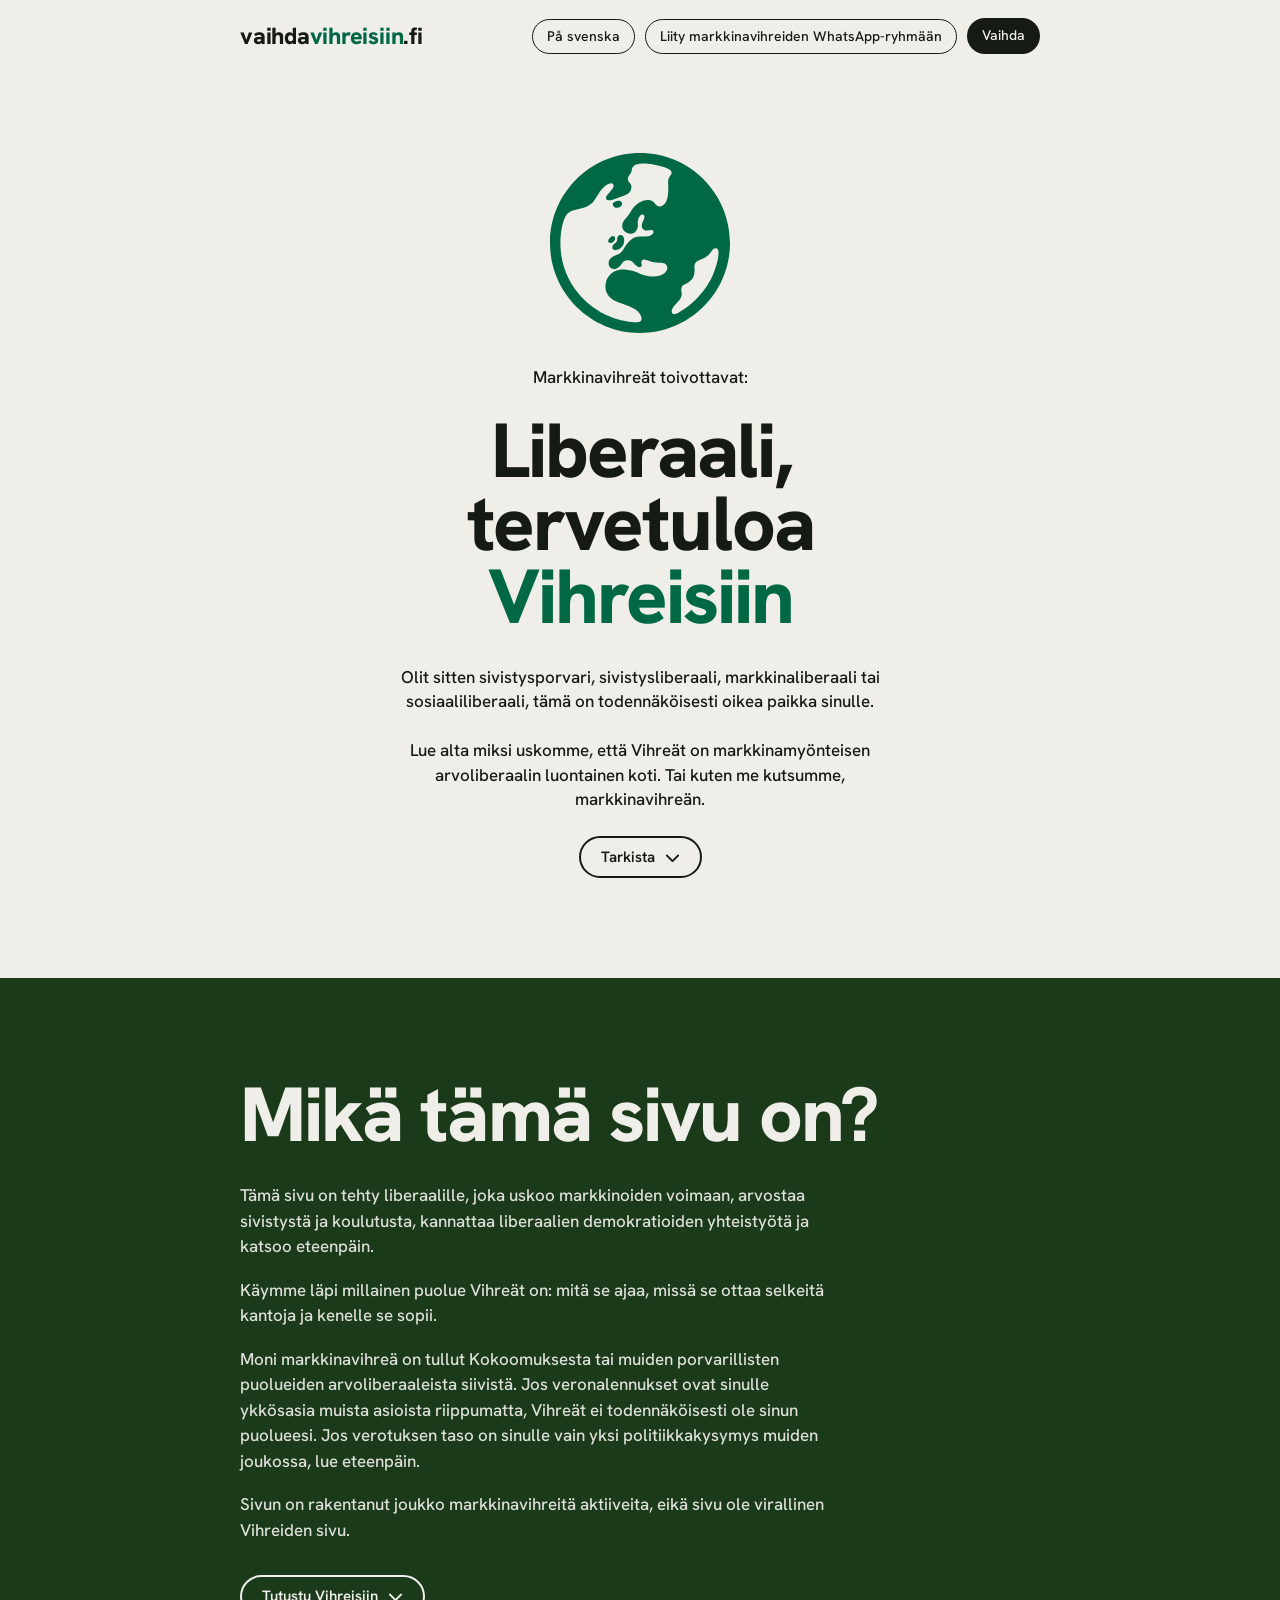
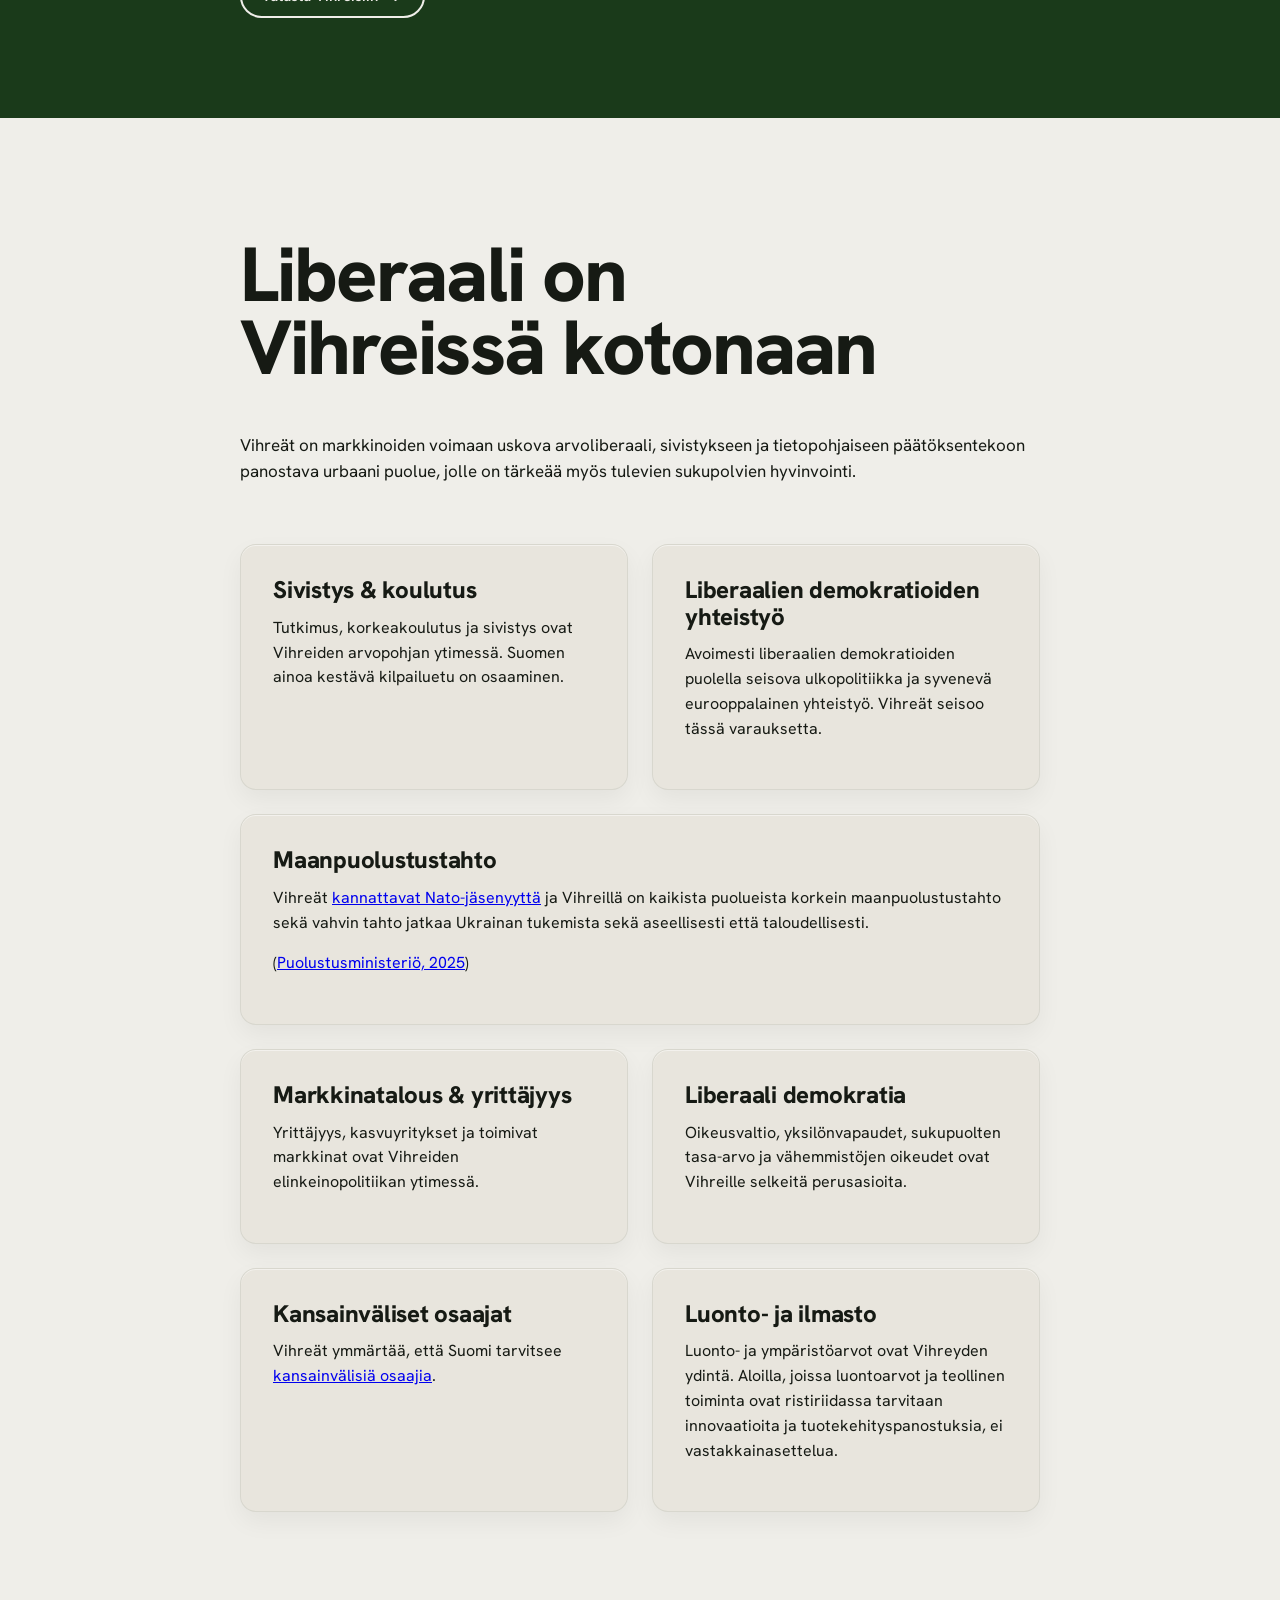
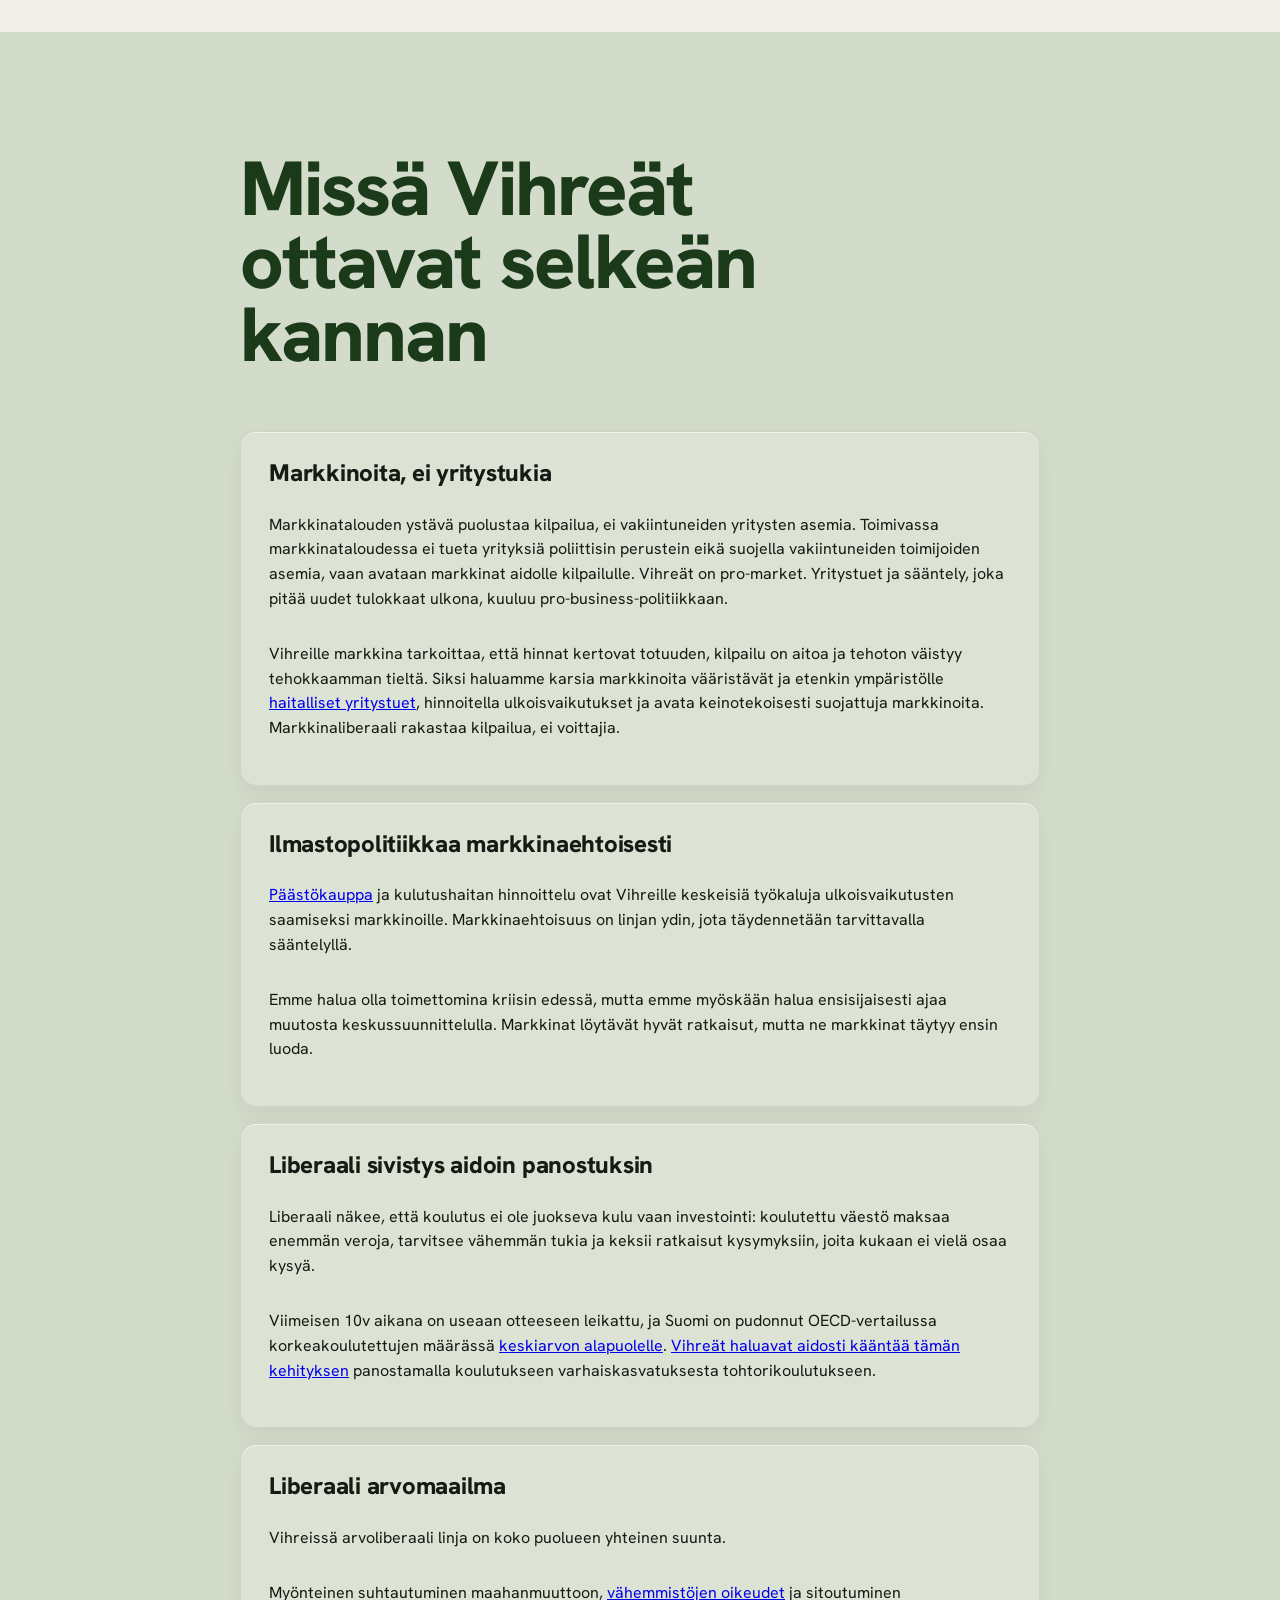
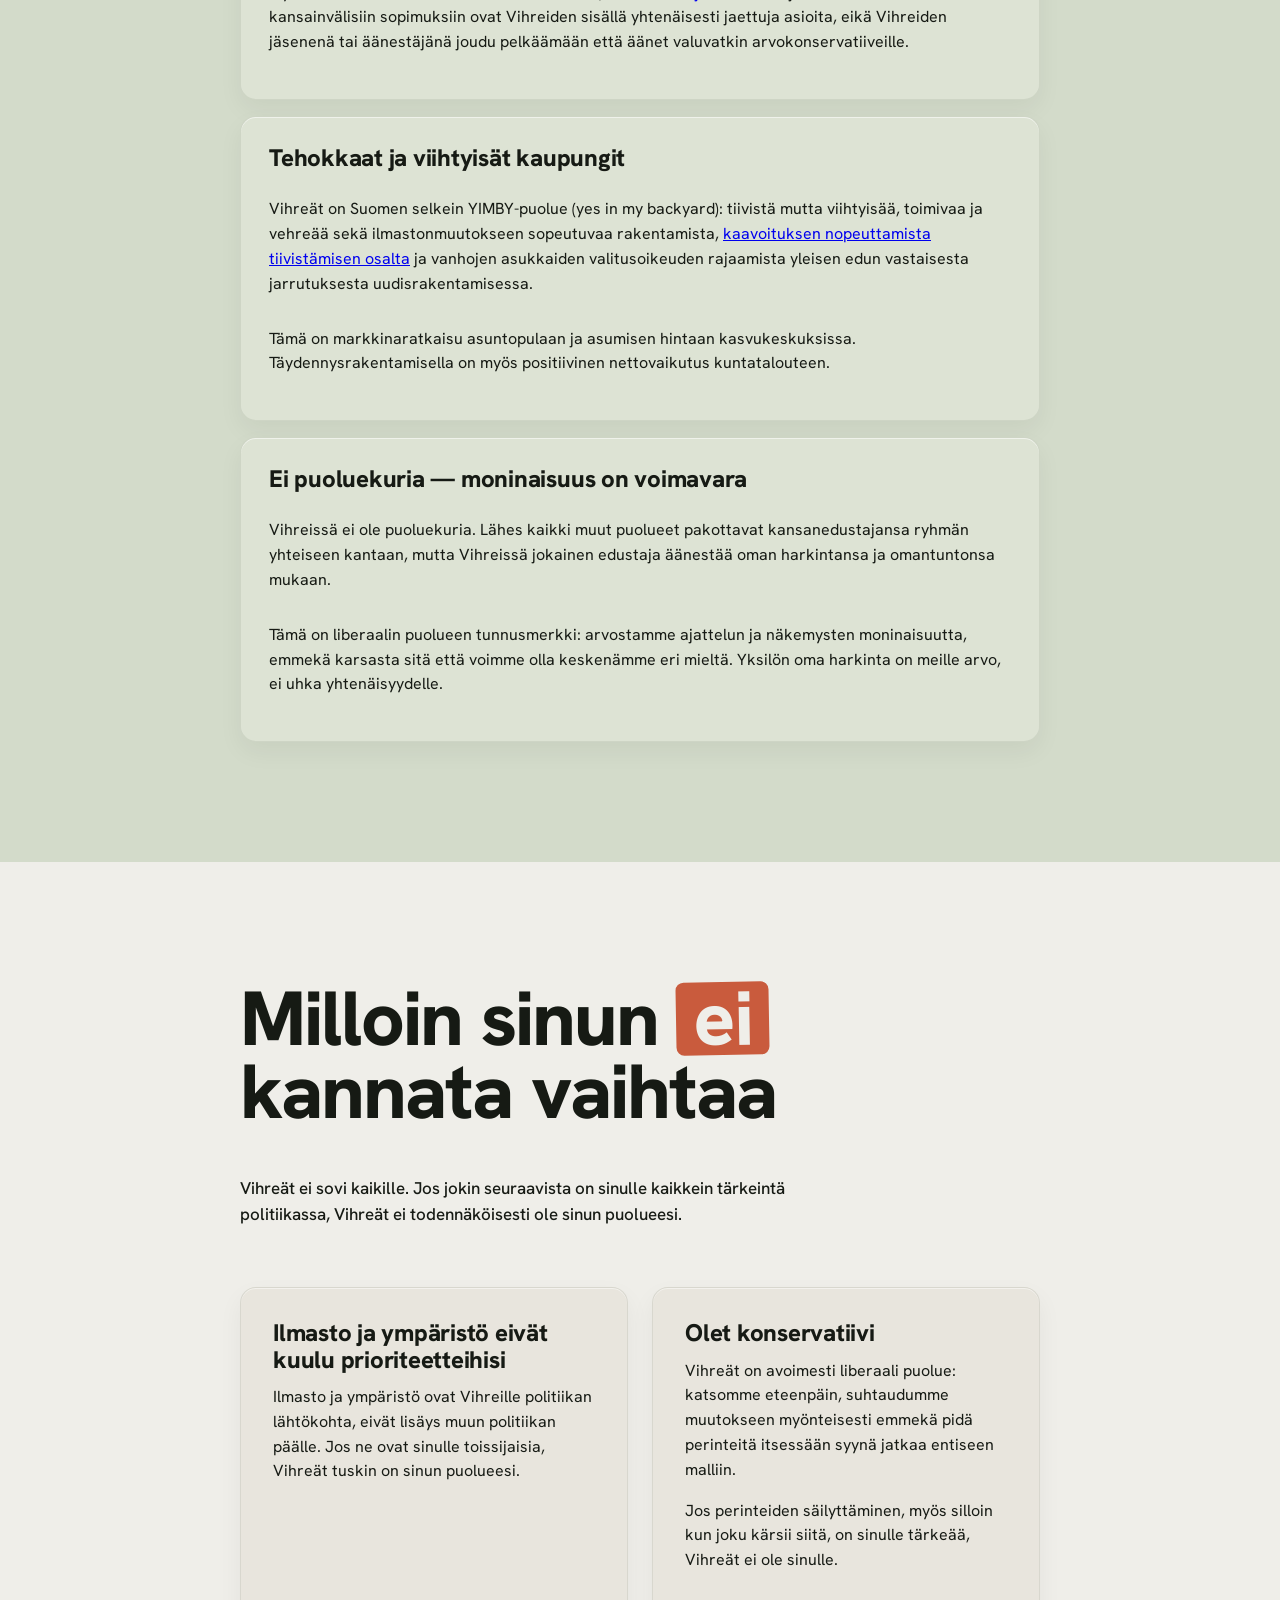
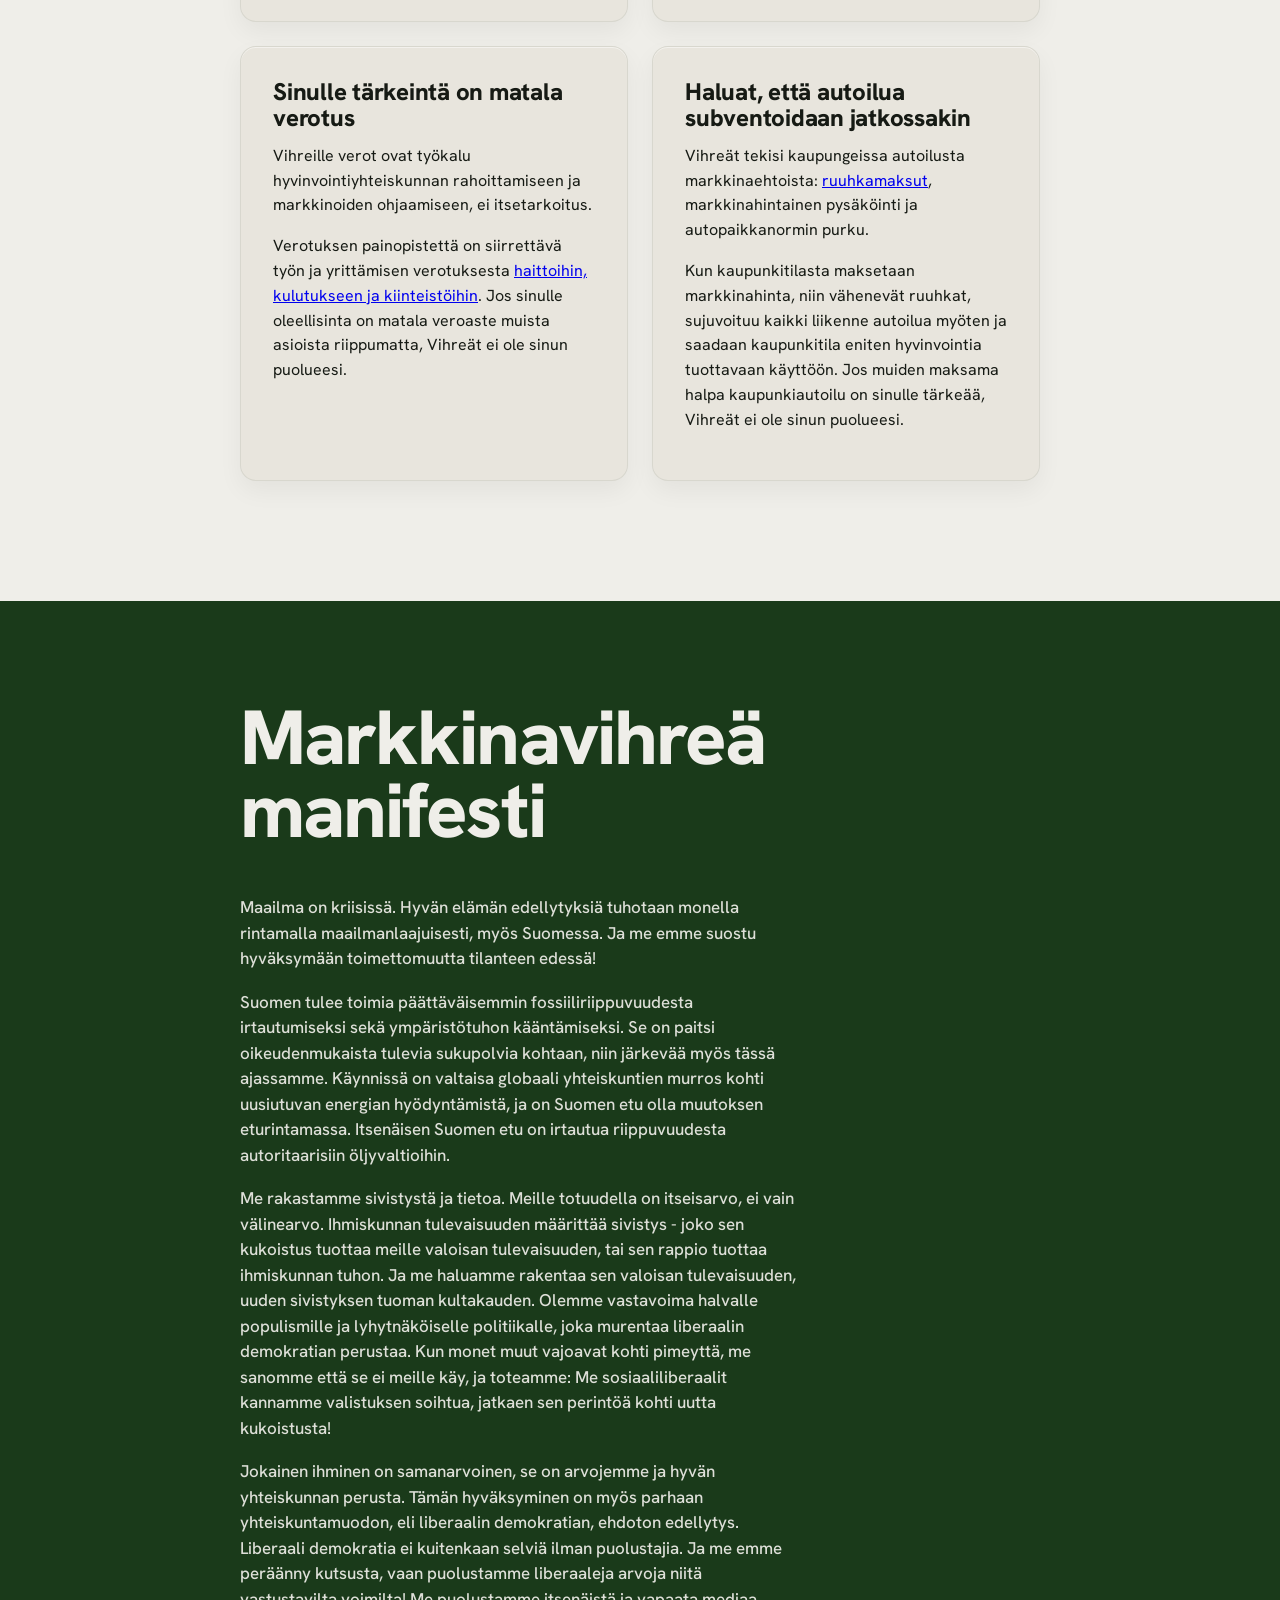
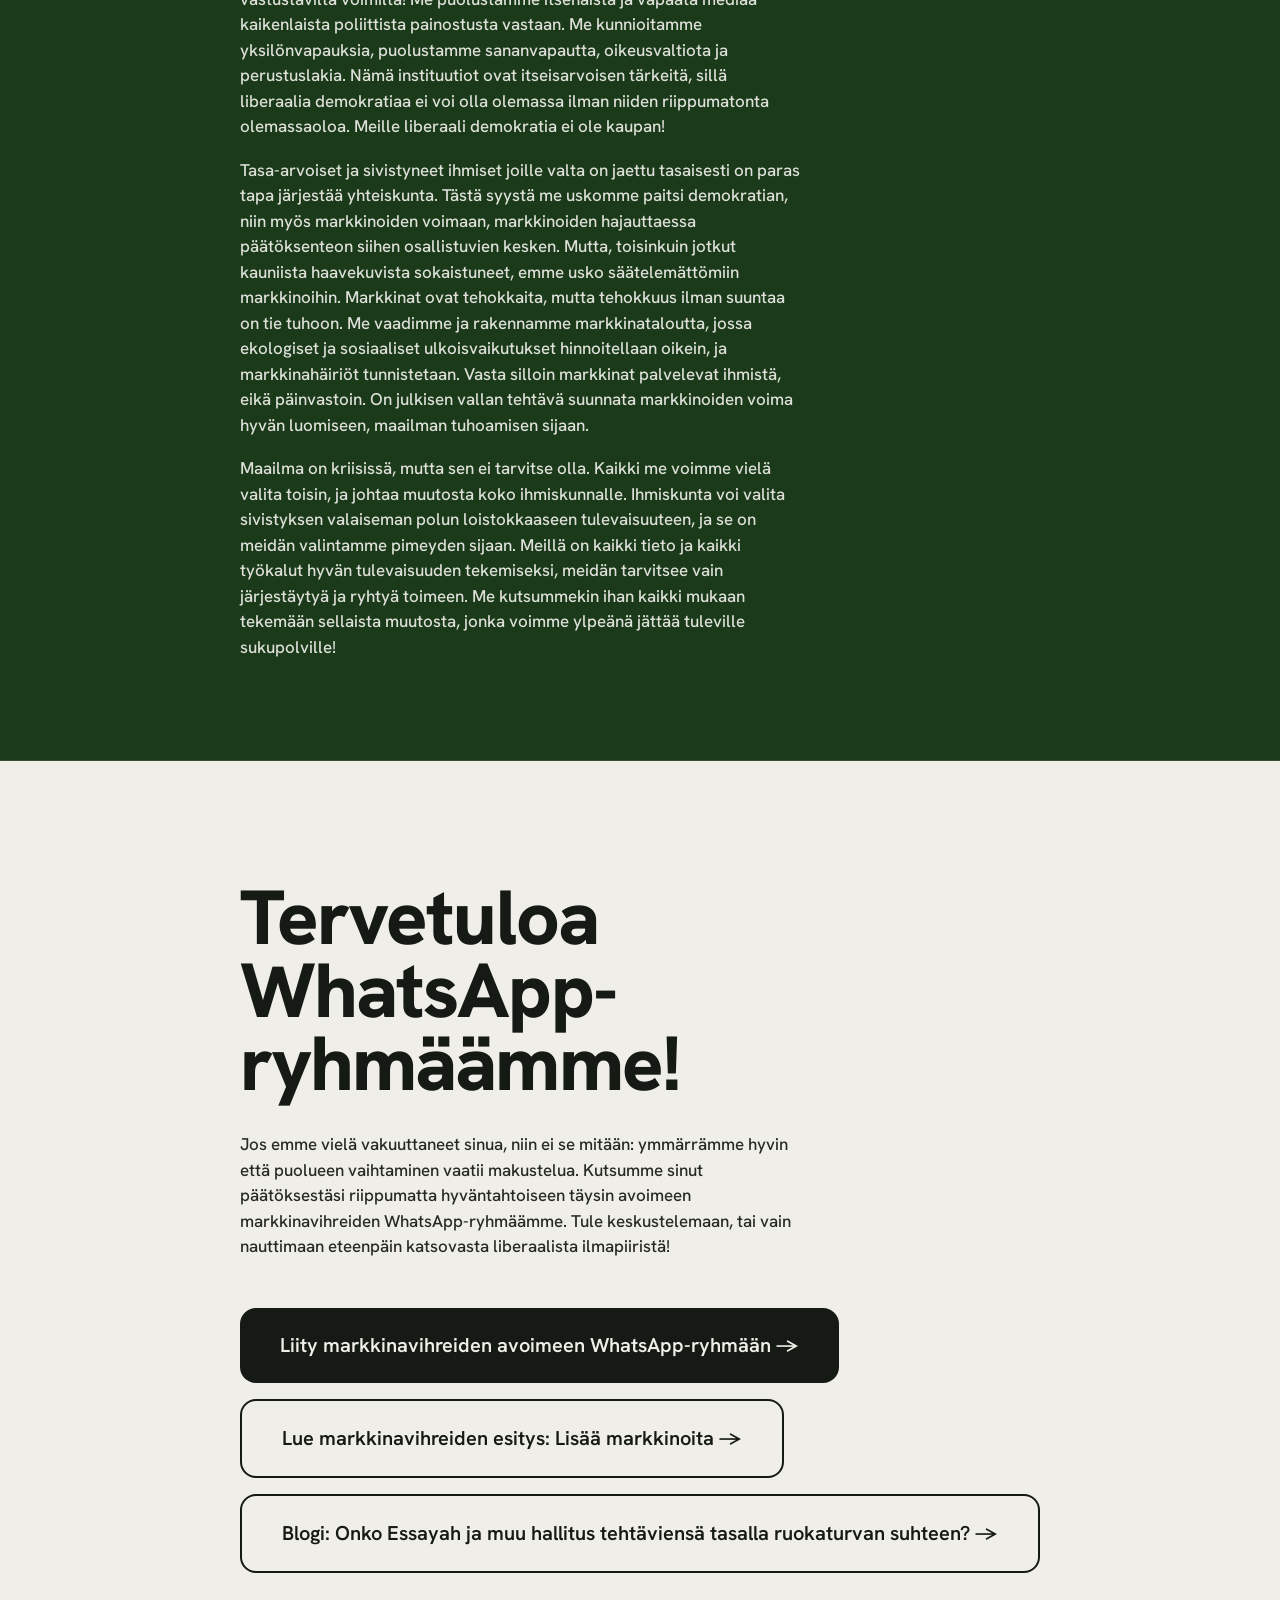
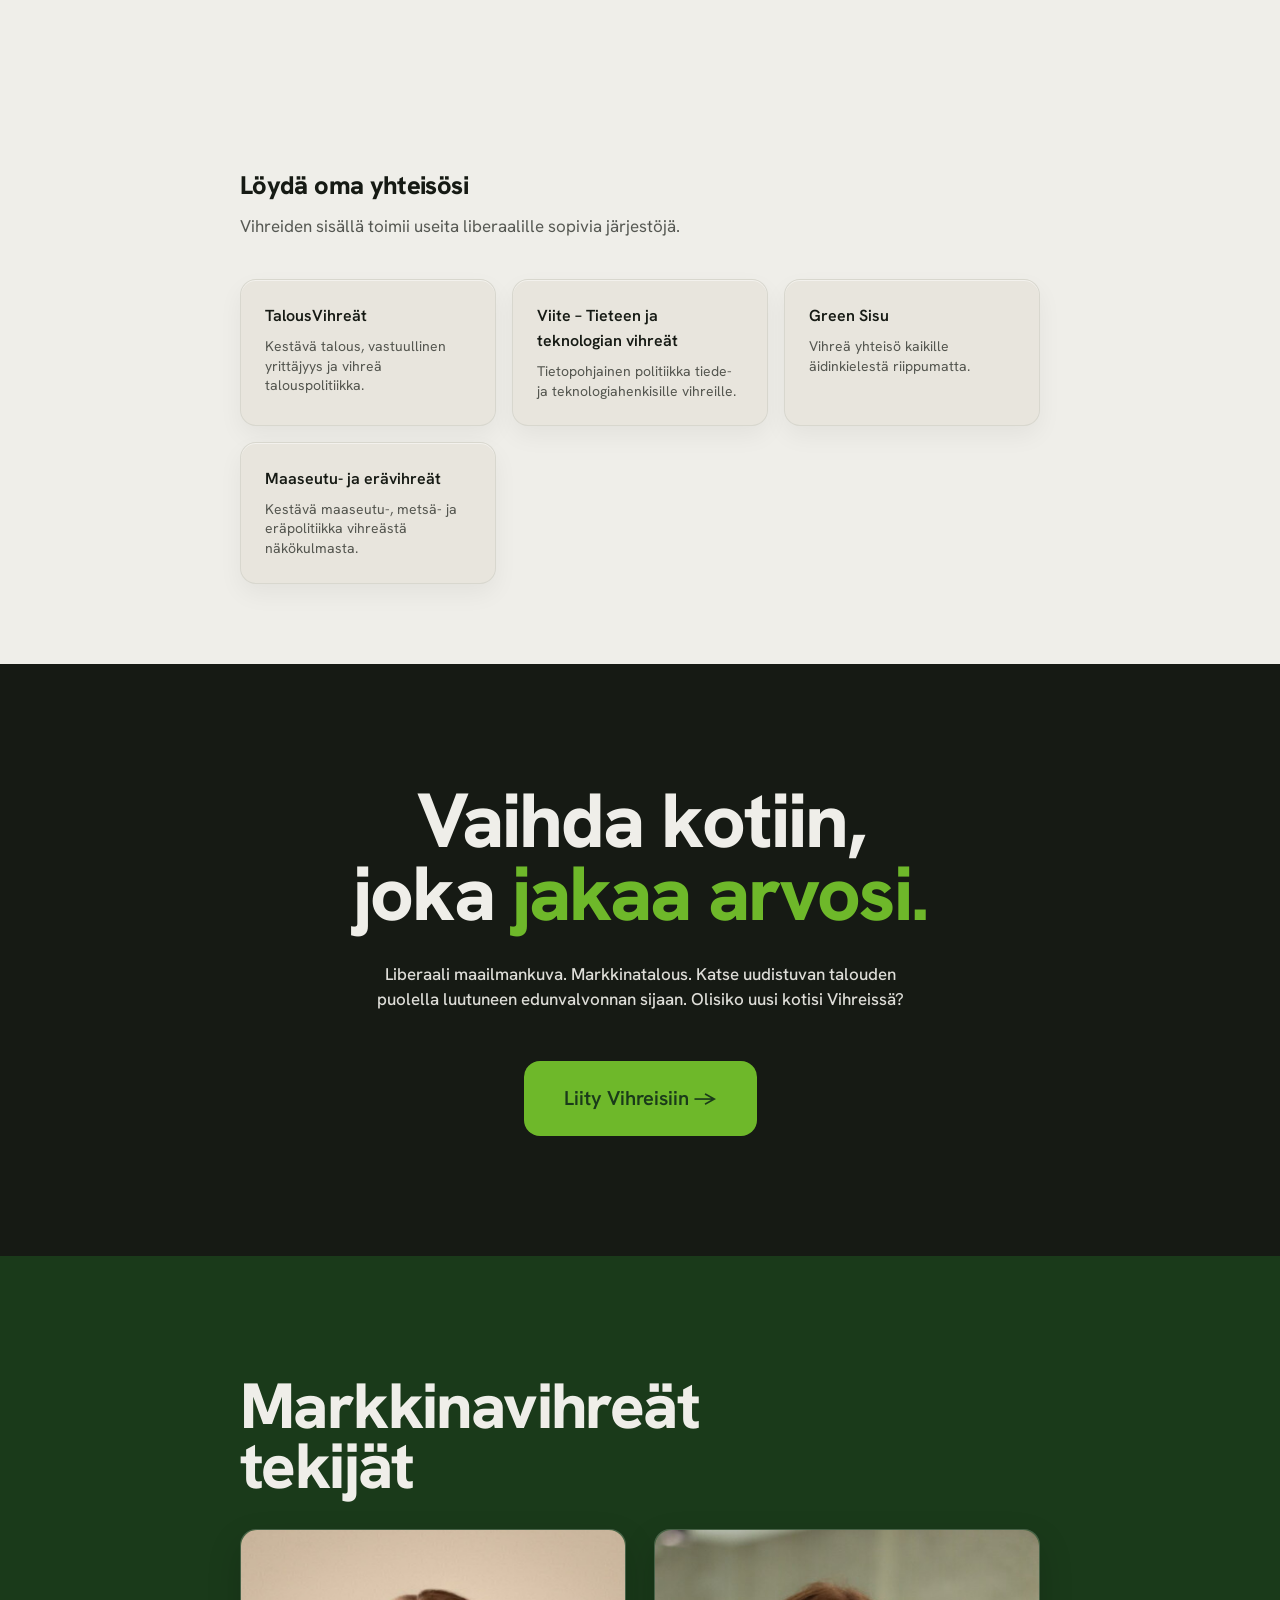
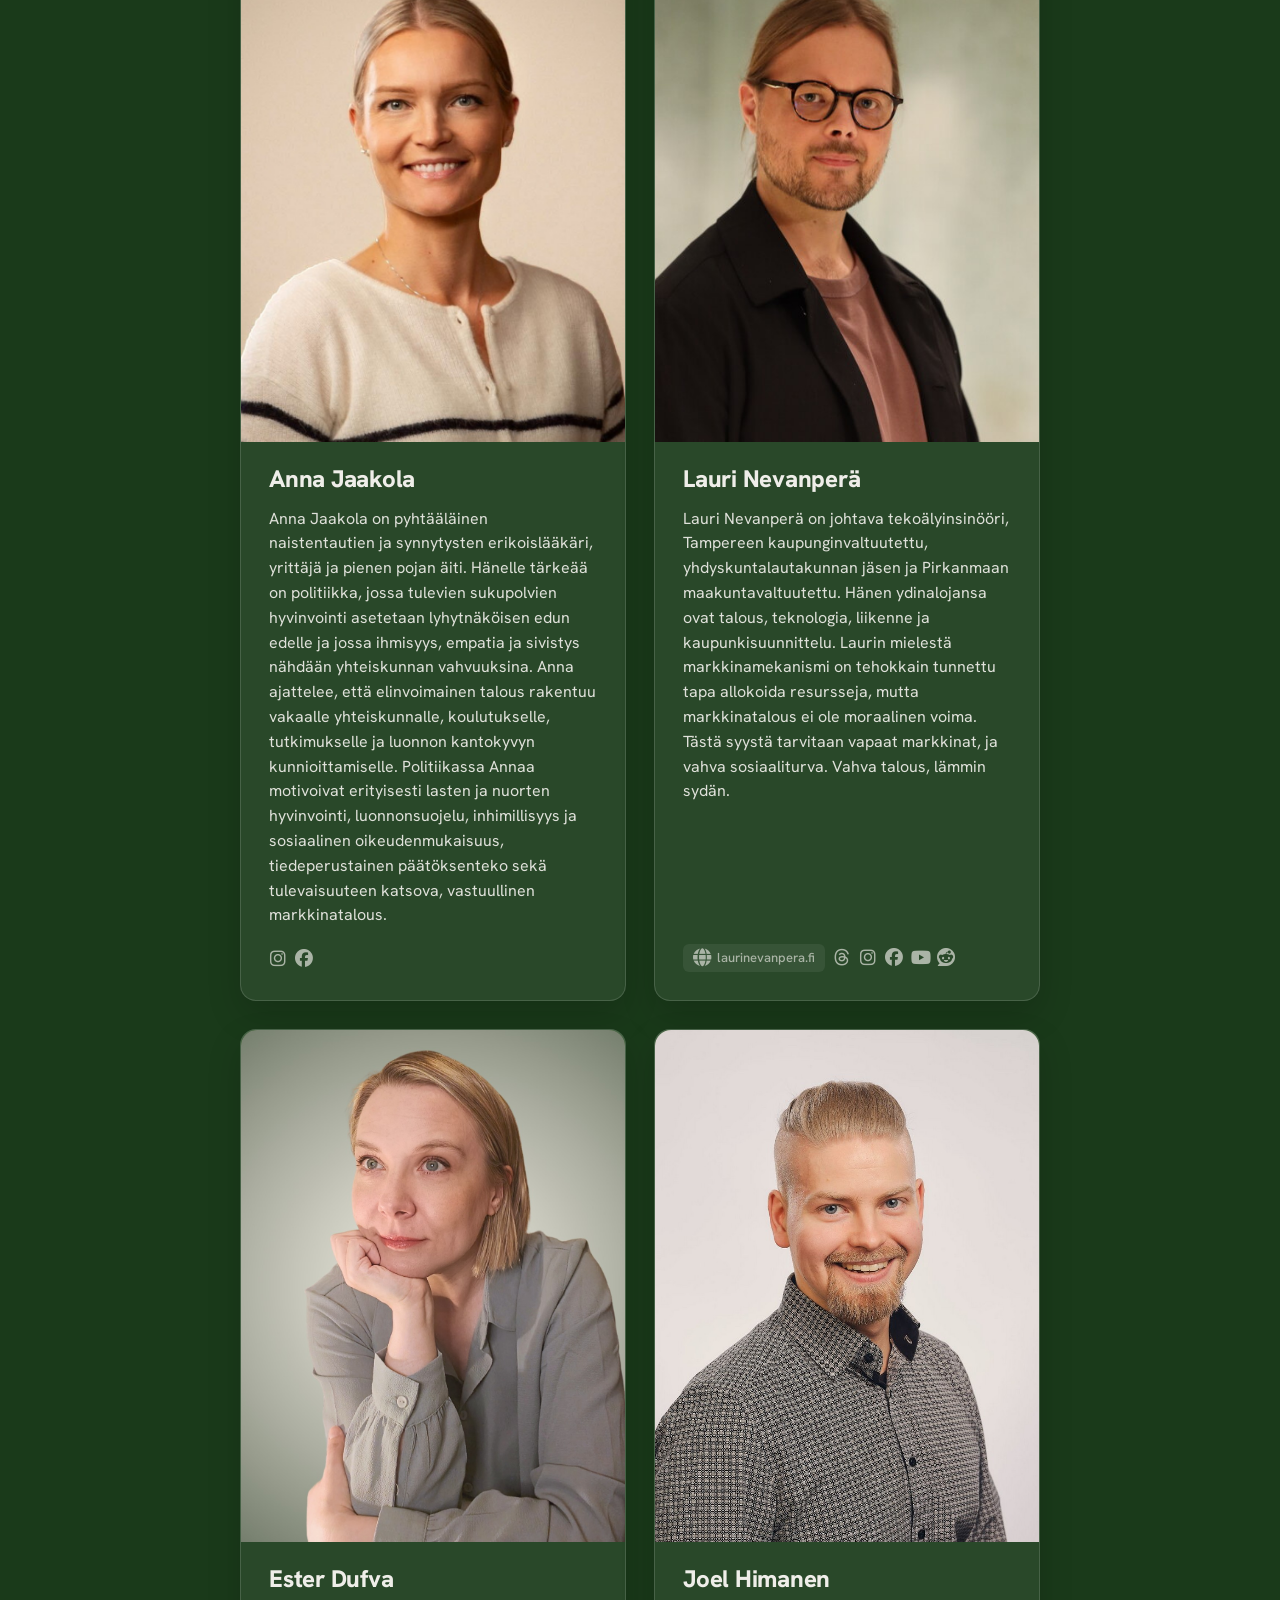
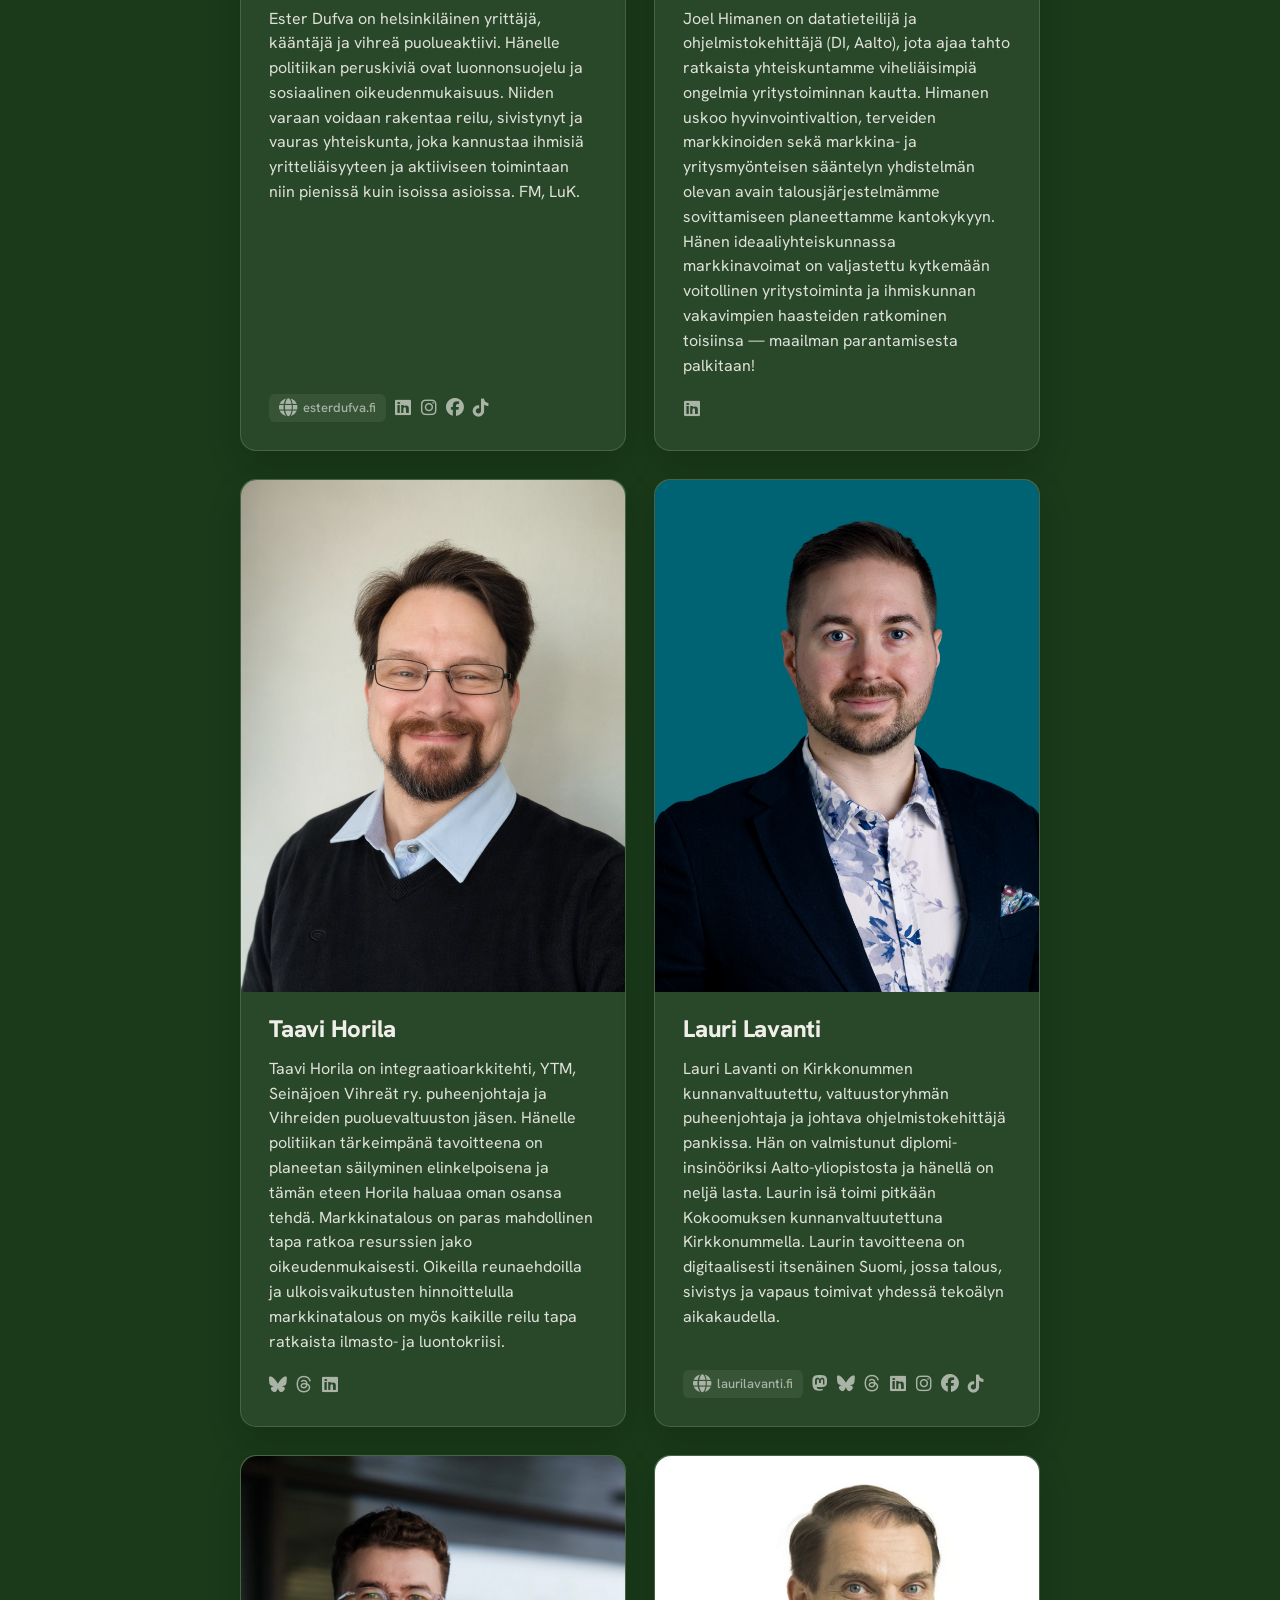
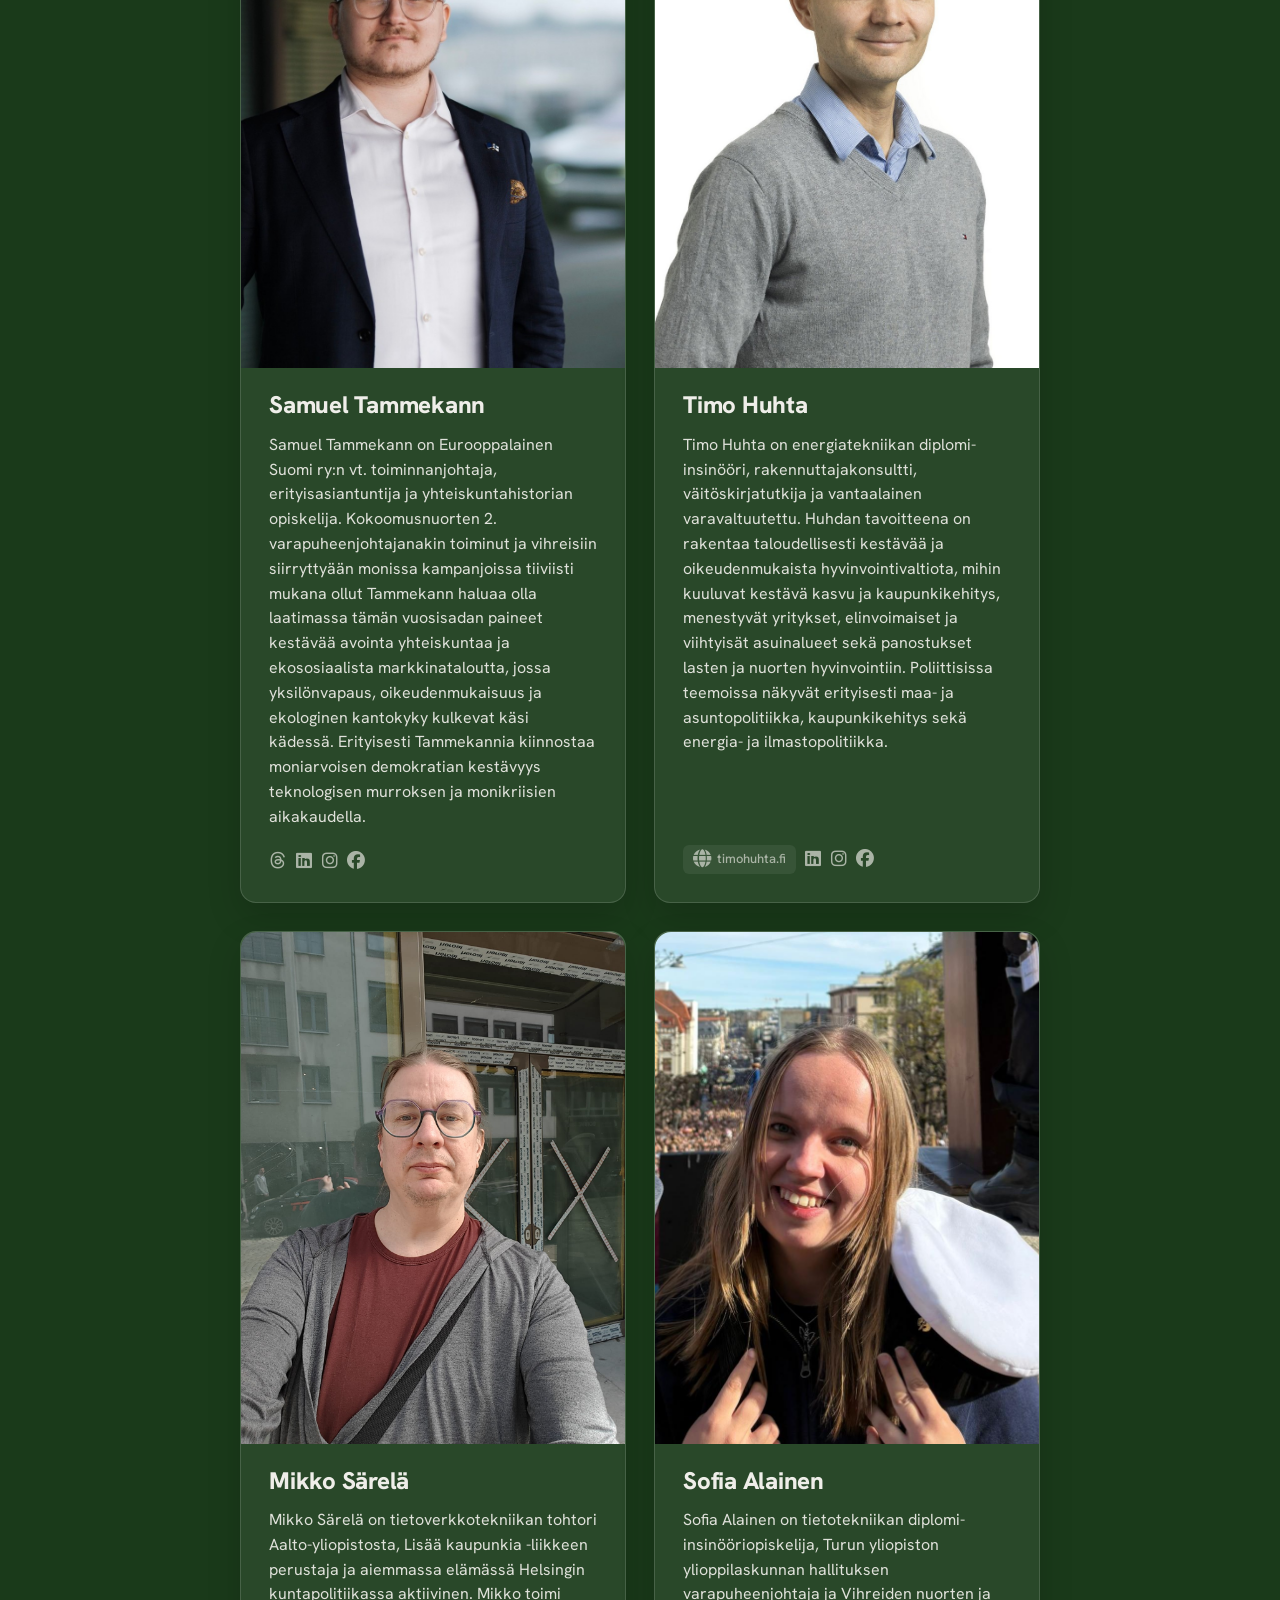
==== index.html @ e89dcf49 "Merge 195b15a23a0db14fea548f34269184ba7a5d9549 into f70cb1202f0b62ddd57832a2385ba5ce3b43cc70" ====
<!DOCTYPE html>
<html lang="fi">
<head>
<meta charset="UTF-8">
<meta name="viewport" content="width=device-width, initial-scale=1.0">
<title>Liberaali, tervetuloa Vihreisiin — vaihdavihreisiin.fi</title>
<meta name="description" content="Vihreissä voit olla liberaali arvoistasi tinkimättä. Täällä kerromme mitä se tarkoittaa.">
<meta name="author" content="vaihdavihreisiin.fi">
<meta name="theme-color" content="#6EB82A">
<meta property="og:type" content="website">
<meta property="og:site_name" content="vaihdavihreisiin.fi">
<meta property="og:title" content="Liberaali, tervetuloa Vihreisiin — vaihdavihreisiin.fi">
<meta property="og:description" content="Vihreissä voit olla liberaali arvoistasi tinkimättä. Täällä kerromme mitä se tarkoittaa.">
<meta property="og:url" content="https://vaihdavihreisiin.fi/">
<meta property="og:locale" content="fi_FI">
<meta property="og:locale:alternate" content="sv_FI">
<meta property="og:image" content="https://vaihdavihreisiin.fi/images/og/liberaali-tervetuloa-vihreisiin-og.png">
<meta property="og:image:width" content="1200">
<meta property="og:image:height" content="600">
<meta property="og:image:alt" content="Liberaali, tervetuloa Vihreisiin — vaihdavihreisiin.fi">
<meta name="twitter:card" content="summary_large_image">
<meta name="twitter:title" content="Liberaali, tervetuloa Vihreisiin — vaihdavihreisiin.fi">
<meta name="twitter:description" content="Vihreissä voit olla liberaali arvoistasi tinkimättä. Täällä kerromme mitä se tarkoittaa.">
<meta name="twitter:image" content="https://vaihdavihreisiin.fi/images/og/liberaali-tervetuloa-vihreisiin-og.png">
<link rel="canonical" href="https://vaihdavihreisiin.fi/">
<link rel="alternate" hreflang="fi" href="https://vaihdavihreisiin.fi/">
<link rel="alternate" hreflang="sv" href="https://vaihdavihreisiin.fi/sv/">
<link rel="alternate" hreflang="x-default" href="https://vaihdavihreisiin.fi/">
<link rel="license" href="https://creativecommons.org/licenses/by-sa/4.0/">
<link rel="sitemap" href="/sitemap.xml">
<link rel="preconnect" href="https://fonts.googleapis.com">
<link rel="preconnect" href="https://fonts.gstatic.com" crossorigin>
<link href="https://fonts.googleapis.com/css2?family=Hanken+Grotesk:wght@300;400;500;600;800&display=swap" rel="stylesheet">
<link rel='stylesheet' href='/style.css' media='all' />
<link rel="stylesheet" href="https://cdnjs.cloudflare.com/ajax/libs/font-awesome/6.7.2/css/all.min.css" crossorigin="anonymous" referrerpolicy="no-referrer" />
<script type="application/ld+json">
{"@context":"https://schema.org","@type":"WebSite","name":"vaihdavihreisiin.fi","url":"https://vaihdavihreisiin.fi/","description":"Liberaali on Vihreissä kotonaan. Tämä on rehellinen opas yhtymäkohdista ja eroista.","inLanguage":"fi","license":"https://creativecommons.org/licenses/by-sa/4.0/","author":{"@type":"Organization","name":"Markkinavihreät","url":"https://vaihdavihreisiin.fi/"},"about":{"@type":"PoliticalParty","name":"Vihreä liitto","url":"https://www.vihreat.fi"}}
</script>
<script type="application/ld+json">
{"@context":"https://schema.org","@type":"FAQPage","mainEntity":[{"@type":"Question","name":"Mikä on vaihdavihreisiin.fi?","acceptedAnswer":{"@type":"Answer","text":"Rehellinen opas liberaalille, joka pohtii Vihreiden äänestämistä. Sivusto käy läpi missä Vihreät jakavat liberaalin arvopohjan, ja missä Vihreät vievät sen pidemmälle — myös silloin, kun vaihto ei kannata."}},{"@type":"Question","name":"Mitkä ovat Vihreiden ja liberaalin yhteiset arvot?","acceptedAnswer":{"@type":"Answer","text":"Vihreät arvostavat sivistystä ja koulutusta, liberaalien demokratioiden yhteistyötä, Nato-jäsenyyttä, maanpuolustusta, markkinataloutta ja yrittäjyyttä, liberaalia demokratiaa, osaamisperustaista maahanmuuttoa sekä kaupunkien roolia talouden moottorina."}},{"@type":"Question","name":"Miksi Vihreät on liberaalin luontainen koti?","acceptedAnswer":{"@type":"Answer","text":"Vihreät ajavat aitoa markkinaliberalismia ilman yritystukia, markkinaehtoista ilmastopolitiikkaa kuten päästökauppaa ja hiiliveroa, todellisia panostuksia koulutukseen, yhtenäistä arvoliberaalia linjaa sekä tiiviitä ja viihtyisiä kaupunkeja."}},{"@type":"Question","name":"Milloin liberaalin ei kannata vaihtaa Vihreisiin?","acceptedAnswer":{"@type":"Answer","text":"Jos ilmastonmuutos ei ole prioriteetti, veronalennukset ovat ykkösasia, arvokonservatismi on tärkeää, tai haluaa jatkaa fossiilienergian ja autoilun tukemista — silloin Vihreät ei todennäköisesti ole oikea puolue sinulle."}}]}
</script>
</head>
<body>

<nav>
  <div class="nav-inner">
    <div class="logo">
      <span>vaihda<span class="logo-vihreisiin">vihreisiin</span>.fi</span>
    </div>
    <div class="nav-actions">
      <a href="/sv/" class="btn btn-outline-sm nav-lang" hreflang="sv" lang="sv"><span class="nav-lang-long">På svenska</span><span class="nav-lang-short">SV</span></a>
      <a href="https://chat.whatsapp.com/DFBhxqTOmLRHqGgUzupy7L" class="btn btn-outline-sm nav-whatsapp">Liity markkinavihreiden WhatsApp-ryhmään</a>
      <a href="https://www.vihreat.fi/liity/" class="btn btn-contained-sm">Vaihda</a>
    </div>
  </div>
</nav>

<!-- HERO -->
<section class="hero">
  <svg class="hero-logo" viewBox="0 0 98.52 98.5" role="img" aria-label="Vihreiden logo">
    <path fill="#006845" d="M33.66,49.23c-.15,.05-.31,.07-.45,.08-.46,.03-.85-.12-1.16-.43-.22-.22-.3-.57-.21-.91,.19-.73,.81-1.41,1.4-1.97,.37-.35,.76-.55,1.14-.57,.3-.02,.57,.08,.79,.27,.29,.26,.45,.67,.48,1.2,.05,.98-1.01,2.04-1.99,2.33m5.15-20.02c.55-.59,.82-1.53,.42-2.23-.03-.05-.06-.09-.09-.14-.36-.5-1.03-.75-1.66-.75-1.04,0-3.28,.71-3.15,2.09,.21,2.14,3.24,2.35,4.47,1.03m-.32,15.65c-.91,.05-1.6,.77-1.68,1.76-.01,.13-.02,.27-.03,.4-.05,.73-.08,1.31-.56,1.8-.19,.19-.4,.36-.62,.55-.69,.57-1.48,1.21-1.49,2.37,0,.39,.12,.72,.38,.97,.44,.43,1.11,.47,1.47,.45h.07c1.33-.08,2.75-.9,3.62-2.09,.52-.72,.84-1.57,.92-2.47,.09-1.04,0-1.9-.28-2.55-.13-.3-.3-.55-.53-.75-.35-.31-.79-.47-1.25-.44m60.03,4.4c0,27.2-22.05,49.25-49.26,49.25S0,76.46,0,49.25,22.05,0,49.26,0s49.26,22.05,49.26,49.25M64.34,8.47c-3.44-1.32-6.7-1.96-7.64-2.12-6.67-1.13-9.43-.33-10.7,.59-1.94,1.4-.5,2.63-2.37,4.96-1.36,1.69-1.33,3.01,.03,4.47,1.06,1.14,1.11,2.59,.59,3.89-.43,1.09-1.34,1.95-2.35,2.5-1.69,.92-3.4,1.25-5.28,1.98-2.21,.85-4.38,1.54-5.51,.86-.88-.53-.5-1.87,.35-2.8,.46-.51,1.55-1.62,2.6-3.04,.95-1.29,.98-2.61,.03-3.08-1.37-.69-5.18,1.46-7.64,5.96-1.02,1.47-1.36,2.34-2.72,4.03-.08,.1-.99,1.02-2.16,1.83-4.09,2.83-9.08,1.73-12.06,4.8-2.33,2.4-3.8,9.53-3.8,15.98,0,4.75,.71,15.37,8.32,25.65,3.6,4.86,7.94,8.61,13.09,11.86,0,0,8.54,5.36,19.15,5.84,.94,.04,2.94,.12,3.61-.99,.61-1.01-.11-2.48-.34-2.92-1.52-3.06-5.12-4.42-9.86-6.15-2.67-.97-4.72-1.49-6.74-3.47-1.05-1.03-1.53-1.9-1.68-2.19-1.57-3.01-.67-6.12-.52-6.62,.12-.39,1.1-3.43,4.18-5.23,2.44-1.43,4.86-1.29,6.88-1.15,.69,.05,1.27,.13,1.8,.24,.98,.2,1.74,.42,2.38,.64,1.71,.59,2.81,1.11,3.6,1.45,.67,.29,5.78,2.24,10.24,.99,2.66-.74,4.73-2.82,4.35-4.74-.33-1.69-1.21-2.42-4.57-2.42-5.32,0-7.58-2.65-9.13-1.41-1.17,.93,.32,2.71-.42,3.47-.42,.43-1.01,.4-1.15,.38-1.23-.14-2.29-1.35-3.38-2.59-.97-1.1-2.44-1.52-4.03-1.1-.94,.25-1.73,.94-2.34,1.98-.77,1.31-2.53,3.11-4.65,2.71-2.39-.45-2.88-3.18-2.06-4.82,.69-1.37,2.19-2.07,3.52-2.67,1.42-.64,2.73-1.1,3.59-2.44,4.11-6.41,6.27-7.94,9.86-7.84,1.43,.04,2.89,.1,4.3-.22,.79-.18,1.67-.51,2.28-1.07,.77-.72,.97-1.77-.06-2.24-.83-.38-1.65,.22-2.49,.27-1.57,.1-3.15-.88-3.23-2.57-.09-1.8,1.49-3.19,1.49-4.96,0-1.57-1.51-1.76-2.4-.65-1.09,1.35-1.43,3.18-1.21,4.87,.29,2.19-1.4,5.34-4.21,5.04-1.8-.19-4.17-1.41-4.33-3.96-.2-3.27,2.43-4.35,4.62-8.06,2.76-4.67,6.02-6.23,9.17-6.43,4.47-.27,4.23,4.45,7.43,3.35,3.27-1.12,4.35-5.1,3.87-12.99-.07-1.23,.37-2.75,1.45-4.03,.65-.77,1.07-2.51-1.76-3.59m27.5,49.77c.49-2.34,.97-5.86-.89-6.17-2.11-.35-2.63,2.68-4.89,4.32-3.18,2.3-5.76,2.06-6.69,4.25-.57,1.34-.14,2.31-.25,4.35-.12,2.26-1.02,4.13-2.88,5.52-2.07,1.55-3.49,1.59-4.06,2.74-.62,1.24-.19,1.9-.08,3.69,.07,1.3-.37,2.37-1.02,3.18-1.97,2.47-3.09,3.07-4.15,5.25-.2,.42-.66,1.78,.12,2.44,.78,.67,2.39,.03,3.01-.31,13.58-7.28,18.84-20.15,18.84-20.15,0,0,1.94-4.39,2.94-9.12"/>
  </svg>
  <p class="hero-sub">Markkinavihreät toivottavat:</p>
  <h1 class="display">
    <span class="hero-line">Liberaali,</span>
    <span class="hero-line">tervetuloa</span>
    <span class="hero-line accent">Vihreisiin</span>
  </h1>
  <p class="hero-sub">
    Olit sitten sivistysporvari, sivistysliberaali, markkinaliberaali tai sosiaaliliberaali, tämä on todennäköisesti oikea paikka sinulle.
  </p>
  <p class="hero-sub">
    Lue alta miksi uskomme, että Vihreät on markkinamyönteisen arvoliberaalin luontainen koti. Tai kuten me kutsumme, markkinavihreän.
  </p>
  <div class="hero-check">
    <a class="btn-outline-medium" href="#honest">
      Tarkista
      <i class="fa-solid fa-chevron-down" aria-hidden="true"></i>
    </a>
  </div>
</section>

<!-- HONEST INTRO -->
<section class="honest" id="honest">
  <div class="honest-inner">
    <h2 class="display">Mikä tämä sivu on?</h2>
    <p>Tämä sivu on tehty liberaalille, joka uskoo markkinoiden voimaan, arvostaa sivistystä ja koulutusta, kannattaa liberaalien demokratioiden yhteistyötä ja katsoo eteenpäin.</p>
    <p>Käymme läpi millainen puolue Vihreät on: mitä se ajaa, missä se ottaa selkeitä kantoja ja kenelle se sopii.</p>
    <p>Moni markkinavihreä on tullut Kokoomuksesta tai muiden porvarillisten puolueiden arvoliberaaleista siivistä. Jos veronalennukset ovat sinulle ykkösasia muista asioista riippumatta, Vihreät ei todennäköisesti ole sinun puolueesi. Jos verotuksen taso on sinulle vain yksi politiikkakysymys muiden joukossa, lue eteenpäin.</p>
    <p>Sivun on rakentanut joukko markkinavihreitä aktiiveita, eikä sivu ole virallinen Vihreiden sivu.</p>
    <a class="btn-outline-medium btn-outline-light section-action" href="#arvot">
      Tutustu Vihreisiin
      <i class="fa-solid fa-chevron-down" aria-hidden="true"></i>
    </a>
  </div>
</section>

<!-- SHARED VALUES -->
<section class="section" id="arvot">
  <h2 class="display">Liberaali on Vihreissä kotonaan</h2>
  <p class="section-intro">
    Vihreät on markkinoiden voimaan uskova arvoliberaali, sivistykseen ja tietopohjaiseen päätöksentekoon panostava urbaani puolue, jolle on tärkeää myös tulevien sukupolvien hyvinvointi. 
  </p>
  <div class="shared-grid">
    <div class="shared-card">
      <h3>Sivistys &amp; koulutus</h3>
      <p>Tutkimus, korkeakoulutus ja sivistys ovat Vihreiden arvopohjan ytimessä. Suomen ainoa kestävä kilpailuetu on osaaminen.</p>
    </div>
    <div class="shared-card">
      <h3>Liberaalien demokratioiden yhteistyö</h3>
      <p>Avoimesti liberaalien demokratioiden puolella seisova ulkopolitiikka ja syvenevä eurooppalainen yhteistyö. Vihreät seisoo tässä varauksetta.</p>
    </div>
    <div class="shared-card shared-card--wide">
      <h3>Maanpuolustustahto</h3>
      <p>Vihreät <a href="https://www.vihreat.fi/ajankohtaista/suomen-viisaasti-yllapitama-nato-optio-on-nyt-lunastettava/" target="_new">kannattavat Nato-jäsenyyttä</a> ja Vihreillä on kaikista puolueista korkein maanpuolustustahto sekä vahvin tahto jatkaa Ukrainan tukemista sekä aseellisesti että taloudellisesti.</p>
      <p>(<a href="https://julkaisut.valtioneuvosto.fi/server/api/core/bitstreams/07e3069c-1d69-44c0-ac7b-32385384b200/content" target="_new">Puolustusministeriö, 2025</a>)</p>
    </div>
    <div class="shared-card">
      <h3>Markkinatalous &amp; yrittäjyys</h3>
      <p>Yrittäjyys, kasvuyritykset ja toimivat markkinat ovat Vihreiden elinkeinopolitiikan ytimessä.</p>
    </div>
    <div class="shared-card">
      <h3>Liberaali demokratia</h3>
      <p>Oikeusvaltio, yksilönvapaudet, sukupuolten tasa-arvo ja vähemmistöjen oikeudet ovat Vihreille selkeitä perusasioita.</p>
    </div>
    <div class="shared-card">
      <h3>Kansainväliset osaajat</h3>
      <p>Vihreät ymmärtää, että Suomi tarvitsee <a href="https://www.vihreat.fi/tavoitteet/talouden-uudistaminen/" target="_new">kansainvälisiä osaajia</a>.</p>
    </div>
    <div class="shared-card">
      <h3>Luonto- ja ilmasto</h3>
      <p>Luonto- ja ympäristöarvot ovat Vihreyden ydintä. Aloilla, joissa luontoarvot ja teollinen toiminta ovat ristiriidassa tarvitaan innovaatioita ja tuotekehityspanostuksia, ei vastakkainasettelua.</p>
    </div>
  </div>
</section>

<!-- WHERE FURTHER -->
<section class="further">
  <div class="further-inner">
    <h2>Missä Vihreät ottavat selkeän kannan</h2>
    <div class="further-list">
    <div class="further-item">
      <h3>Markkinoita, ei yritystukia</h3>
      <p>Markkinatalouden ystävä puolustaa kilpailua, ei vakiintuneiden yritysten asemia. Toimivassa markkinataloudessa ei tueta yrityksiä poliittisin perustein eikä suojella vakiintuneiden toimijoiden asemia, vaan avataan markkinat aidolle kilpailulle. Vihreät on pro-market. Yritystuet ja sääntely, joka pitää uudet tulokkaat ulkona, kuuluu pro-business-politiikkaan.</p>
      <p>Vihreille markkina tarkoittaa, että hinnat kertovat totuuden, kilpailu on aitoa ja tehoton väistyy tehokkaamman tieltä. Siksi haluamme karsia markkinoita vääristävät ja etenkin ympäristölle <a href="https://www.vihreat.fi/tavoitteet/talouden-uudistaminen/" target="_new">haitalliset yritystuet</a>, hinnoitella ulkoisvaikutukset ja avata keinotekoisesti suojattuja markkinoita. Markkinaliberaali rakastaa kilpailua, ei voittajia.</p>
    </div>
    <div class="further-item">
      <h3>Ilmastopolitiikkaa markkinaehtoisesti</h3>
      <p><a href="https://www.vihreat.fi/tavoitteet/ilmasto/" target="_new">Päästökauppa</a> ja kulutushaitan hinnoittelu ovat Vihreille keskeisiä työkaluja ulkoisvaikutusten saamiseksi markkinoille. Markkinaehtoisuus on linjan ydin, jota täydennetään tarvittavalla sääntelyllä.</p>
      <p>Emme halua olla toimettomina kriisin edessä, mutta emme myöskään halua ensisijaisesti ajaa muutosta keskussuunnittelulla. Markkinat löytävät hyvät ratkaisut, mutta ne markkinat täytyy ensin luoda.</p>
    </div>
    <div class="further-item">
      <h3>Liberaali sivistys aidoin panostuksin</h3>
      <p>Liberaali näkee, että koulutus ei ole juokseva kulu vaan investointi: koulutettu väestö maksaa enemmän veroja, tarvitsee vähemmän tukia ja keksii ratkaisut kysymyksiin, joita kukaan ei vielä osaa kysyä.</p>
      <p>Viimeisen 10v aikana on useaan otteeseen leikattu, ja Suomi on pudonnut OECD-vertailussa korkeakoulutettujen määrässä <a href="https://yle.fi/a/74-20181951" target="_new">keskiarvon alapuolelle</a>. <a href="https://www.vihreat.fi/tavoitteet/koulutus/" target="_new">Vihreät haluavat aidosti kääntää tämän kehityksen</a> panostamalla koulutukseen varhaiskasvatuksesta tohtorikoulutukseen.</p>
    </div>
    <div class="further-item">
      <h3>Liberaali arvomaailma</h3>
      <p>Vihreissä arvoliberaali linja on koko puolueen yhteinen suunta.</p>
      <p>Myönteinen suhtautuminen maahanmuuttoon, <a href="https://www.vihreat.fi/tavoitteet/ihmisoikeudet/" target="_new">vähemmistöjen oikeudet</a> ja sitoutuminen kansainvälisiin sopimuksiin ovat Vihreiden sisällä yhtenäisesti jaettuja asioita, eikä Vihreiden jäsenenä tai äänestäjänä joudu pelkäämään että äänet valuvatkin arvokonservatiiveille.</p>
    </div>
    <div class="further-item">
      <h3>Tehokkaat ja viihtyisät kaupungit</h3>
      <p>Vihreät on Suomen selkein YIMBY-puolue (yes in my backyard): tiivistä mutta viihtyisää, toimivaa ja vehreää sekä ilmastonmuutokseen sopeutuvaa rakentamista, <a href="https://www.vihreat.fi/vihreiden-puolueohjelma-2027-2031/" target="_new">kaavoituksen nopeuttamista tiivistämisen osalta</a> ja vanhojen asukkaiden valitusoikeuden rajaamista yleisen edun vastaisesta jarrutuksesta uudisrakentamisessa.</p>
      <p>Tämä on markkinaratkaisu asuntopulaan ja asumisen hintaan kasvukeskuksissa. Täydennysrakentamisella on myös positiivinen nettovaikutus kuntatalouteen.</p>
    </div>
    <div class="further-item">
      <h3>Ei puoluekuria — moninaisuus on voimavara</h3>
      <p>Vihreissä ei ole puoluekuria. Lähes kaikki muut puolueet pakottavat kansanedustajansa ryhmän yhteiseen kantaan, mutta Vihreissä jokainen edustaja äänestää oman harkintansa ja omantuntonsa mukaan.</p>
      <p>Tämä on liberaalin puolueen tunnusmerkki: arvostamme ajattelun ja näkemysten moninaisuutta, emmekä karsasta sitä että voimme olla keskenämme eri mieltä. Yksilön oma harkinta on meille arvo, ei uhka yhtenäisyydelle.</p>
    </div>
    </div>
  </div>
</section>

<!-- DON'T SWITCH -->
<section class="dont" id="milloin-ei">
  <div class="dont-inner">
    <h2>Milloin sinun <span class="accent">ei</span> kannata vaihtaa</h2>
    <p class="dont-intro">
      Vihreät ei sovi kaikille. Jos jokin seuraavista on sinulle kaikkein tärkeintä politiikassa, Vihreät ei todennäköisesti ole sinun puolueesi.
    </p>
    <div class="dont-list">
      <div class="dont-card">
        <h3>Ilmasto ja ympäristö eivät kuulu prioriteetteihisi</h3>
        <p>Ilmasto ja ympäristö ovat Vihreille politiikan lähtökohta, eivät lisäys muun politiikan päälle. Jos ne ovat sinulle toissijaisia, Vihreät tuskin on sinun puolueesi.</p>
      </div>
      <div class="dont-card">
        <h3>Olet konservatiivi</h3>
        <p>Vihreät on avoimesti liberaali puolue: katsomme eteenpäin, suhtaudumme muutokseen myönteisesti emmekä pidä perinteitä itsessään syynä jatkaa entiseen malliin.</p>
        <p>Jos perinteiden säilyttäminen, myös silloin kun joku kärsii siitä, on sinulle tärkeää, Vihreät ei ole sinulle.</p>
      </div>
      <div class="dont-card">
        <h3>Sinulle tärkeintä on matala verotus</h3>
        <p>Vihreille verot ovat työkalu hyvinvointiyhteiskunnan rahoittamiseen ja markkinoiden ohjaamiseen, ei itsetarkoitus.</p>
        <p>Verotuksen painopistettä on siirrettävä työn ja yrittämisen verotuksesta <a href="https://www.vihreat.fi/tavoitteet/talouden-uudistaminen/" target="_new">haittoihin, kulutukseen ja kiinteistöihin</a>. Jos sinulle oleellisinta on matala veroaste muista asioista riippumatta, Vihreät ei ole sinun puolueesi.</p>
      </div>
      <div class="dont-card">
        <h3>Haluat, että autoilua subventoidaan jatkossakin</h3>
        <p>Vihreät tekisi kaupungeissa autoilusta markkinaehtoista: <a href="https://www.vihreat.fi/tavoitteet/ilmasto/" target="_new">ruuhkamaksut</a>, markkinahintainen pysäköinti ja autopaikkanormin purku.</p>
        <p>Kun kaupunkitilasta maksetaan markkinahinta, niin vähenevät ruuhkat, sujuvoituu kaikki liikenne autoilua myöten ja saadaan kaupunkitila eniten hyvinvointia tuottavaan käyttöön. Jos muiden maksama halpa kaupunkiautoilu on sinulle tärkeää, Vihreät ei ole sinun puolueesi.</p>
      </div>
    </div>
  </div>
</section>


<!-- MANIFESTI -->
<section class="honest manifesti" id="manifesti">
  <div class="honest-inner">
    <h2 class="display">Markkinavihreä manifesti</h2>
    <p>Maailma on kriisissä. Hyvän elämän edellytyksiä tuhotaan monella rintamalla maailmanlaajuisesti, myös Suomessa. Ja me emme suostu hyväksymään toimettomuutta tilanteen edessä!</p>
    <p>Suomen tulee toimia päättäväisemmin fossiiliriippuvuudesta irtautumiseksi sekä ympäristötuhon kääntämiseksi. Se on paitsi oikeudenmukaista tulevia sukupolvia kohtaan, niin järkevää myös tässä ajassamme. Käynnissä on valtaisa globaali yhteiskuntien murros kohti uusiutuvan energian hyödyntämistä, ja on Suomen etu olla muutoksen eturintamassa. Itsenäisen Suomen etu on irtautua riippuvuudesta autoritaarisiin öljyvaltioihin.</p>
    <p>Me rakastamme sivistystä ja tietoa. Meille totuudella on itseisarvo, ei vain välinearvo. Ihmiskunnan tulevaisuuden määrittää sivistys - joko sen kukoistus tuottaa meille valoisan tulevaisuuden, tai sen rappio tuottaa ihmiskunnan tuhon. Ja me haluamme rakentaa sen valoisan tulevaisuuden, uuden sivistyksen tuoman kultakauden. Olemme vastavoima halvalle populismille ja lyhytnäköiselle politiikalle, joka murentaa liberaalin demokratian perustaa. Kun monet muut vajoavat kohti pimeyttä, me sanomme että se ei meille käy, ja toteamme: Me sosiaaliliberaalit kannamme valistuksen soihtua, jatkaen sen perintöä kohti uutta kukoistusta!</p>
    <p>Jokainen ihminen on samanarvoinen, se on arvojemme ja hyvän yhteiskunnan perusta. Tämän hyväksyminen on myös parhaan yhteiskuntamuodon, eli liberaalin demokratian, ehdoton edellytys. Liberaali demokratia ei kuitenkaan selviä ilman puolustajia. Ja me emme peräänny kutsusta, vaan puolustamme liberaaleja arvoja niitä vastustavilta voimilta! Me puolustamme itsenäistä ja vapaata mediaa kaikenlaista poliittista painostusta vastaan. Me kunnioitamme yksilönvapauksia, puolustamme sananvapautta, oikeusvaltiota ja perustuslakia. Nämä instituutiot ovat itseisarvoisen tärkeitä, sillä liberaalia demokratiaa ei voi olla olemassa ilman niiden riippumatonta olemassaoloa. Meille liberaali demokratia ei ole kaupan!</p>
    <p>Tasa-arvoiset ja sivistyneet ihmiset joille valta on jaettu tasaisesti on paras tapa järjestää yhteiskunta. Tästä syystä me uskomme paitsi demokratian, niin myös markkinoiden voimaan, markkinoiden hajauttaessa päätöksenteon siihen osallistuvien kesken. Mutta, toisinkuin jotkut kauniista haavekuvista sokaistuneet, emme usko säätelemättömiin markkinoihin. Markkinat ovat tehokkaita, mutta tehokkuus ilman suuntaa on tie tuhoon. Me vaadimme ja rakennamme markkinataloutta, jossa ekologiset ja sosiaaliset ulkoisvaikutukset hinnoitellaan oikein, ja markkinahäiriöt tunnistetaan. Vasta silloin markkinat palvelevat ihmistä, eikä päinvastoin. On julkisen vallan tehtävä suunnata markkinoiden voima hyvän luomiseen, maailman tuhoamisen sijaan.</p>
    <p>Maailma on kriisissä, mutta sen ei tarvitse olla. Kaikki me voimme vielä valita toisin, ja johtaa muutosta koko ihmiskunnalle. Ihmiskunta voi valita sivistyksen valaiseman polun loistokkaaseen tulevaisuuteen, ja se on meidän valintamme pimeyden sijaan. Meillä on kaikki tieto ja kaikki työkalut hyvän tulevaisuuden tekemiseksi, meidän tarvitsee vain järjestäytyä ja ryhtyä toimeen. Me kutsummekin ihan kaikki mukaan tekemään sellaista muutosta, jonka voimme ylpeänä jättää tuleville sukupolville!</p>
  </div>
</section>


<!-- JOIN WHATSAPP -->
<section class="next-step" id="next-step">
  <div class="next-step-inner">
    <h2 class="display">Tervetuloa WhatsApp-ryhmäämme!</h2>
    <p>Jos emme vielä vakuuttaneet sinua, niin ei se mitään: ymmärrämme hyvin että puolueen vaihtaminen vaatii makustelua. Kutsumme sinut päätöksestäsi riippumatta hyväntahtoiseen täysin avoimeen markkinavihreiden WhatsApp-ryhmäämme. Tule keskustelemaan, tai vain nauttimaan eteenpäin katsovasta liberaalista ilmapiiristä!</p>
    <a href="https://chat.whatsapp.com/DFBhxqTOmLRHqGgUzupy7L" class="btn btn-contained-lg">Liity markkinavihreiden avoimeen WhatsApp-ryhmään →</a>
    <a href="/lisaa-markkinoita/" class="btn btn-outline-lg" style="margin-top: 16px;">Lue markkinavihreiden esitys: Lisää markkinoita →</a>
    <a href="/essayah-ruokaturva/" class="btn btn-outline-lg" style="margin-top: 16px;">Blogi: Onko Essayah ja muu hallitus tehtäviensä tasalla ruokaturvan suhteen? →</a>
  </div>
</section>

<!-- JÄRJESTÖT -->
<section class="orgs" id="yhteisöt">
  <div class="orgs-inner">
    <h2 class="display">Löydä oma yhteisösi</h2>
    <p>Vihreiden sisällä toimii useita liberaalille sopivia järjestöjä.</p>
    <div class="orgs-grid">
      <a href="https://talousvihreat.fi/" class="org-card" target="_blank" rel="noopener">
        <span class="org-name">TalousVihreät</span>
        <span class="org-desc">Kestävä talous, vastuullinen yrittäjyys ja vihreä talouspolitiikka.</span>
      </a>
      <a href="https://www.viite.fi/" class="org-card" target="_blank" rel="noopener">
        <span class="org-name">Viite – Tieteen ja teknologian vihreät</span>
        <span class="org-desc">Tietopohjainen politiikka tiede- ja teknologiahenkisille vihreille.</span>
      </a>
      <a href="https://greensisu.fi/" class="org-card" target="_blank" rel="noopener">
        <span class="org-name">Green Sisu</span>
        <span class="org-desc">Vihreä yhteisö kaikille äidinkielestä riippumatta.</span>
      </a>
      <a href="https://www.maaseutujaeravihreat.fi/" class="org-card" target="_blank" rel="noopener">
        <span class="org-name">Maaseutu- ja erävihreät</span>
        <span class="org-desc">Kestävä maaseutu-, metsä- ja eräpolitiikka vihreästä näkökulmasta.</span>
      </a>
    </div>
  </div>
</section>

<!-- FINAL CTA -->
<section class="final" id="liity">
  <div class="final-inner">
    <h2 class="display">Vaihda kotiin,<br>joka <span class="accent">jakaa arvosi.</span></h2>
    <p>Liberaali maailmankuva. Markkinatalous. Katse uudistuvan talouden puolella luutuneen edunvalvonnan sijaan. Olisiko uusi kotisi Vihreissä?</p>
    <a href="https://www.vihreat.fi/liity/" class="btn btn-primary">Liity Vihreisiin →</a>
  </div>
</section>


<!-- ABOUT / MAKERS -->
<!-- Link order per person: 1.website 2.mastodon 3.bluesky 4.threads 5.linkedin 6.instagram 7.facebook 8.tiktok 9.X -->
<section class="about" id="about">
  <div class="about-inner">
    <h2 class="display">Markkinavihreät tekijät</h2>
<div class="about-grid">

      <!-- Aarnio, Ville -->
      <div class="person-card">
        <img class="person-photo" src="/images/Ville-Aarnio.jpg" alt="Ville Aarnio">
        <h3>Ville Aarnio</h3>
        <p>Ville Aarnio on filosofi, sijoittaja ja metsänomistaja, joka toimii Talousvihreiden puheenjohtajana ja lisäksi Maaseutu- ja erävihreissä sekä vihreänä puoluevaltuutettuna. Akateemisesti hän on erikoistunut talous- ja yhteiskuntateorioiden perusteisiin kuten peli- ja päätösteoriaan. Politiikassa Aarnio pyrkii erilaisten intressien kuten taloudellisen lisäarvon ja luonnonsuojelun yhteensovittamiseen. Erityisenä osaamisalueena ovat pääomaverotus sekä metsätalous.</p>
        <div class="person-links">
          <a href="https://aarnionville.fi/" target="_blank" class="link-website"><i class="fa-solid fa-globe"></i> aarnionville.fi</a>
        </div>
      </div>

      <!-- Alainen, Sofia -->
      <div class="person-card">
        <img class="person-photo" src="/images/Sofia-Alainen.jpg" alt="Sofia Alainen">
        <h3>Sofia Alainen</h3>
        <p>Sofia Alainen on tietotekniikan diplomi-insinööriopiskelija, Turun yliopiston ylioppilaskunnan hallituksen varapuheenjohtaja ja Vihreiden nuorten ja opiskelijoiden liittohallituksen jäsen. Hän on kotoisin ylisukupolviselta maatilalta Etelä-Pohjanmaalta ja maanviljelijäperheensä ensimmäisen sukupolven korkeakouluopiskelija.</p>
        <p>Hänen politiikkansa ytimessä on ajatus Suomesta, jossa lähtökohdat eivät määritä tulevaisuutta. Vain ihmisen oma kyvykkyys, kunnianhimo ja unelmat. Markkinatalouden tukeminen on tapa siihen.</p>
        <div class="person-links">
          <a href="https://www.instagram.com/sofia.alainen" target="_blank" aria-label="Instagram"><i class="fa-brands fa-instagram"></i></a>
        </div>
      </div>

      <!-- Dufva, Ester -->
      <div class="person-card">
        <img class="person-photo" src="/images/Ester-Dufva.jpg" alt="Ester Dufva">
        <h3>Ester Dufva</h3>
        <p>Ester Dufva on helsinkiläinen yrittäjä, kääntäjä ja vihreä puolueaktiivi. Hänelle politiikan peruskiviä ovat luonnonsuojelu ja sosiaalinen oikeudenmukaisuus. Niiden varaan voidaan rakentaa reilu, sivistynyt ja vauras yhteiskunta, joka kannustaa ihmisiä yritteliäisyyteen ja aktiiviseen toimintaan niin pienissä kuin isoissa asioissa. FM, LuK.</p>
        <div class="person-links">
          <a href="https://esterdufva.fi" target="_blank" class="link-website"><i class="fa-solid fa-globe"></i> esterdufva.fi</a>
          <a href="https://www.linkedin.com/in/ester-dufva/" target="_blank" aria-label="LinkedIn"><i class="fa-brands fa-linkedin"></i></a>
          <a href="https://www.instagram.com/esterdufva/" target="_blank" aria-label="Instagram"><i class="fa-brands fa-instagram"></i></a>
          <a href="https://www.facebook.com/esterdufvavihrea" target="_blank" aria-label="Facebook"><i class="fa-brands fa-facebook"></i></a>
          <a href="https://www.tiktok.com/@esterdufva" target="_blank" aria-label="TikTok"><i class="fa-brands fa-tiktok"></i></a>
        </div>
      </div>

      <!-- Euro, Kalle -->
      <div class="person-card">
        <img class="person-photo" src="/images/Kalle-Euro.jpeg" alt="Kalle Euro">
        <h3>Kalle Euro</h3>
        <p>Kalle Euro on arkkitehtuurin, kestävän kaupunkikehityksen ja markkinatalouden puolustaja, joka liittyi Vihreisiin, koska koki puolueen yhdistävän tulevaisuususkon, sivistyksen, kansainvälisyyden ja ihmisoikeuksien puolustamisen. Pitkän Kokoomus -taustan jälkeen ratkaisevaa oli tunne siitä, että Vihreissä markkinalähtöinen talousajattelu, moderni kaupunkipolitiikka ja avoin yhteiskunta voivat kulkea yhdessä.</p>
        <div class="person-links">
          <a href="https://atl.fi/" target="_blank" class="link-website"><i class="fa-solid fa-globe"></i> atl.fi</a>
          <a href="https://www.tahdotaan-parempaa-maailmaa.com/" target="_blank" class="link-website"><i class="fa-solid fa-globe"></i> tahdotaan-parempaa-maailmaa.com</a>
          <a href="https://www.linkedin.com/in/kalle-euro-140103" target="_blank" aria-label="LinkedIn"><i class="fa-brands fa-linkedin"></i></a>
          <a href="https://www.facebook.com/share/1BEtFAVz34/" target="_blank" aria-label="Facebook"><i class="fa-brands fa-facebook"></i></a>
        </div>
      </div>

      <!-- Harjanne, Atte -->
      <div class="person-card">
        <img class="person-photo" src="/images/Atte-Harjanne.jpg" alt="Atte Harjanne">
        <h3>Atte Harjanne</h3>
        <p>Atte Harjanne on kansanedustaja, kaupunginvaltuutettu, diplomi-insinööri, ilmastonmuutostutkija ja reservin kapteeni Helsingistä. Harjanne on keskittynyt politiikassa energiaan, turvallisuuteen, teknologiaan ja talouteen sekä reilun kilpailun ja terveiden markkinoiden edistämiseen.</p>
        <div class="person-links">
          <a href="https://www.atteharjanne.fi" target="_blank" class="link-website"><i class="fa-solid fa-globe"></i> atteharjanne.fi</a>
          <a href="https://bsky.app/profile/atteharjanne.vihreat.fi" target="_blank" aria-label="Bluesky"><i class="fa-brands fa-bluesky"></i></a>
          <a href="https://www.threads.com/@attehoo" target="_blank" aria-label="Threads"><i class="fa-brands fa-threads"></i></a>
          <a href="https://www.linkedin.com/in/atteharjanne/" target="_blank" aria-label="LinkedIn"><i class="fa-brands fa-linkedin"></i></a>
          <a href="https://www.instagram.com/attehoo" target="_blank" aria-label="Instagram"><i class="fa-brands fa-instagram"></i></a>
        </div>
      </div>

      <!-- Himanen, Joel -->
      <div class="person-card">
        <img class="person-photo" src="/images/Joel-Himanen.jpg" alt="Joel Himanen">
        <h3>Joel Himanen</h3>
        <p>Joel Himanen on datatieteilijä ja ohjelmistokehittäjä (DI, Aalto), jota ajaa tahto ratkaista yhteiskuntamme viheliäisimpiä ongelmia yritystoiminnan kautta. Himanen uskoo hyvinvointivaltion, terveiden markkinoiden sekä markkina- ja yritysmyönteisen sääntelyn yhdistelmän olevan avain talousjärjestelmämme sovittamiseen planeettamme kantokykyyn. Hänen ideaaliyhteiskunnassa markkinavoimat on valjastettu kytkemään voitollinen yritystoiminta ja ihmiskunnan vakavimpien haasteiden ratkominen toisiinsa — maailman parantamisesta palkitaan!</p>
        <div class="person-links">
          <a href="https://www.linkedin.com/in/joel-himanen-784a24137/" target="_blank" aria-label="LinkedIn"><i class="fa-brands fa-linkedin"></i></a>
        </div>
      </div>

      <!-- Horila, Taavi -->
      <div class="person-card">
        <img class="person-photo" src="/images/Taavi-Horila.jpg" alt="Taavi Horila">
        <h3>Taavi Horila</h3>
        <p>Taavi Horila on integraatioarkkitehti, YTM, Seinäjoen Vihreät ry. puheenjohtaja ja Vihreiden puoluevaltuuston jäsen. Hänelle politiikan tärkeimpänä tavoitteena on planeetan säilyminen elinkelpoisena ja tämän eteen Horila haluaa oman osansa tehdä. Markkinatalous on paras mahdollinen tapa ratkoa resurssien jako oikeudenmukaisesti. Oikeilla reunaehdoilla ja ulkoisvaikutusten hinnoittelulla markkinatalous on myös kaikille reilu tapa ratkaista ilmasto- ja luontokriisi.</p>
        <div class="person-links">
          <a href="https://bsky.app/profile/taavihorila.bsky.social" target="_blank" aria-label="Bluesky"><i class="fa-brands fa-bluesky"></i></a>
          <a href="https://www.threads.com/@taavihorila" target="_blank" aria-label="Threads"><i class="fa-brands fa-threads"></i></a>
          <a href="https://www.linkedin.com/in/taavihorila/" target="_blank" aria-label="LinkedIn"><i class="fa-brands fa-linkedin"></i></a>
        </div>
      </div>

      <!-- Huhta, Timo -->
      <div class="person-card">
        <img class="person-photo" src="/images/Timo-Huhta.jpg" alt="Timo Huhta">
        <h3>Timo Huhta</h3>
        <p>Timo Huhta on energiatekniikan diplomi-insinööri, rakennuttajakonsultti, väitöskirjatutkija ja vantaalainen varavaltuutettu. Huhdan tavoitteena on rakentaa taloudellisesti kestävää ja oikeudenmukaista hyvinvointivaltiota, mihin kuuluvat kestävä kasvu ja kaupunkikehitys, menestyvät yritykset, elinvoimaiset ja viihtyisät asuinalueet sekä panostukset lasten ja nuorten hyvinvointiin. Poliittisissa teemoissa näkyvät erityisesti maa- ja asuntopolitiikka, kaupunkikehitys sekä energia- ja ilmastopolitiikka.</p>
        <div class="person-links">
          <a href="https://www.timohuhta.fi" target="_blank" class="link-website"><i class="fa-solid fa-globe"></i> timohuhta.fi</a>
          <a href="https://www.linkedin.com/in/timohuhta" target="_blank" aria-label="LinkedIn"><i class="fa-brands fa-linkedin"></i></a>
          <a href="https://www.instagram.com/timo.huhta/" target="_blank" aria-label="Instagram"><i class="fa-brands fa-instagram"></i></a>
          <a href="https://www.facebook.com/huhtatimo" target="_blank" aria-label="Facebook"><i class="fa-brands fa-facebook"></i></a>
        </div>
      </div>

      <!-- Jaakola, Anna -->
      <div class="person-card">
        <img class="person-photo" src="/images/Anna-Jaakola.jpg" alt="Anna Jaakola">
        <h3>Anna Jaakola</h3>
        <p>Anna Jaakola on pyhtääläinen naistentautien ja synnytysten erikoislääkäri, yrittäjä ja pienen pojan äiti. Hänelle tärkeää on politiikka, jossa tulevien sukupolvien hyvinvointi asetetaan lyhytnäköisen edun edelle ja jossa ihmisyys, empatia ja sivistys nähdään yhteiskunnan vahvuuksina. Anna ajattelee, että elinvoimainen talous rakentuu vakaalle yhteiskunnalle, koulutukselle, tutkimukselle ja luonnon kantokyvyn kunnioittamiselle. Politiikassa Annaa motivoivat erityisesti lasten ja nuorten hyvinvointi, luonnonsuojelu, inhimillisyys ja sosiaalinen oikeudenmukaisuus, tiedeperustainen päätöksenteko sekä tulevaisuuteen katsova, vastuullinen markkinatalous.</p>
        <div class="person-links">
          <a href="https://www.instagram.com/karhuryhma_" target="_blank" aria-label="Instagram"><i class="fa-brands fa-instagram"></i></a>
          <a href="https://www.facebook.com/anna.jaakola.1" target="_blank" aria-label="Facebook"><i class="fa-brands fa-facebook"></i></a>
        </div>
      </div>

      <!-- Karttunen, Ville-Veikko -->
      <div class="person-card">
        <img class="person-photo" src="/images/Ville-Veikko-Karttunen.jpg" alt="Ville-Veikko Karttunen">
        <h3>Ville-Veikko Karttunen</h3>
        <p>Ville-Veikko Karttunen on talousjohtaja, sijoittaja, ja Vihreiden puolueaktiivi. Kahden lapsen isänä, Ville-Veikko pitää ehdottoman tärkeänä, että politiikkaa tehdään pitkäjänteisesti tulevien, eikä lähtevien sukupolvien ehdoilla. Ilmastokriisi on se korko, jota luonto meiltä veloittaa pitkään jatkuneen pikavippikierteen jälkeen. Nyt on aika lyhentää pääomia, eikä jatkaa velaksi elämistä. Muuten ulosotossa meiltä kaikilta lähtee koti.</p>
        <div class="person-links">
          <a href="https://villekarttunen.fi" target="_blank" class="link-website"><i class="fa-solid fa-globe"></i> villekarttunen.fi</a>
          <a href="https://www.linkedin.com/in/veksi/" target="_blank" aria-label="LinkedIn"><i class="fa-brands fa-linkedin"></i></a>
        </div>
      </div>

      <!-- Koivulahti, Samuli -->
      <div class="person-card">
        <img class="person-photo" src="/images/Samuli-Koivulahti.jpg" alt="Samuli Koivulahti">
        <h3>Samuli "Sako" Koivulahti</h3>
        <span class="candidate-badge">Ehdolla eduskuntavaaliehdokkaaksi Varsinais-Suomessa</span>
        <p>Samuli "Sako" Koivulahti on turkulainen yksinyrittäjä, luovan alan ammattilainen ja kolmen lapsen isä. Hän tuo vihreään politiikkaan suoraa puhetta ja yksinyrittäjän arkirealismia myös kulttuurialojen puolelta. Sakolle on selvää, että hyvinvointivaltio pelastetaan vain työllä ja yrittämisellä, mutta ei luonnon tai tulevien sukupolvien kustannuksella.</p>
        <p>Politiikassa Sako taistelee reilun markkinatalouden ja erityisesti yksin- ja pienyrittäjien aseman puolesta. Hän haluaa purkaa yrittämistä jarruttavat byrokratiahimmelit, kuten epäoikeudenmukaisen YEL-järjestelmän, leikata kilpailua vääristäviä yritystukia. Vihreät on Sakolle luonteva koti, koska puolue kykenee yhdistämään talousrealismin ylisukupolviseen vastuuseen, ilman perinteisten oikeistopuolueiden luutunutta eturyhmäpolitikointia.</p>
        <div class="person-links">
          <a href="https://samulikoivulahti.fi/" target="_blank" class="link-website"><i class="fa-solid fa-globe"></i> samulikoivulahti.fi</a>
          <a href="https://www.threads.com/@samulikoivulahti" target="_blank" aria-label="Threads"><i class="fa-brands fa-threads"></i></a>
          <a href="https://www.instagram.com/samulikoivulahti/" target="_blank" aria-label="Instagram"><i class="fa-brands fa-instagram"></i></a>
        </div>
      </div>

      <!-- Koskinen, Tero -->
      <div class="person-card">
        <img class="person-photo" src="/images/Tero-Koskinen.jpg" alt="Tero Koskinen">
        <h3>Tero Koskinen</h3>
        <span class="candidate-badge">Eduskuntavaaliehdokas Uudellamaalla</span>
        <p>Tero Koskinen työskentelee valmiuspäällikkönä pelastuslaitoksella ja hyvinvointialueella. Koskisen erityisosaamista ovat yritysten, sosiaali- ja terveystoimen sekä pelastuslaitosten valmius ja varautuminen. Keskeisiä teemoja Koskisella ovat turvallisuus, luonto ja ympäristö sekä liikkuva elämäntapa.</p>
        <div class="person-links">
          <a href="https://bsky.app/profile/terokoskinen.bsky.social" target="_blank" aria-label="Bluesky"><i class="fa-brands fa-bluesky"></i></a>
          <a href="https://www.threads.com/@aijavihrea" target="_blank" aria-label="Threads"><i class="fa-brands fa-threads"></i></a>
          <a href="https://www.linkedin.com/in/tero-koskinen-3188b184" target="_blank" aria-label="LinkedIn"><i class="fa-brands fa-linkedin"></i></a>
          <a href="https://www.instagram.com/aijavihrea/" target="_blank" aria-label="Instagram"><i class="fa-brands fa-instagram"></i></a>
        </div>
      </div>

      <!-- Kyrö, Jaakko -->
      <div class="person-card">
        <img class="person-photo" src="/images/Jaakko-Kyrö.jpg" alt="Jaakko Kyrö">
        <h3>Jaakko Kyrö</h3>
        <p>Jaakko Kyrö on mäntsäläläinen perheenisä, ohjelmistokehittäjä ja pelimanni. Arki kuluu palkkatyön lisäksi kunnallispolitiikassa Mäntsälän kunnanvaltuuston varajäsenenä sekä teknisen lautakunnan jäsenenä sekä kulttuurin saralla suomalaisen kansanmusiikin edistämisen parissa. Vihreät on valikoitunut Jaakon puolueeksi ensisijaisesti markkinamyönteisyyden, eturyhmäpolitikoinnin puutteen sekä tietoon perustuvan politiikan takia.</p>
        <div class="person-links">
          <a href="https://www.jaakkokyro.fi" target="_blank" class="link-website"><i class="fa-solid fa-globe"></i> jaakkokyro.fi</a>
          <a href="https://instagram.com/jaakkokyrovihreat" target="_blank" aria-label="Instagram"><i class="fa-brands fa-instagram"></i></a>
        </div>
      </div>

      <!-- Kousa, Tuuli -->
      <div class="person-card">
        <img class="person-photo" src="/images/Tuuli-Kousa.jpg" alt="Tuuli Kousa">
        <h3>Tuuli Kousa</h3>
        <p>Tuuli Kousa on helsinkiläinen kaupunginvaltuutettu, kaupunginhallituksen jäsen, juristi ja yrittäjä. Tuulilla on pitkä kokemus yrityselämän johtotehtävistä viestinnän, vastuullisuuden ja yhteiskuntasuhteiden parissa. Politiikassa hän on toiminut aiemmin Helsingin kaupunginvaltuuston puheenjohtajana, kehitys- ja omistajaohjausministeri Pekka Haaviston erityisavustajana ja Vihreiden talouspoliittisen työryhmän puheenjohtajana.</p>
        <p>Tuulin politiikan peruskiviä ovat vastuullinen markkinatalous, yhdenvertaisuus, koulutus, kulttuuri ja luonnon monimuotoisuus. Niiden varaan voidaan rakentaa sivistynyt, vauras ja sosiaalisesti oikeudenmukainen yhteiskunta, jossa jokaisella on näköaloja ja joka kannustaa tekemään, uskaltamaan ja yrittämään.</p>
        <div class="person-links">
          <a href="https://www.tuulikousa.com" target="_blank" class="link-website"><i class="fa-solid fa-globe"></i> tuulikousa.com</a>
          <a href="https://www.linkedin.com/in/tuuli-kousa/" target="_blank" aria-label="LinkedIn"><i class="fa-brands fa-linkedin"></i></a>
          <a href="https://www.instagram.com/tuulikousa/" target="_blank" aria-label="Instagram"><i class="fa-brands fa-instagram"></i></a>
        </div>
      </div>

      <!-- Laitinen, Arttu -->
      <div class="person-card">
        <img class="person-photo" src="/images/Arttu-Laitinen.jpg" alt="Arttu Laitinen">
        <h3>Arttu Laitinen</h3>
        <span class="candidate-badge">Ehdolla eduskuntavaaliehdokkaaksi Varsinais-Suomessa</span>
        <p>Arttu Laitinen on kahden lapsen isä, teknologian ja myynnin ammattilainen (DI, UTU) sekä aktiivinen reservin upseeri. Arttu ajaa markkinaehtoista, energiaomavaraista ja koulutukseen panostavaa Suomea, jossa panokset laitetaan eläkeläisten sijaan lapsiin, nuoriin ja tulevaisuuteen. Arttu toimii Turun kaupunginvaltuuston varavaltuutettuna, Turun Vihreiden valtuustoryhmän varapuheenjohtajana ja Turun lasten ja nuorten palveluiden lautakunnan jäsenenä.</p>
        <div class="person-links">
          <a href="https://arttulaitinen.fi" target="_blank" class="link-website"><i class="fa-solid fa-globe"></i> arttulaitinen.fi</a>
          <a href="https://www.threads.com/@4rttu.laitinen" target="_blank" aria-label="Threads"><i class="fa-brands fa-threads"></i></a>
          <a href="https://www.linkedin.com/in/arttu-laitinen-75945a63/" target="_blank" aria-label="LinkedIn"><i class="fa-brands fa-linkedin"></i></a>
          <a href="https://www.instagram.com/4rttu.laitinen/" target="_blank" aria-label="Instagram"><i class="fa-brands fa-instagram"></i></a>
          <a href="https://x.com/4rttuLaitinen" target="_blank" aria-label="X"><i class="fa-brands fa-x-twitter"></i></a>
        </div>
      </div>

      <!-- Lavanti, Lauri -->
      <div class="person-card">
        <img class="person-photo" src="/images/Lauri-Lavanti.jpg" alt="Lauri Lavanti">
        <h3>Lauri Lavanti</h3>
        <p>Lauri Lavanti on Kirkkonummen kunnanvaltuutettu, valtuustoryhmän puheenjohtaja ja johtava ohjelmistokehittäjä pankissa. Hän on valmistunut diplomi-insinööriksi Aalto-yliopistosta ja hänellä on neljä lasta. Laurin isä toimi pitkään Kokoomuksen kunnanvaltuutettuna Kirkkonummella. Laurin tavoitteena on digitaalisesti itsenäinen Suomi, jossa talous, sivistys ja vapaus toimivat yhdessä tekoälyn aikakaudella.</p>
        <div class="person-links">
          <a href="https://laurilavanti.fi/fi/" target="_blank" class="link-website"><i class="fa-solid fa-globe"></i> laurilavanti.fi</a>
          <a href="https://mastodon.social/@laurilavanti" target="_blank" aria-label="Mastodon"><i class="fa-brands fa-mastodon"></i></a>
          <a href="https://bsky.app/profile/laurilavanti.fi" target="_blank" aria-label="Bluesky"><i class="fa-brands fa-bluesky"></i></a>
          <a href="https://www.threads.com/@laurilavanti" target="_blank" aria-label="Threads"><i class="fa-brands fa-threads"></i></a>
          <a href="https://www.linkedin.com/in/laurilavanti/" target="_blank" aria-label="LinkedIn"><i class="fa-brands fa-linkedin"></i></a>
          <a href="https://www.instagram.com/laurilavanti/" target="_blank" aria-label="Instagram"><i class="fa-brands fa-instagram"></i></a>
          <a href="https://www.facebook.com/laurilavanti" target="_blank" aria-label="Facebook"><i class="fa-brands fa-facebook"></i></a>
          <a href="https://www.tiktok.com/@laurilavanti" target="_blank" aria-label="TikTok"><i class="fa-brands fa-tiktok"></i></a>
        </div>
      </div>

      <!-- Matilainen, Onni-Jonatan -->
      <div class="person-card">
        <img class="person-photo" src="/images/Onni-Jonatan-Matilainen.jpg" alt="Onni-Jonatan Matilainen">
        <h3>Onni-Jonatan Matilainen</h3>
        <p>Onni-Jonatan Matilainen on entinen varakaupunginvaltuutettu Oulusta, puoluevaltuuston varajäsen ja taloustieteen maisteriopiskelija. Matilainen työskentelee tällä hetkellä OECD:lla kansainvälisen veropolitiikan parissa. Politiikassa hänen keskeisiin teemoihin kuuluu muiden muassa kestävä kehitys, ilmastopolitiikka, elinkeinopolitiikka ja uudistava sosiaalipolitiikka.</p>
        <div class="person-links">
          <a href="https://linkedin.com/in/ojmatilainen" target="_blank" aria-label="LinkedIn"><i class="fa-brands fa-linkedin"></i></a>
          <a href="https://instagram.com/ojmatilainen" target="_blank" aria-label="Instagram"><i class="fa-brands fa-instagram"></i></a>
        </div>
      </div>

      <!-- Matsinen, Kalle -->
      <div class="person-card">
        <img class="person-photo" src="/images/Kalle-Matsinen.jpg" alt="Kalle Matsinen">
        <h3>Kalle Matsinen</h3>
        <p>Kalle Matsinen on tamperelainen ravintoloitsija ja humanisti. Matsiselle tärkeitä teemoja ovat reilu ja toimiva markkinatalous, kestävä liikenne- ja kaupunkisuunnittelu, vähemmistöjen osallisuus politiikassa ja oikeuksien toteutuminen.</p>
        <div class="person-links">
          <a href="https://www.threads.com/@kalakalmari" target="_blank" aria-label="Threads"><i class="fa-brands fa-threads"></i></a>
          <a href="https://www.instagram.com/kalakalmari" target="_blank" aria-label="Instagram"><i class="fa-brands fa-instagram"></i></a>
        </div>
      </div>

      <!-- Muurinen, Johanna -->
      <div class="person-card">
        <img class="person-photo" src="/images/Johanna-Muurinen.jpg" alt="Johanna Muurinen">
        <h3>Johanna Muurinen</h3>
        <p>Johanna Muurinen on sipoolainen tutkija, dosentti, agronomi ja aloitteleva kuntapoliitikko, jonka politiikkaan lähtemisen motiivina oli varmistaa tutkimustietoon pohjautuvia päätöksiä. Sipoon kunnanvaltuustossa hän on 1. varavaltuutettu, rakennus- ja ympäristövaliokunnan jäsen, kunnanhallituksen varajäsen ja Sipoon Vesi -liikelaitoksen johtokunnassa kunnanhallituksen edustajana. Johanna on kotoisin Porvoosta ja asunut myös Yhdysvalloissa, missä hän näki läheltä mihin arvokonservatiivinen ja tiedettä väheksyvä politiikka johtaa. Työkseen Johanna tutkii ihmiskunnan kohtalonkysymyksiä ja hänen poliittisena tavoitteenaan on ohjata päätöksiä siihen suuntaan, että maailma olisi tuleville sukupolville parempi paikka.</p>
        <div class="person-links">
          <a href="https://bsky.app/profile/jmuurine.bsky.social" target="_blank" aria-label="Bluesky"><i class="fa-brands fa-bluesky"></i></a>
          <a href="https://www.facebook.com/johanna.muurinen" target="_blank" aria-label="Facebook"><i class="fa-brands fa-facebook"></i></a>
        </div>
      </div>

      <!-- Nevanperä, Lauri -->
      <div class="person-card">
        <img class="person-photo" src="/images/Lauri-Nevanperä.jpg" alt="Lauri Nevanperä">
        <h3>Lauri Nevanperä</h3>
        <p>Lauri Nevanperä on johtava tekoälyinsinööri, Tampereen kaupunginvaltuutettu, yhdyskuntalautakunnan jäsen ja Pirkanmaan maakuntavaltuutettu. Hänen ydinalojansa ovat talous, teknologia, liikenne ja kaupunkisuunnittelu. Laurin mielestä markkinamekanismi on tehokkain tunnettu tapa allokoida resursseja, mutta markkinatalous ei ole moraalinen voima. Tästä syystä tarvitaan vapaat markkinat, ja vahva sosiaaliturva. Vahva talous, lämmin sydän.</p>
        <div class="person-links">
          <a href="https://www.laurinevanpera.fi" target="_blank" class="link-website"><i class="fa-solid fa-globe"></i> laurinevanpera.fi</a>
          <a href="https://www.threads.com/@laurinevanpera" target="_blank" aria-label="Threads"><i class="fa-brands fa-threads"></i></a>
          <a href="https://www.instagram.com/laurinevanpera/" target="_blank" aria-label="Instagram"><i class="fa-brands fa-instagram"></i></a>
          <a href="https://www.facebook.com/profile.php?id=61568159661357" target="_blank" aria-label="Facebook"><i class="fa-brands fa-facebook"></i></a>
          <a href="https://www.youtube.com/@LauriNevanpera/videos" target="_blank" aria-label="YouTube"><i class="fa-brands fa-youtube"></i></a>
          <a href="https://www.reddit.com/user/wombbu" target="_blank" aria-label="Reddit"><i class="fa-brands fa-reddit"></i></a>
        </div>
      </div>

      <!-- Paasivirta, Olli-Pekka -->
      <div class="person-card">
        <img class="person-photo" src="/images/Olli-Pekka-Paasivirta.jpg" alt="Olli-Pekka Paasivirta">
        <h3>Olli-Pekka Paasivirta</h3>
        <p>Olli-Pekka Paasivirta on kauppatieteiden maisteri ja varakaupunginvaltuutettu Espoosta. Hän on työskennellyt ekonomistina niin elinkeinoelämässä kuin julkisella sektorilla. Hän ajattelee, että markkinatalous on paras työkalu aikamme suurten ongelmien ratkaisemiseksi, ja Vihreät ymmärtää tämän Suomen puoluekentästä kaikista parhaiten.</p>
        <div class="person-links">
          <a href="https://www.linkedin.com/in/olli-pekka-paasivirta-6ab450b1/" target="_blank" aria-label="LinkedIn"><i class="fa-brands fa-linkedin"></i></a>
          <a href="https://www.instagram.com/oppaasivirta/" target="_blank" aria-label="Instagram"><i class="fa-brands fa-instagram"></i></a>
        </div>
      </div>

      <!-- Parviainen, Vilju A.K. -->
      <div class="person-card">
        <img class="person-photo" src="/images/Vilju-A.K.-Parviainen.jpg" alt="Vilju A.K. Parviainen">
        <h3>Vilju A.K. Parviainen</h3>
        <p>Vilju on abivuodelle tallusteleva lukiolainen sekä avoimen yliopiston oikeustieteiden opiskelija. Hän toimii Vihreiden Nuorten ja Opiskelijoiden liittohallituksessa talouspolitiikan vastaavana sekä Vihreiden ulko- ja turvallisuuspoliittisessa asiantuntijatyöryhmässä. Viljun talousfilosofian ytimenä toimii kestävä talous, kunnossa oleva kokonaisturvallisuus ja panostettu koulutus sen pohjana. Perustulo, tasa-arvo, hyöty- ja haittaverotus ovat avaimet vapautuneeseen elämään.</p>
        <div class="person-links">
          <a href="https://www.linkedin.com/in/vilju-allen-kira-parviainen-96096b314" target="_blank" aria-label="LinkedIn"><i class="fa-brands fa-linkedin"></i></a>
          <a href="https://www.instagram.com/viljuakp" target="_blank" aria-label="Instagram"><i class="fa-brands fa-instagram"></i></a>
          <a href="https://www.tiktok.com/@viljuakp" target="_blank" aria-label="TikTok"><i class="fa-brands fa-tiktok"></i></a>
        </div>
      </div>

      <!-- Putkonen, Ilari -->
      <div class="person-card">
        <img class="person-photo" src="/images/Ilari-Putkonen.jpg" alt="Ilari Putkonen">
        <h3>Ilari Putkonen</h3>
        <p>Ilari Putkonen on ekonomi, johtava IT-asiantuntija ja kuntapoliitikko Tampereelta. Politiikassa Putkonen on kiinnostunut erityisesti reilun markkinatalouden edistämisestä, talouskasvun edellytysten luomisesta ja sukupolvien välisen oikeudenmukaisuuden vaalimisesta. Suvaitsevaisuus, jakamaton ihmisarvo ja luonnon kantokyvystä huolehtiminen muodostavat arvopohjan Putkosen poliittiselle toiminnalle.</p>
        <div class="person-links">
          <a href="https://ilariputkonen.fi/" target="_blank" class="link-website"><i class="fa-solid fa-globe"></i> ilariputkonen.fi</a>
          <a href="https://www.threads.com/@ilariputkonen" target="_blank" aria-label="Threads"><i class="fa-brands fa-threads"></i></a>
        </div>
      </div>

      <!-- Salmi, Juho -->
      <div class="person-card">
        <img class="person-photo" src="/images/Juho-Salmi.jpg" alt="Juho Salmi">
        <h3>Juho Salmi</h3>
        <p>
          Juho on johtamisen tutkija, neuvonantaja ja puhuja, joka tekee satiiria ja standupia työelämän toinen toistaan absurdimmista ilmiöistä. Hänen mielestään suomalaista johtamista ja politiikkaa vaivaavat samat ilmiöt: visioton uudistumiskyvyttömyys, lyhytnäköinen kotiinpäin vetäminen sekä puheiden ja tekojen ristiriita. Markkinavihreys purkaa uudistumista jarruttavat yritystuet, lopettaa ympäristöä tuhoavan vapaamatkustamisen ja laittaa ulkoisvaikutuksille hinnan, joka sitoo teot puheisiin. Näin syntyvät kestävät markkinat vihreälle kasvulle ja uusille aluille.
        </p>
        <div class="person-links">
          <a href="https://www.linkedin.com/in/juhosalmi/" target="_blank" aria-label="LinkedIn"><i class="fa-brands fa-linkedin"></i></a>
          <a href="https://www.threads.com/@juhosalmi" target="_blank" aria-label="Threads"><i class="fa-brands fa-threads"></i></a>
          <a href="https://www.instagram.com/juhosalmi/" target="_blank" aria-label="Instagram"><i class="fa-brands fa-instagram"></i></a>
          <a href="https://www.facebook.com/jtsalmi" target="_blank" aria-label="Facebook"><i class="fa-brands fa-facebook"></i></a>
          <a href="https://www.tiktok.com/@salmijuho" target="_blank" aria-label="TikTok"><i class="fa-brands fa-tiktok"></i></a>
        </div>
      </div>

      <!-- Sankala, Susanna -->
      <div class="person-card">
        <img class="person-photo" src="/images/Susanna-Sankala.jpg" alt="Susanna Sankala">
        <h3>Susanna Sankala</h3>
        <span class="candidate-badge">Ehdolla eduskuntavaaliehdokkaaksi Varsinais-Suomessa</span>
        <p>Susanna Sankala on jatkuvan oppimisen asiantuntija LUTin teknillisen yliopiston tohtorikoulusta (VTM), koulutusalan yrittäjä ja puhuja Turusta. Susannan pääteemoja vaaleissa ovat koulutus, turvallisuus ja tulevaisuus. Hän on mukana erityisesti tekoälyn, teknologian ja yrittäjyyden verkostoissa. Hän on Vihreiden koulutuspoliittisen asiantuntijatyöryhmän puheenjohtaja sekä Turun Seudun Vihreiden naisten puheenjohtaja.</p>
        <div class="person-links">
          <a href="https://www.threads.com/@susannasankala" target="_blank" aria-label="Threads"><i class="fa-brands fa-threads"></i></a>
          <a href="https://www.linkedin.com/in/susannasankala/" target="_blank" aria-label="LinkedIn"><i class="fa-brands fa-linkedin"></i></a>
          <a href="https://www.instagram.com/susannasankala/" target="_blank" aria-label="Instagram"><i class="fa-brands fa-instagram"></i></a>
        </div>
      </div>

      <!-- Sielo, Susanna -->
      <div class="person-card">
        <img class="person-photo" style="object-position: center 60%" src="/images/Susanna-Sielo.jpg" alt="Susanna Sielo">
        <h3>Susanna Sielo</h3>
        <span class="candidate-badge">Eduskuntavaaliehdokas Uudellamaalla</span>
        <p>Susanna Sielo on Espoon kaupunginvaltuutettu, markkinavihreä talousmimmi, strategiaan erikoistunut ekonomi sekä rationaalinen ääni politiikassa. Työkseen hän konsultoi yrityksiä teknologian ja tekoälyn kysymyksissä. Espoossa Susanna toimii mm. Yritysten ja yrittäjyyden ohjausryhmässä ja edistää kasvuyritysten edellytyksiä ja yrittäjyyskasvatusta kaikille nuorille. Koulutustason nostaminen, tasa-arvon edistäminen ja nuorten syrjäytymisen estäminen ovat Susannalle tärkeitä teemoja, ja näitä tavoitteita hän on myös saanut läpi valtuustossa. Entisenä Kokoomuksen äänestäjänä Susanna vaihtoi Vihreisiin, kun Kokoomus ei enää vastannut hänen käsitystään tietoon pohjautuvasta, uudistavasta ja resurssiviisaasta politiikasta. Susanna haluaa mieluummin rakentaa politiikkaa, joka yhdistää uudistuvan talouden, luonnon elpymisen ja vapaan sivistysyhteiskunnan. Susannan sydän ei ole oikealla vaan se on lämmin, empaattinen ja vihreä.</p>
        <div class="person-links">
          <a href="https://susannasielo.fi/" target="_blank" class="link-website"><i class="fa-solid fa-globe"></i> susannasielo.fi</a>
          <a href="https://www.threads.com/@susannasielo" target="_blank" aria-label="Threads"><i class="fa-brands fa-threads"></i></a>
          <a href="https://www.linkedin.com/in/susanna-sielo/" target="_blank" aria-label="LinkedIn"><i class="fa-brands fa-linkedin"></i></a>
          <a href="https://www.instagram.com/susannasielo" target="_blank" aria-label="Instagram"><i class="fa-brands fa-instagram"></i></a>
          <a href="https://www.facebook.com/profile.php?id=61567333831277" target="_blank" aria-label="Facebook"><i class="fa-brands fa-facebook"></i></a>
          <a href="https://www.tiktok.com/@susannasielo" target="_blank" aria-label="TikTok"><i class="fa-brands fa-tiktok"></i></a>
        </div>
      </div>

      <!-- Soininvaara, Osmo -->
      <div class="person-card">
        <img class="person-photo" src="/images/Osmo-Soininvaara.jpg" alt="Osmo Soininvaara">
        <h3>Osmo Soininvaara</h3>
        <p>Osmo Soininvaara on tietokirjailija ja politiikan eläkeläinen.</p>
        <div class="person-links">
          <a href="https://www.soininvaara.fi" target="_blank" class="link-website"><i class="fa-solid fa-globe"></i> soininvaara.fi</a>
        </div>
      </div>

      <!-- Särelä, Mikko -->
      <div class="person-card">
        <img class="person-photo" src="/images/Mikko-Särelä.jpg" alt="Mikko Särelä">
        <h3>Mikko Särelä</h3>
        <p>Mikko Särelä on tietoverkkotekniikan tohtori Aalto-yliopistosta, Lisää kaupunkia -liikkeen perustaja ja aiemmassa elämässä Helsingin kuntapolitiikassa aktiivinen. Mikko toimi myös Vihreiden kaupunkipoliittisen työryhmän puheenjohtajana kaudella 2022-2023. Mikko on työskennellyt uransa varrella startupissa, yliopistossa, kansainvälisessä suuryrityksessä ja järjestökentällä. Markkinat ovat erinomainen väline tuottaa hyvinvointia, jakaa niukkoja resursseja ja vähentää luontohaittoja. Ilmastopäästöjen päästökauppa on paras keksitty menetelmä vähentää päästöjä.</p>
      </div>

      <!-- Tammekann, Samuel -->
      <div class="person-card">
        <img class="person-photo" src="/images/Samuel-Tammekann.jpg" alt="Samuel Tammekann">
        <h3>Samuel Tammekann</h3>
        <p>Samuel Tammekann on Eurooppalainen Suomi ry:n vt. toiminnanjohtaja, erityisasiantuntija ja yhteiskuntahistorian opiskelija. Kokoomusnuorten 2. varapuheenjohtajanakin toiminut ja vihreisiin siirryttyään monissa kampanjoissa tiiviisti mukana ollut Tammekann haluaa olla laatimassa tämän vuosisadan paineet kestävää avointa yhteiskuntaa ja ekososiaalista markkinataloutta, jossa yksilönvapaus, oikeudenmukaisuus ja ekologinen kantokyky kulkevat käsi kädessä. Erityisesti Tammekannia kiinnostaa moniarvoisen demokratian kestävyys teknologisen murroksen ja monikriisien aikakaudella.</p>
        <div class="person-links">
          <a href="https://www.threads.com/@stammekann" target="_blank" aria-label="Threads"><i class="fa-brands fa-threads"></i></a>
          <a href="https://www.linkedin.com/in/samueltammekann" target="_blank" aria-label="LinkedIn"><i class="fa-brands fa-linkedin"></i></a>
          <a href="https://www.instagram.com/stammekann" target="_blank" aria-label="Instagram"><i class="fa-brands fa-instagram"></i></a>
          <a href="https://www.facebook.com/stammekann" target="_blank" aria-label="Facebook"><i class="fa-brands fa-facebook"></i></a>
        </div>
      </div>

      <!-- Ylikoski, Eeva -->
      <div class="person-card">
        <img class="person-photo" src="/images/Eeva-Ylikoski.jpg" alt="Eeva Ylikoski">
        <h3>Eeva Ylikoski</h3>
        <p>Eeva Ylikoski on luokanopettaja opiskelija Itä-Suomen Yliopistosta. Hän toimii ylioppilaskunnan hallituksessa sosiaalipolitiikan sektorilla ja Savo-Karjalan vihreiden nuorten ja opiskelijoiden hallituksen vara-puheenjohtajana. Tämän lisäksi Eeva toimii Joensuun vammaisneuvostossa. Eevalle on tärkeää politiikka, jossa erityisesti vähempi osasia autetaan ja tuetaan. Luontojärjestöt ovat myös Eevalle tärkeitä ja onkin siellä aloittanut oman poliittisen uransa. Eeva on mukana vihreissä, koska hänelle luonto ja eläimet ovat erityisen lähellä sydäntä. Hänestä myös vahva valtio auttaa heikompia pärjäämään ja pysymään mukana yhteiskunnassa.</p>
      </div>

    </div>
<script>
  (function () {
    var grid = document.querySelector('.about-grid');
    var cards = Array.from(grid.children);
    for (var i = cards.length - 1; i > 0; i--) {
      var j = Math.floor(Math.random() * (i + 1));
      grid.appendChild(cards[j]);
      cards.splice(j, 1);
    }
    grid.appendChild(cards[0]);
  })();
</script>
  </div>
</section>


<!-- MEDIA CONTACT -->
<section class="media" id="media">
  <div class="media-inner">
    <h2 class="display">Yhteystiedot medialle</h2>
    <p class="media-contact-name">Lauri Lavanti</p>
    <p class="media-contact-details">
      <a href="mailto:lauri@laurilavanti.fi">lauri@laurilavanti.fi</a><br>
      <a href="tel:+358407617605">040 761 7605</a>
    </p>
  </div>
</section>


<footer>
  vaihdavihreisiin.fi on riippumaton kampanjasivusto, ei Vihreä liitto rp:n virallinen sivusto · <a href="https://creativecommons.org/licenses/by-sa/4.0/" target="_blank" rel="license" style="color:inherit;opacity:0.7;">CC BY-SA 4.0</a>
</footer>

<!-- 100% privacy-first analytics -->
<script async src="https://scripts.simpleanalyticscdn.com/latest.js"></script>
<script src="https://cdn.jsdelivr.net/npm/gsap@3.15.0/dist/gsap.min.js"></script>
<script>
const reduceMotion = window.matchMedia("(prefers-reduced-motion: reduce)").matches;

if (!reduceMotion && window.gsap) {
  const tl = gsap.timeline({ delay: 0.3 });
  tl.from([".hero-logo", ".hero-label", ".hero-line"], {
    duration: 0.75,
    y: 20,
    opacity: 0,
    filter: "blur(6px)",
    stagger: 0.15,
    ease: "power3.out"
  }).from([".hero-sub", ".hero-check"], {
    duration: 0.75,
    y: 15,
    opacity: 0,
    filter: "blur(4px)",
    stagger: 0.12,
    ease: "power3.out"
  }, "-=0.4");
}
</script>

</body>
</html>
---- style.css ----
:root {
    --vihrea: #6EB82A;
    --vihrea-tumma: #2E5E1A;
    --metsa: #1A3A1A;
    --kerma: #EFEEE9;
    --kerma-syva: #E2E1DB;
    --surface-elevation-1-greige: #E8E5DD;
    --surface-elevation-1-green: #DDE3D4;
    --surface-elevation-1-dark-green: #294829;
    --terra: #C95B3D;
    --aurinko: #E8B931;
    --taivas: #8AB6D6;
    --musta: #161A14;
    --harmaa: #6B6F66;
    --kokoomus: #003a54;
    --text-accent: var(--musta);
    --vihreat-brand: #006845;
    --font-primary: 'Hanken Grotesk', system-ui, sans-serif;
    --font-base: 17px;
    --content-max: 800px;
    --header-height: 79px;
    --radius-card: 16px;
  }
  * { margin: 0; padding: 0; box-sizing: border-box; }
  html {
    scroll-behavior: smooth;
  }
  section[id] {
    scroll-margin-top: var(--header-height);
  }
  body {
    font-family: var(--font-primary);
    background: var(--kerma);
    color: var(--musta);
    line-height: 1.55;
    font-size: var(--font-base);
    -webkit-font-smoothing: antialiased;
  }
  .display {
    font-family: var(--font-primary);
    font-weight: 800;
    line-height: 0.95;
    letter-spacing: -0.025em;
  }
  .display-sm {
    font-family: var(--font-primary);
    font-weight: 800;
    line-height: 1.0;
    letter-spacing: -0.02em;
  }

  /* COMMON */
  .kokoomus { color: var(--kokoomus); }

  /* NAV */
  nav {
    position: sticky; top: 0; z-index: 50;
    background: var(--kerma);
    border-bottom: 1px solid rgba(0,0,0,0.08);
    padding: 18px 32px;
  }
  @supports (animation-timeline: scroll()) {
    nav {
      border-bottom-color: transparent;
      animation: reveal-header-border linear both;
      animation-timeline: scroll(root block);
      animation-range: 0 16px;
    }

    @keyframes reveal-header-border {
      to { border-bottom-color: rgba(0,0,0,0.08); }
    }
  }
  .nav-inner {
    width: 100%;
    max-width: var(--content-max);
    margin: 0 auto;
    display: flex; align-items: center; justify-content: space-between;
  }
  .logo {
    display: flex; align-items: center; gap: 12px;
    font-family: var(--font-primary);
    font-weight: 800; font-size: 23.4px;
    letter-spacing: -0.01em;
  }
  .logo a, .logo a:visited { color: inherit; text-decoration: none; }
  .logo a:hover, .logo a:active { text-decoration: underline; }
  .logo-vihreisiin { color: var(--vihreat-brand); }
  .nav-actions {
    display: flex;
    align-items: center;
    gap: 10px;
  }
  /* HERO */
  .hero {
    padding: 80px 32px 100px;
    max-width: var(--content-max); margin: 0 auto;
    position: relative;
    text-align: center;
    min-height: calc(100svh - var(--header-height));
    display: flex;
    flex-direction: column;
    justify-content: center;
  }
  .hero-logo {
    display: block;
    width: clamp(120px, 16vw, 180px);
    height: auto;
    margin: 0 auto 32px;
    will-change: transform, opacity, filter;
  }
  .hero h1 {
    font-family: var(--font-primary);
    font-weight: 800;
    font-size: clamp(42px, 6vw, 80px);
    margin-bottom: 32px;
    max-width: 16ch;
    margin-left: auto;
    margin-right: auto;
  }
  .hero-line {
    display: block;
    will-change: transform, opacity, filter;
  }
  .hero h1 .hero-welcome { font-weight: 400; }
  .hero h1 .accent { color: var(--vihreat-brand); }
  .hero h1 .strike {
    position: relative; display: inline-block;
    color: var(--harmaa);
  }
  .hero h1 .strike::after {
    content: ''; position: absolute;
    top: 55%; left: -2%; right: -2%;
    height: 8px; background: var(--terra);
    transform: rotate(-2deg);
  }
  .hero-sub {
    font-size: var(--font-base); max-width: 48ch;
    font-weight: 500;
    color: var(--musta);
    margin: 0 auto 24px;
    line-height: 1.45;
  }
  .hero-cta-row {
    display: flex; flex-wrap: wrap; gap: 16px; align-items: center;
  }
  .btn {
    display: inline-flex; align-items: center; gap: 10px;
    padding: 16px 28px; border-radius: 10px;
    text-decoration: none; font-weight: 600; font-size: 16px;
    transition: transform .2s, box-shadow .2s;
    border: none; cursor: pointer;
  }
  .btn-sm { padding: 4px 12px !important; font-size: 14px !important; border-radius: 5px !important; }
  .btn-outline-medium {
    display: inline-flex;
    align-items: center;
    gap: 10px;
    padding: 8px 20px;
    border: 2px solid var(--musta);
    border-radius: 999px;
    background: transparent;
    color: var(--musta);
    text-decoration: none;
    font-size: 15px;
    font-weight: 600;
    line-height: 1.5;
  }
  .btn-outline-medium:hover {
    background: rgba(0, 0, 0, 0.08);
    color: var(--musta);
  }
  .btn-outline-sm {
    background: transparent;
    color: var(--musta);
    border: 1px solid var(--musta);
    border-radius: 999px;
    font-size: 14px;
    font-weight: 500;
    line-height: 1.5;
    padding: 6px 14px;
    transition: none;
  }
  .btn-outline-sm:hover {
    background: rgba(0, 0, 0, 0.08);
    transform: none;
    box-shadow: none;
  }
  .btn-outline-light {
    border-color: var(--kerma);
    color: var(--kerma);
  }
  .btn-outline-light:hover {
    background: rgba(255, 255, 255, 0.12);
    color: var(--kerma);
  }
  .section-action {
    margin-top: 32px;
  }
  .btn-primary {
    background: var(--vihrea);
    color: var(--metsa);
    border-radius: var(--radius-card);
  }
  .btn-primary:hover { transform: translateY(-2px); box-shadow: 0 8px 24px rgba(110, 184, 42, 0.3); }
  .btn-outline-lg {
    background: transparent;
    color: var(--musta);
    border: 2px solid var(--musta);
    font-size: 20px; padding: 22px 40px;
    border-radius: var(--radius-card);
    transition: none;
    text-decoration: none;
    display: inline-block;
  }
  .btn-outline-lg:hover {
    background: rgba(0, 0, 0, 0.08);
  }
  .btn-contained-lg {
    background: var(--musta); color: var(--kerma);
    font-size: 20px; padding: 22px 40px;
    border-radius: var(--radius-card);
    transition: none;
  }
  .btn-contained-sm {
    background: var(--musta);
    color: var(--kerma);
    font-size: 14px;
    font-weight: 500;
    padding: 7px 15px;
    border-radius: 999px;
    transition: none;
  }
  .btn-contained-sm:hover {
    background: linear-gradient(rgba(255, 255, 255, 0.12), rgba(255, 255, 255, 0.12)), var(--musta);
    transform: none;
    box-shadow: none;
  }
  .btn-contained-lg:hover {
    background: linear-gradient(rgba(255, 255, 255, 0.12), rgba(255, 255, 255, 0.12)), var(--musta);
    transform: none;
    box-shadow: none;
  }
  .btn-ghost {
    background: transparent; color: var(--musta);
    border: 1.5px solid var(--musta);
  }
  .btn-ghost:hover { background: var(--musta); color: var(--kerma); }

  /* TOP PRINCIPLE QUOTE */
  .principle-quote {
    background: var(--vihreat-brand);
    color: var(--kerma);
    padding: 96px 32px;
  }
  .principle-quote-inner {
    max-width: var(--content-max); margin: 0 auto;
    text-align: center;
  }
  .principle-quote-label {
    font-size: 13px; font-weight: 600;
    letter-spacing: 0.18em; text-transform: uppercase;
    color: var(--vihrea); margin-bottom: 32px;
    opacity: 0.95;
  }
  .principle-quote-text {
    margin: 0 0 28px;
    padding: 0;
    border: none;
  }
  .principle-quote-text p {
    font-family: var(--font-primary);
    font-size: clamp(28px, 4vw, 48px);
    font-weight: 500;
    line-height: 1.25;
    margin: 0;
    max-width: 28ch;
    margin-left: auto; margin-right: auto;
  }
  .principle-quote-source {
    display: inline-block;
    font-size: 14px;
    font-weight: 600;
    letter-spacing: 0.04em;
    color: var(--kerma);
    text-decoration: none;
    border-bottom: 1px solid rgba(239, 238, 233, 0.4);
    padding-bottom: 2px;
    transition: border-color 0.2s ease;
  }
  .principle-quote-source:hover {
    border-bottom-color: var(--kerma);
  }
  @media (max-width: 640px) {
    .principle-quote { padding: 72px 24px; }
  }

  /* HONEST INTRO */
  .honest {
    background: var(--metsa);
    color: var(--kerma);
    padding: 100px 32px;
  }
  .honest-inner {
    max-width: var(--content-max); margin: 0 auto;
  }
  .honest-label {
    font-size: 13px; font-weight: 600;
    letter-spacing: 0.15em; text-transform: uppercase;
    color: var(--vihrea); margin-bottom: 24px;
  }
  .honest h2 {
    font-size: clamp(36px, 5vw, 64px);
    margin-bottom: 32px;
    max-width: 16ch;
  }
  #honest h2 {
    font-family: var(--font-primary);
    font-size: clamp(42px, 6vw, 80px);
    font-weight: 800;
  }
  .honest p {
    font-size: 20px; line-height: 1.5;
    max-width: 60ch;
    opacity: 0.92;
  }
  #honest p {
    font-size: var(--font-base);
    font-weight: 500;
  }
  .honest p + p { margin-top: 18px; }

  /* SHARED VALUES */
  .section {
    padding: 120px 32px;
    max-width: calc(var(--content-max) + 64px); margin: 0 auto;
  }
  .section-label {
    font-size: 13px; font-weight: 600;
    letter-spacing: 0.15em; text-transform: uppercase;
    color: var(--vihrea-tumma); margin-bottom: 20px;
    display: flex; align-items: center; gap: 12px;
  }
  .section-label::before {
    content: ''; width: 32px; height: 2px; background: var(--vihrea);
  }
  .section h2 {
    font-size: clamp(40px, 6vw, 80px);
    margin-bottom: 48px;
    max-width: 16ch;
  }
  #yhteistä h2 {
    font-family: var(--font-primary);
    font-size: clamp(42px, 6vw, 80px);
    font-weight: 800;
  }
  #yhteistä .section-intro {
    max-width: 56ch;
    font-size: var(--font-base);
    font-weight: 500;
    line-height: 1.5;
  }
  .shared-grid {
    display: grid;
    grid-template-columns: repeat(auto-fit, minmax(280px, 1fr));
    gap: 24px;
    margin-top: 60px;
  }
  .shared-card {
    background: var(--surface-elevation-1-greige);
    padding: 32px;
    border-radius: var(--radius-card);
    position: relative;
    overflow: hidden;
    border: 1px solid rgba(26, 58, 26, 0.08);
    box-shadow:
      0 1px 0 rgba(255, 255, 255, 0.45) inset,
      0 10px 24px rgba(22, 26, 20, 0.05);
  }
  .shared-card h3,
  .further-item h3,
  .dont-card h3 {
    font-family: var(--font-primary);
    font-weight: 800;
    font-size: 24px;
    line-height: 1.1;
    letter-spacing: -0.01em;
    color: var(--text-accent);
    margin-bottom: 12px;
  }
  .shared-card p,
  .further-item p,
  .dont-card p {
    font-size: 16px;
    line-height: 1.55;
    color: var(--text-accent);
    margin-bottom: 1rem;
  }
  @media (min-width: 769px) {
    .shared-card--wide {
      grid-column: span 2;
    }
  }

  /* WHERE FURTHER */
  .further {
    background: #D3DBCA;
    color: var(--metsa);
    padding: 120px 32px;
  }
  .further-inner {
    max-width: var(--content-max); margin: 0 auto;
  }
  .further .section-label { color: var(--metsa); }
  .further .section-label::before { background: var(--metsa); }
  .further h2 {
    font-family: var(--font-primary);
    font-weight: 800;
    font-size: clamp(42px, 6vw, 80px);
    line-height: 0.95;
    letter-spacing: -0.025em;
    color: var(--metsa);
    max-width: 16ch;
    margin-bottom: 48px;
  }
  .further-list {
    display: grid;
    grid-template-columns: 1fr;
    gap: 16px;
    margin-top: 60px;
  }
  .further-item {
    display: flex;
    flex-direction: column;
    gap: 14px;
    padding: 28px;
    border-radius: var(--radius-card);
    background: var(--surface-elevation-1-green);
    border: 1px solid rgba(26, 58, 26, 0.08);
    box-shadow:
      0 1px 0 rgba(255, 255, 255, 0.55) inset,
      0 10px 24px rgba(22, 26, 20, 0.05);
  }
  /* DON'T SWITCH */
  .dont {
    background: var(--kerma);
    padding: 120px 32px;
    position: relative;
  }
  .dont-inner {
    max-width: var(--content-max); margin: 0 auto;
  }
  .dont .section-label { color: var(--terra); }
  .dont .section-label::before { background: var(--terra); }
  .dont h2 .accent {
    background: var(--terra); color: var(--kerma);
    padding: 0 18px; border-radius: 8px;
    display: inline-block; transform: rotate(-1deg);
  }
  .dont-intro {
    font-size: 22px; max-width: 56ch;
    margin-bottom: 56px; line-height: 1.45;
  }
  .dont-list {
    display: grid;
    grid-template-columns: repeat(auto-fit, minmax(280px, 1fr));
    gap: 24px;
  }
  #milloin-ei h2 {
    font-family: var(--font-primary);
    font-size: clamp(42px, 6vw, 80px);
    font-weight: 800;
    line-height: 0.95;
    letter-spacing: -0.025em;
    max-width: 16ch;
    margin-bottom: 48px;
  }
  #milloin-ei .dont-intro {
    font-size: var(--font-base);
    font-weight: 500;
    line-height: 1.5;
    max-width: 56ch;
    margin-bottom: 60px;
  }
  .dont-card {
    background: var(--surface-elevation-1-greige);
    padding: 32px;
    border-radius: var(--radius-card);
    position: relative;
    border: 1px solid rgba(26, 58, 26, 0.08);
    box-shadow:
      0 1px 0 rgba(255, 255, 255, 0.45) inset,
      0 10px 24px rgba(22, 26, 20, 0.05);
  }
  /* MANIFESTI */
  .honest .section-label { color: var(--vihrea); }
  .honest .section-label::before { background: var(--vihrea); }
  #manifesti h2 {
    font-family: var(--font-primary);
    font-size: clamp(42px, 6vw, 80px);
    font-weight: 800;
    line-height: 0.95;
    letter-spacing: -0.025em;
    max-width: 16ch;
    margin-bottom: 48px;
  }
  #manifesti p {
    font-size: var(--font-base);
    font-weight: 500;
    line-height: 1.5;
    max-width: 56ch;
  }
  .manifesti {
    border-bottom: 1px solid rgba(255,255,255,0.12);
  }


  /* WHO */
  .who {
    background: var(--taivas);
    padding: 100px 32px;
    color: var(--metsa);
  }
  .who-inner {
    max-width: var(--content-max); margin: 0 auto;
    display: grid; grid-template-columns: 1fr 1fr; gap: 60px;
    align-items: center;
  }
  .who .section-label { color: var(--metsa); }
  .who .section-label::before { background: var(--metsa); }
  .who h2 {
    font-size: clamp(36px, 5vw, 56px);
    max-width: 16ch;
    margin-bottom: 16px;
  }
  .who ul {
    list-style: none; margin-top: 16px;
  }
  .who li {
    padding: 14px 0;
    border-bottom: 1.5px solid rgba(26, 58, 26, 0.2);
    font-size: 17px; font-weight: 500;
    display: flex; align-items: center; gap: 14px;
  }
  .who li::before {
    content: '→';
    font-family: var(--font-primary);
    font-weight: 800; color: var(--vihrea);
    font-size: 22px;
  }

  /* NEXT STEP (WHATSAPP) */
  .next-step {
    background: var(--kerma);
    color: var(--musta);
    padding: 120px 32px;
    text-align: left;
  }
  .next-step-inner {
    max-width: var(--content-max); margin: 0 auto;
  }
  .next-step h2 {
    font-family: var(--font-primary);
    font-size: clamp(42px, 6vw, 80px);
    font-weight: 800;
    max-width: 16ch;
    margin-bottom: 32px;
    line-height: 0.95;
  }
  .next-step h2 .accent { color: var(--vihrea); }
  .next-step p {
    font-size: var(--font-base);
    font-weight: 500;
    line-height: 1.5;
    max-width: 56ch;
    opacity: 0.92;
    margin-bottom: 48px;
  }
  .next-step .btn-primary {
    font-size: 20px; padding: 22px 40px;
  }
  .next-step-secondary {
    margin-top: 32px;
    display: flex; gap: 24px; justify-content: center; flex-wrap: wrap;
    font-size: 15px;
  }
  .next-step-secondary a {
    color: var(--kerma); opacity: 0.7;
    text-decoration: underline; text-underline-offset: 4px;
  }
  .next-step-secondary a:hover { opacity: 1; }

  /* JÄRJESTÖT */
  .orgs { background: var(--kerma); padding: 80px 24px; }
  .orgs-inner { max-width: var(--content-max); margin: 0 auto; }
  .orgs h2 { margin-bottom: 16px; }
  .orgs-inner > p { margin-bottom: 40px; opacity: 0.7; }
  .orgs-grid {
    display: grid;
    grid-template-columns: repeat(auto-fill, minmax(240px, 1fr));
    gap: 16px;
  }
  .org-card {
    display: flex;
    flex-direction: column;
    gap: 8px;
    padding: 24px;
    border: 1px solid rgba(26, 58, 26, 0.08);
    border-radius: var(--radius-card);
    text-decoration: none;
    color: var(--musta);
    background: var(--surface-elevation-1-greige);
    box-shadow:
      0 1px 0 rgba(255, 255, 255, 0.45) inset,
      0 10px 24px rgba(22, 26, 20, 0.05);
    transition: border-color .2s, transform .2s;
  }
  .org-card:hover {
    border-color: var(--vihreat-brand);
    transform: translateY(-2px);
  }
  .org-name { font-weight: 600; font-size: 16px; }
  .org-desc { font-size: 14px; opacity: 0.7; line-height: 1.4; }

  /* FINAL CTA */
  .final {
    background: var(--musta);
    color: var(--kerma);
    padding: 120px 32px;
    text-align: center;
  }
  .final-inner {
    max-width: var(--content-max);
    margin: 0 auto;
    display: flex;
    flex-direction: column;
    align-items: center;
  }
  .final h2 {
    font-family: var(--font-primary);
    font-size: clamp(42px, 6vw, 80px);
    font-weight: 800;
    max-width: 16ch;
    margin-bottom: 32px;
    line-height: 0.95;
  }
  .final h2 .accent { color: var(--vihrea); }
  .final p {
    font-size: var(--font-base);
    font-weight: 500;
    line-height: 1.5;
    opacity: 0.92;
    margin-bottom: 48px;
    max-width: 56ch; margin-left: auto; margin-right: auto;
  }
  .final .btn-primary {
    font-size: 20px; padding: 22px 40px;
  }
  .final-secondary {
    margin-top: 32px;
    display: flex; gap: 24px; justify-content: center; flex-wrap: wrap;
    font-size: 15px;
  }
  .final-secondary a {
    color: var(--kerma); opacity: 0.7;
    text-decoration: underline; text-underline-offset: 4px;
  }
  .final-secondary a:hover { opacity: 1; }

  /* ABOUT MAKERS */
  .about {
    background: var(--metsa);
    color: var(--kerma);
    padding: 120px 32px;
    text-align: left;
  }
  .about-inner {
    max-width: var(--content-max); margin: 0 auto;
  }
  .about-inner .shared-card h3 {
    color: var(--metsa);
  }
  .about h2 {
    font-family: var(--font-primary);
    font-weight: 800;
    font-size: clamp(36px, 5vw, 64px);
    max-width: 16ch;
    margin-bottom: 32px;
    line-height: 0.95;
  }
  .about h2 .accent { color: var(--vihrea); }
  .about .btn-primary {
    font-size: 20px; padding: 22px 40px;
  }
  .about-secondary {
    margin-top: 32px;
    display: flex; gap: 24px; justify-content: center; flex-wrap: wrap;
    font-size: 15px;
  }
  .about-secondary a {
    color: var(--kerma); opacity: 0.7;
    text-decoration: underline; text-underline-offset: 4px;
  }
  .about-secondary a:hover { opacity: 1; }

  /* PERSON CARDS (about section) */
  .about-intro {
    font-size: 18px; line-height: 1.55;
    max-width: 60ch;
    opacity: 0.85;
    margin-bottom: 56px;
  }
  .about-grid {
    display: grid;
    grid-template-columns: repeat(auto-fill, minmax(300px, 1fr));
    gap: 28px;
  }
  .person-card {
    background: var(--surface-elevation-1-dark-green);
    border: 1px solid rgba(255,255,255,0.14);
    border-radius: var(--radius-card);
    padding: 28px;
    display: flex;
    flex-direction: column;
    gap: 14px;
    box-shadow:
      0 1px 0 rgba(255, 255, 255, 0.18) inset,
      0 14px 34px rgba(0, 0, 0, 0.16);
  }
  .person-photo {
    width: calc(100% + 56px);
    margin: -28px -28px 0;
    aspect-ratio: 3 / 4;
    border-radius: var(--radius-card) var(--radius-card) 0 0;
    object-fit: cover;
    object-position: center top;
    background: var(--vihrea-tumma);
    flex-shrink: 0;
    display: block;
  }
  .person-card h3 {
    font-family: var(--font-primary);
    font-weight: 800;
    font-size: 24px;
    line-height: 1.1;
    letter-spacing: -0.01em;
    color: var(--kerma);
    margin: 10px 0 0;
  }
  .person-card p {
    font-size: 16px;
    line-height: 1.55;
    color: var(--kerma);
    opacity: 0.92;
    margin: 0;
    flex: 1;
  }
  .candidate-badge {
    display: inline-block;
    align-self: flex-start;
    background: var(--kerma);
    color: var(--text-accent);
    font-size: 12px;
    font-weight: 600;
    line-height: 1;
    padding: 5px 10px;
    border-radius: 20px;
    letter-spacing: 0.01em;
  }
  .person-links {
    display: flex;
    flex-wrap: wrap;
    gap: 8px;
    margin-top: 4px;
  }
  .person-links a {
    display: inline-flex;
    align-items: center;
    gap: 6px;
    color: var(--kerma);
    opacity: 0.65;
    text-decoration: none;
    font-size: 13px;
    font-weight: 500;
    transition: opacity .15s;
    padding: 4px 0;
  }
  .person-links a:hover { opacity: 1; }
  .person-links i {
    font-size: 18px;
    width: 18px;
    text-align: center;
    flex-shrink: 0;
  }
  .person-links .link-website {
    background: rgba(255,255,255,0.1);
    border-radius: 6px;
    padding: 4px 10px;
  }

  /* MEDIA CONTACT */
  .media {
    background: var(--musta);
    color: var(--kerma);
    padding: 80px 32px 60px;
    text-align: left;
    border-top: 1px solid rgba(255,255,255,0.12);
  }
  .media-inner {
    max-width: var(--content-max);
    margin: 0 auto;
  }
  .media h2 {
    font-family: var(--font-primary);
    font-size: clamp(28px, 4vw, 40px);
    font-weight: 800;
    margin-bottom: 24px;
    line-height: 1;
  }
  .media-contact-name {
    font-size: var(--font-base);
    font-weight: 600;
    margin-bottom: 8px;
  }
  .media-contact-details {
    font-size: var(--font-base);
    font-weight: 500;
    line-height: 1.6;
  }
  .media-contact-details a {
    color: var(--kerma);
    text-decoration: underline;
    text-underline-offset: 4px;
    opacity: 0.92;
  }
  .media-contact-details a:hover {
    opacity: 1;
  }

  /* FOOTER */
  footer {
    background: var(--metsa);
    color: var(--kerma);
    padding: 40px 32px;
    text-align: center;
    font-size: 13px; opacity: 0.7;
  }

  /* MOBILE */
  @media (max-width: 768px) {
    :root { --header-height: 72px; }
    .hero { padding: 48px 24px 60px; }
    .hero h1, #honest h2, #yhteistä h2 { font-size: clamp(40px, 11vw, 58px); }
    .section { padding: 80px 24px; }
    .honest, .further, .dont, .who, .final, .about, .media { padding: 80px 24px; }
    .who-inner { grid-template-columns: 1fr; gap: 32px; }
    .further-item {
      grid-template-columns: 1fr;
      gap: 12px;
    }
    nav { padding: 14px 20px; }
  }
  .nav-lang-short { display: none; }
  @media (max-width: 599px) {
    .nav-whatsapp { display: none; }
    .nav-lang-long { display: none; }
    .nav-lang-short { display: inline; }
  }
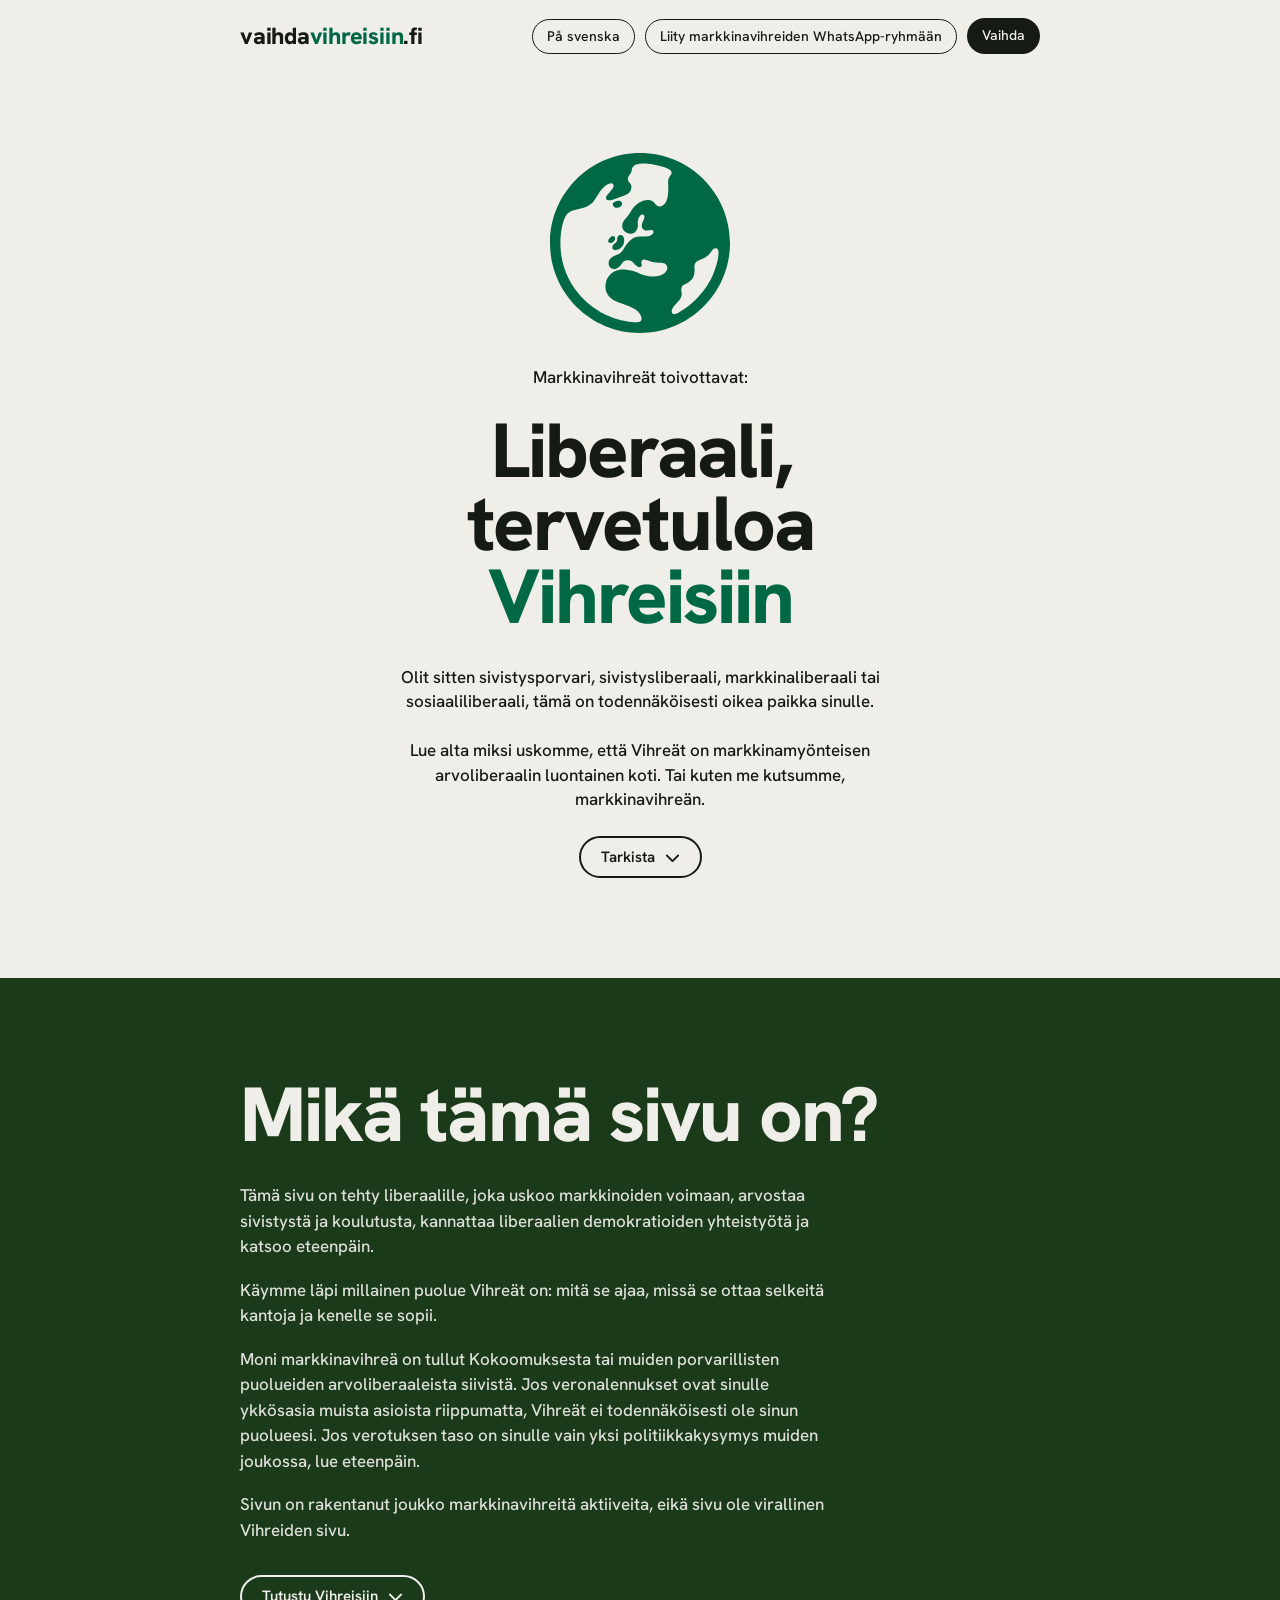
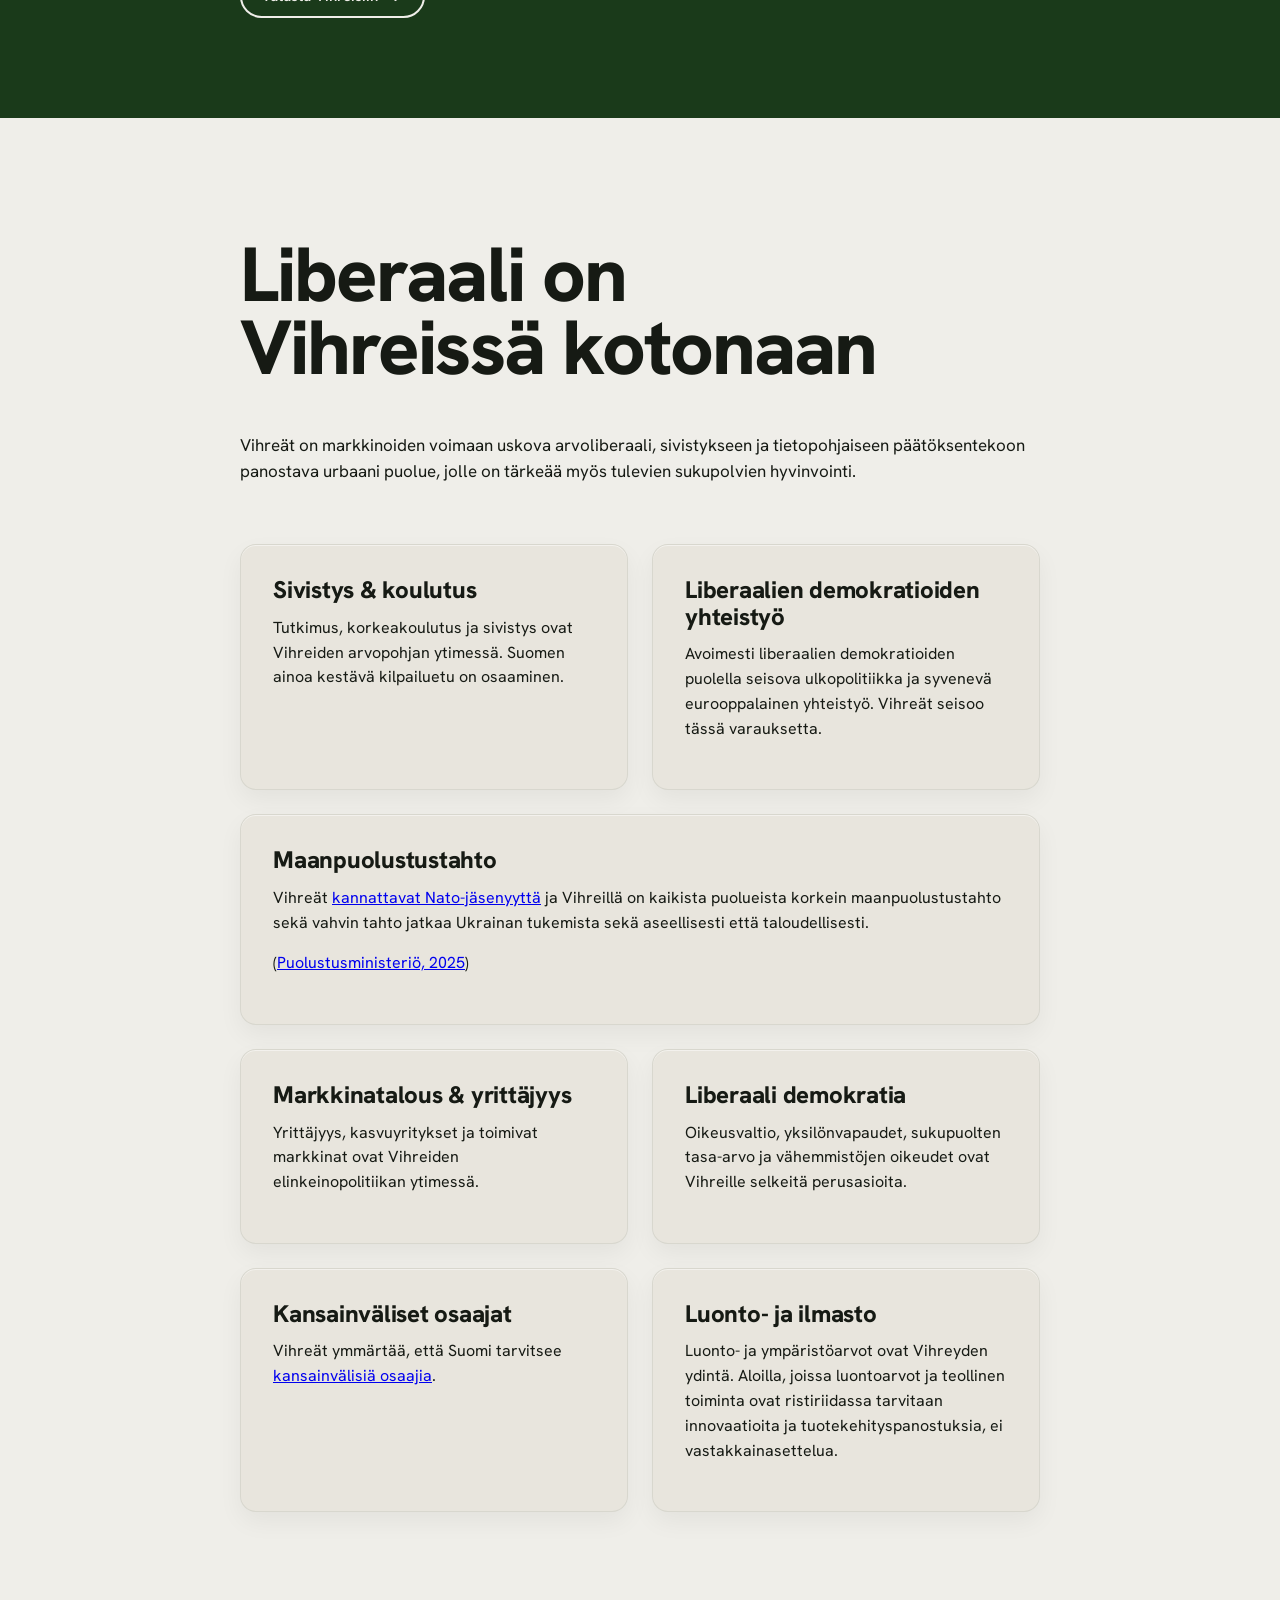
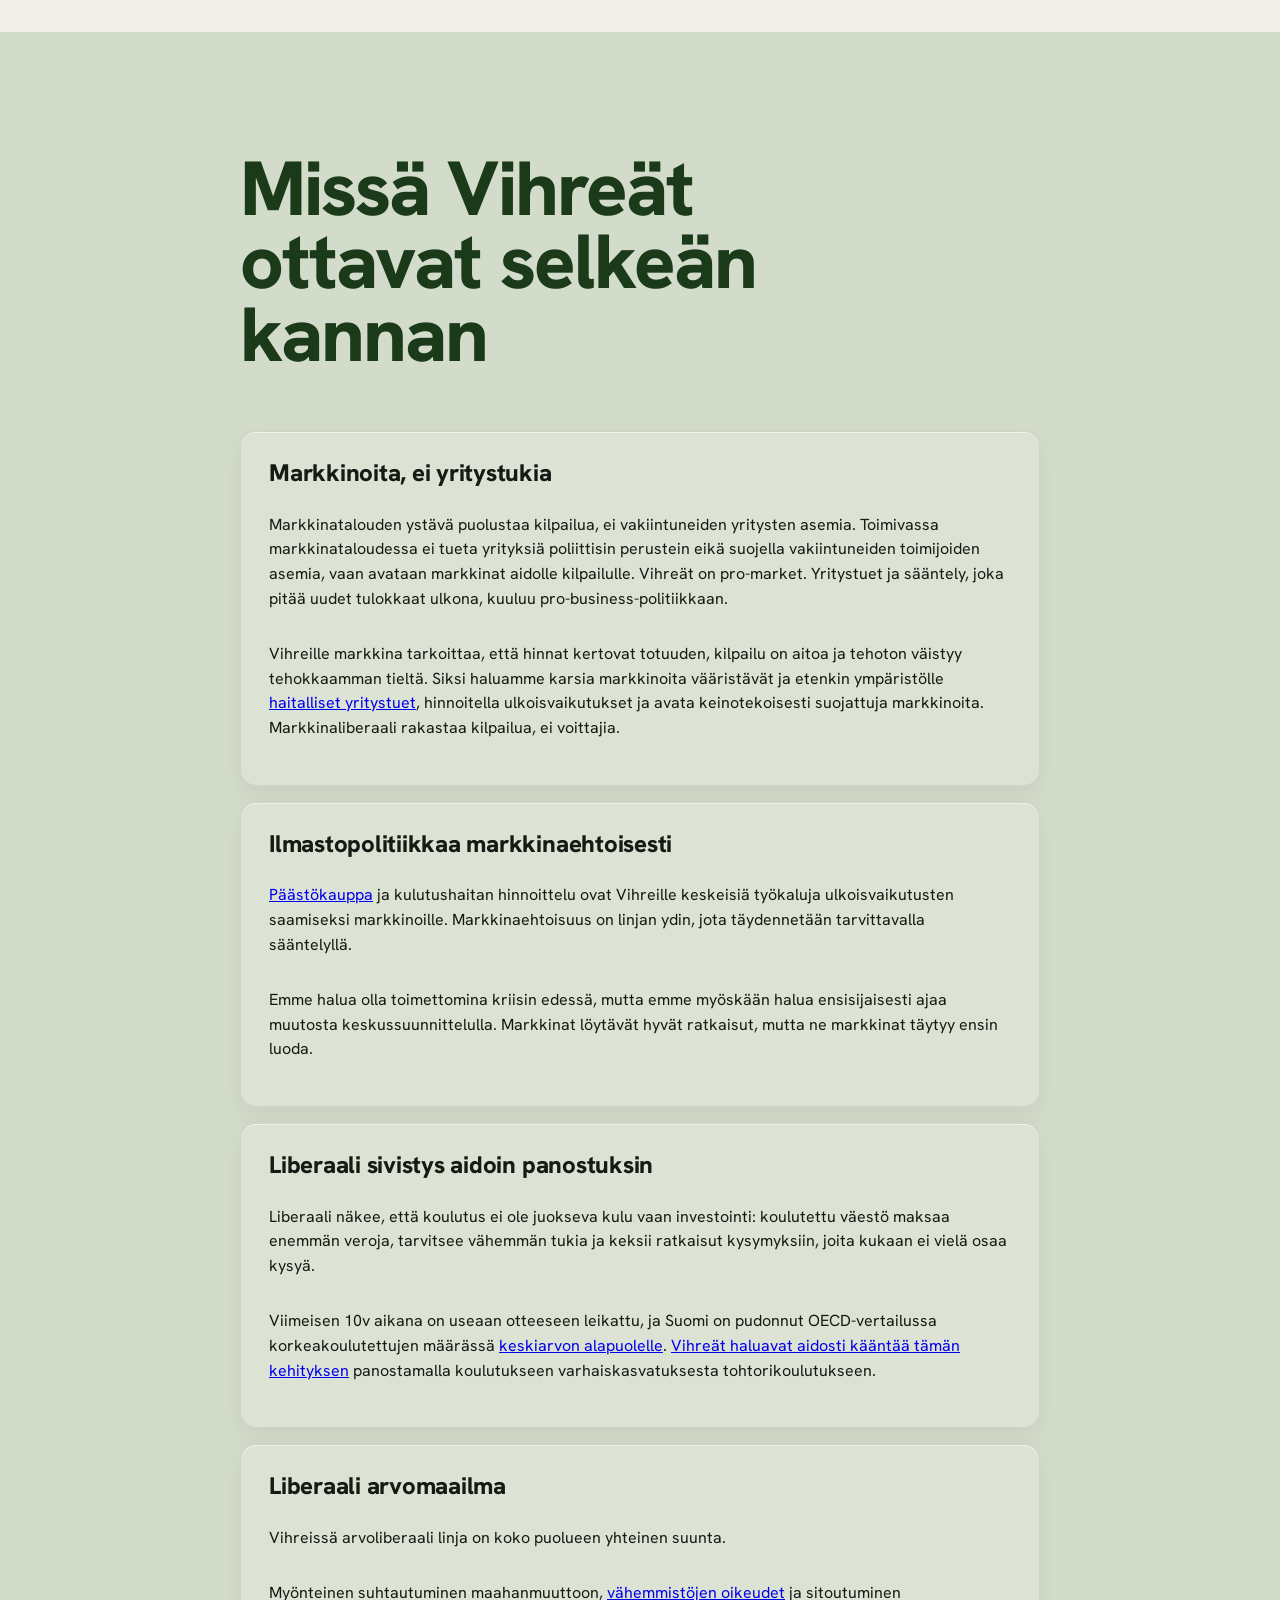
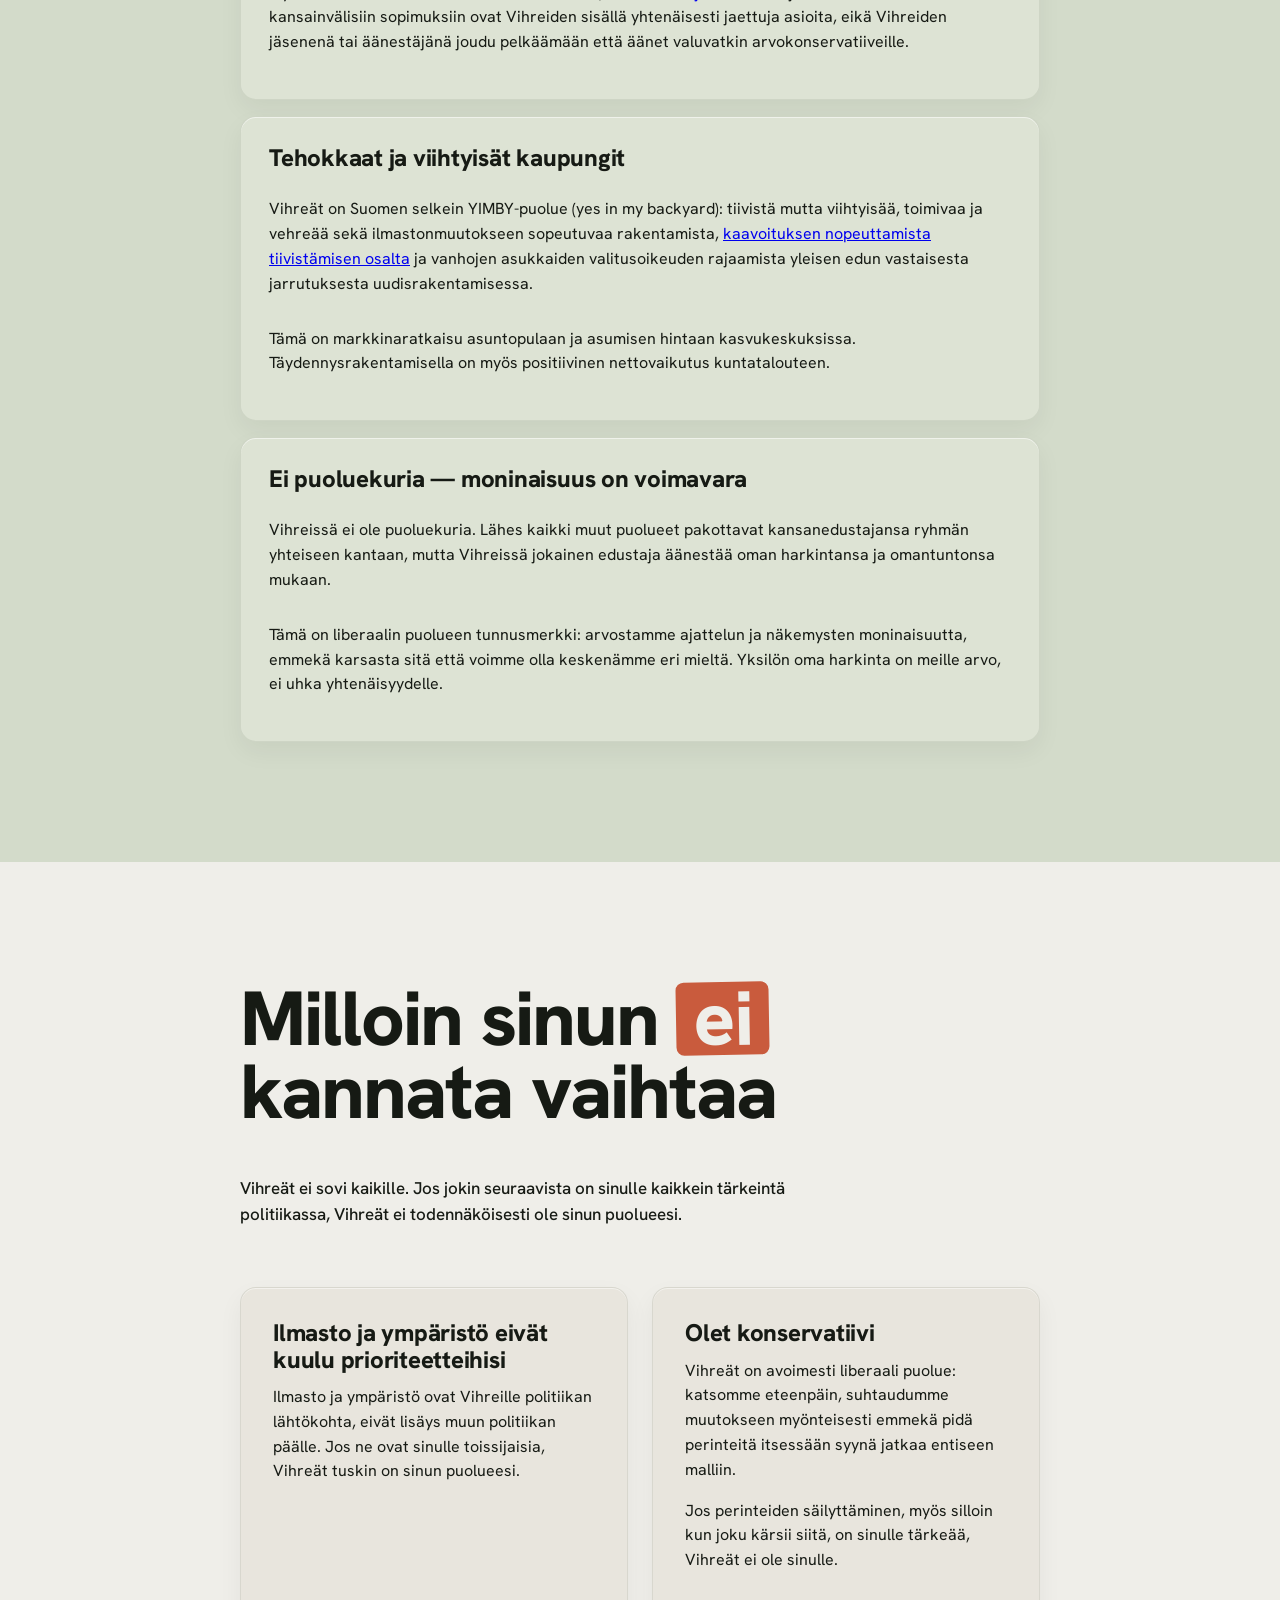
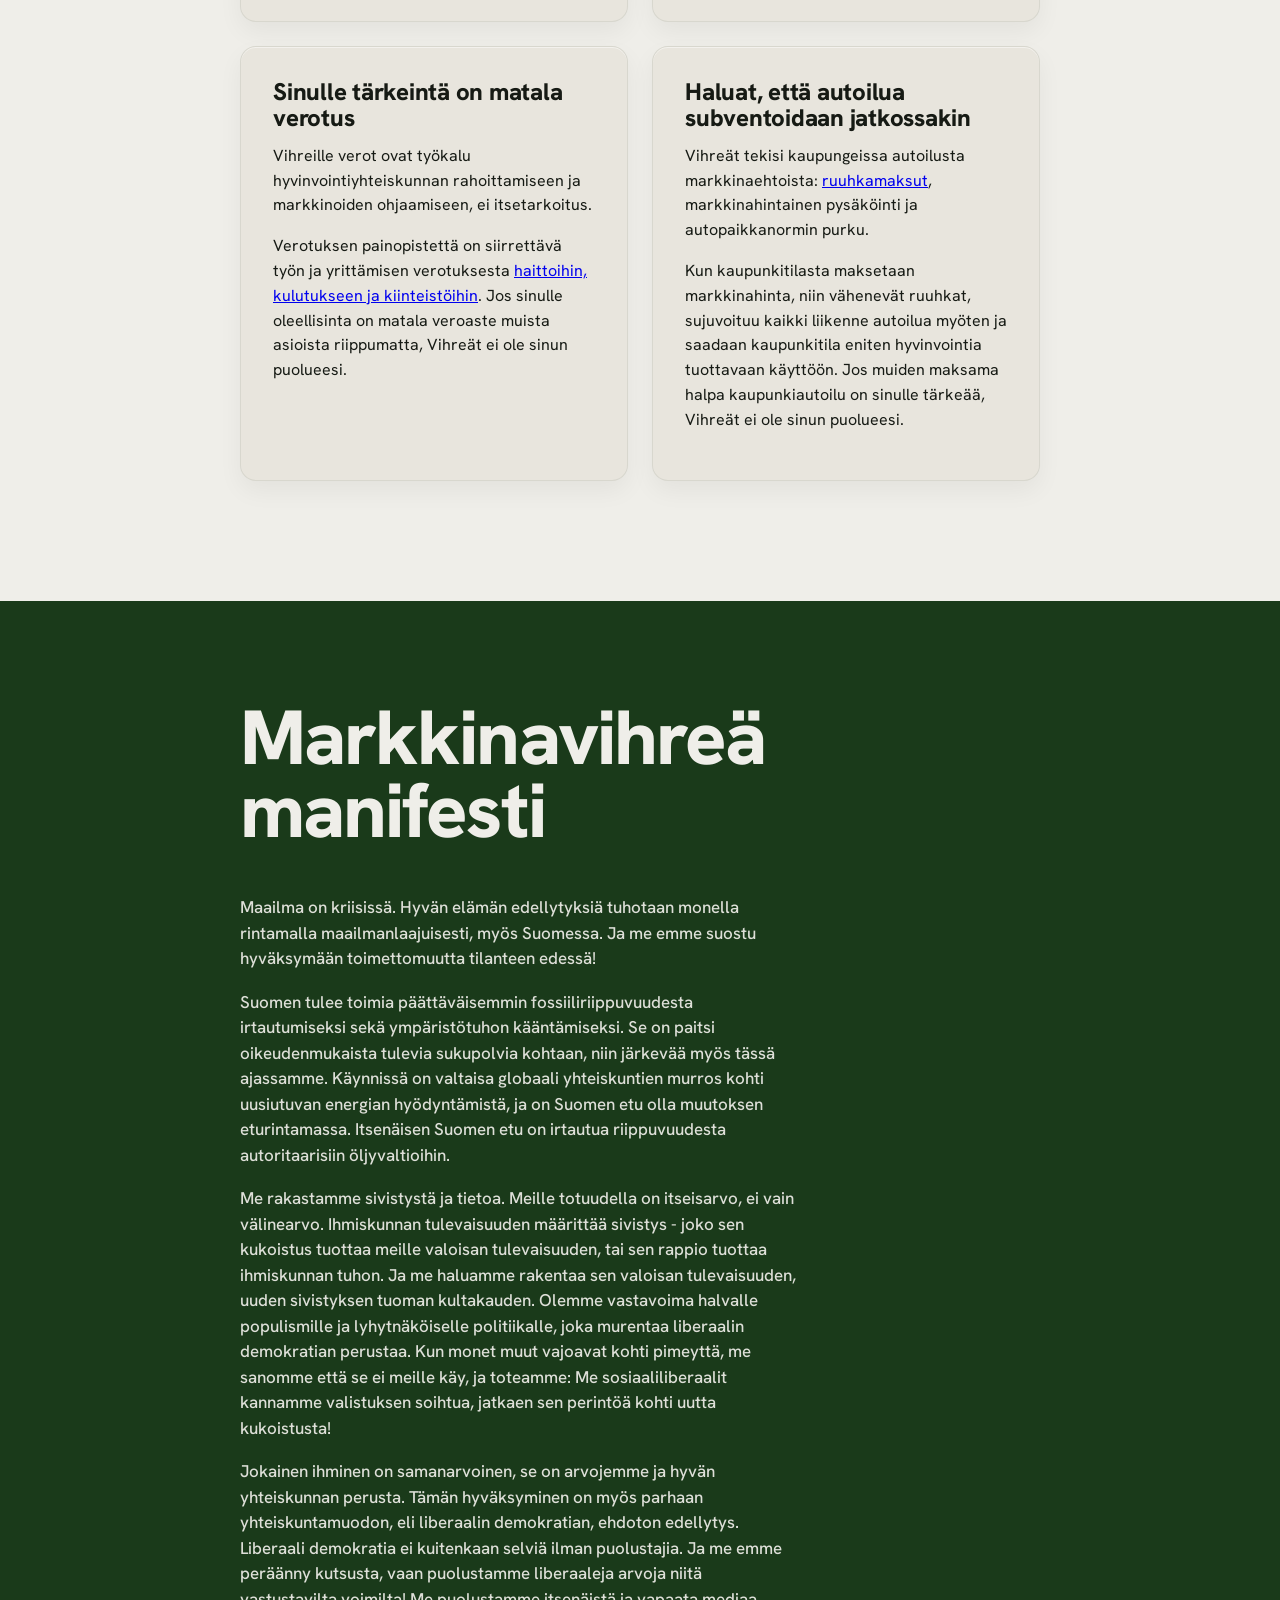
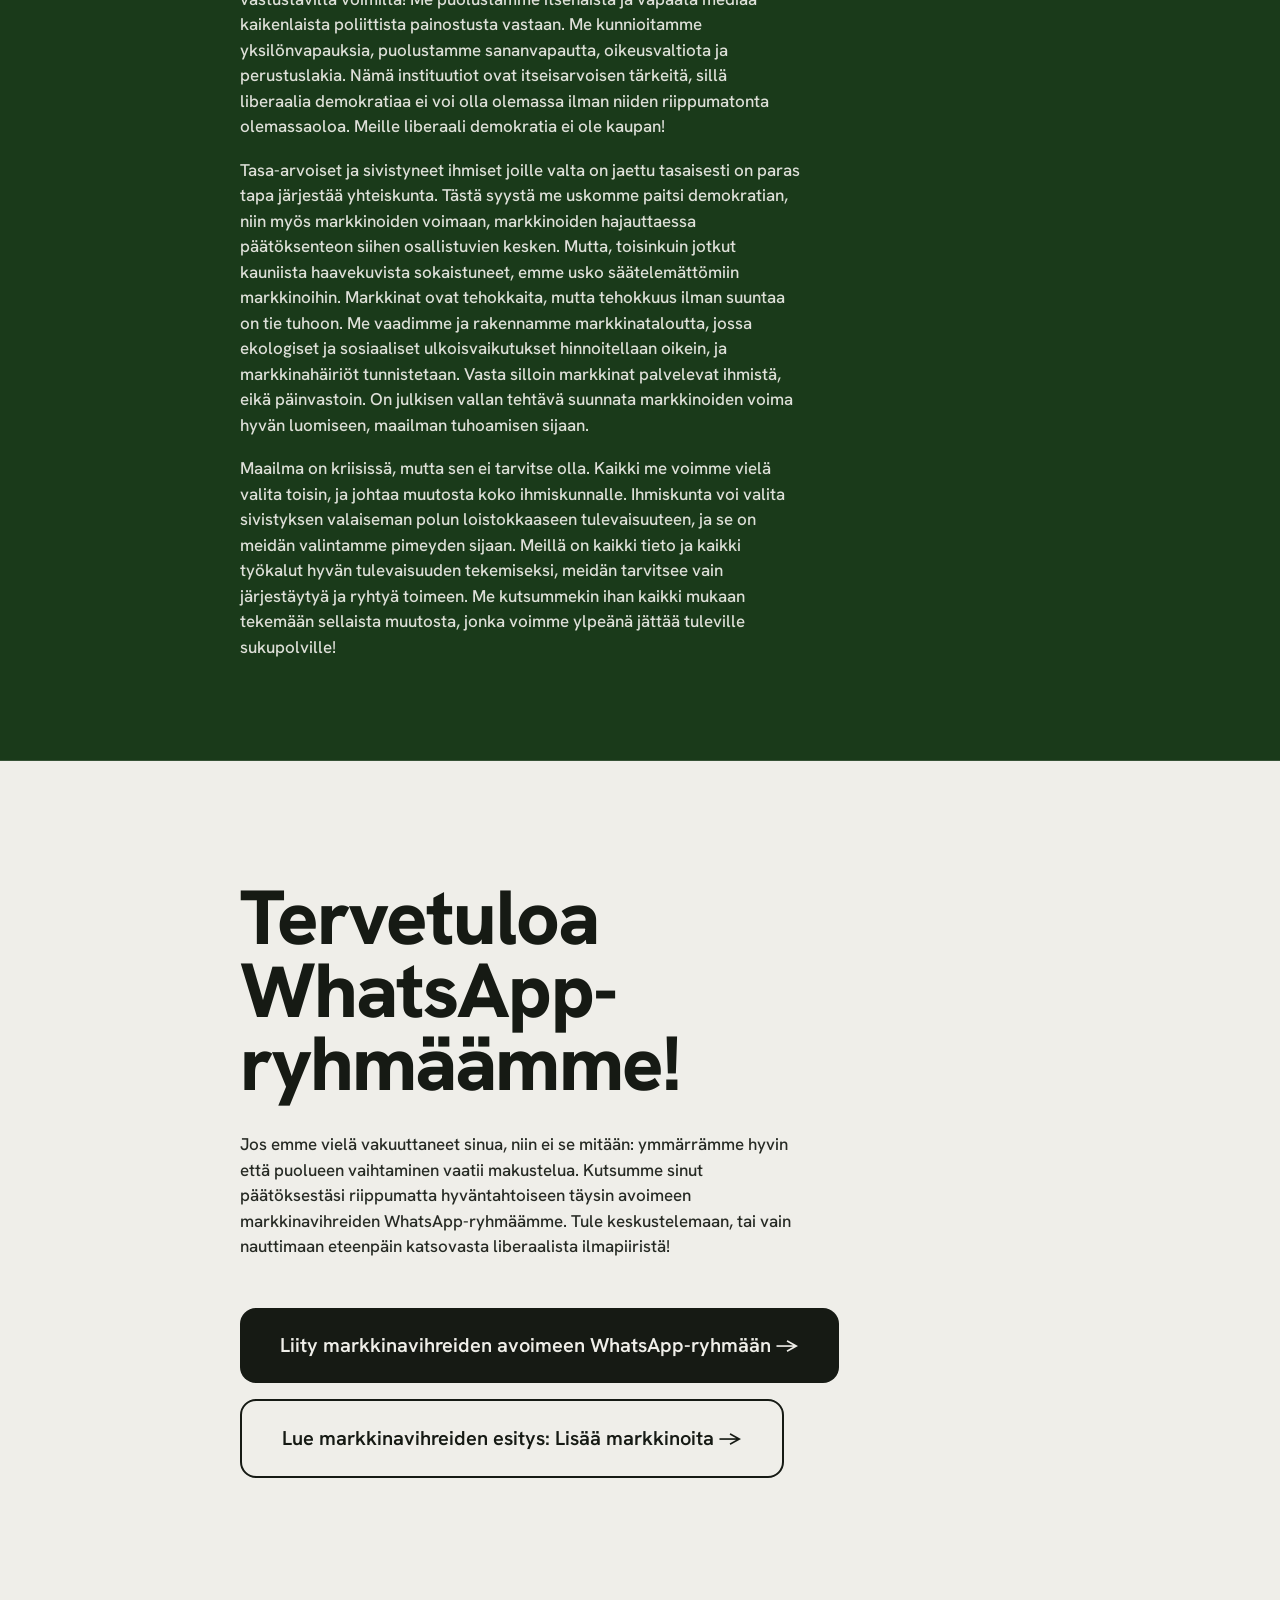
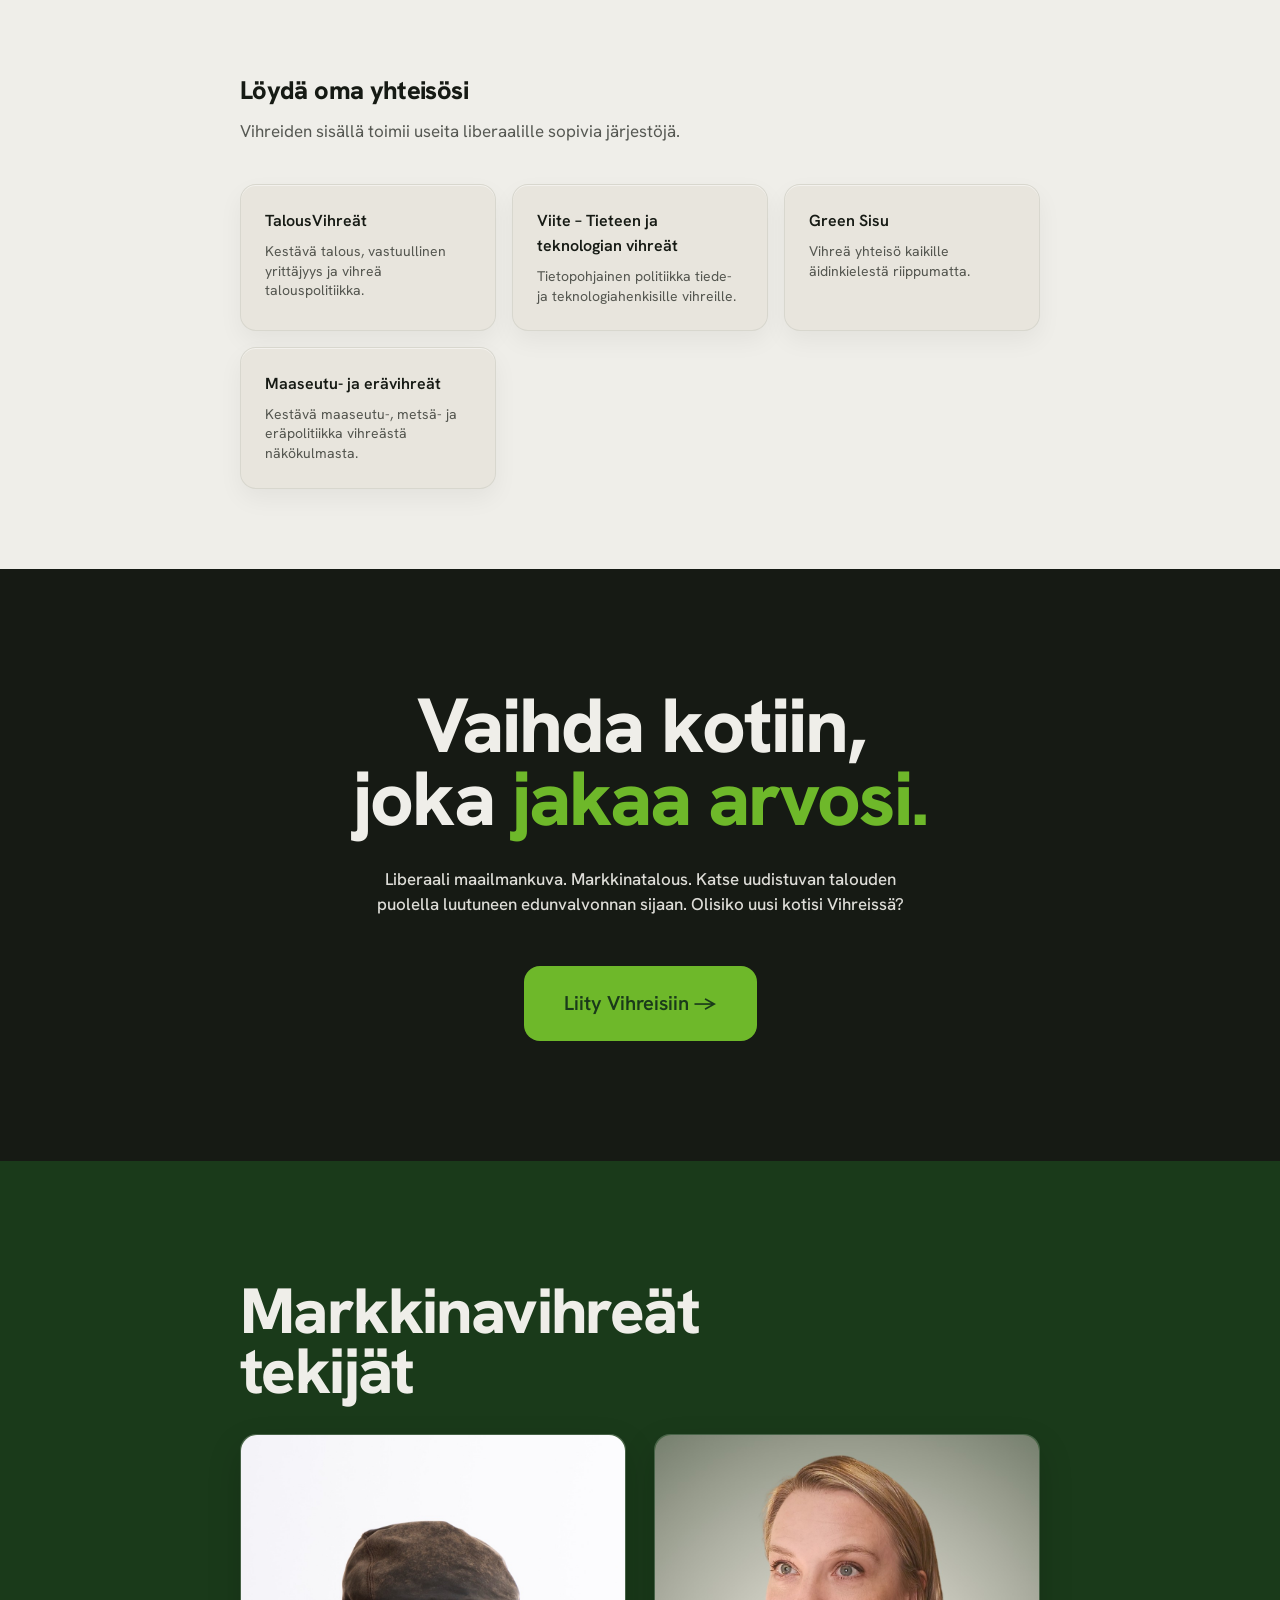
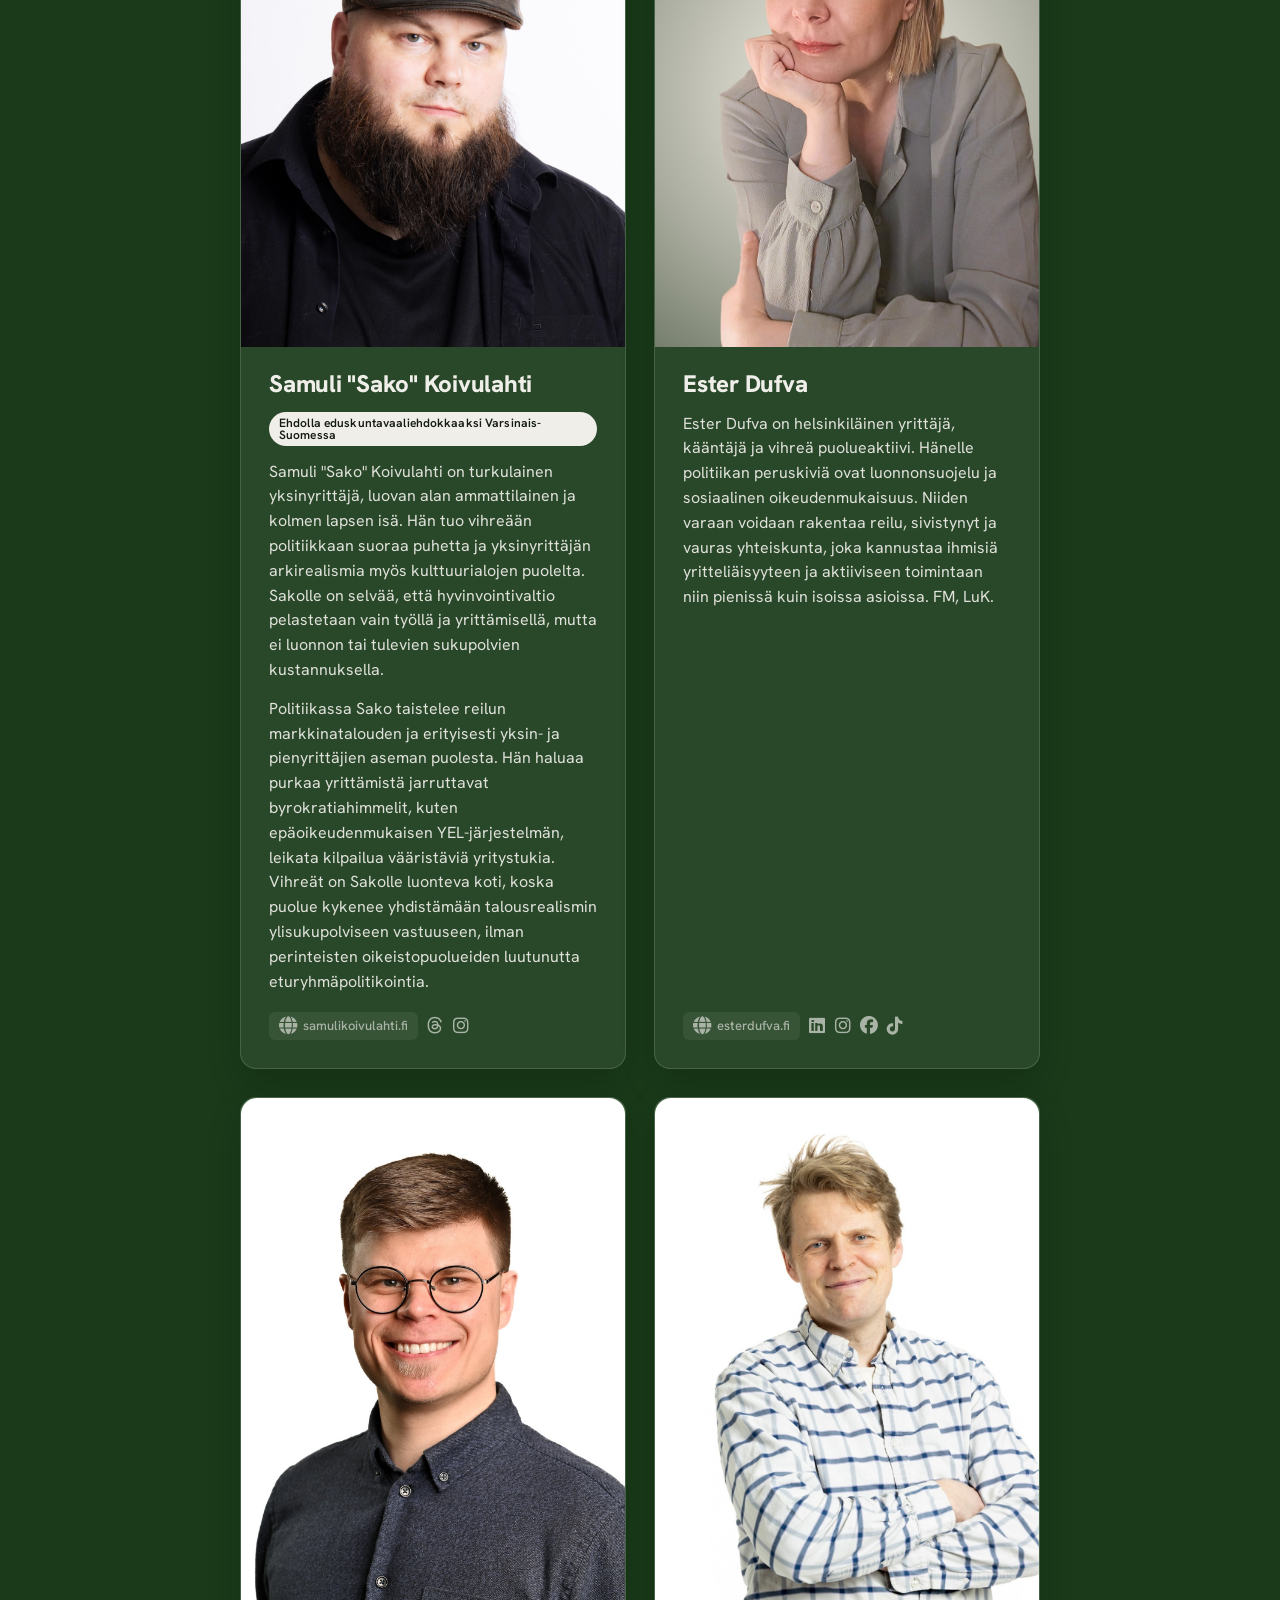
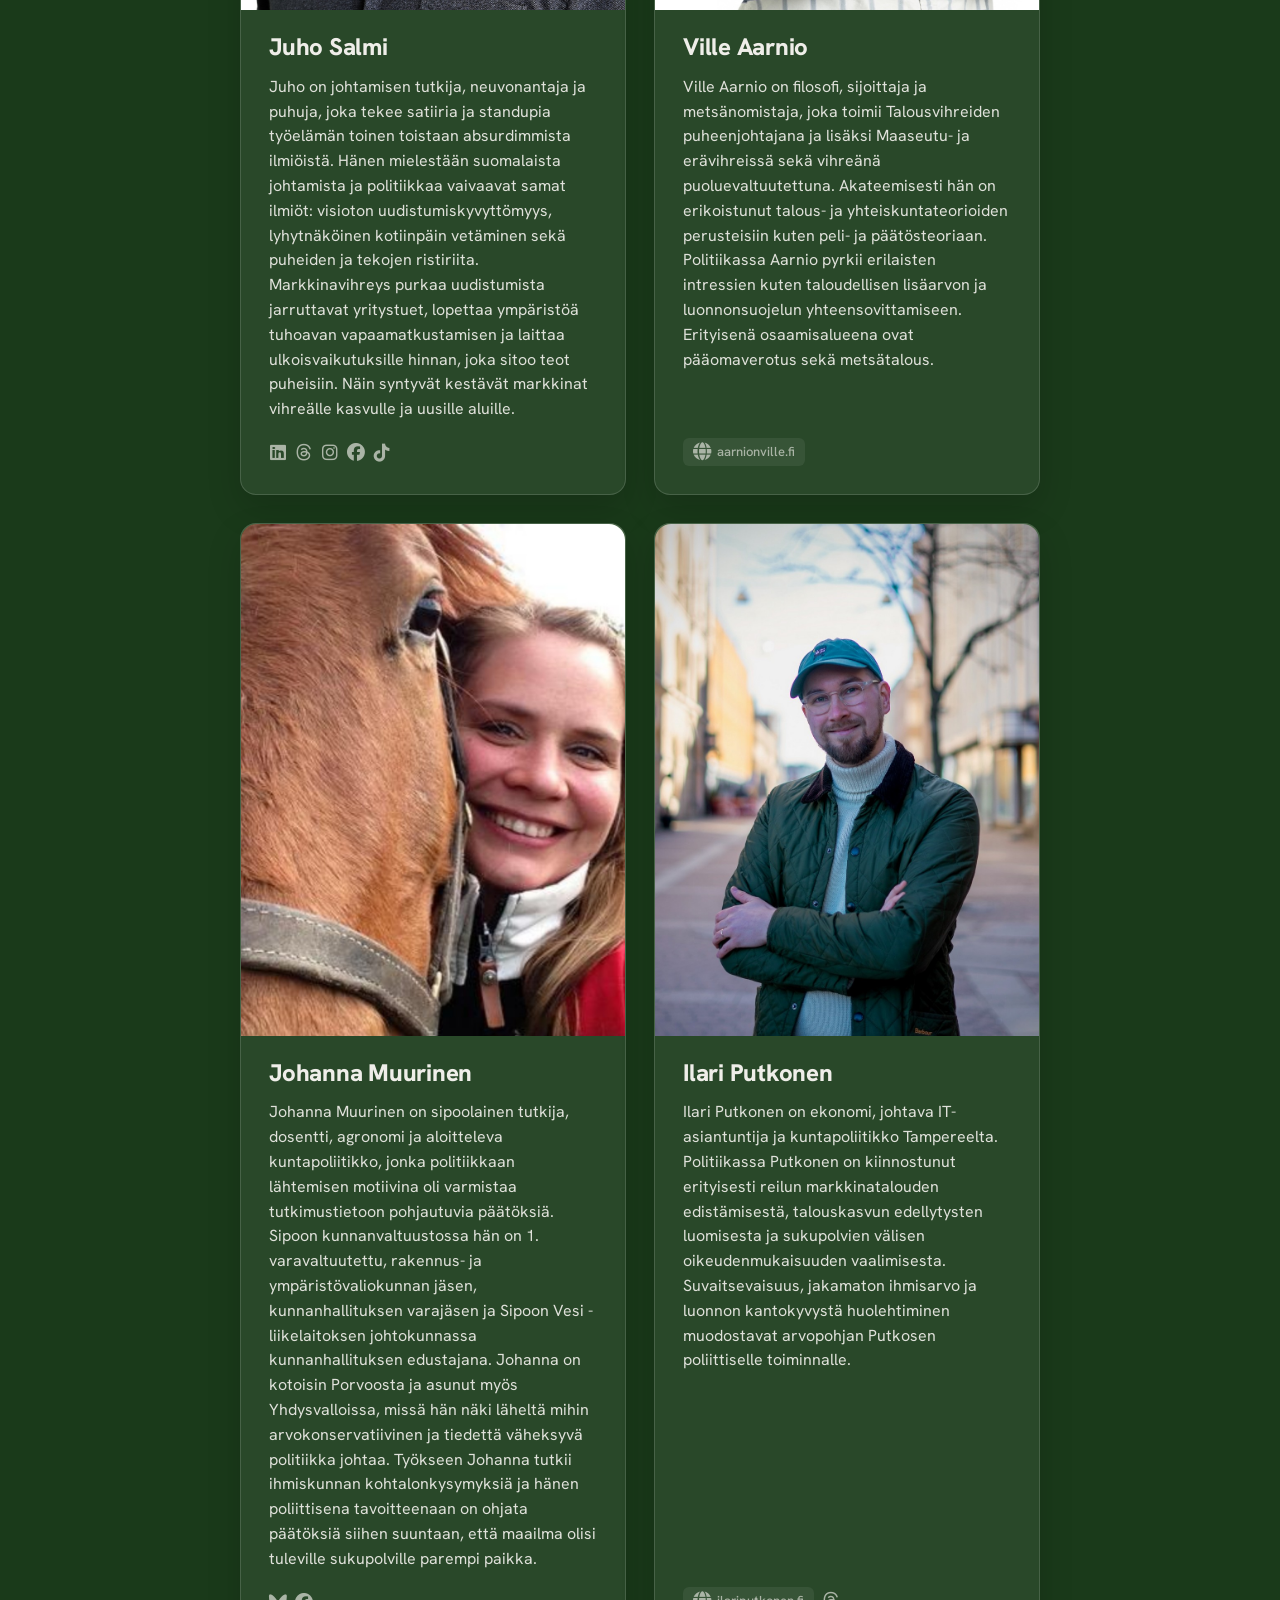
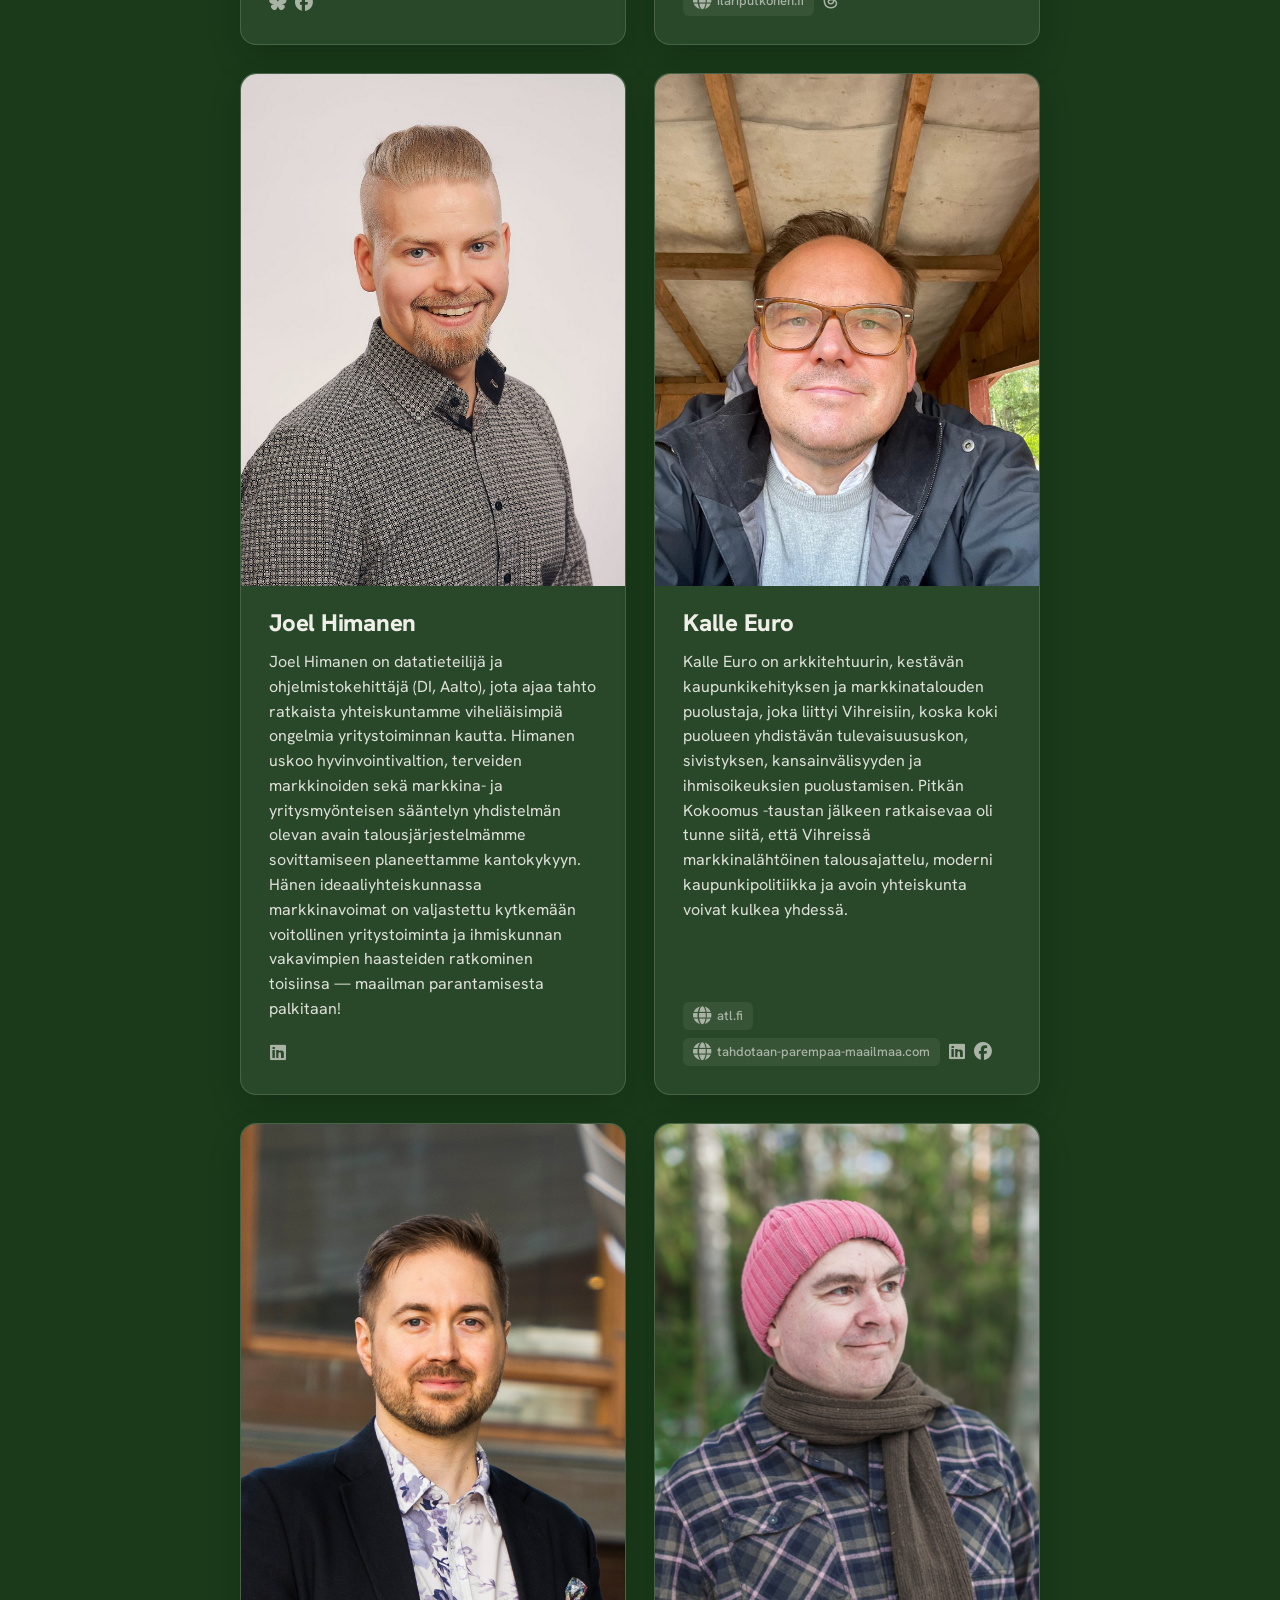
==== commit de3aa45c: "chore: update Lauri's info" ====
--- a/index.html
+++ b/index.html
@@ -226,7 +226,6 @@
     <p>Jos emme vielä vakuuttaneet sinua, niin ei se mitään: ymmärrämme hyvin että puolueen vaihtaminen vaatii makustelua. Kutsumme sinut päätöksestäsi riippumatta hyväntahtoiseen täysin avoimeen markkinavihreiden WhatsApp-ryhmäämme. Tule keskustelemaan, tai vain nauttimaan eteenpäin katsovasta liberaalista ilmapiiristä!</p>
     <a href="https://chat.whatsapp.com/DFBhxqTOmLRHqGgUzupy7L" class="btn btn-contained-lg">Liity markkinavihreiden avoimeen WhatsApp-ryhmään →</a>
     <a href="/lisaa-markkinoita/" class="btn btn-outline-lg" style="margin-top: 16px;">Lue markkinavihreiden esitys: Lisää markkinoita →</a>
-    <a href="/essayah-ruokaturva/" class="btn btn-outline-lg" style="margin-top: 16px;">Blogi: Onko Essayah ja muu hallitus tehtäviensä tasalla ruokaturvan suhteen? →</a>
   </div>
 </section>
 
@@ -463,11 +462,12 @@
       <div class="person-card">
         <img class="person-photo" src="/images/Lauri-Lavanti.jpg" alt="Lauri Lavanti">
         <h3>Lauri Lavanti</h3>
+        <span class="candidate-badge">Eduskuntavaaliehdokas Uudellamaalla</span>
         <p>Lauri Lavanti on Kirkkonummen kunnanvaltuutettu, valtuustoryhmän puheenjohtaja ja johtava ohjelmistokehittäjä pankissa. Hän on valmistunut diplomi-insinööriksi Aalto-yliopistosta ja hänellä on neljä lasta. Laurin isä toimi pitkään Kokoomuksen kunnanvaltuutettuna Kirkkonummella. Laurin tavoitteena on digitaalisesti itsenäinen Suomi, jossa talous, sivistys ja vapaus toimivat yhdessä tekoälyn aikakaudella.</p>
         <div class="person-links">
-          <a href="https://laurilavanti.fi/fi/" target="_blank" class="link-website"><i class="fa-solid fa-globe"></i> laurilavanti.fi</a>
+          <a href="https://lavanti.fi/fi/" target="_blank" class="link-website"><i class="fa-solid fa-globe"></i> lavanti.fi</a>
           <a href="https://mastodon.social/@laurilavanti" target="_blank" aria-label="Mastodon"><i class="fa-brands fa-mastodon"></i></a>
-          <a href="https://bsky.app/profile/laurilavanti.fi" target="_blank" aria-label="Bluesky"><i class="fa-brands fa-bluesky"></i></a>
+          <a href="https://bsky.app/profile/lauri.lavanti.fi" target="_blank" aria-label="Bluesky"><i class="fa-brands fa-bluesky"></i></a>
           <a href="https://www.threads.com/@laurilavanti" target="_blank" aria-label="Threads"><i class="fa-brands fa-threads"></i></a>
           <a href="https://www.linkedin.com/in/laurilavanti/" target="_blank" aria-label="LinkedIn"><i class="fa-brands fa-linkedin"></i></a>
           <a href="https://www.instagram.com/laurilavanti/" target="_blank" aria-label="Instagram"><i class="fa-brands fa-instagram"></i></a>
@@ -663,7 +663,7 @@
     <h2 class="display">Yhteystiedot medialle</h2>
     <p class="media-contact-name">Lauri Lavanti</p>
     <p class="media-contact-details">
-      <a href="mailto:lauri@laurilavanti.fi">lauri@laurilavanti.fi</a><br>
+      <a href="mailto:lauri@lavanti.fi">lauri@lavanti.fi</a><br>
       <a href="tel:+358407617605">040 761 7605</a>
     </p>
   </div>
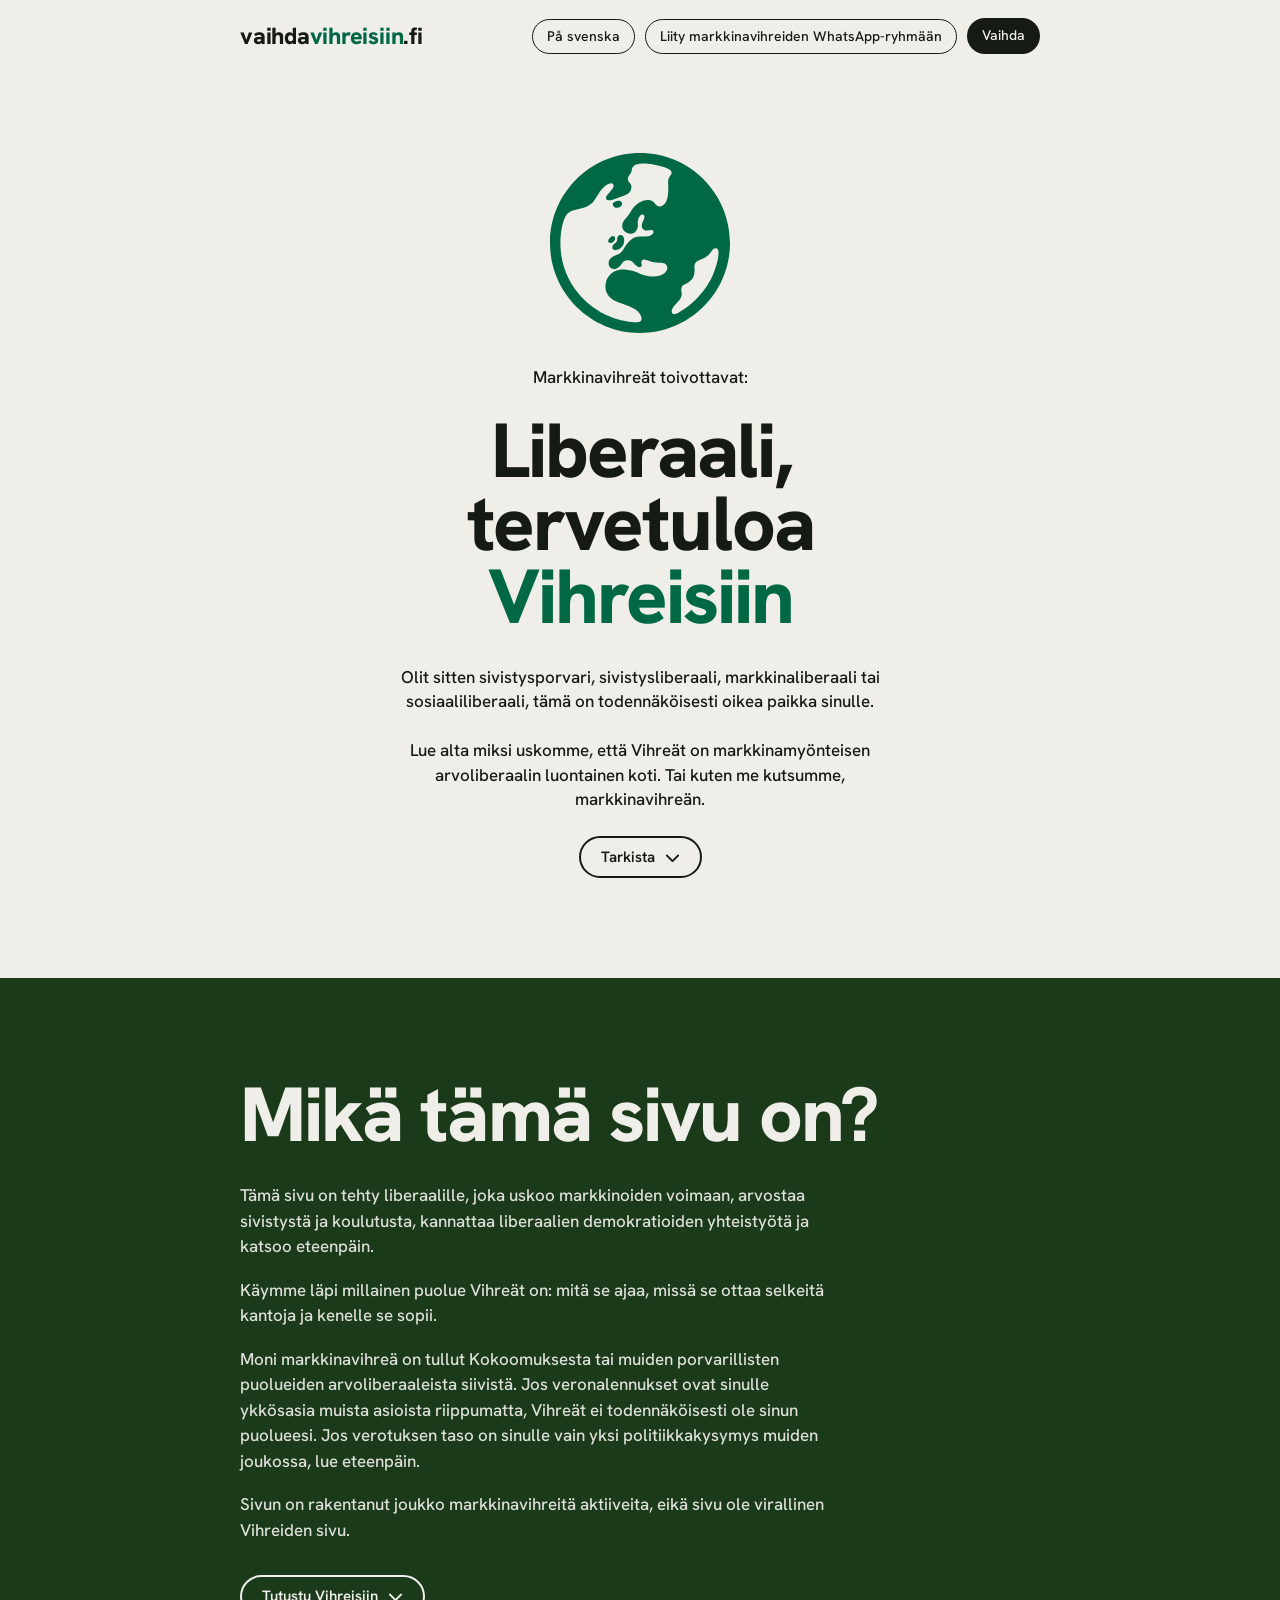
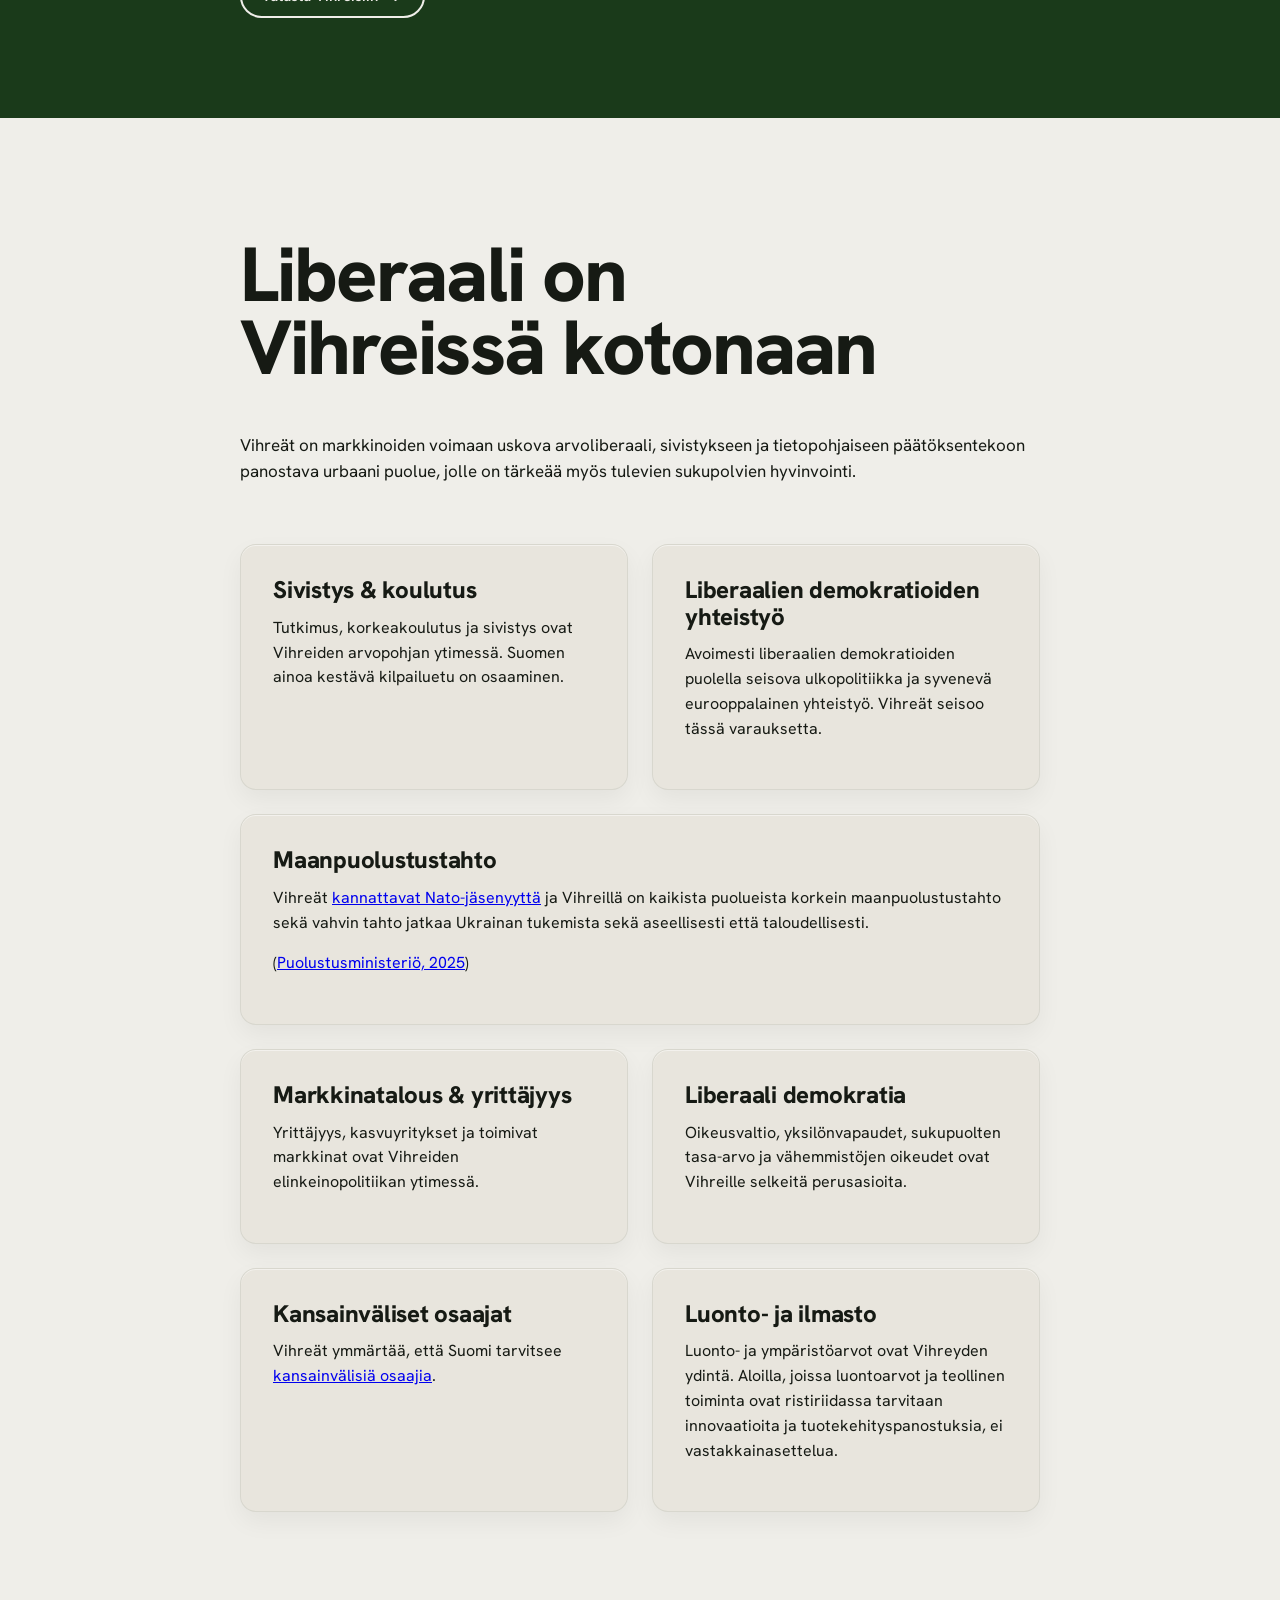
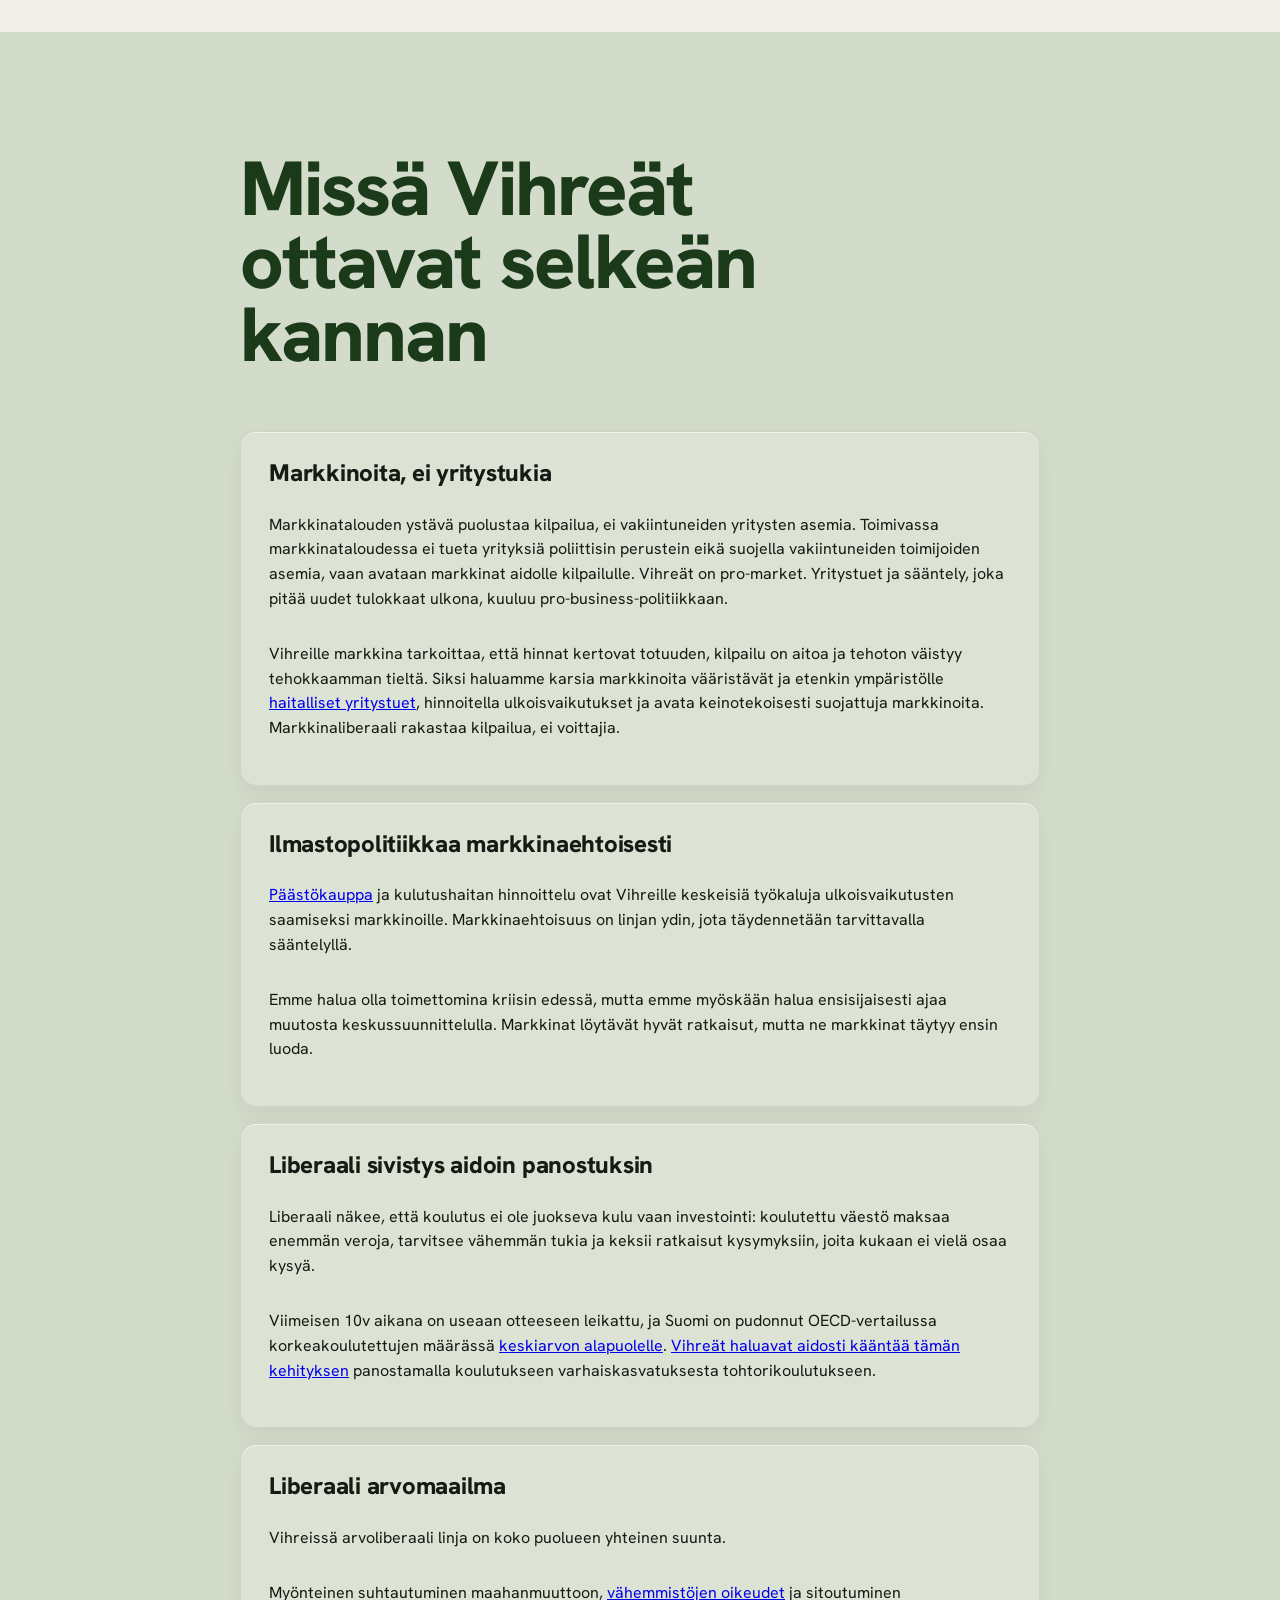
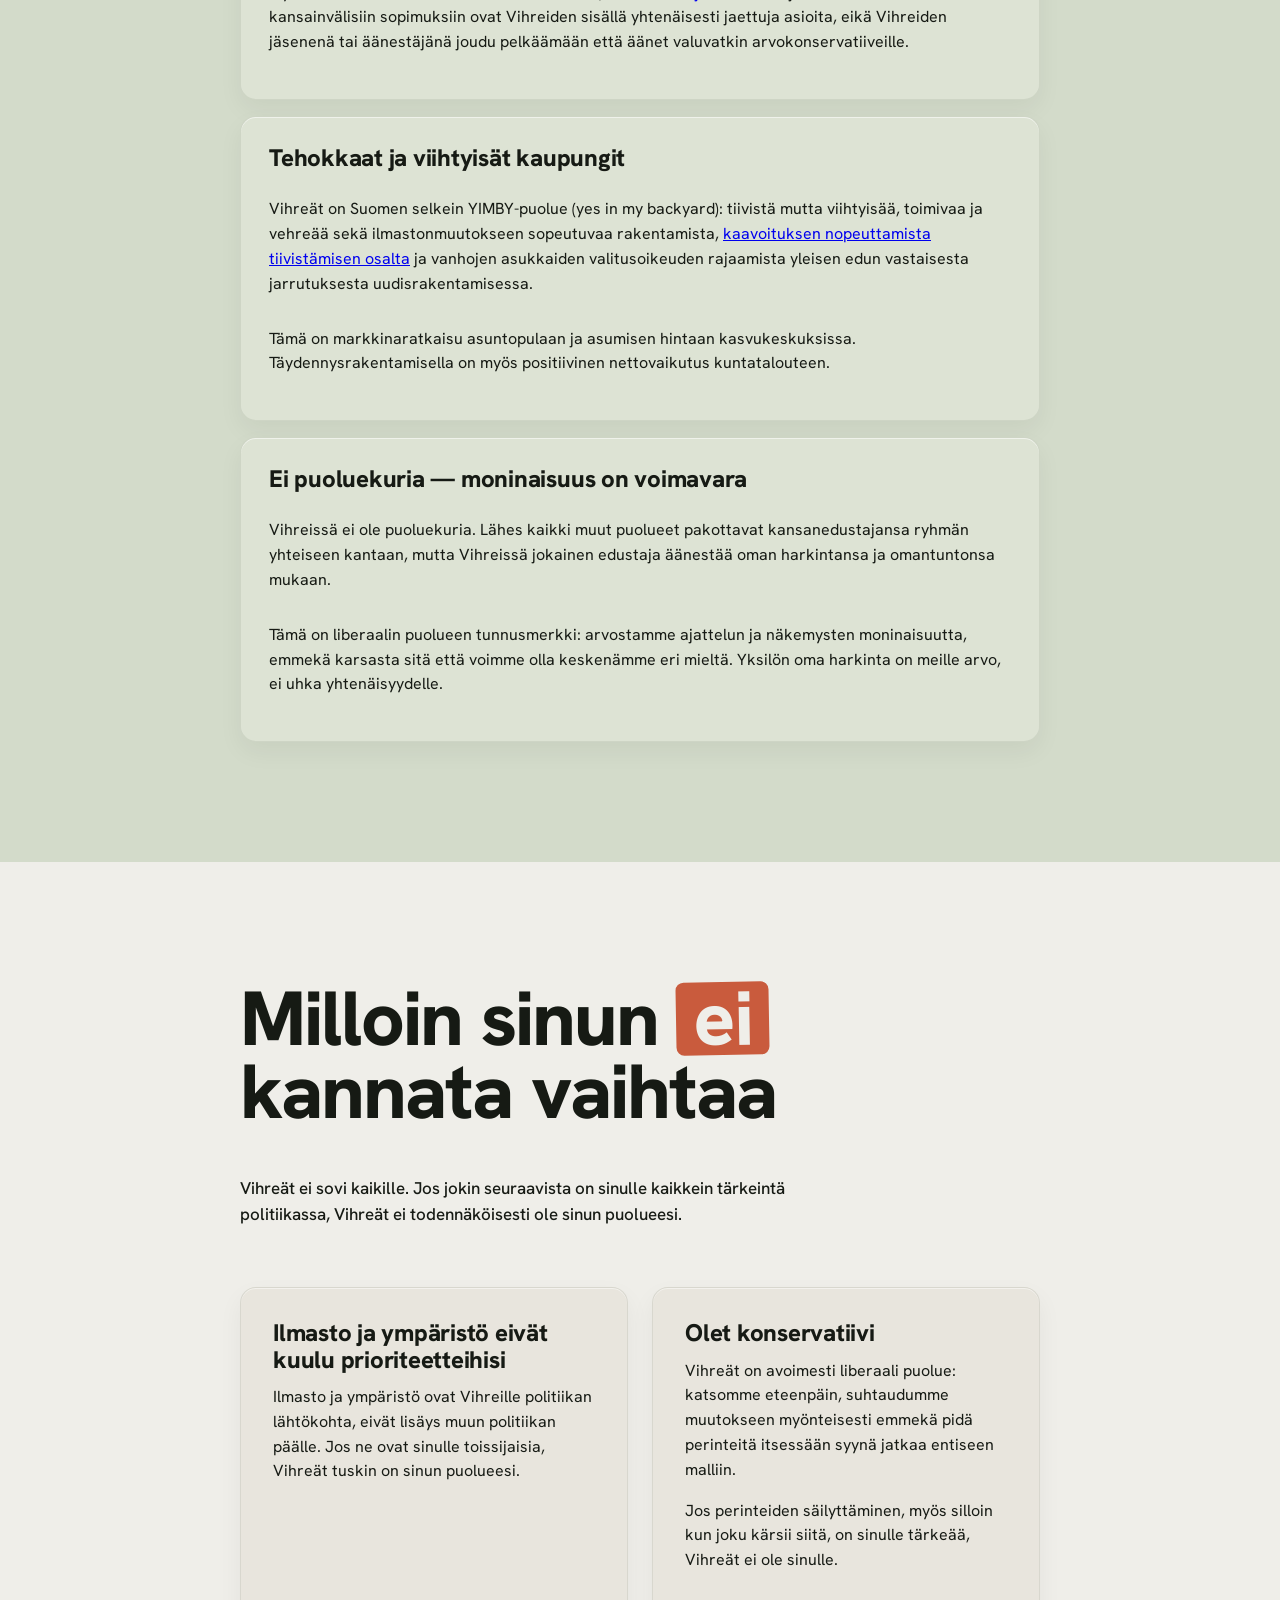
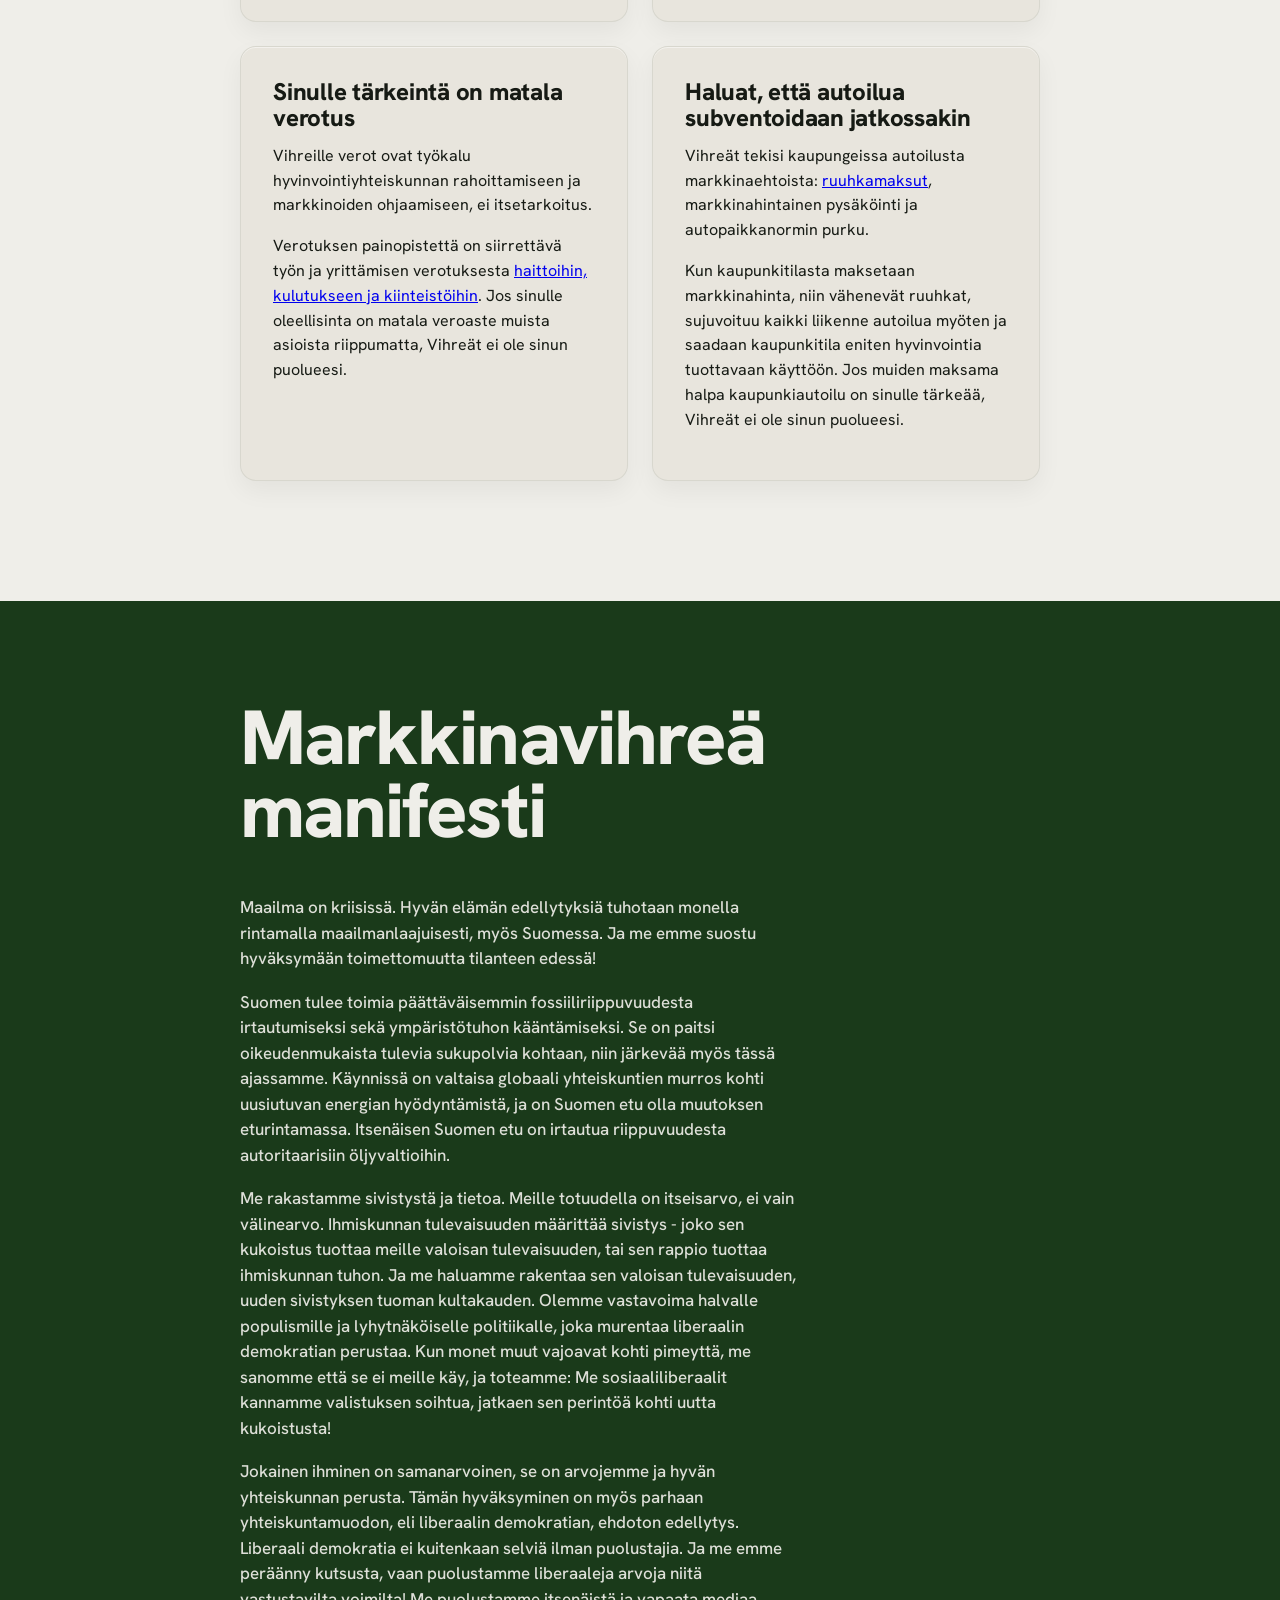
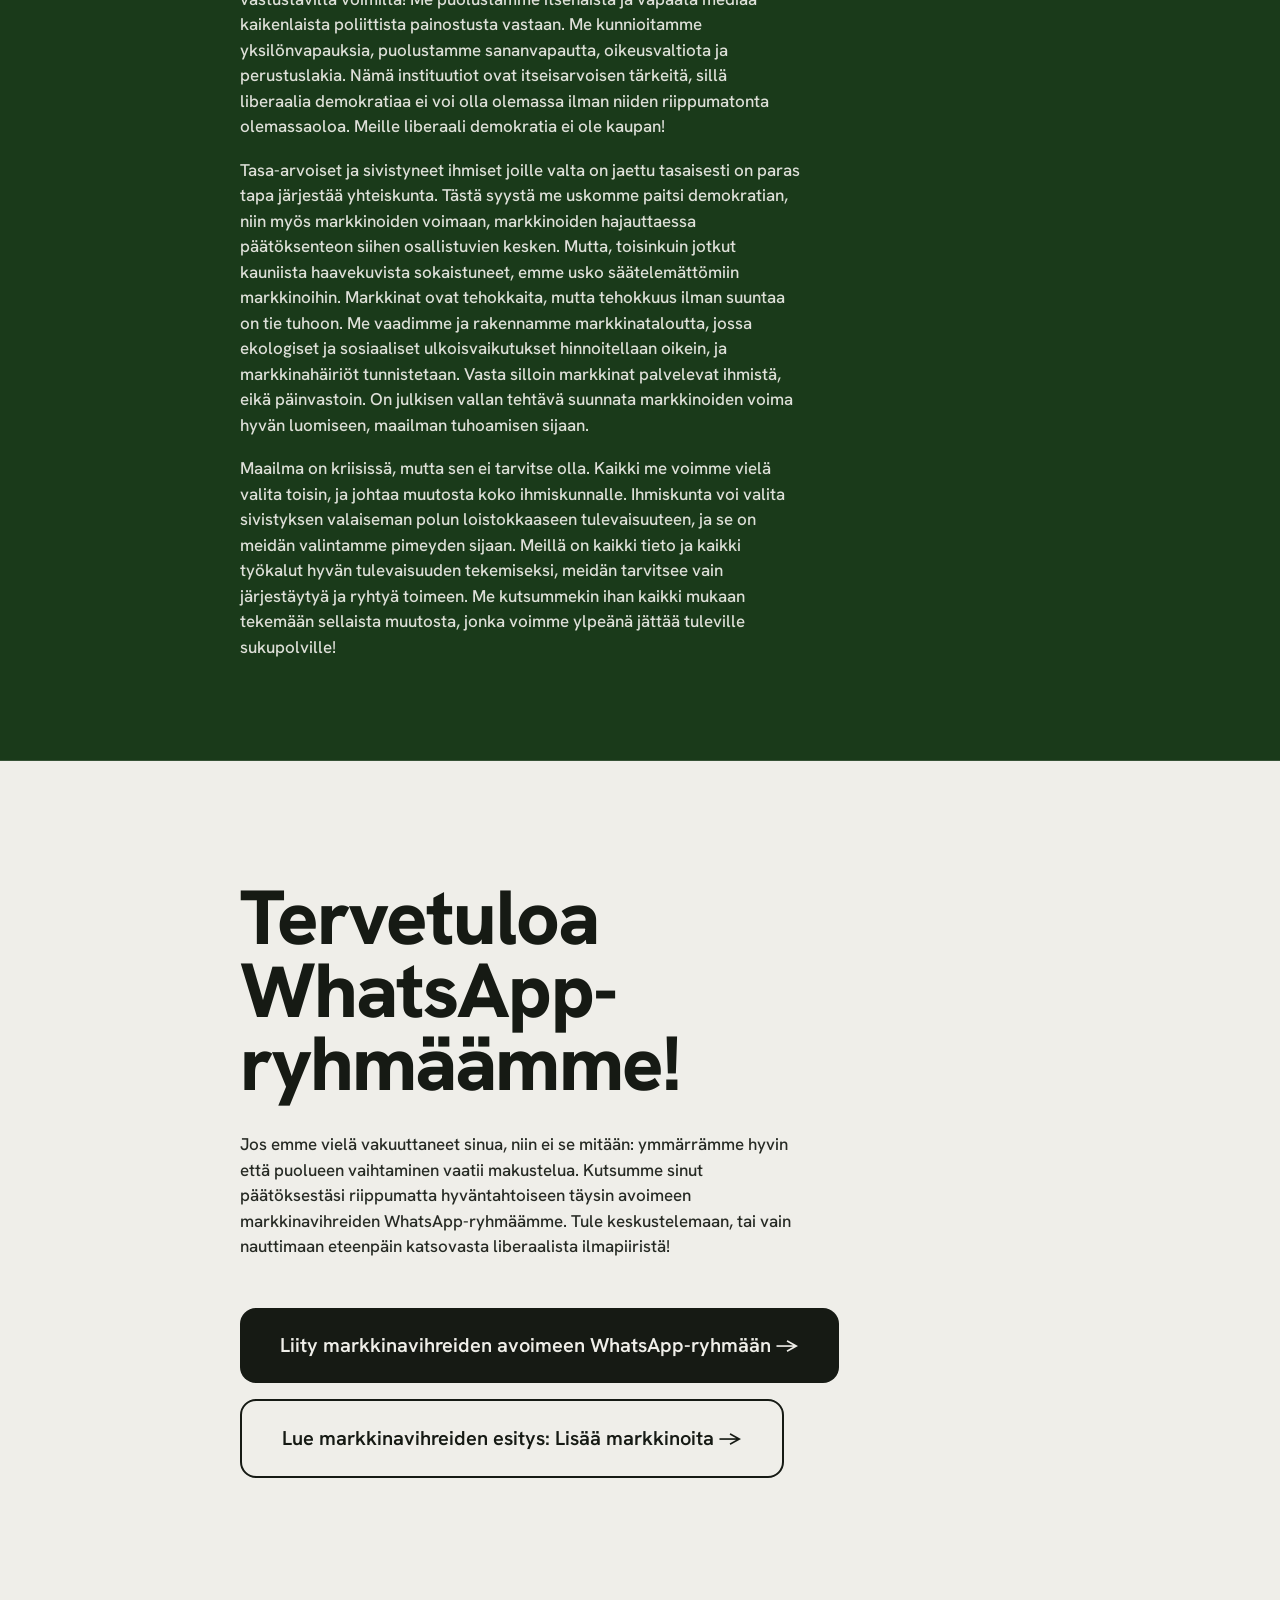
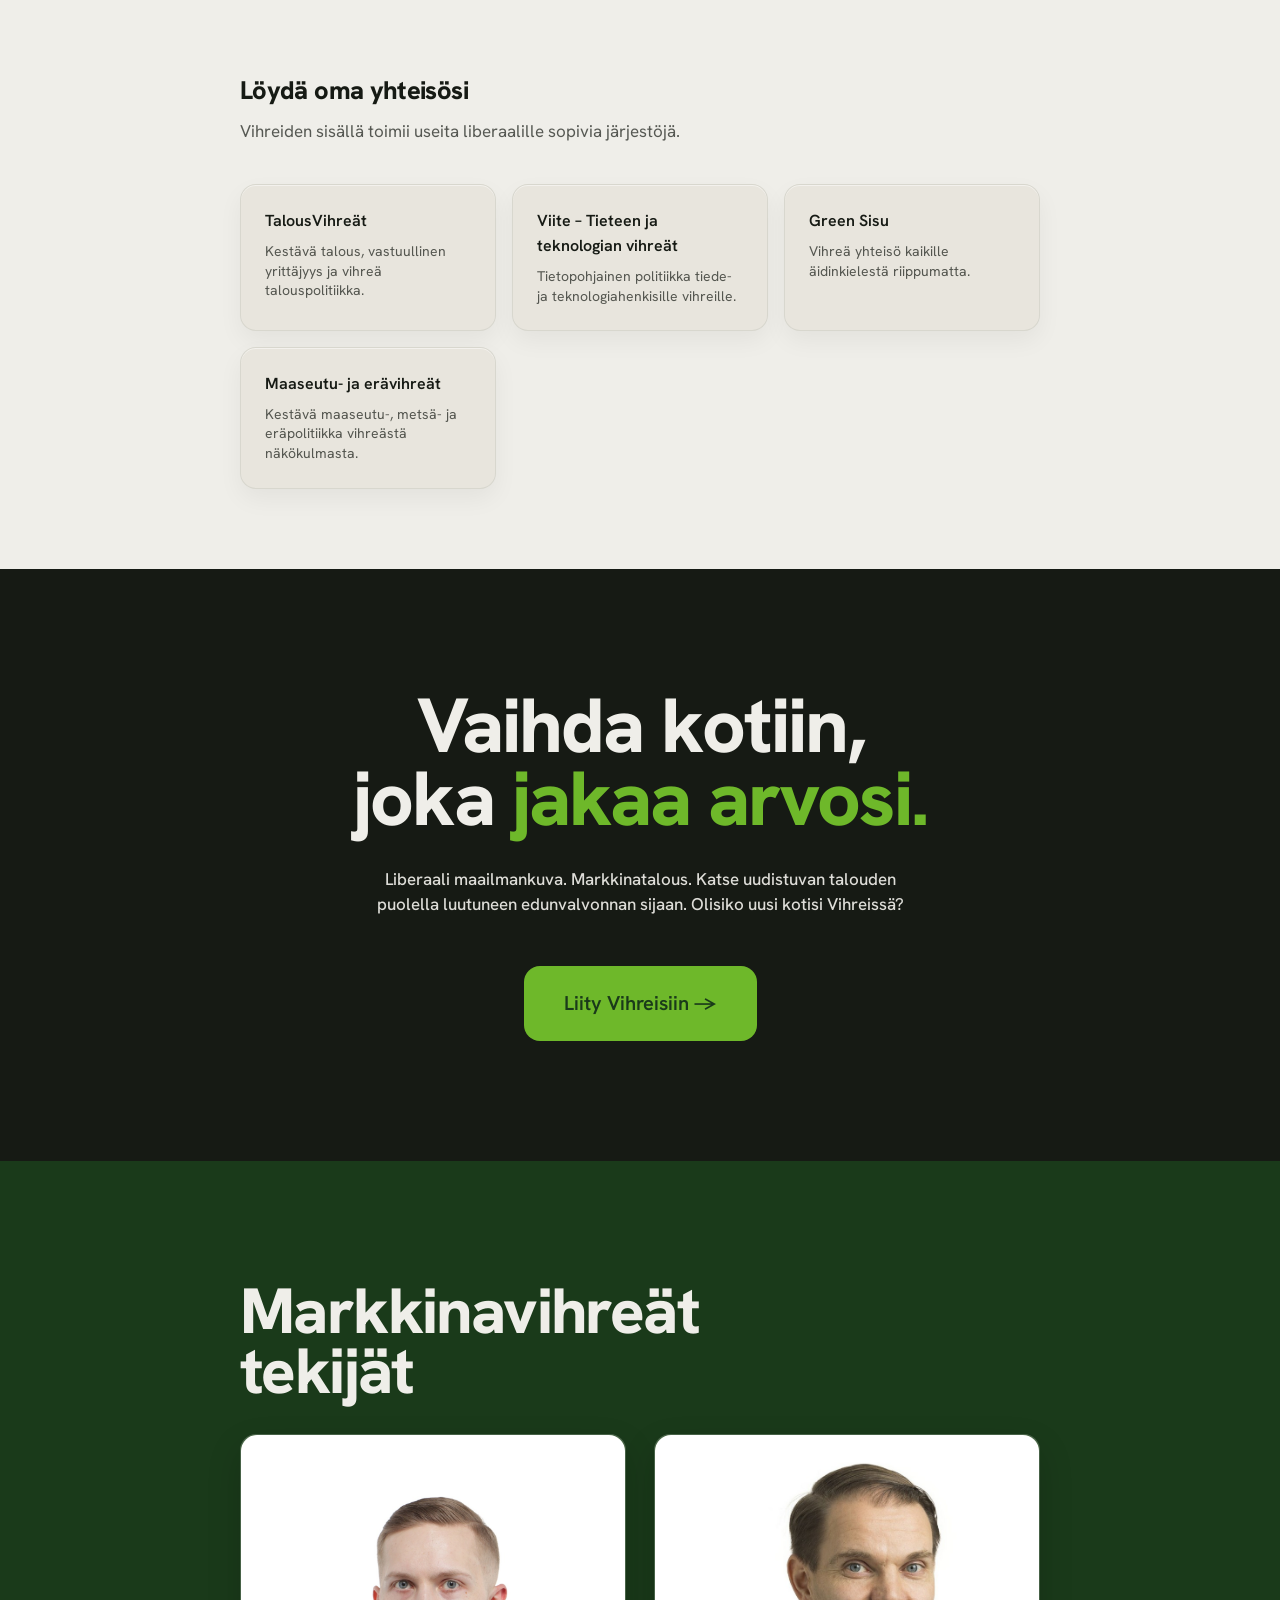
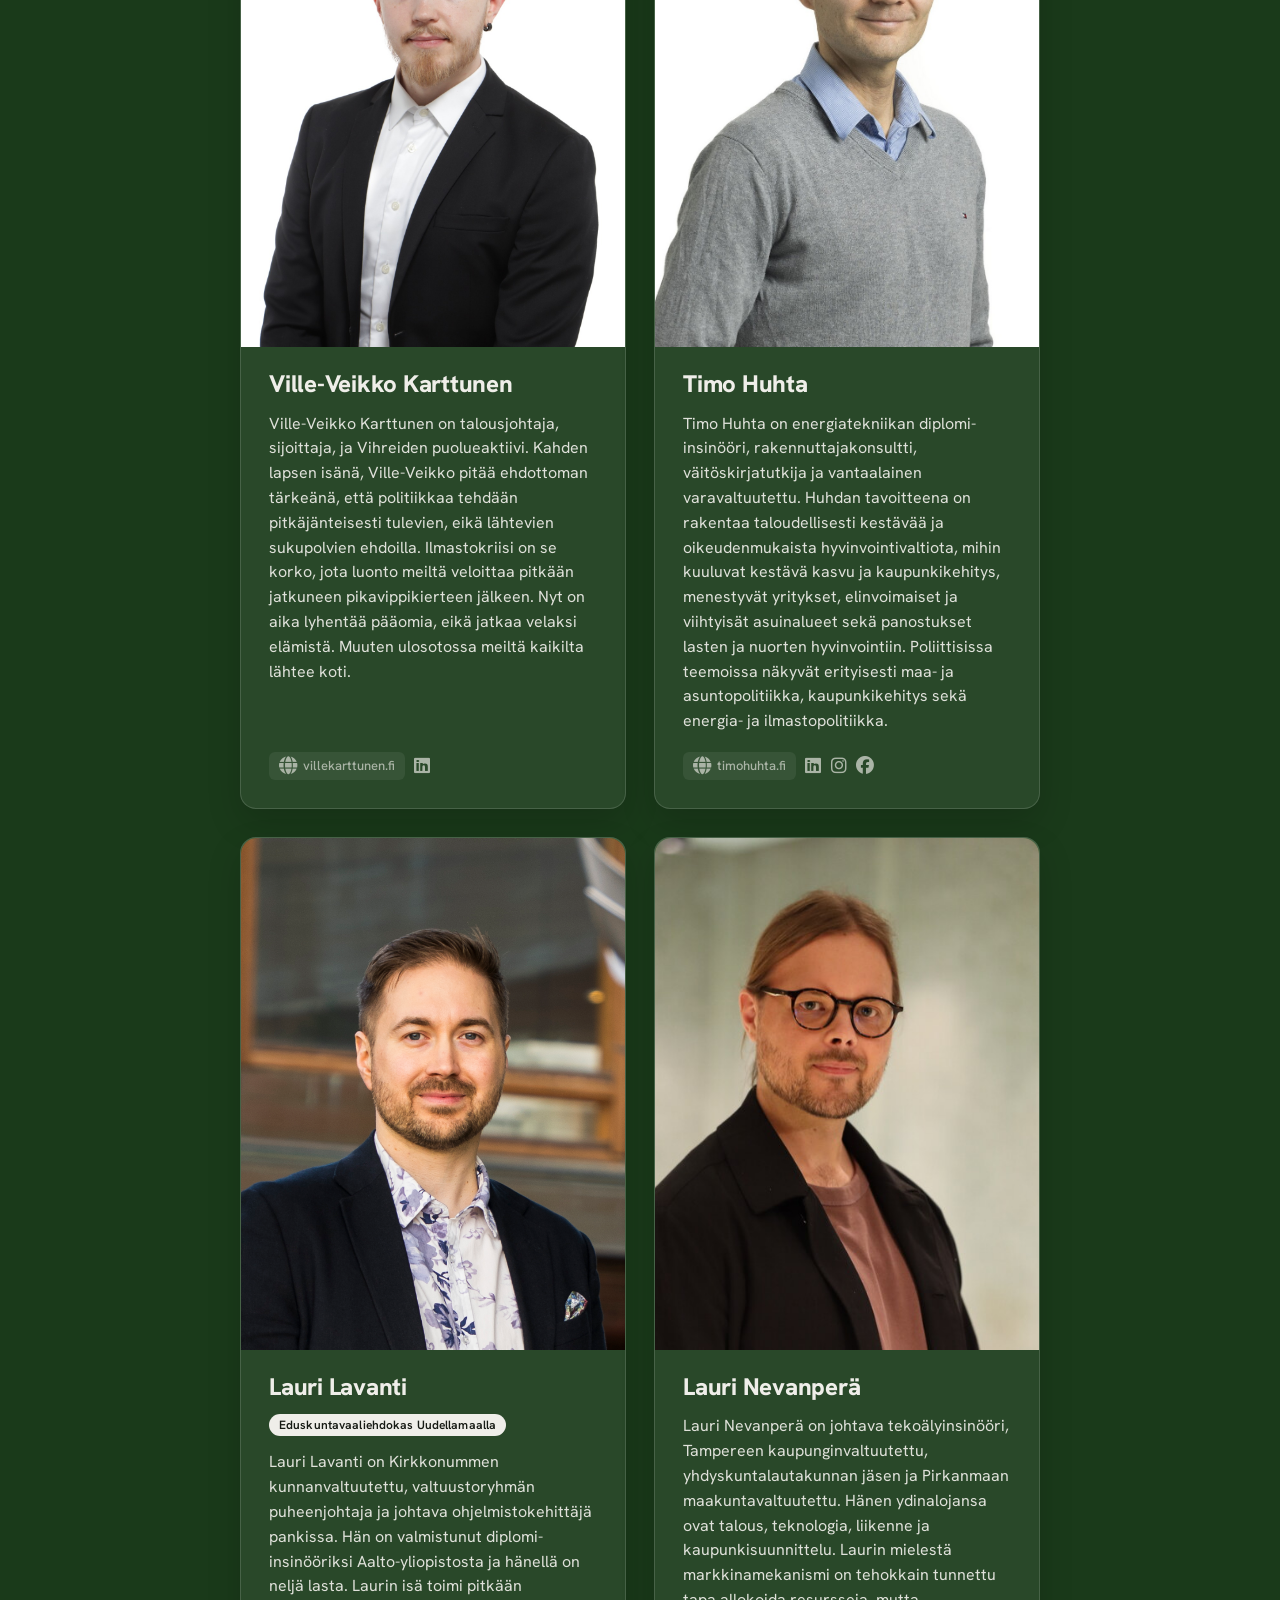
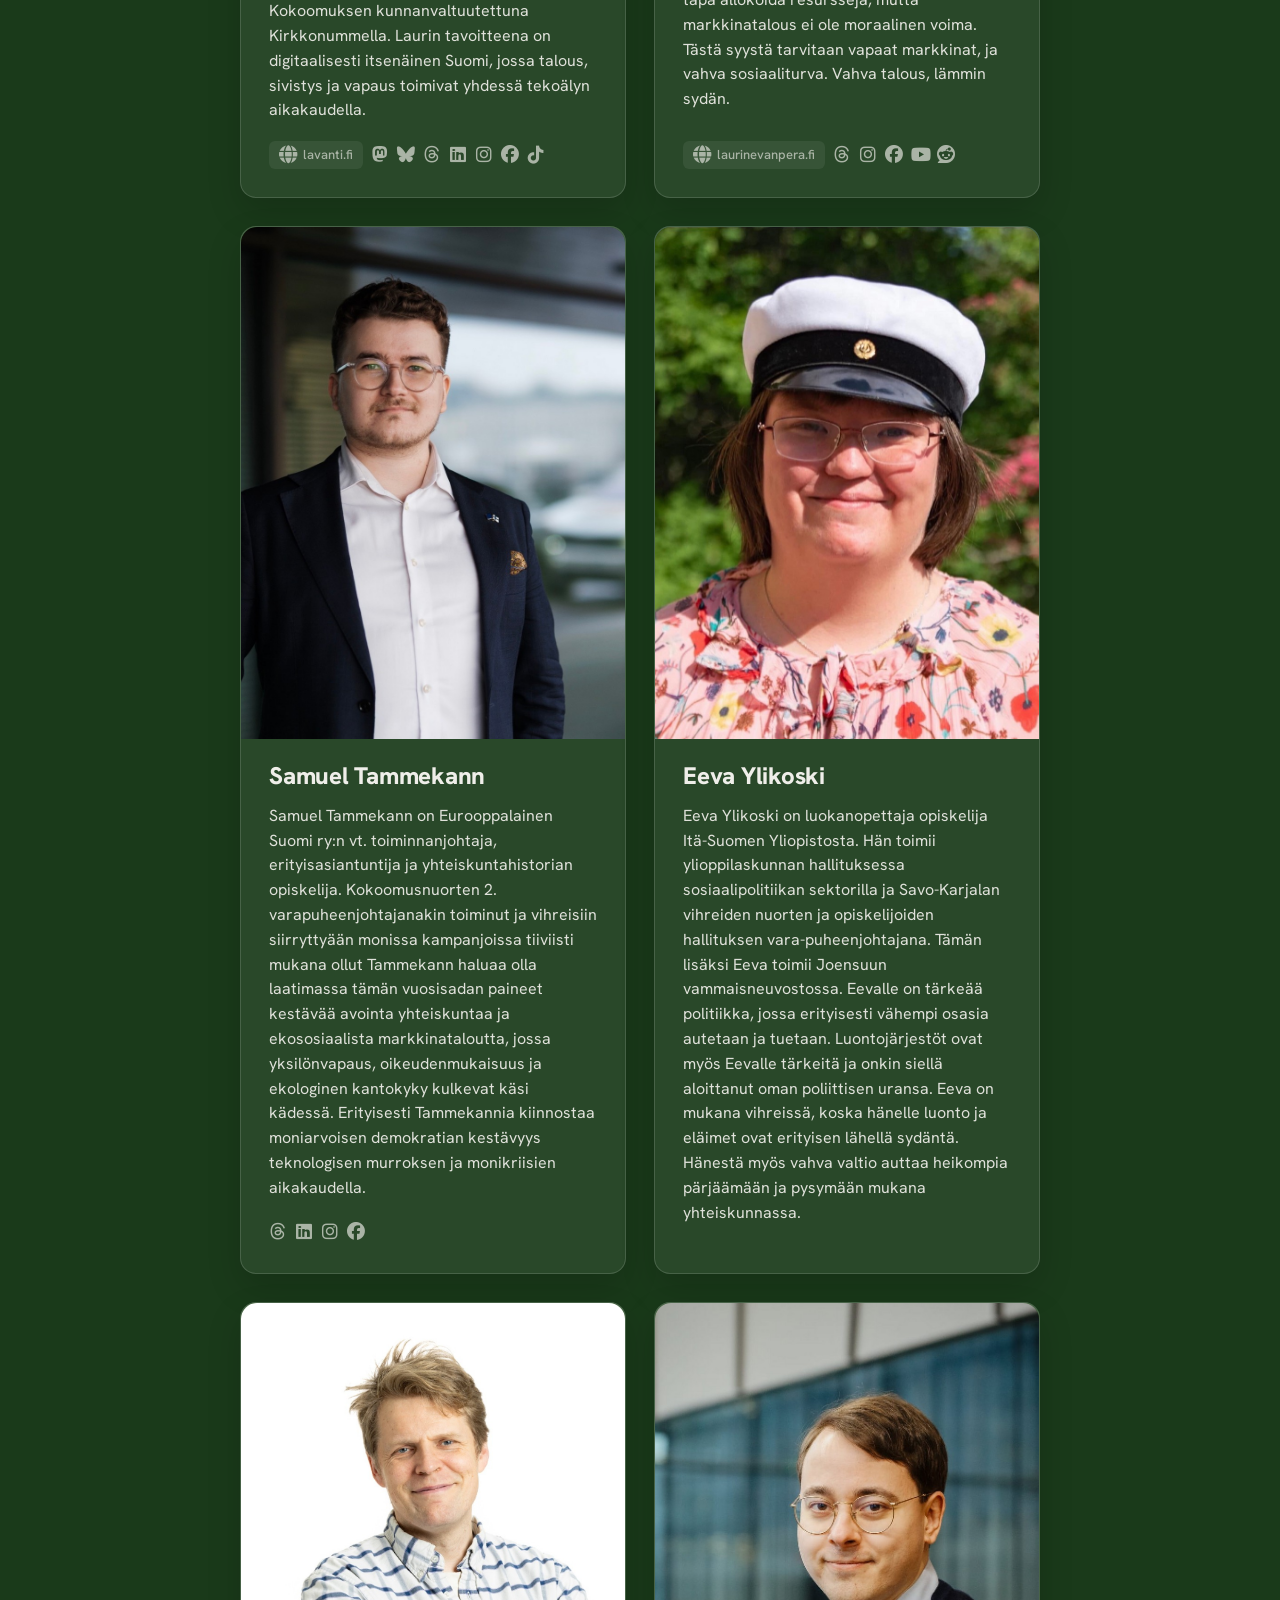
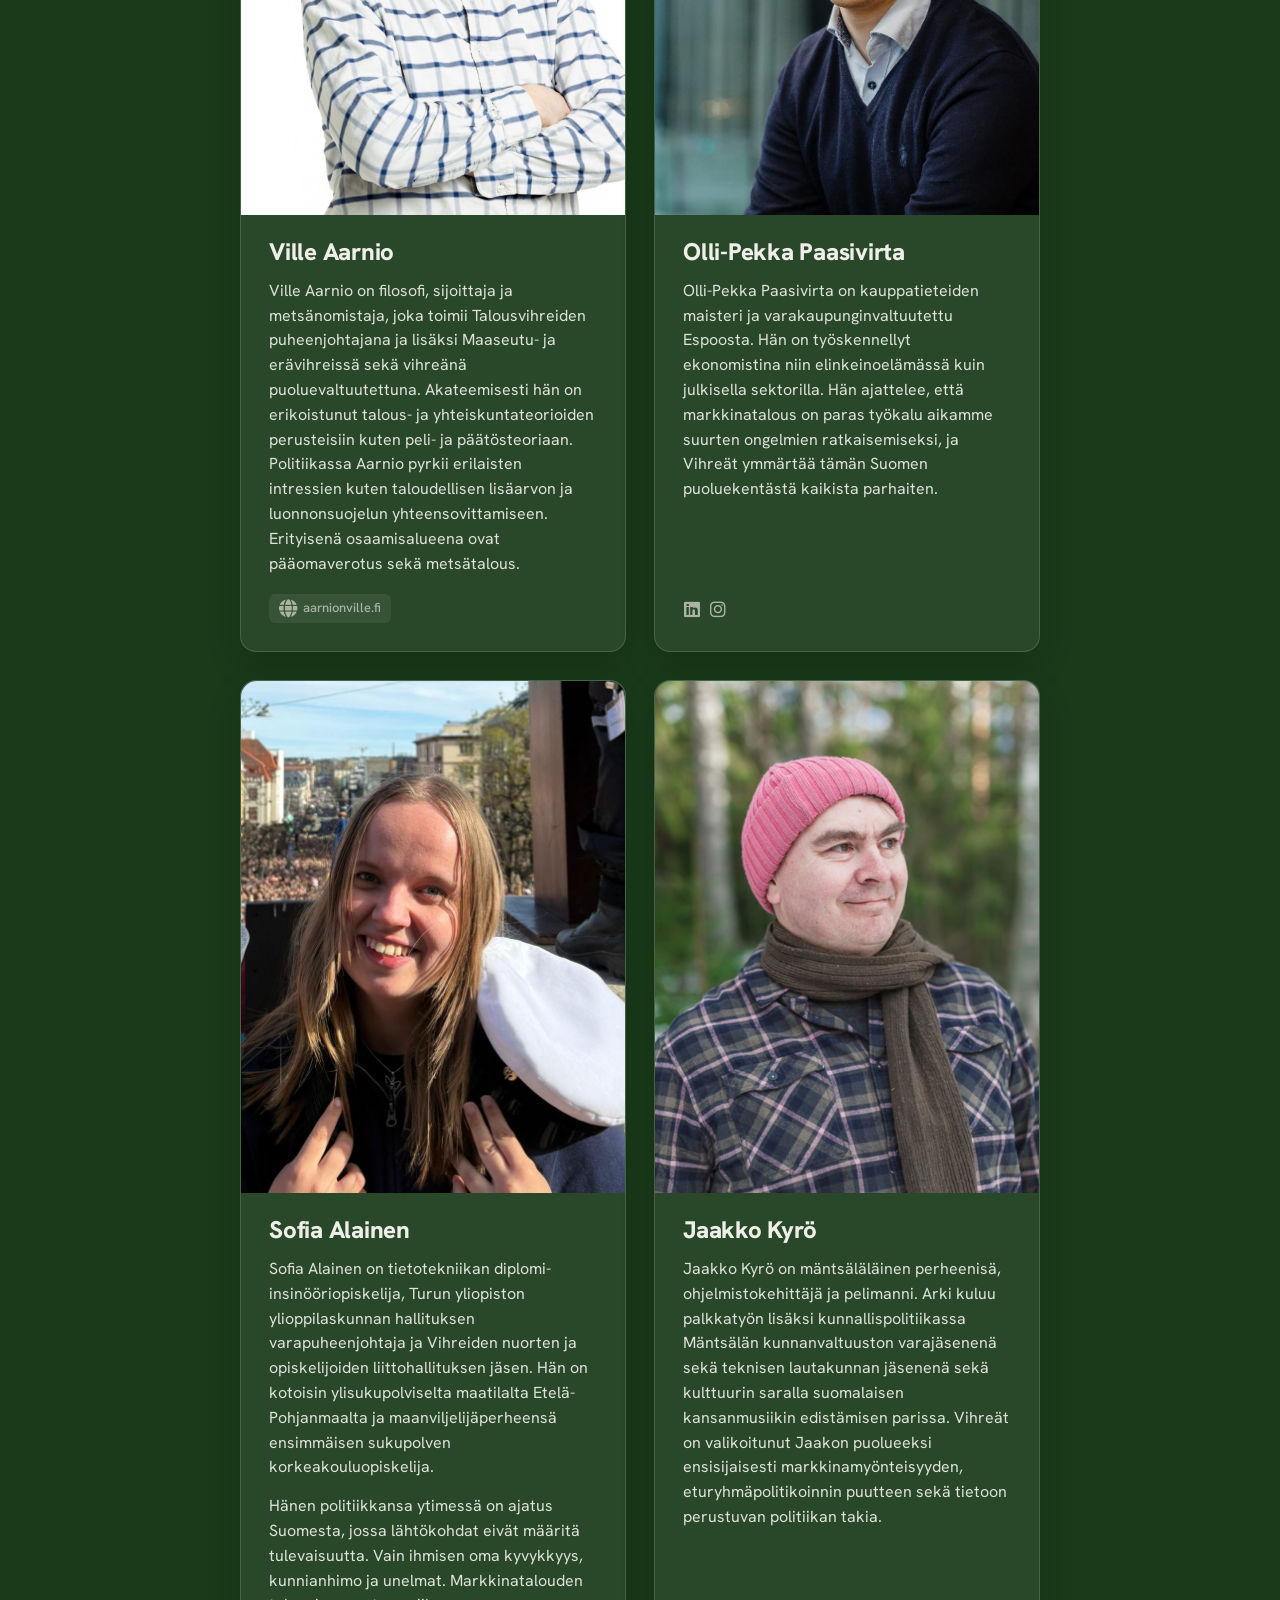
==== commit dd3d0401: "feat: add Ulla Santti to people list Parliamentary candidate in Savo-Karjala vaalipiiri.  Co-Authore" ====
--- a/index.html
+++ b/index.html
@@ -587,6 +587,22 @@
         </div>
       </div>
 
+      <!-- Santti, Ulla -->
+      <div class="person-card">
+        <img class="person-photo" src="/images/Ulla-Santti.jpeg" alt="Ulla Santti">
+        <h3>Ulla Santti</h3>
+        <span class="candidate-badge">Eduskuntavaaliehdokas Savo-Karjalassa</span>
+        <p>Olen Ulla Santti, TKI-asiantuntija ja projektipäällikkö Bio- ja kiertotalouden tutkimusalalta Savonia-ammattikorkeakoulusta. Työssäni rakennan ratkaisuja, jotka vahvistavat alueemme elinvoimaa, kestävää kasvua ja uusia työpaikkoja. Vapaa-ajallani teen väitöskirjaa sekä liikun mielelläni sulkapallokentällä. Hyvinvointi syntyy mielestäni tasapainosta työn, perheen ja arjen välillä.</p>
+        <p>Haluan rakentaa turvallisempaa ja elinvoimaisempaa Savo–Karjalaa, jossa hoitoon pääsee ajoissa, lähipalvelut säilyvät ja ihmiset saavat apua silloin, kun sitä tarvitaan. Bio- ja kiertotalous, yrittäjyys ja innovaatiot voivat tuoda alueellemme työtä ja tulevaisuuden uskoa. Samalla meidän on pidettävä huolta puhtaista vesistä, luonnosta ja kotimaisesta huoltovarmuudesta.</p>
+        <div class="person-links">
+          <a href="https://www.ullasantti.fi/" target="_blank" class="link-website"><i class="fa-solid fa-globe"></i> ullasantti.fi</a>
+          <a href="https://www.linkedin.com/in/ullasantti/" target="_blank" aria-label="LinkedIn"><i class="fa-brands fa-linkedin"></i></a>
+          <a href="https://www.instagram.com/ulbuslife/" target="_blank" aria-label="Instagram"><i class="fa-brands fa-instagram"></i></a>
+          <a href="https://www.facebook.com/santtiulla" target="_blank" aria-label="Facebook"><i class="fa-brands fa-facebook"></i></a>
+          <a href="https://www.tiktok.com/@ullasantti" target="_blank" aria-label="TikTok"><i class="fa-brands fa-tiktok"></i></a>
+        </div>
+      </div>
+
       <!-- Sielo, Susanna -->
       <div class="person-card">
         <img class="person-photo" style="object-position: center 60%" src="/images/Susanna-Sielo.jpg" alt="Susanna Sielo">
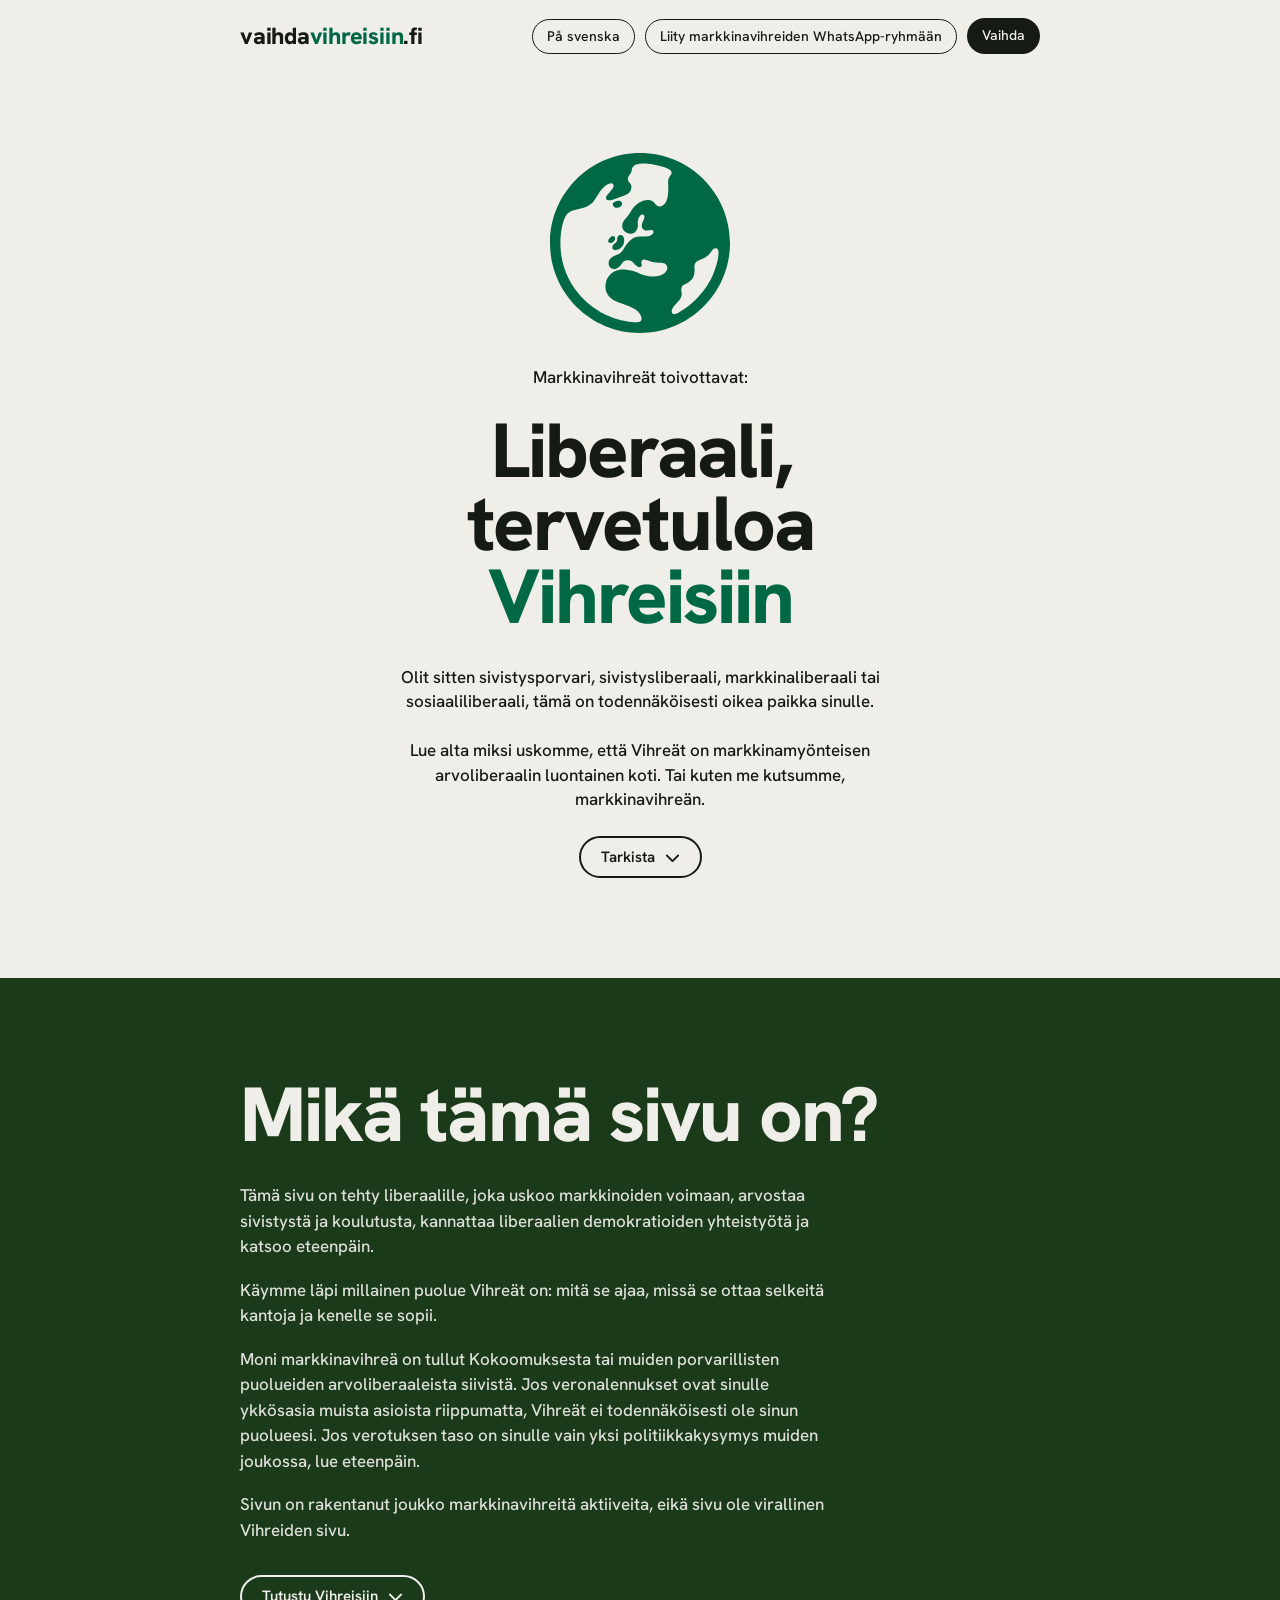
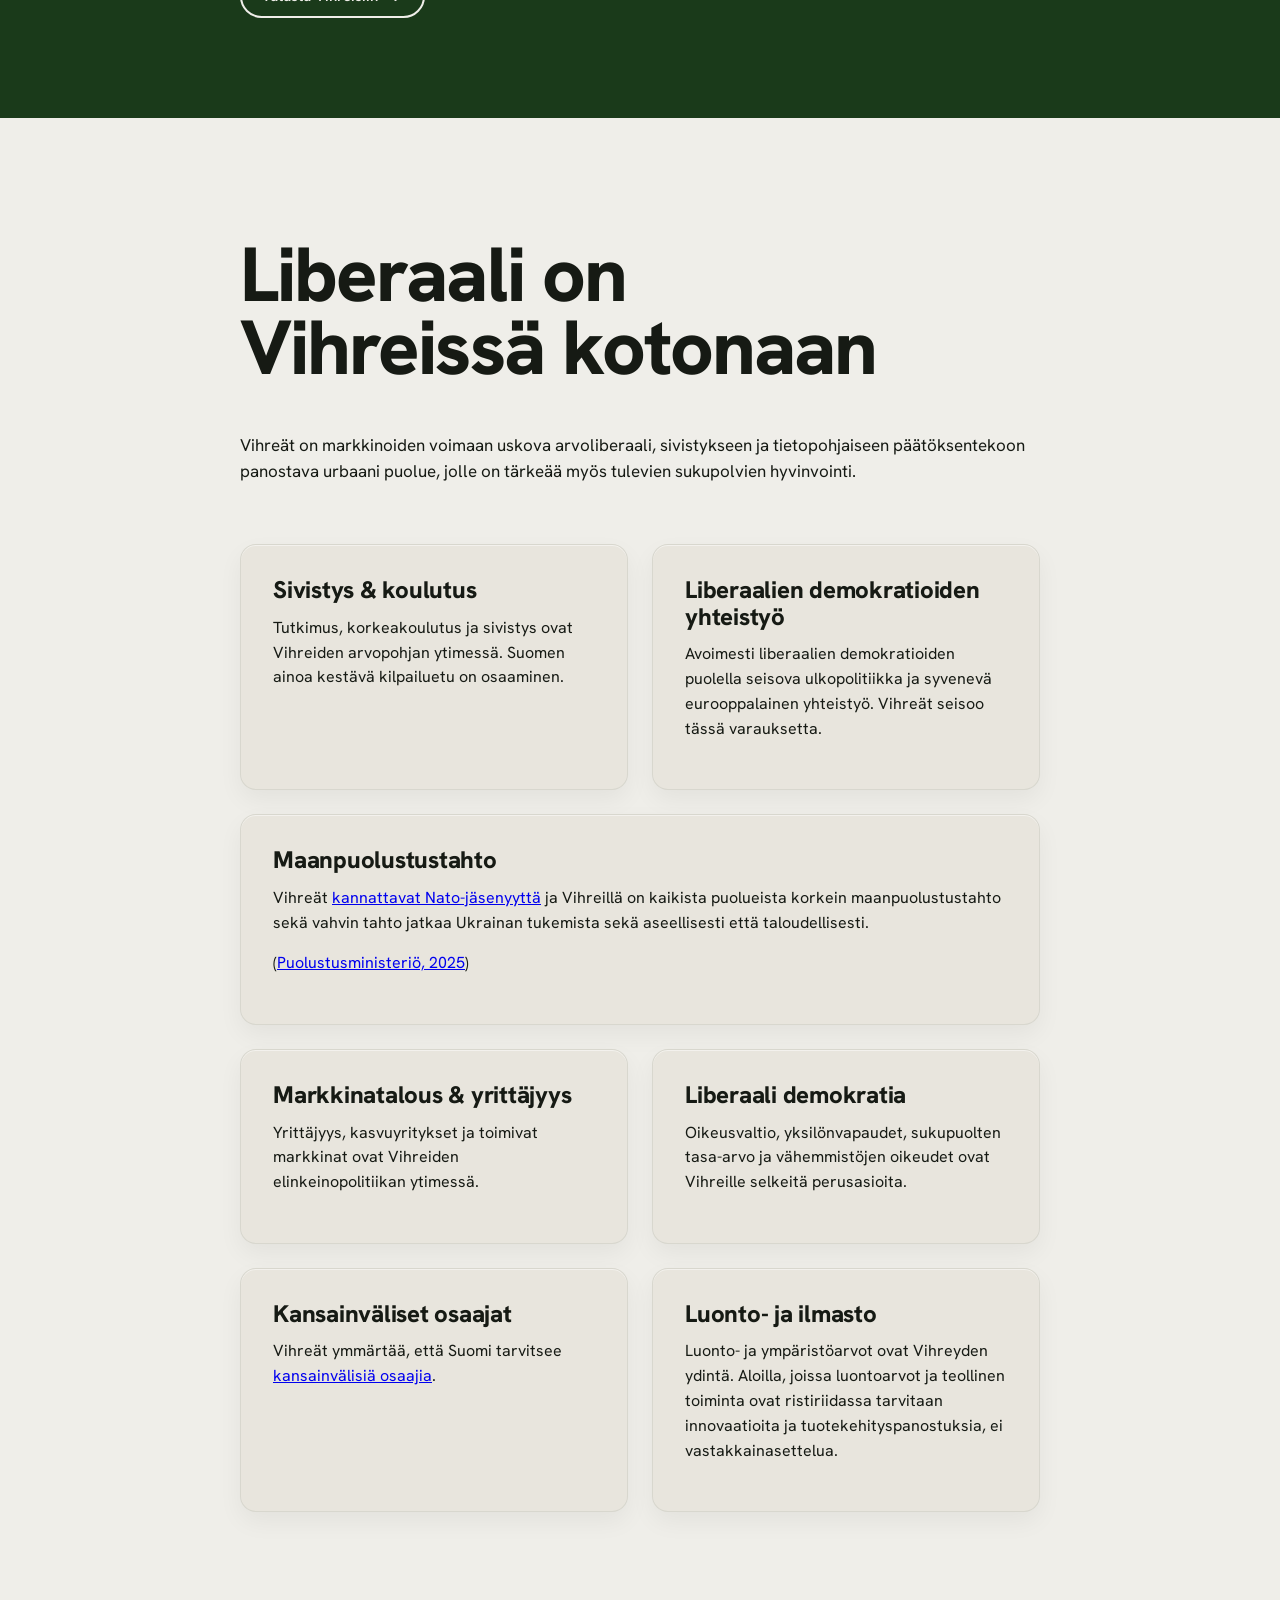
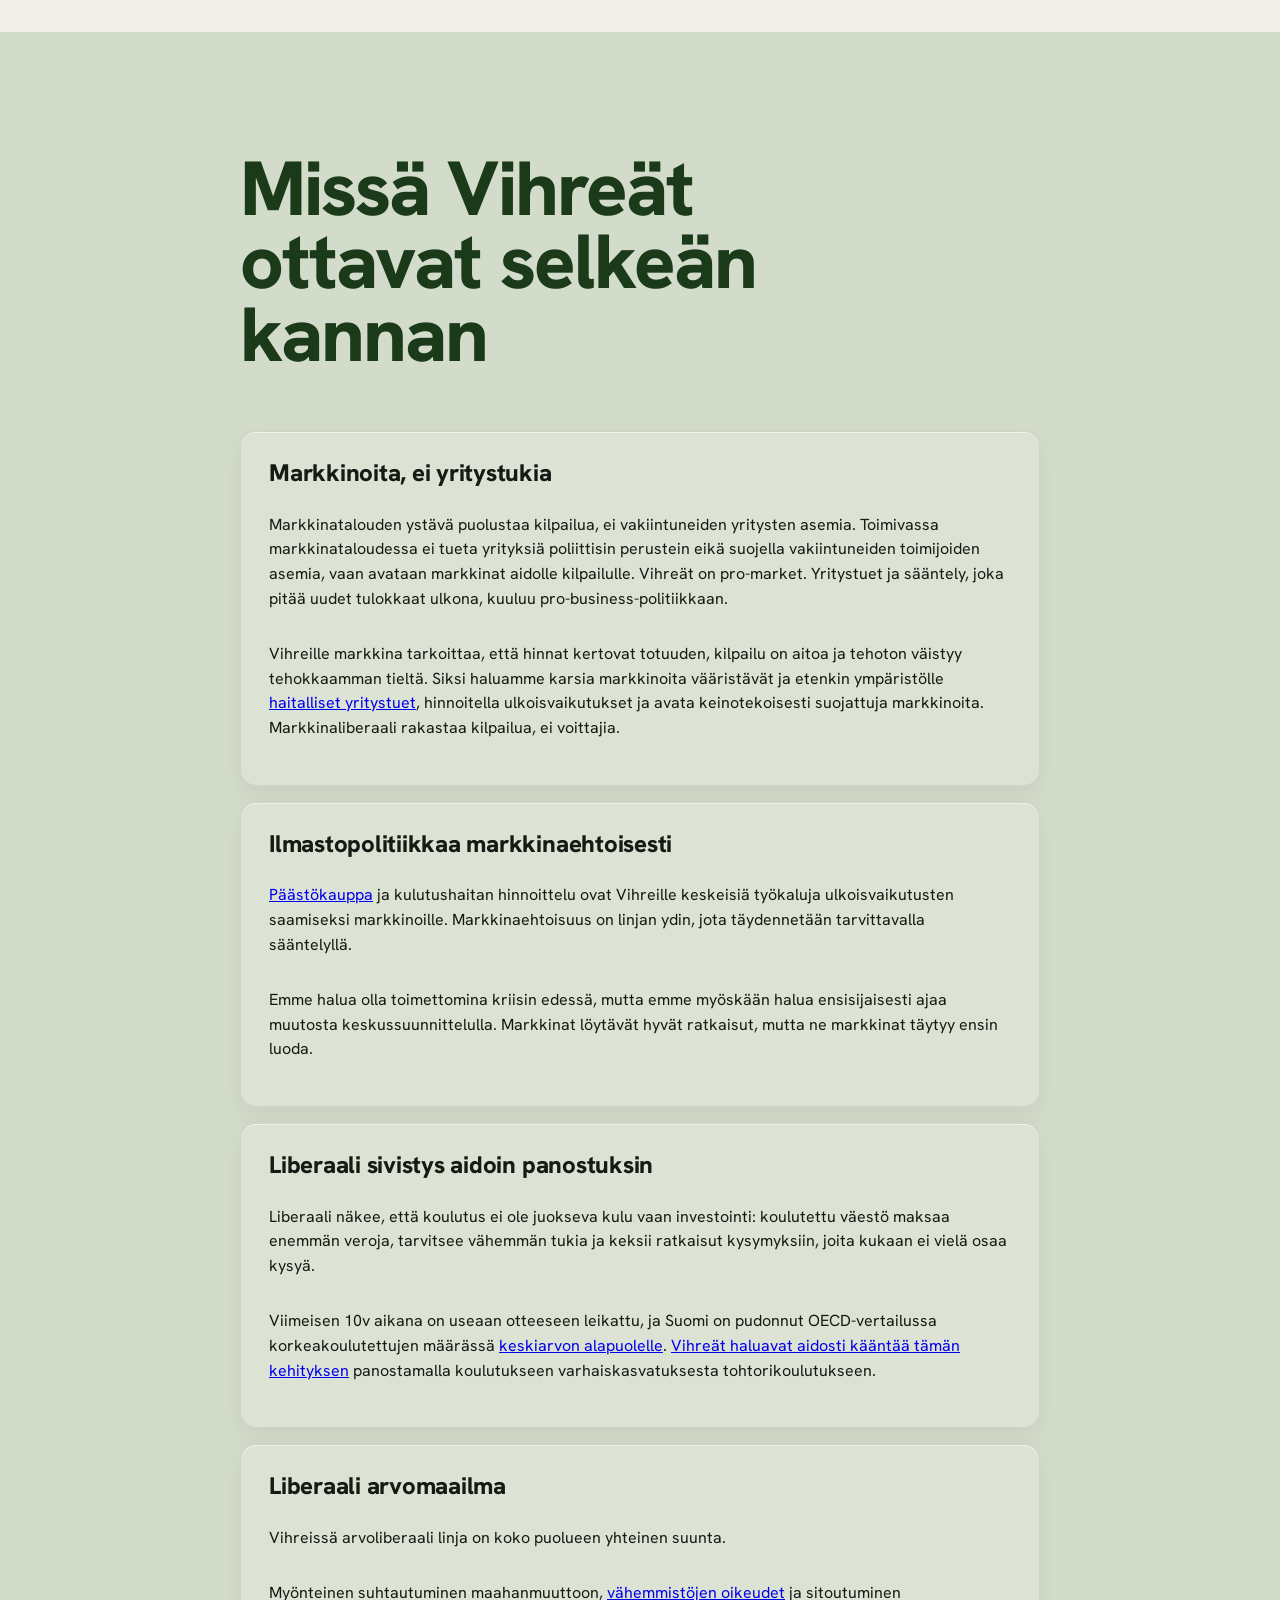
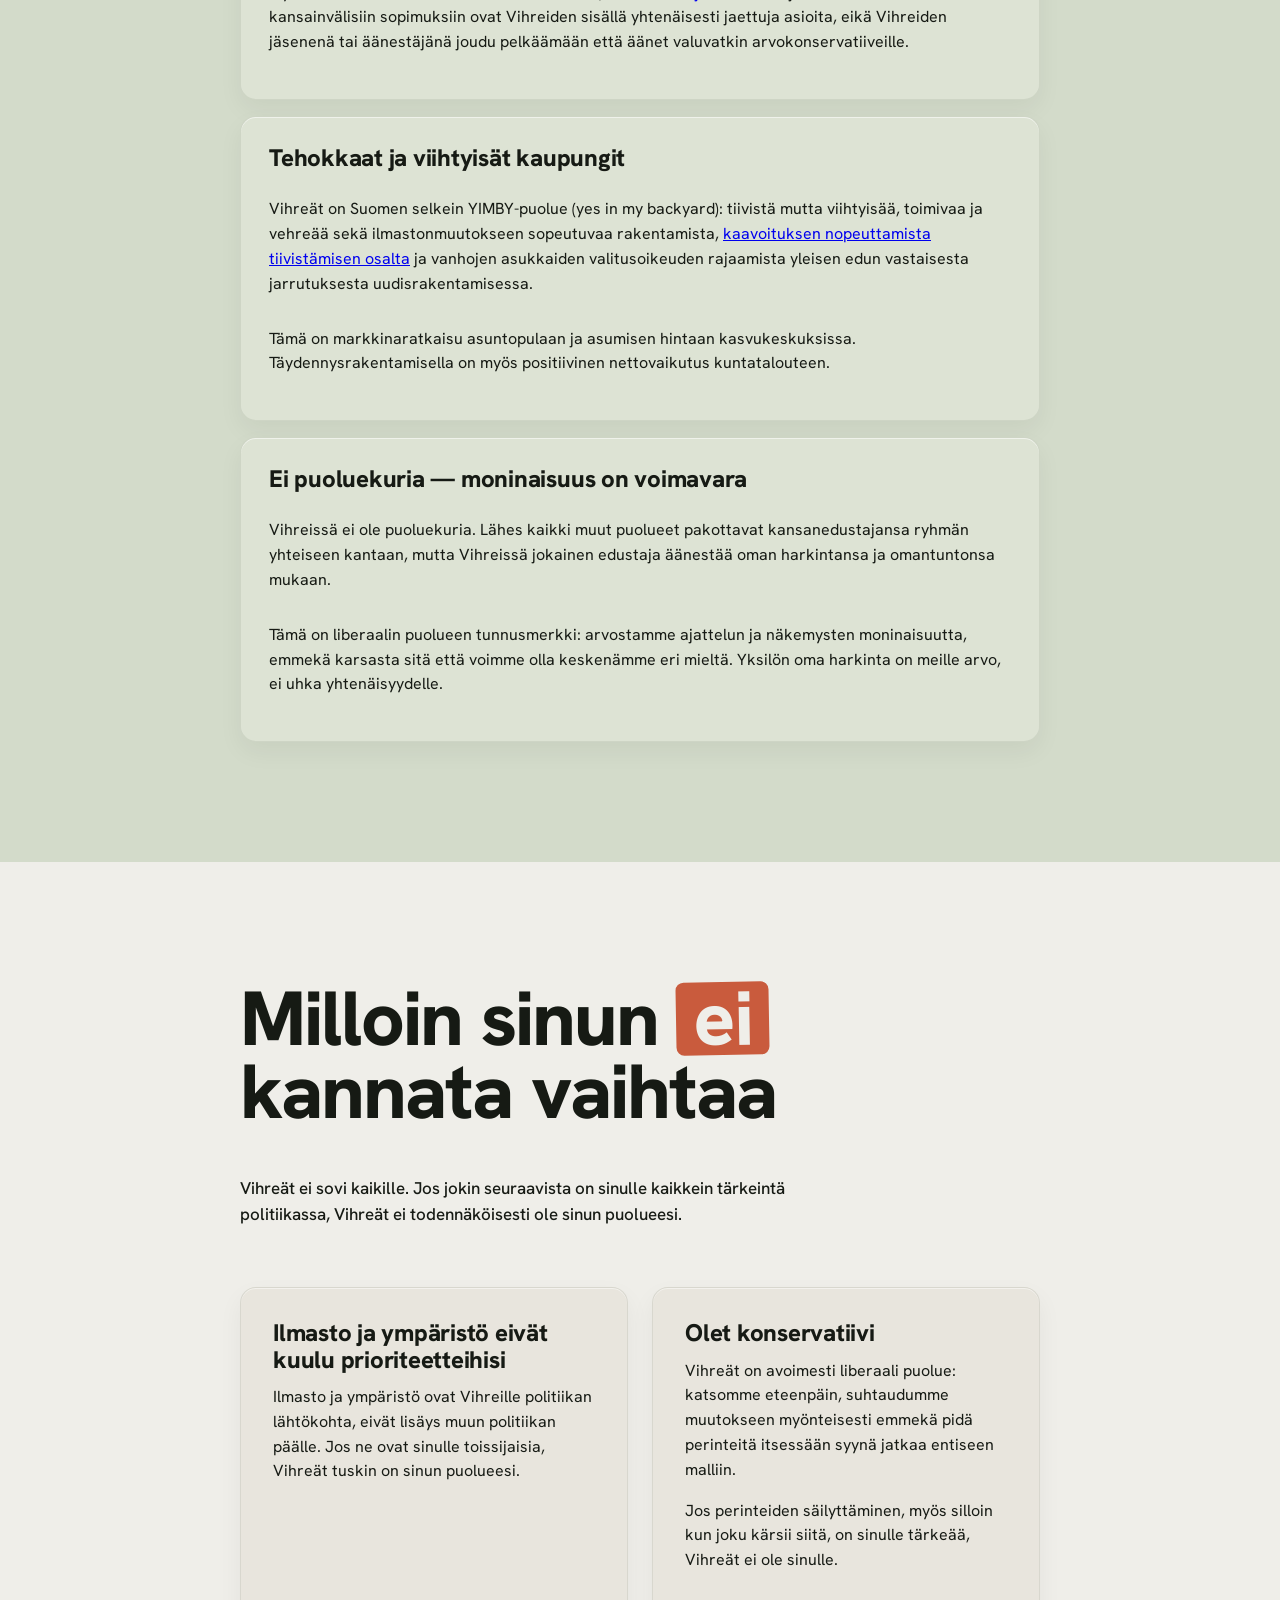
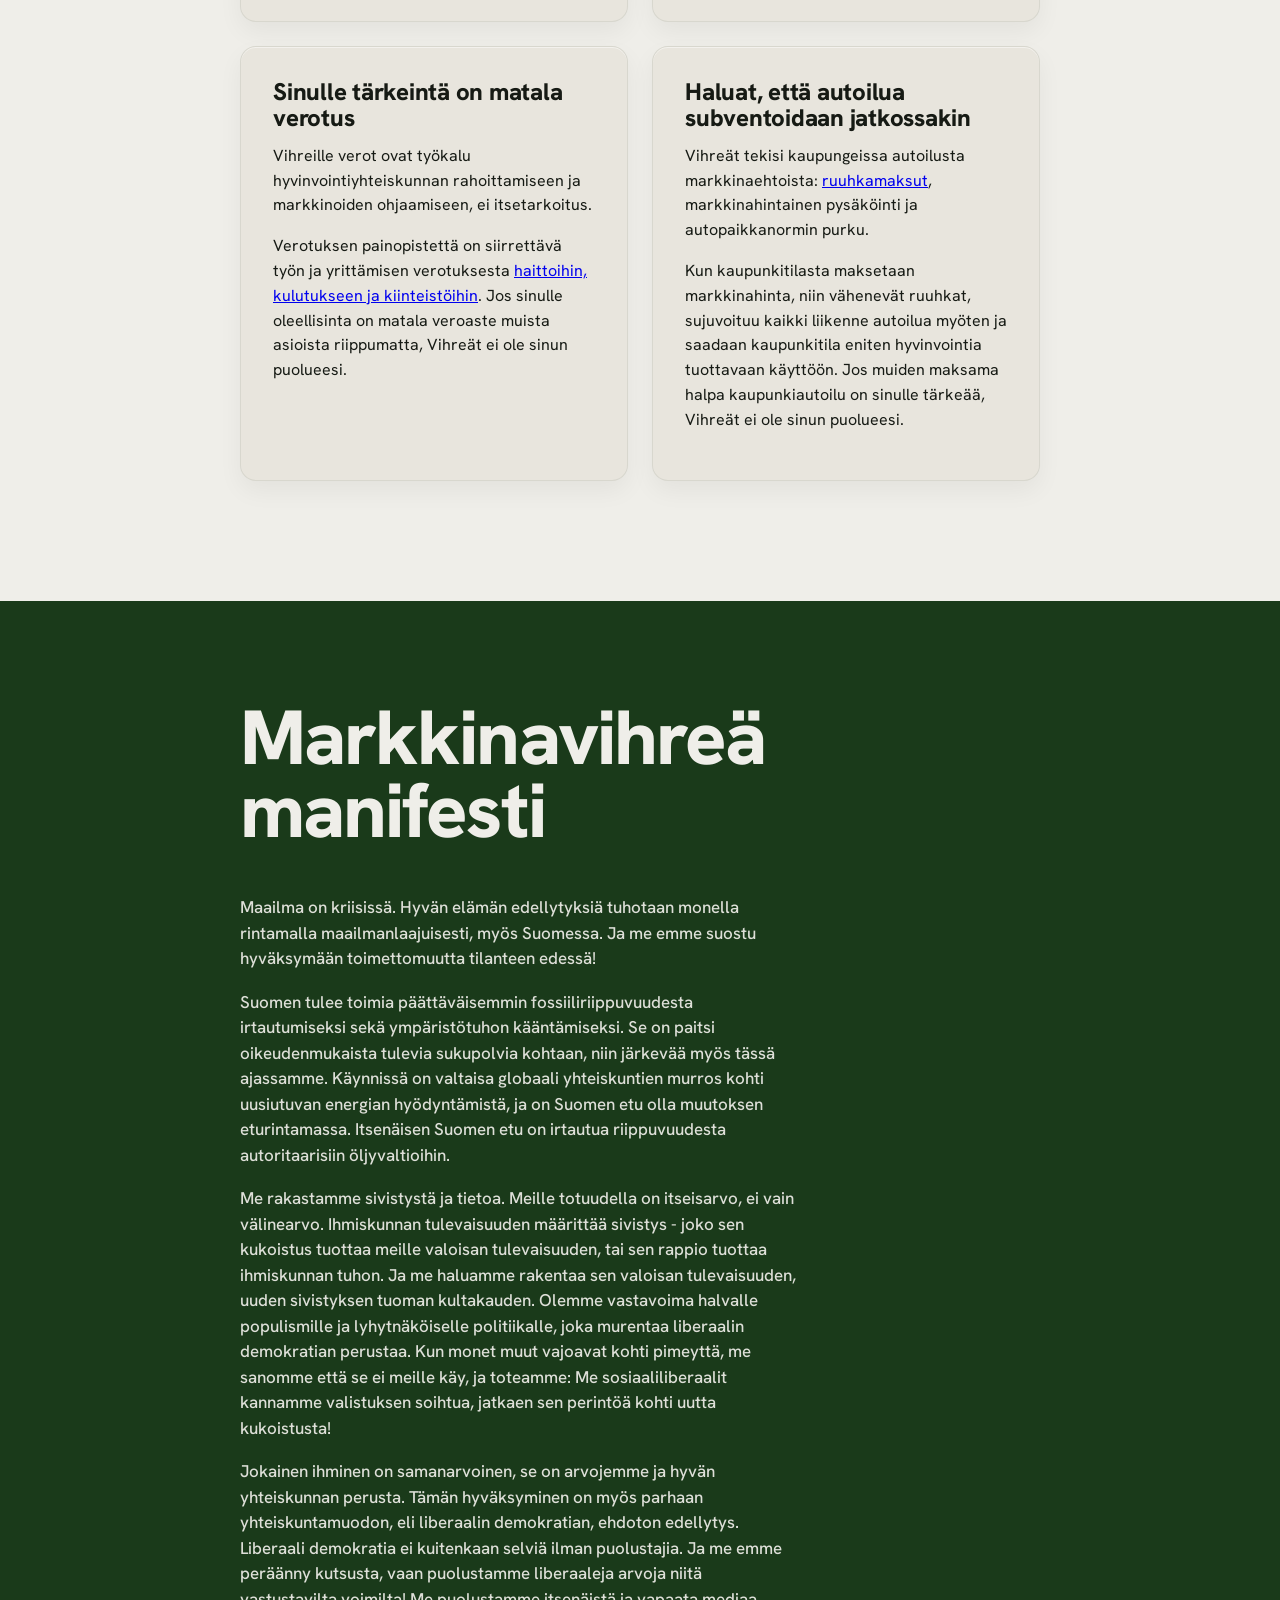
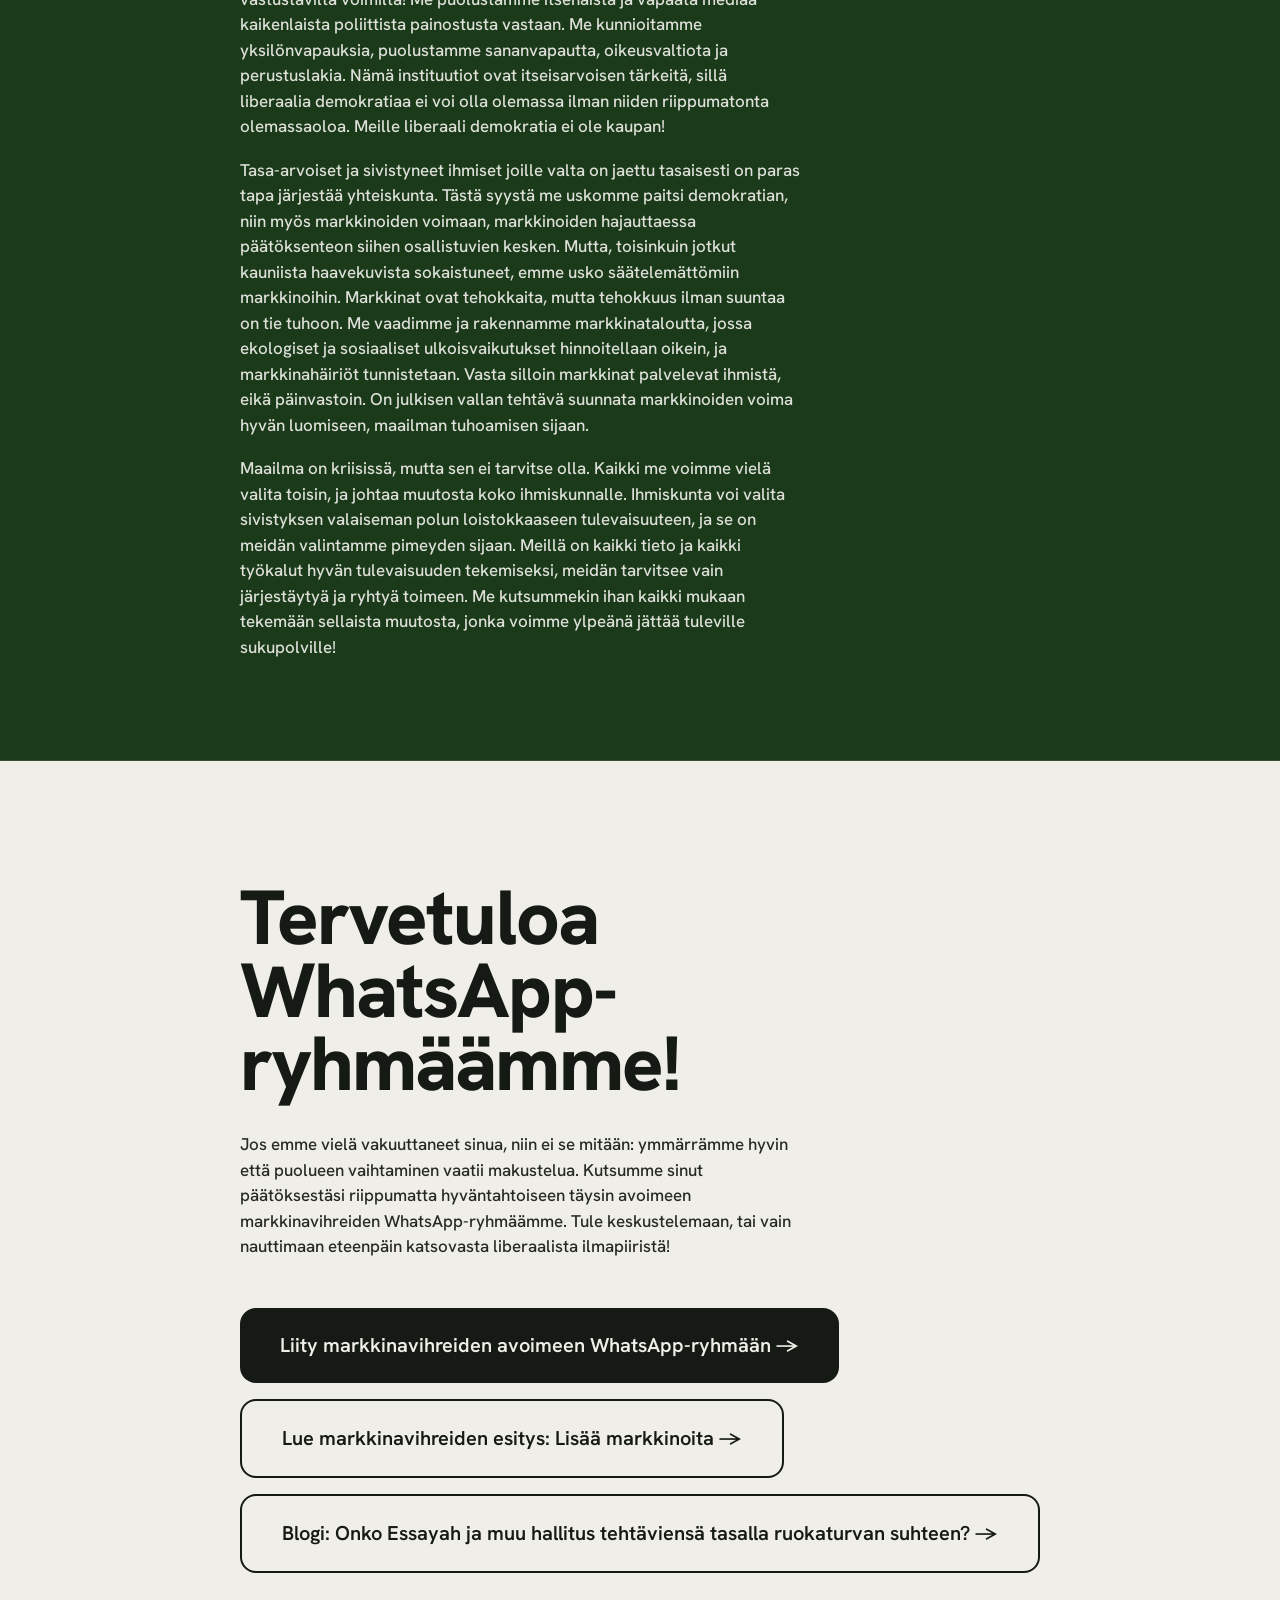
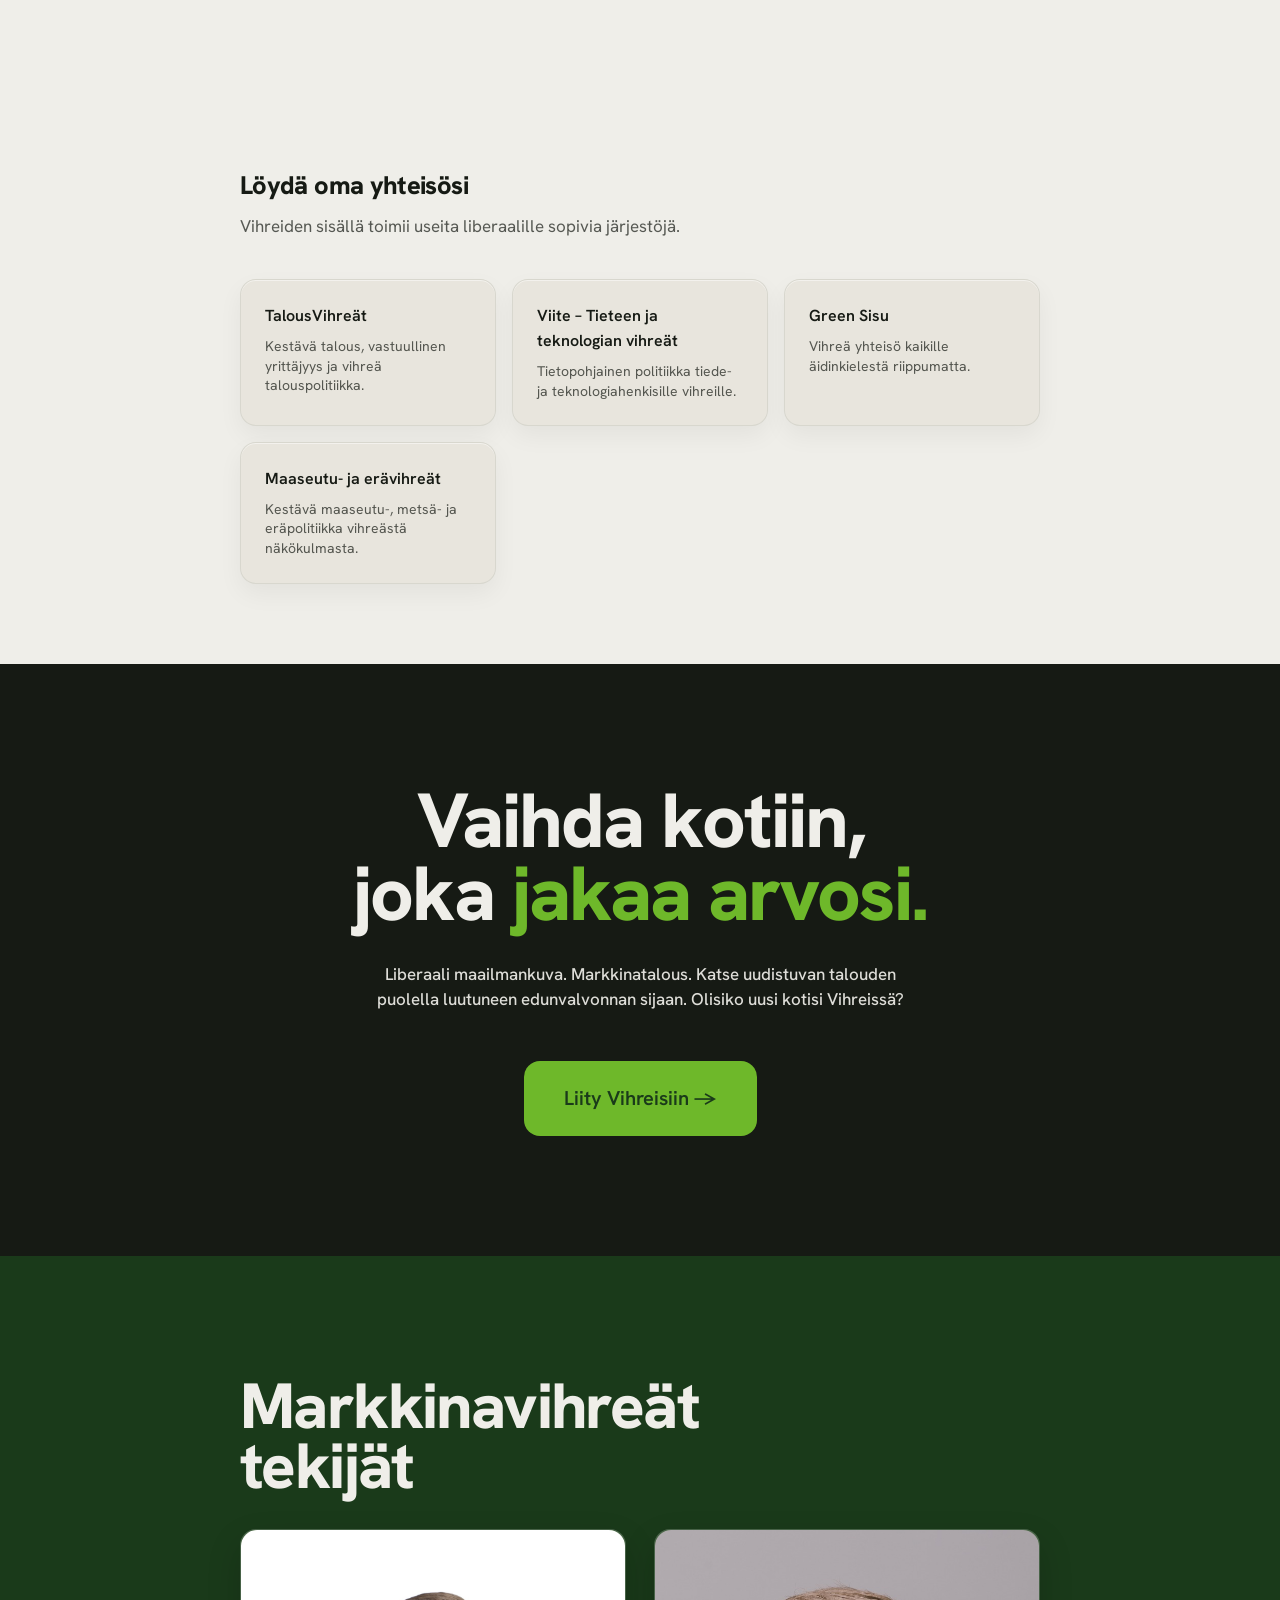
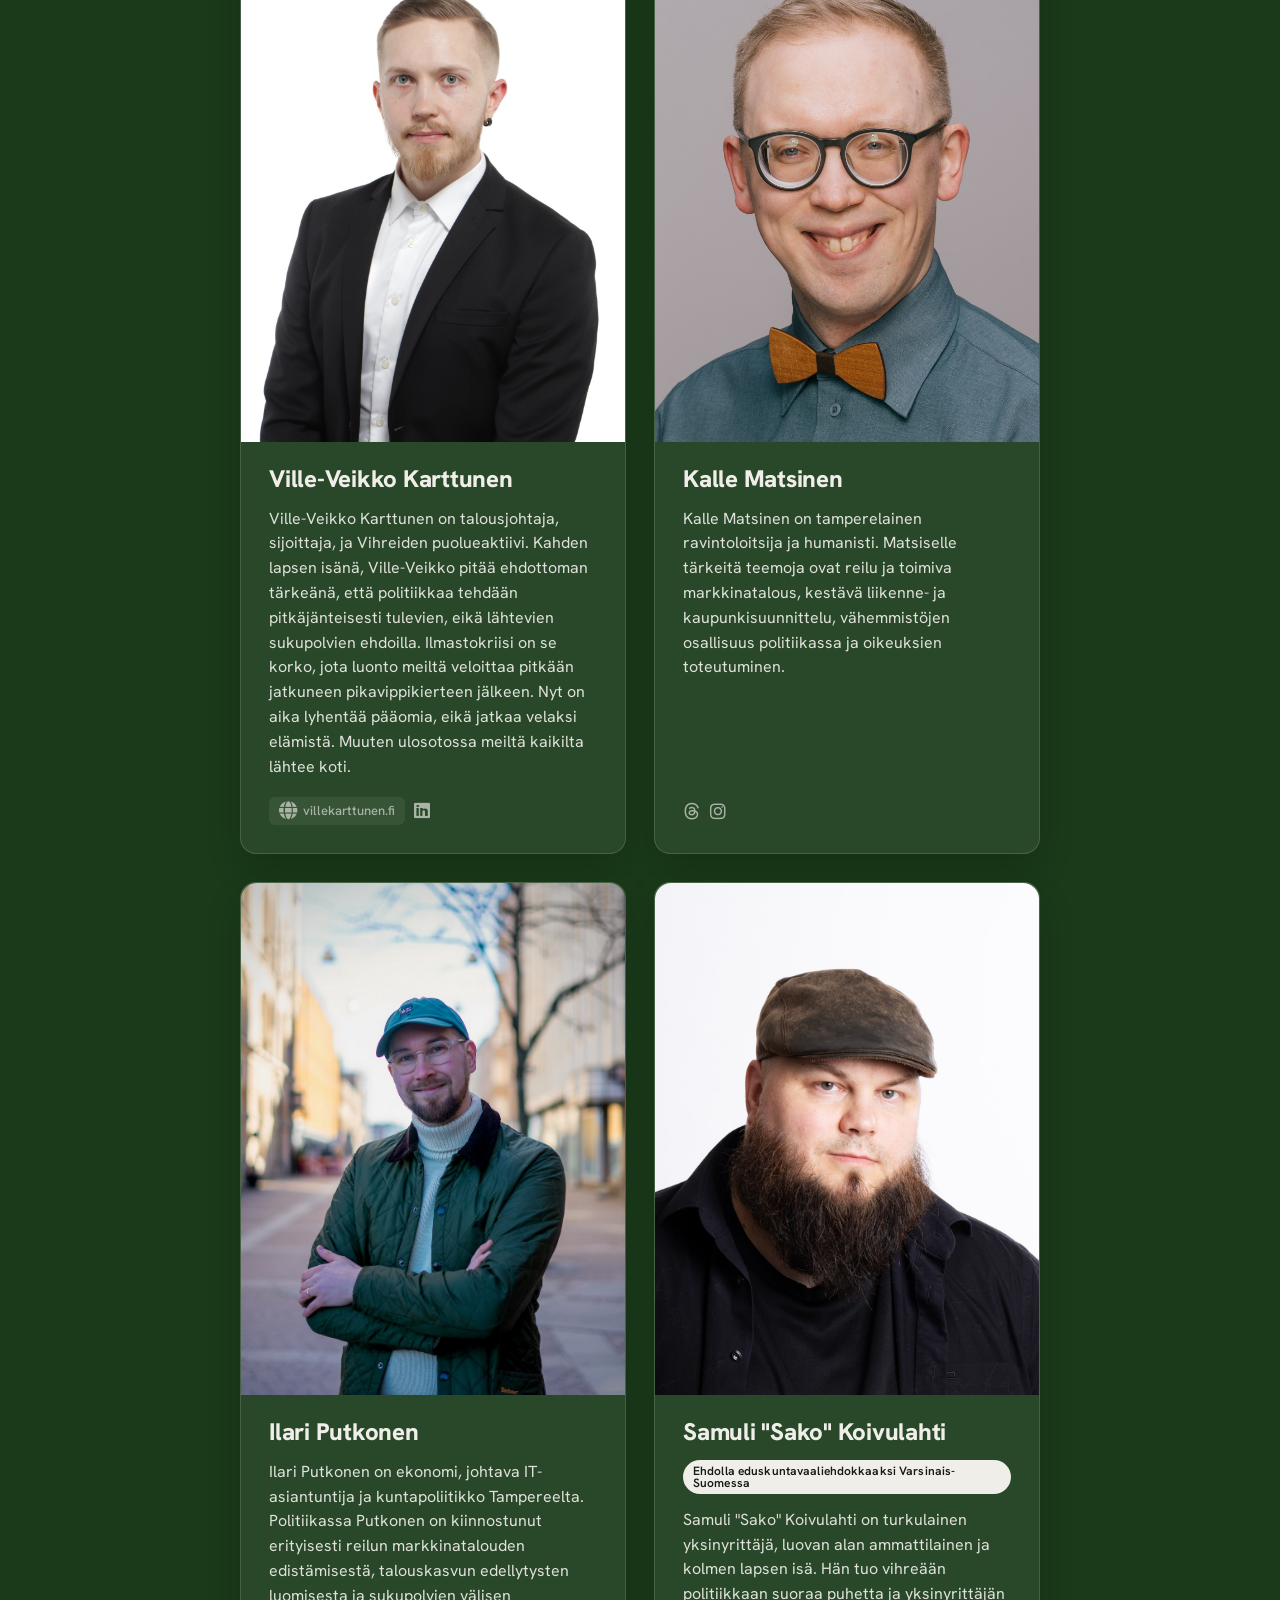
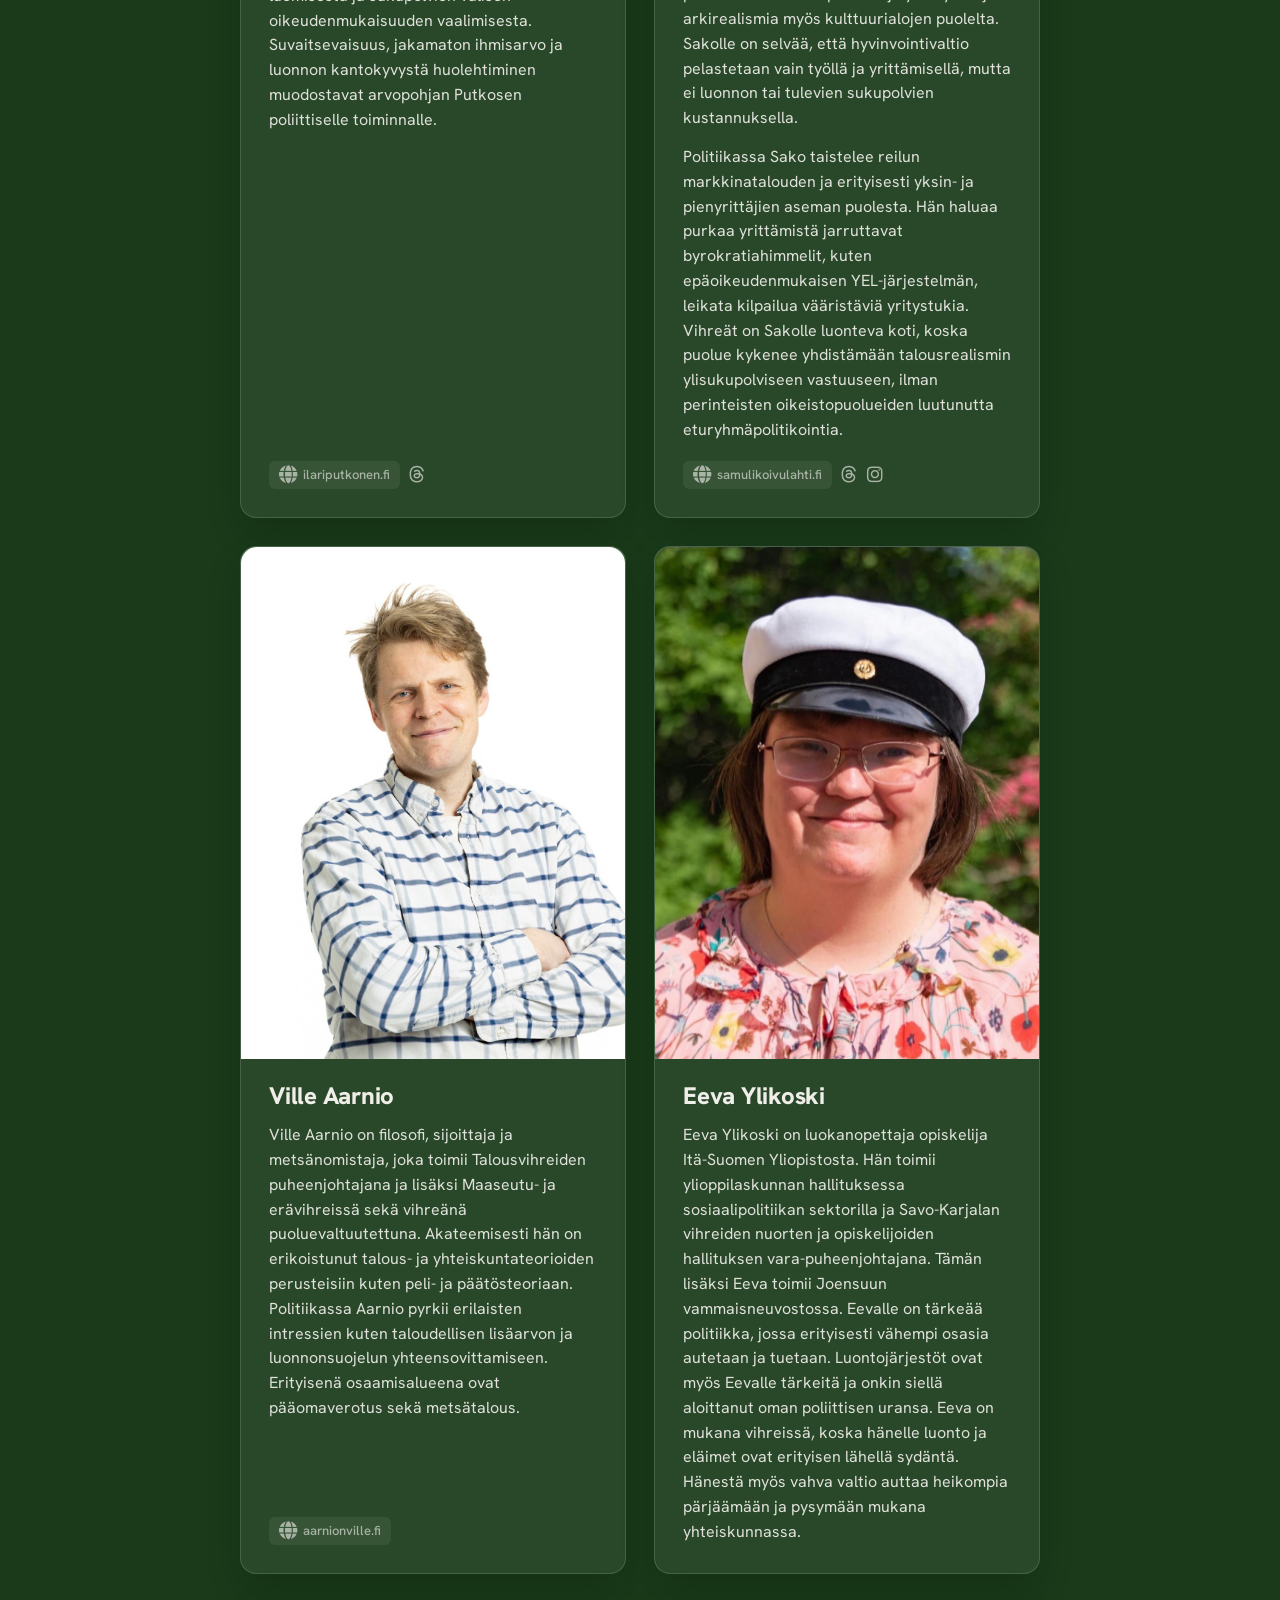
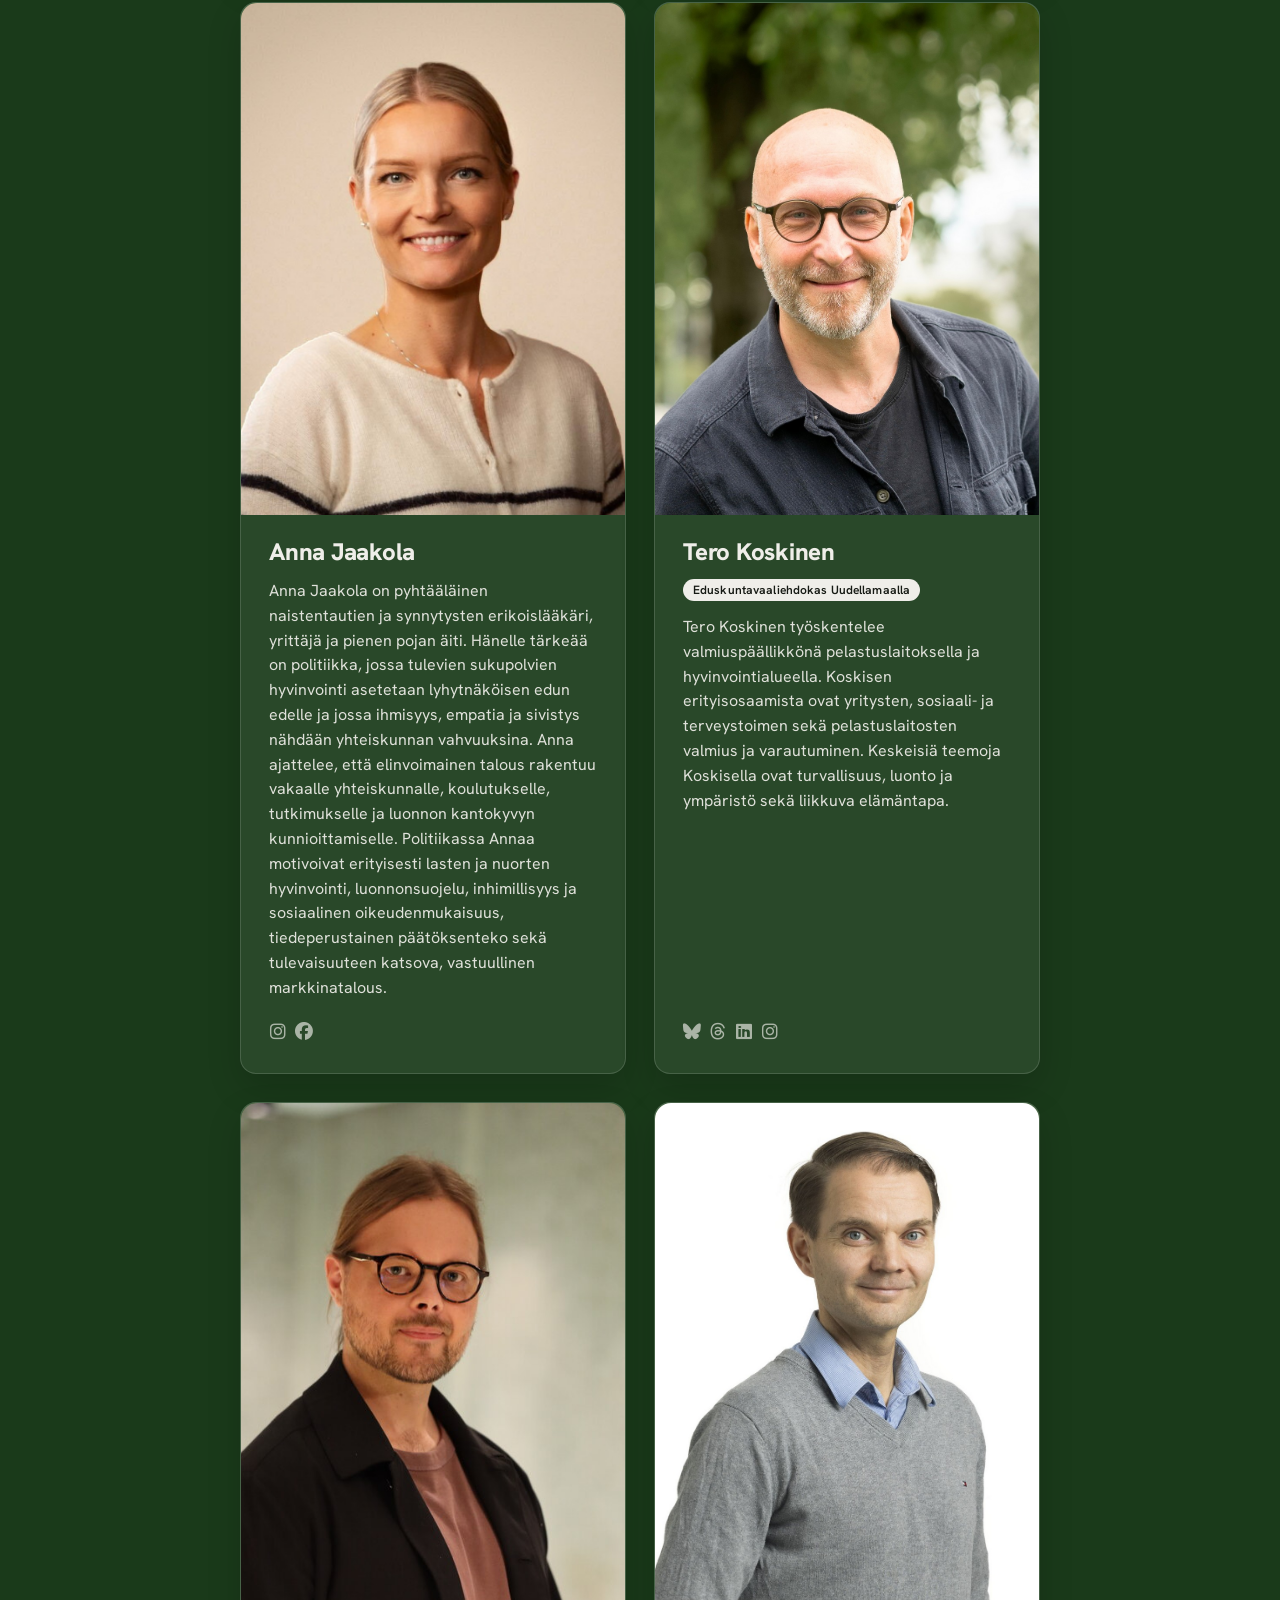
==== commit 64eb1bed: "Merge 195b15a23a0db14fea548f34269184ba7a5d9549 into dd3d0401ef8c08561bb432791e2741981ceafe68" ====
--- a/index.html
+++ b/index.html
@@ -226,6 +226,7 @@
     <p>Jos emme vielä vakuuttaneet sinua, niin ei se mitään: ymmärrämme hyvin että puolueen vaihtaminen vaatii makustelua. Kutsumme sinut päätöksestäsi riippumatta hyväntahtoiseen täysin avoimeen markkinavihreiden WhatsApp-ryhmäämme. Tule keskustelemaan, tai vain nauttimaan eteenpäin katsovasta liberaalista ilmapiiristä!</p>
     <a href="https://chat.whatsapp.com/DFBhxqTOmLRHqGgUzupy7L" class="btn btn-contained-lg">Liity markkinavihreiden avoimeen WhatsApp-ryhmään →</a>
     <a href="/lisaa-markkinoita/" class="btn btn-outline-lg" style="margin-top: 16px;">Lue markkinavihreiden esitys: Lisää markkinoita →</a>
+    <a href="/essayah-ruokaturva/" class="btn btn-outline-lg" style="margin-top: 16px;">Blogi: Onko Essayah ja muu hallitus tehtäviensä tasalla ruokaturvan suhteen? →</a>
   </div>
 </section>
 
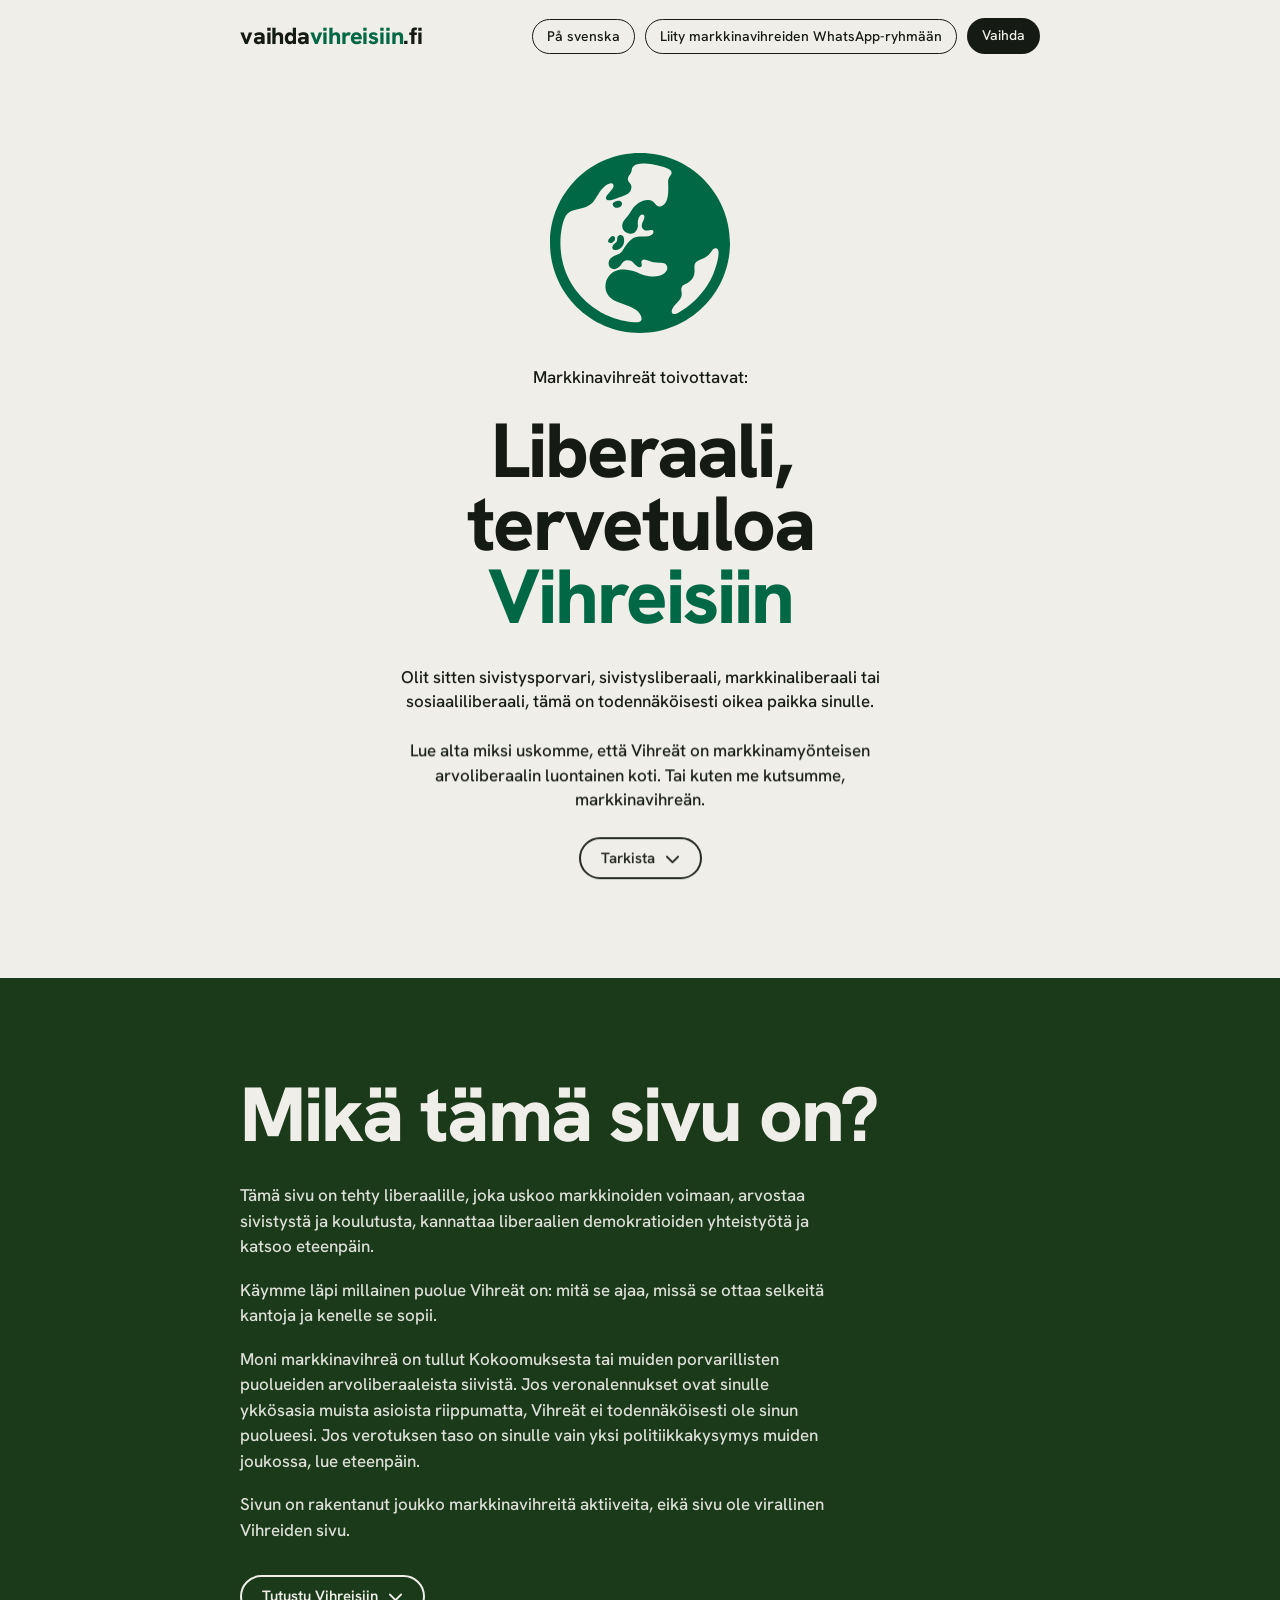
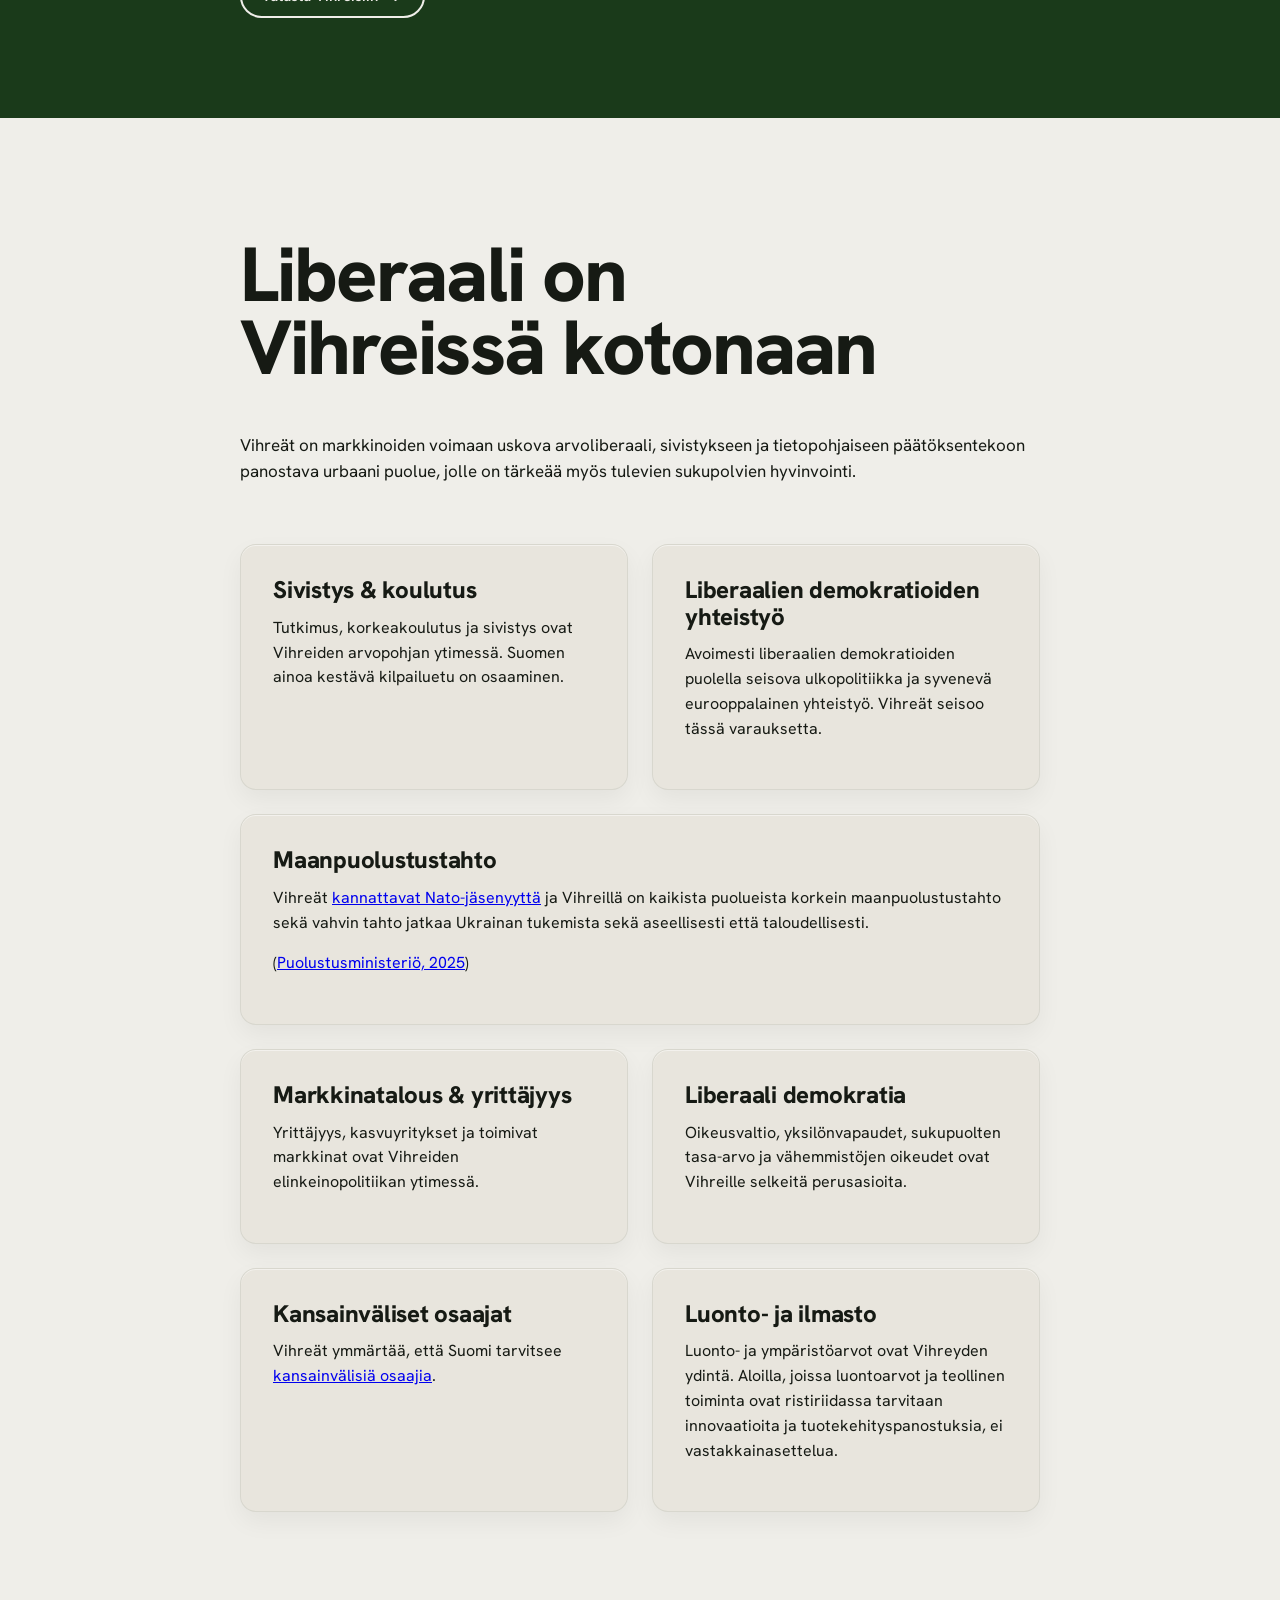
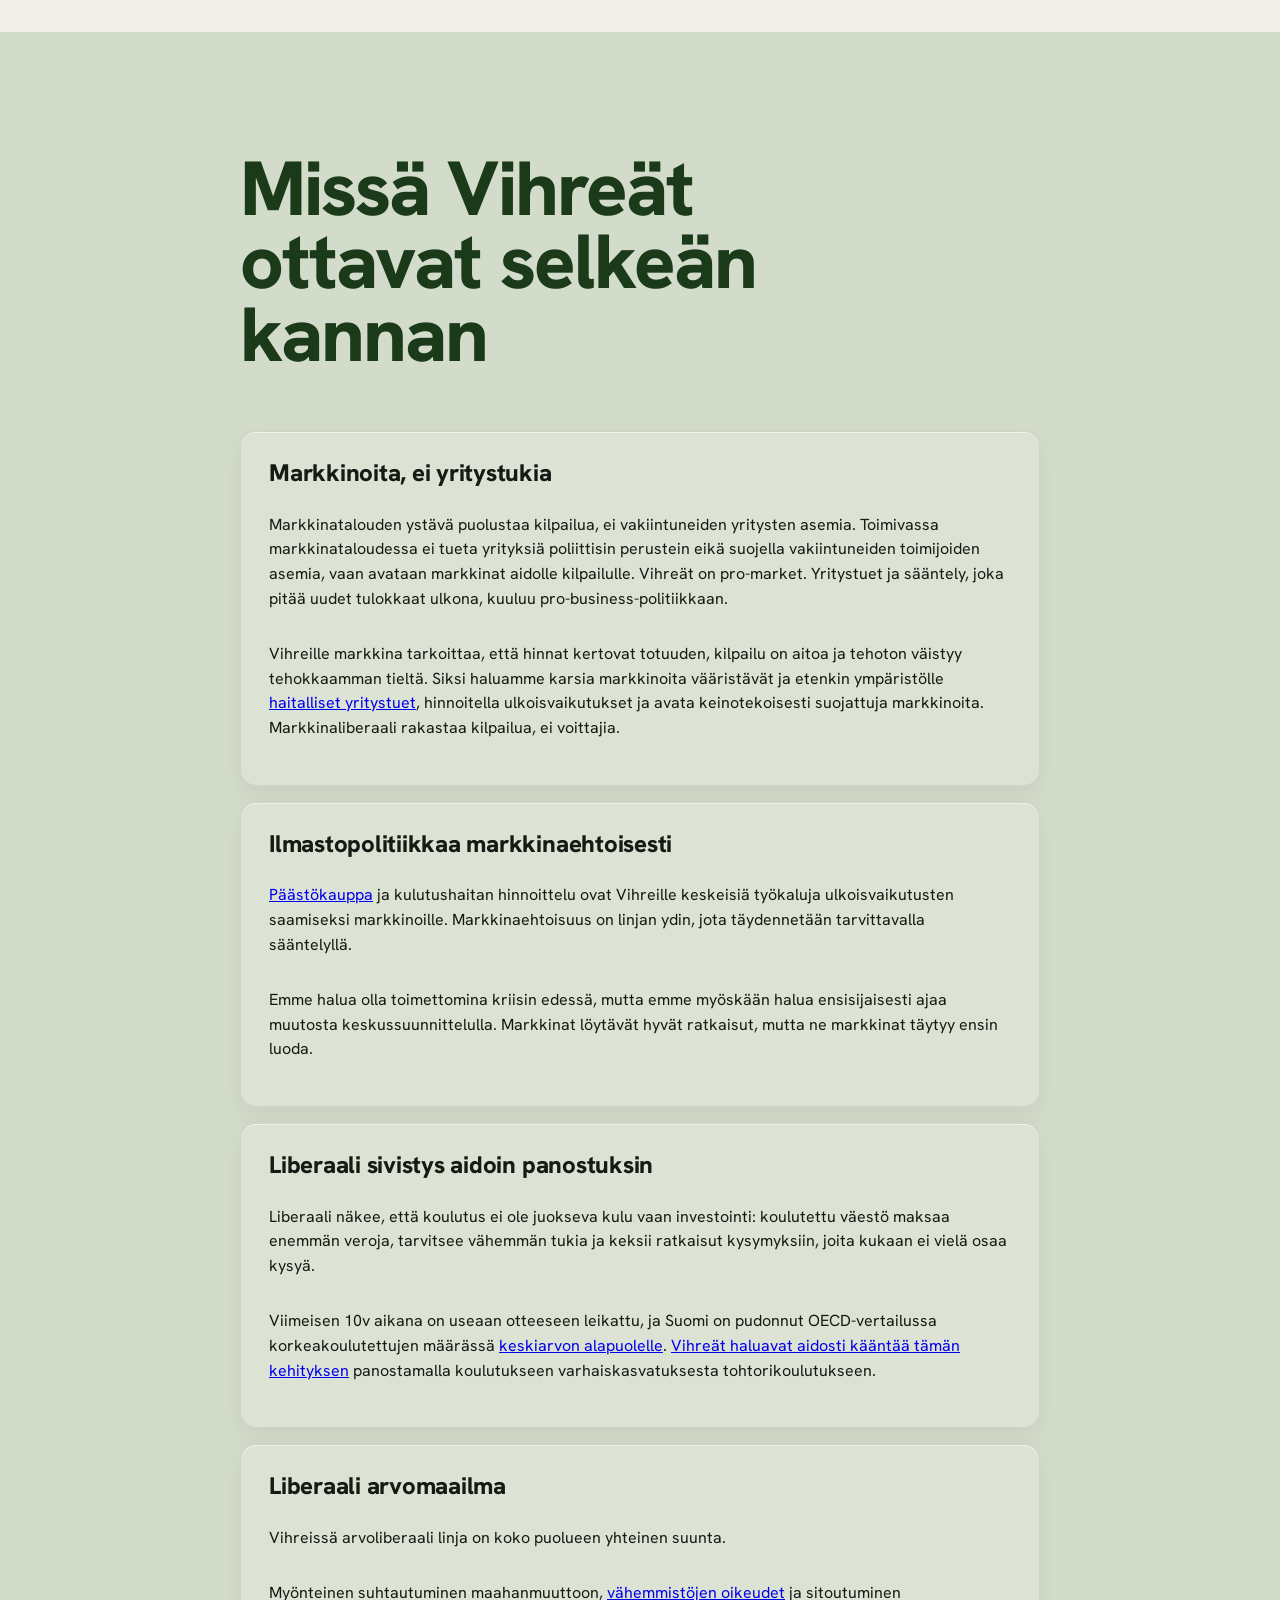
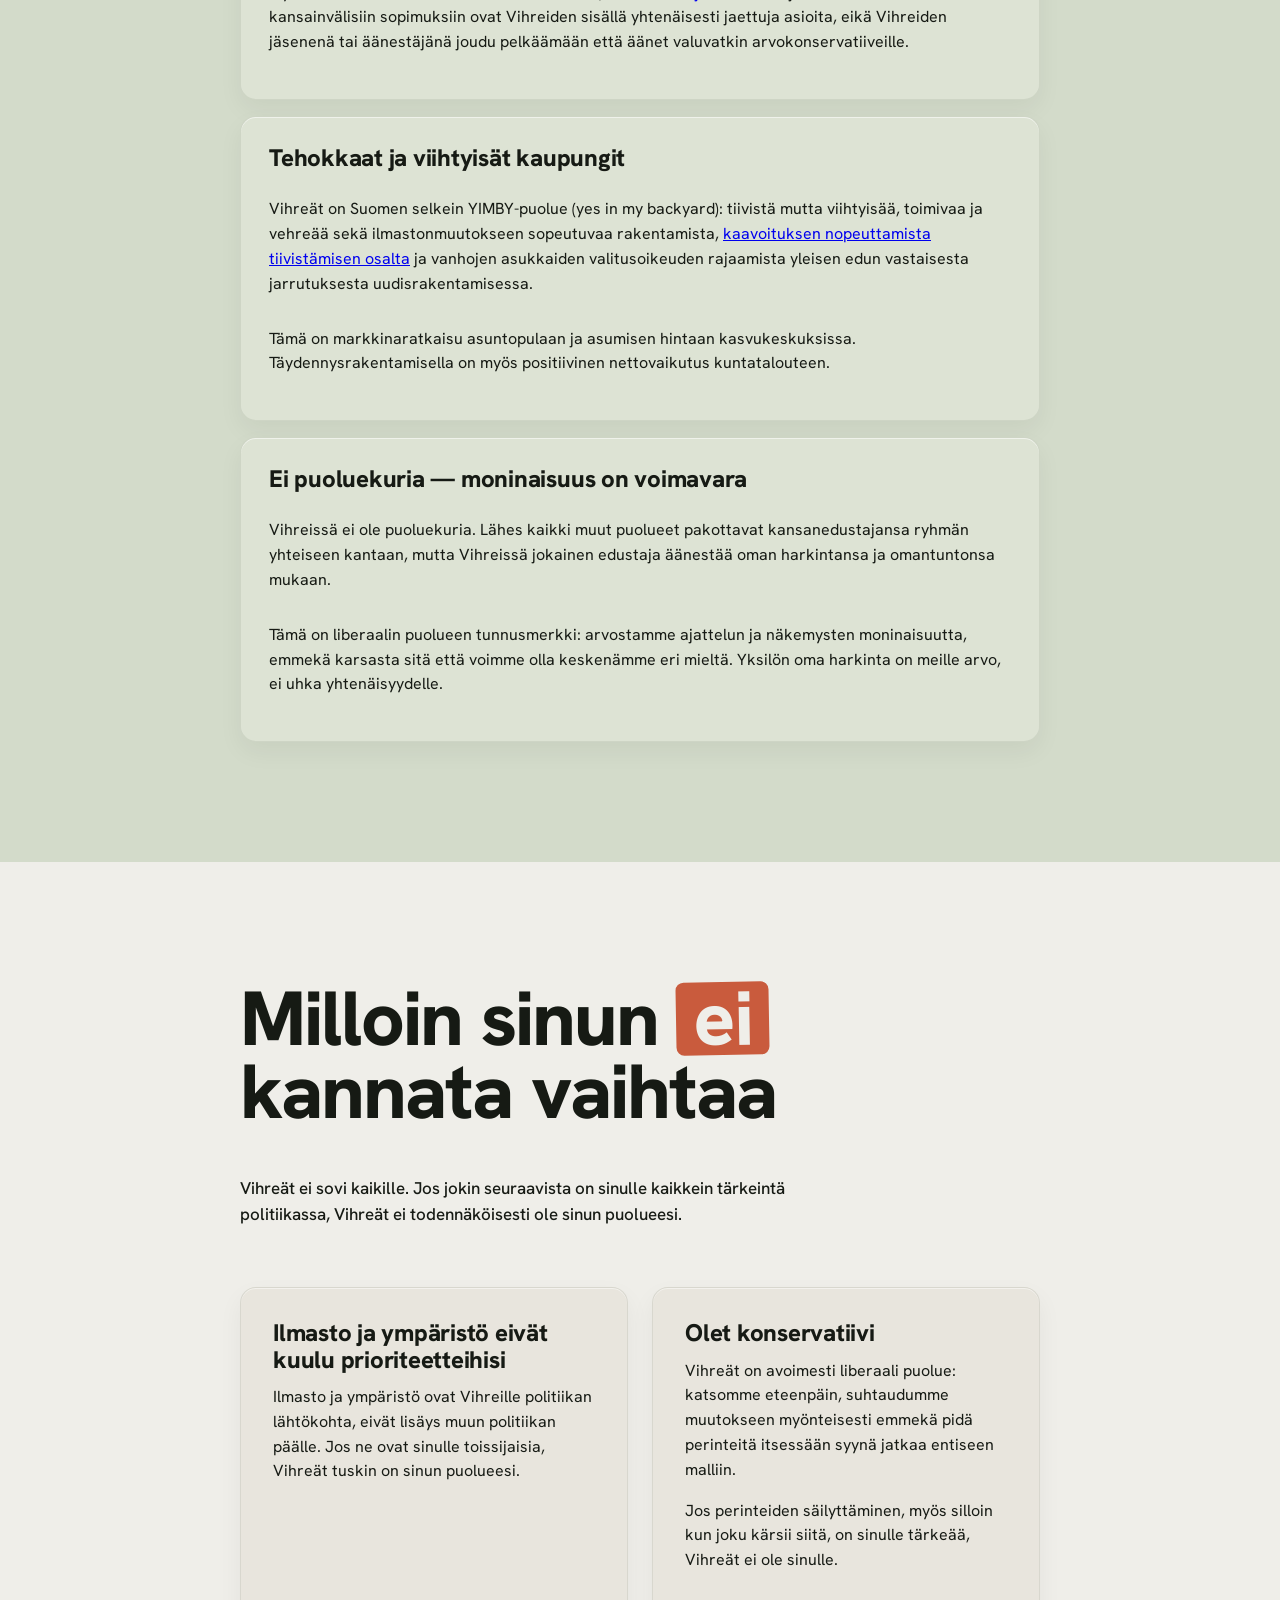
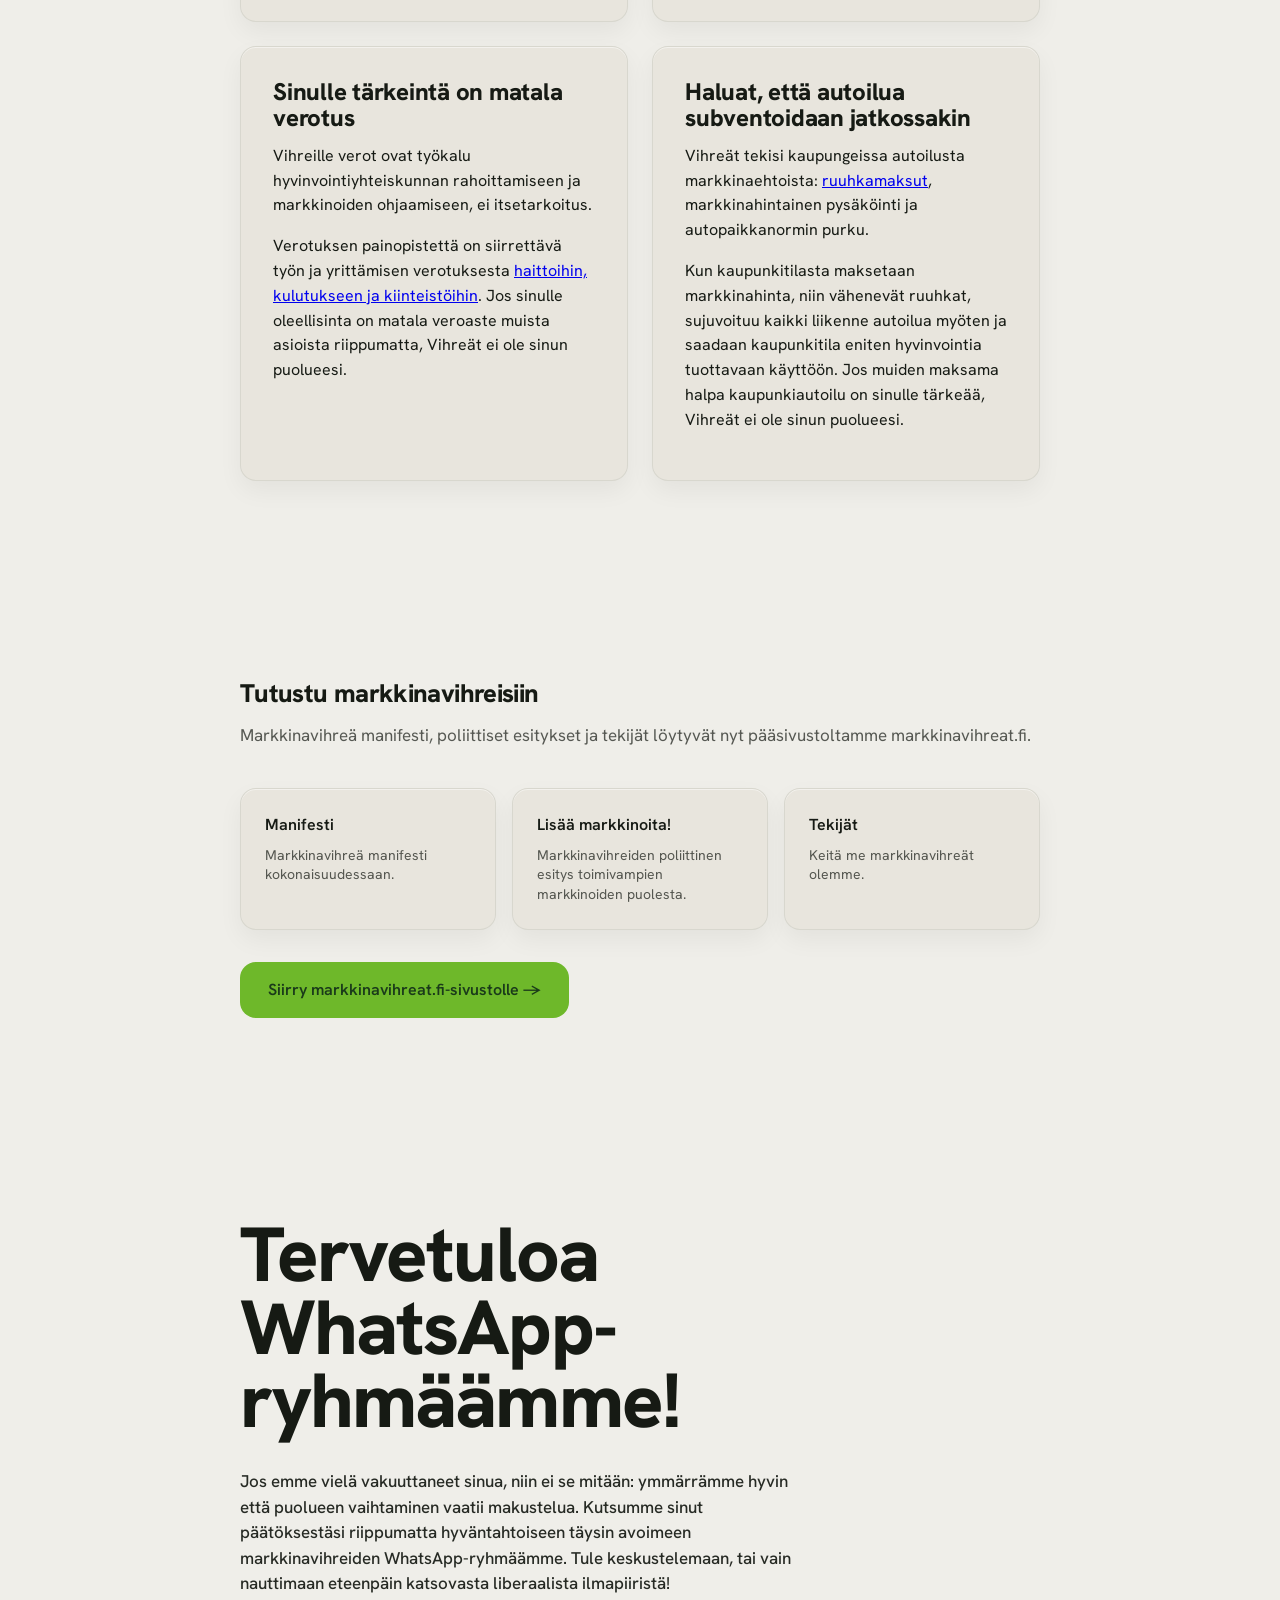
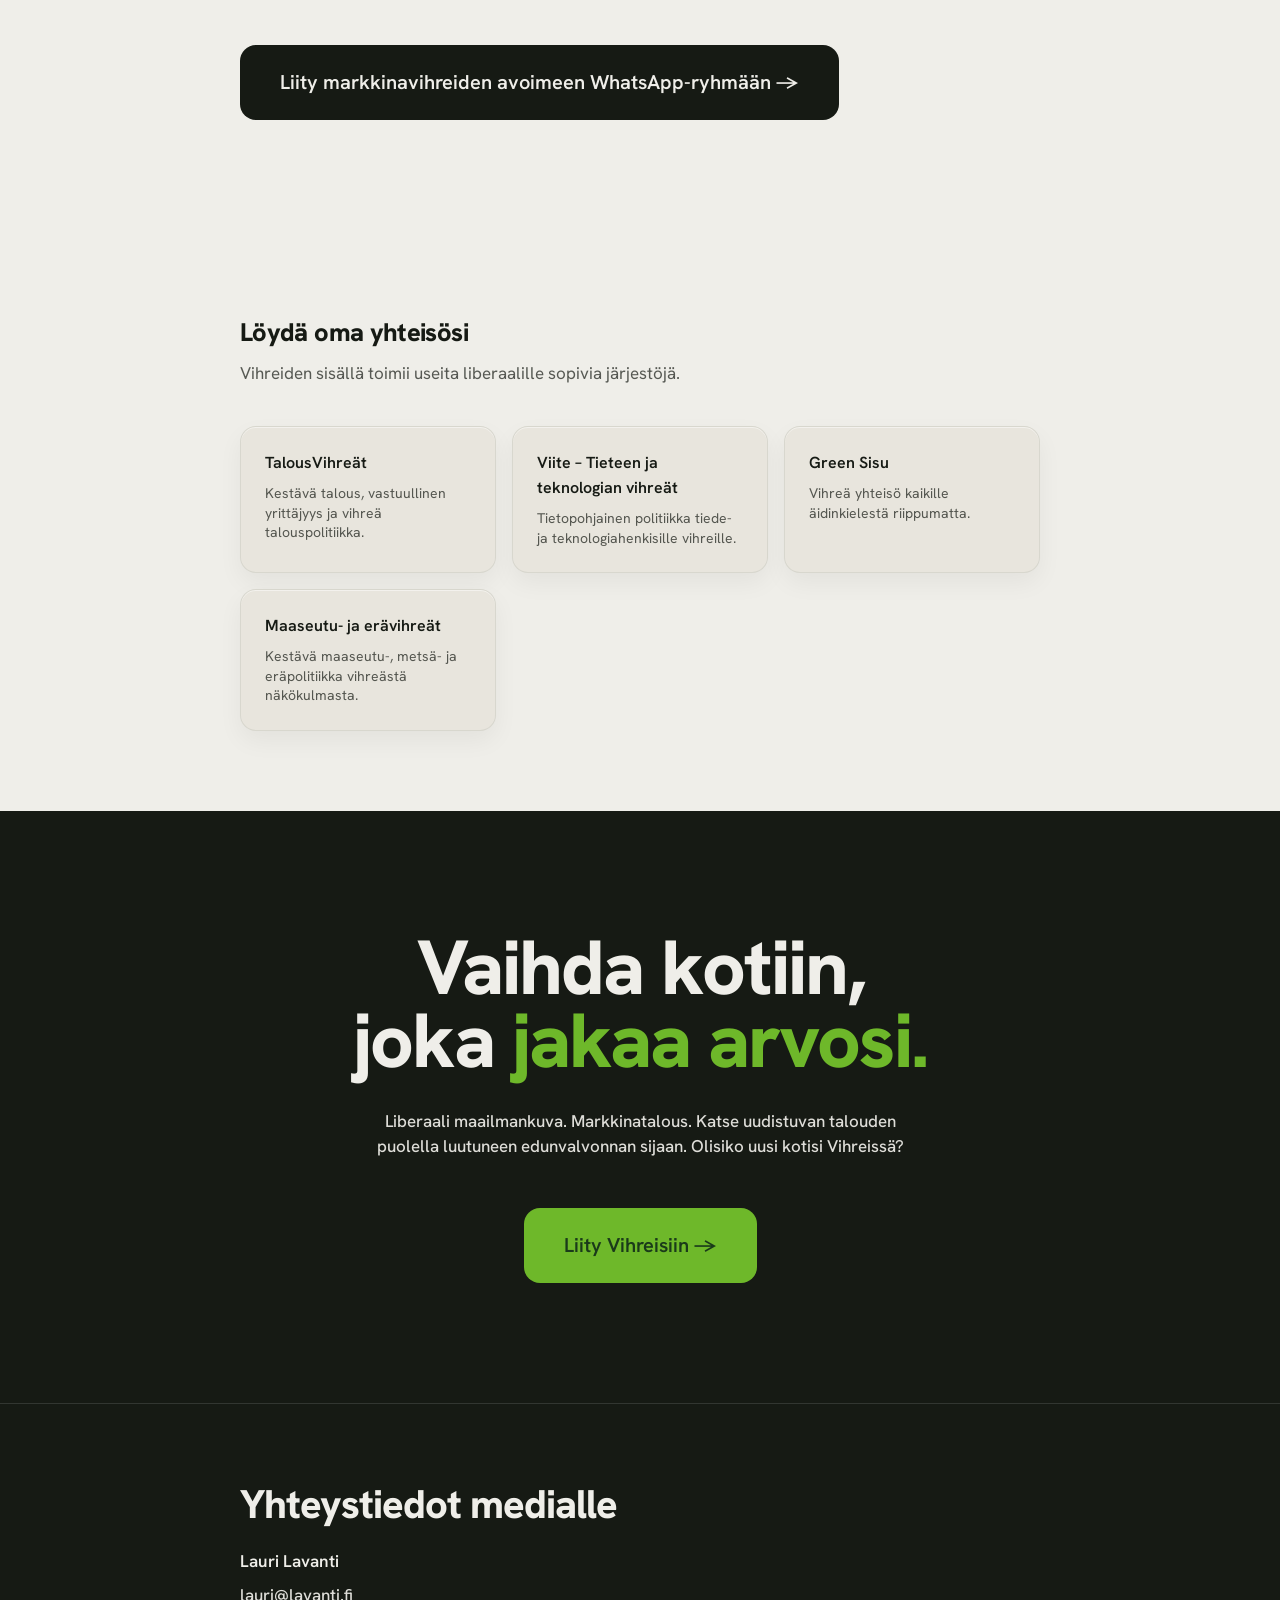
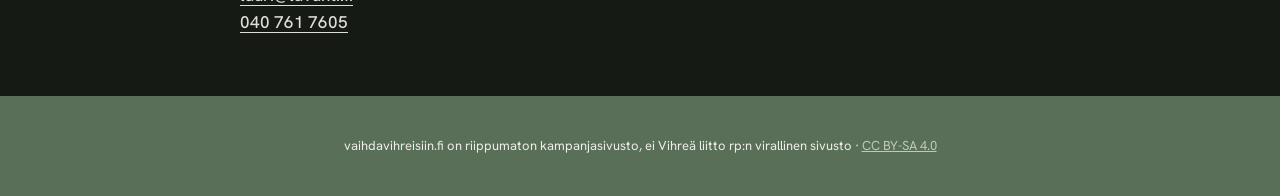
==== commit cb3fb3f5: "Convert vaihdavihreisiin.fi into a landing page for markkinavihreat.fi The people roster, manifesto," ====
--- a/index.html
+++ b/index.html
@@ -205,16 +205,26 @@
 </section>
 
 
-<!-- MANIFESTI -->
-<section class="honest manifesti" id="manifesti">
-  <div class="honest-inner">
-    <h2 class="display">Markkinavihreä manifesti</h2>
-    <p>Maailma on kriisissä. Hyvän elämän edellytyksiä tuhotaan monella rintamalla maailmanlaajuisesti, myös Suomessa. Ja me emme suostu hyväksymään toimettomuutta tilanteen edessä!</p>
-    <p>Suomen tulee toimia päättäväisemmin fossiiliriippuvuudesta irtautumiseksi sekä ympäristötuhon kääntämiseksi. Se on paitsi oikeudenmukaista tulevia sukupolvia kohtaan, niin järkevää myös tässä ajassamme. Käynnissä on valtaisa globaali yhteiskuntien murros kohti uusiutuvan energian hyödyntämistä, ja on Suomen etu olla muutoksen eturintamassa. Itsenäisen Suomen etu on irtautua riippuvuudesta autoritaarisiin öljyvaltioihin.</p>
-    <p>Me rakastamme sivistystä ja tietoa. Meille totuudella on itseisarvo, ei vain välinearvo. Ihmiskunnan tulevaisuuden määrittää sivistys - joko sen kukoistus tuottaa meille valoisan tulevaisuuden, tai sen rappio tuottaa ihmiskunnan tuhon. Ja me haluamme rakentaa sen valoisan tulevaisuuden, uuden sivistyksen tuoman kultakauden. Olemme vastavoima halvalle populismille ja lyhytnäköiselle politiikalle, joka murentaa liberaalin demokratian perustaa. Kun monet muut vajoavat kohti pimeyttä, me sanomme että se ei meille käy, ja toteamme: Me sosiaaliliberaalit kannamme valistuksen soihtua, jatkaen sen perintöä kohti uutta kukoistusta!</p>
-    <p>Jokainen ihminen on samanarvoinen, se on arvojemme ja hyvän yhteiskunnan perusta. Tämän hyväksyminen on myös parhaan yhteiskuntamuodon, eli liberaalin demokratian, ehdoton edellytys. Liberaali demokratia ei kuitenkaan selviä ilman puolustajia. Ja me emme peräänny kutsusta, vaan puolustamme liberaaleja arvoja niitä vastustavilta voimilta! Me puolustamme itsenäistä ja vapaata mediaa kaikenlaista poliittista painostusta vastaan. Me kunnioitamme yksilönvapauksia, puolustamme sananvapautta, oikeusvaltiota ja perustuslakia. Nämä instituutiot ovat itseisarvoisen tärkeitä, sillä liberaalia demokratiaa ei voi olla olemassa ilman niiden riippumatonta olemassaoloa. Meille liberaali demokratia ei ole kaupan!</p>
-    <p>Tasa-arvoiset ja sivistyneet ihmiset joille valta on jaettu tasaisesti on paras tapa järjestää yhteiskunta. Tästä syystä me uskomme paitsi demokratian, niin myös markkinoiden voimaan, markkinoiden hajauttaessa päätöksenteon siihen osallistuvien kesken. Mutta, toisinkuin jotkut kauniista haavekuvista sokaistuneet, emme usko säätelemättömiin markkinoihin. Markkinat ovat tehokkaita, mutta tehokkuus ilman suuntaa on tie tuhoon. Me vaadimme ja rakennamme markkinataloutta, jossa ekologiset ja sosiaaliset ulkoisvaikutukset hinnoitellaan oikein, ja markkinahäiriöt tunnistetaan. Vasta silloin markkinat palvelevat ihmistä, eikä päinvastoin. On julkisen vallan tehtävä suunnata markkinoiden voima hyvän luomiseen, maailman tuhoamisen sijaan.</p>
-    <p>Maailma on kriisissä, mutta sen ei tarvitse olla. Kaikki me voimme vielä valita toisin, ja johtaa muutosta koko ihmiskunnalle. Ihmiskunta voi valita sivistyksen valaiseman polun loistokkaaseen tulevaisuuteen, ja se on meidän valintamme pimeyden sijaan. Meillä on kaikki tieto ja kaikki työkalut hyvän tulevaisuuden tekemiseksi, meidän tarvitsee vain järjestäytyä ja ryhtyä toimeen. Me kutsummekin ihan kaikki mukaan tekemään sellaista muutosta, jonka voimme ylpeänä jättää tuleville sukupolville!</p>
+<!-- TUTUSTU MARKKINAVIHREISIIN -->
+<section class="orgs" id="markkinavihreat">
+  <div class="orgs-inner">
+    <h2 class="display">Tutustu markkinavihreisiin</h2>
+    <p>Markkinavihreä manifesti, poliittiset esitykset ja tekijät löytyvät nyt pääsivustoltamme markkinavihreat.fi.</p>
+    <div class="orgs-grid">
+      <a href="https://markkinavihreat.fi/manifesti/" class="org-card" target="_blank" rel="noopener">
+        <span class="org-name">Manifesti</span>
+        <span class="org-desc">Markkinavihreä manifesti kokonaisuudessaan.</span>
+      </a>
+      <a href="https://markkinavihreat.fi/ehdotukset/lisaa-markkinoita/" class="org-card" target="_blank" rel="noopener">
+        <span class="org-name">Lisää markkinoita!</span>
+        <span class="org-desc">Markkinavihreiden poliittinen esitys toimivampien markkinoiden puolesta.</span>
+      </a>
+      <a href="https://markkinavihreat.fi/ketka/" class="org-card" target="_blank" rel="noopener">
+        <span class="org-name">Tekijät</span>
+        <span class="org-desc">Keitä me markkinavihreät olemme.</span>
+      </a>
+    </div>
+    <a href="https://markkinavihreat.fi/" class="btn btn-primary" style="margin-top: 32px;" target="_blank" rel="noopener">Siirry markkinavihreat.fi-sivustolle →</a>
   </div>
 </section>
 
@@ -225,8 +235,6 @@
     <h2 class="display">Tervetuloa WhatsApp-ryhmäämme!</h2>
     <p>Jos emme vielä vakuuttaneet sinua, niin ei se mitään: ymmärrämme hyvin että puolueen vaihtaminen vaatii makustelua. Kutsumme sinut päätöksestäsi riippumatta hyväntahtoiseen täysin avoimeen markkinavihreiden WhatsApp-ryhmäämme. Tule keskustelemaan, tai vain nauttimaan eteenpäin katsovasta liberaalista ilmapiiristä!</p>
     <a href="https://chat.whatsapp.com/DFBhxqTOmLRHqGgUzupy7L" class="btn btn-contained-lg">Liity markkinavihreiden avoimeen WhatsApp-ryhmään →</a>
-    <a href="/lisaa-markkinoita/" class="btn btn-outline-lg" style="margin-top: 16px;">Lue markkinavihreiden esitys: Lisää markkinoita →</a>
-    <a href="/essayah-ruokaturva/" class="btn btn-outline-lg" style="margin-top: 16px;">Blogi: Onko Essayah ja muu hallitus tehtäviensä tasalla ruokaturvan suhteen? →</a>
   </div>
 </section>
 
@@ -262,414 +270,6 @@
     <h2 class="display">Vaihda kotiin,<br>joka <span class="accent">jakaa arvosi.</span></h2>
     <p>Liberaali maailmankuva. Markkinatalous. Katse uudistuvan talouden puolella luutuneen edunvalvonnan sijaan. Olisiko uusi kotisi Vihreissä?</p>
     <a href="https://www.vihreat.fi/liity/" class="btn btn-primary">Liity Vihreisiin →</a>
-  </div>
-</section>
-
-
-<!-- ABOUT / MAKERS -->
-<!-- Link order per person: 1.website 2.mastodon 3.bluesky 4.threads 5.linkedin 6.instagram 7.facebook 8.tiktok 9.X -->
-<section class="about" id="about">
-  <div class="about-inner">
-    <h2 class="display">Markkinavihreät tekijät</h2>
-<div class="about-grid">
-
-      <!-- Aarnio, Ville -->
-      <div class="person-card">
-        <img class="person-photo" src="/images/Ville-Aarnio.jpg" alt="Ville Aarnio">
-        <h3>Ville Aarnio</h3>
-        <p>Ville Aarnio on filosofi, sijoittaja ja metsänomistaja, joka toimii Talousvihreiden puheenjohtajana ja lisäksi Maaseutu- ja erävihreissä sekä vihreänä puoluevaltuutettuna. Akateemisesti hän on erikoistunut talous- ja yhteiskuntateorioiden perusteisiin kuten peli- ja päätösteoriaan. Politiikassa Aarnio pyrkii erilaisten intressien kuten taloudellisen lisäarvon ja luonnonsuojelun yhteensovittamiseen. Erityisenä osaamisalueena ovat pääomaverotus sekä metsätalous.</p>
-        <div class="person-links">
-          <a href="https://aarnionville.fi/" target="_blank" class="link-website"><i class="fa-solid fa-globe"></i> aarnionville.fi</a>
-        </div>
-      </div>
-
-      <!-- Alainen, Sofia -->
-      <div class="person-card">
-        <img class="person-photo" src="/images/Sofia-Alainen.jpg" alt="Sofia Alainen">
-        <h3>Sofia Alainen</h3>
-        <p>Sofia Alainen on tietotekniikan diplomi-insinööriopiskelija, Turun yliopiston ylioppilaskunnan hallituksen varapuheenjohtaja ja Vihreiden nuorten ja opiskelijoiden liittohallituksen jäsen. Hän on kotoisin ylisukupolviselta maatilalta Etelä-Pohjanmaalta ja maanviljelijäperheensä ensimmäisen sukupolven korkeakouluopiskelija.</p>
-        <p>Hänen politiikkansa ytimessä on ajatus Suomesta, jossa lähtökohdat eivät määritä tulevaisuutta. Vain ihmisen oma kyvykkyys, kunnianhimo ja unelmat. Markkinatalouden tukeminen on tapa siihen.</p>
-        <div class="person-links">
-          <a href="https://www.instagram.com/sofia.alainen" target="_blank" aria-label="Instagram"><i class="fa-brands fa-instagram"></i></a>
-        </div>
-      </div>
-
-      <!-- Dufva, Ester -->
-      <div class="person-card">
-        <img class="person-photo" src="/images/Ester-Dufva.jpg" alt="Ester Dufva">
-        <h3>Ester Dufva</h3>
-        <p>Ester Dufva on helsinkiläinen yrittäjä, kääntäjä ja vihreä puolueaktiivi. Hänelle politiikan peruskiviä ovat luonnonsuojelu ja sosiaalinen oikeudenmukaisuus. Niiden varaan voidaan rakentaa reilu, sivistynyt ja vauras yhteiskunta, joka kannustaa ihmisiä yritteliäisyyteen ja aktiiviseen toimintaan niin pienissä kuin isoissa asioissa. FM, LuK.</p>
-        <div class="person-links">
-          <a href="https://esterdufva.fi" target="_blank" class="link-website"><i class="fa-solid fa-globe"></i> esterdufva.fi</a>
-          <a href="https://www.linkedin.com/in/ester-dufva/" target="_blank" aria-label="LinkedIn"><i class="fa-brands fa-linkedin"></i></a>
-          <a href="https://www.instagram.com/esterdufva/" target="_blank" aria-label="Instagram"><i class="fa-brands fa-instagram"></i></a>
-          <a href="https://www.facebook.com/esterdufvavihrea" target="_blank" aria-label="Facebook"><i class="fa-brands fa-facebook"></i></a>
-          <a href="https://www.tiktok.com/@esterdufva" target="_blank" aria-label="TikTok"><i class="fa-brands fa-tiktok"></i></a>
-        </div>
-      </div>
-
-      <!-- Euro, Kalle -->
-      <div class="person-card">
-        <img class="person-photo" src="/images/Kalle-Euro.jpeg" alt="Kalle Euro">
-        <h3>Kalle Euro</h3>
-        <p>Kalle Euro on arkkitehtuurin, kestävän kaupunkikehityksen ja markkinatalouden puolustaja, joka liittyi Vihreisiin, koska koki puolueen yhdistävän tulevaisuususkon, sivistyksen, kansainvälisyyden ja ihmisoikeuksien puolustamisen. Pitkän Kokoomus -taustan jälkeen ratkaisevaa oli tunne siitä, että Vihreissä markkinalähtöinen talousajattelu, moderni kaupunkipolitiikka ja avoin yhteiskunta voivat kulkea yhdessä.</p>
-        <div class="person-links">
-          <a href="https://atl.fi/" target="_blank" class="link-website"><i class="fa-solid fa-globe"></i> atl.fi</a>
-          <a href="https://www.tahdotaan-parempaa-maailmaa.com/" target="_blank" class="link-website"><i class="fa-solid fa-globe"></i> tahdotaan-parempaa-maailmaa.com</a>
-          <a href="https://www.linkedin.com/in/kalle-euro-140103" target="_blank" aria-label="LinkedIn"><i class="fa-brands fa-linkedin"></i></a>
-          <a href="https://www.facebook.com/share/1BEtFAVz34/" target="_blank" aria-label="Facebook"><i class="fa-brands fa-facebook"></i></a>
-        </div>
-      </div>
-
-      <!-- Harjanne, Atte -->
-      <div class="person-card">
-        <img class="person-photo" src="/images/Atte-Harjanne.jpg" alt="Atte Harjanne">
-        <h3>Atte Harjanne</h3>
-        <p>Atte Harjanne on kansanedustaja, kaupunginvaltuutettu, diplomi-insinööri, ilmastonmuutostutkija ja reservin kapteeni Helsingistä. Harjanne on keskittynyt politiikassa energiaan, turvallisuuteen, teknologiaan ja talouteen sekä reilun kilpailun ja terveiden markkinoiden edistämiseen.</p>
-        <div class="person-links">
-          <a href="https://www.atteharjanne.fi" target="_blank" class="link-website"><i class="fa-solid fa-globe"></i> atteharjanne.fi</a>
-          <a href="https://bsky.app/profile/atteharjanne.vihreat.fi" target="_blank" aria-label="Bluesky"><i class="fa-brands fa-bluesky"></i></a>
-          <a href="https://www.threads.com/@attehoo" target="_blank" aria-label="Threads"><i class="fa-brands fa-threads"></i></a>
-          <a href="https://www.linkedin.com/in/atteharjanne/" target="_blank" aria-label="LinkedIn"><i class="fa-brands fa-linkedin"></i></a>
-          <a href="https://www.instagram.com/attehoo" target="_blank" aria-label="Instagram"><i class="fa-brands fa-instagram"></i></a>
-        </div>
-      </div>
-
-      <!-- Himanen, Joel -->
-      <div class="person-card">
-        <img class="person-photo" src="/images/Joel-Himanen.jpg" alt="Joel Himanen">
-        <h3>Joel Himanen</h3>
-        <p>Joel Himanen on datatieteilijä ja ohjelmistokehittäjä (DI, Aalto), jota ajaa tahto ratkaista yhteiskuntamme viheliäisimpiä ongelmia yritystoiminnan kautta. Himanen uskoo hyvinvointivaltion, terveiden markkinoiden sekä markkina- ja yritysmyönteisen sääntelyn yhdistelmän olevan avain talousjärjestelmämme sovittamiseen planeettamme kantokykyyn. Hänen ideaaliyhteiskunnassa markkinavoimat on valjastettu kytkemään voitollinen yritystoiminta ja ihmiskunnan vakavimpien haasteiden ratkominen toisiinsa — maailman parantamisesta palkitaan!</p>
-        <div class="person-links">
-          <a href="https://www.linkedin.com/in/joel-himanen-784a24137/" target="_blank" aria-label="LinkedIn"><i class="fa-brands fa-linkedin"></i></a>
-        </div>
-      </div>
-
-      <!-- Horila, Taavi -->
-      <div class="person-card">
-        <img class="person-photo" src="/images/Taavi-Horila.jpg" alt="Taavi Horila">
-        <h3>Taavi Horila</h3>
-        <p>Taavi Horila on integraatioarkkitehti, YTM, Seinäjoen Vihreät ry. puheenjohtaja ja Vihreiden puoluevaltuuston jäsen. Hänelle politiikan tärkeimpänä tavoitteena on planeetan säilyminen elinkelpoisena ja tämän eteen Horila haluaa oman osansa tehdä. Markkinatalous on paras mahdollinen tapa ratkoa resurssien jako oikeudenmukaisesti. Oikeilla reunaehdoilla ja ulkoisvaikutusten hinnoittelulla markkinatalous on myös kaikille reilu tapa ratkaista ilmasto- ja luontokriisi.</p>
-        <div class="person-links">
-          <a href="https://bsky.app/profile/taavihorila.bsky.social" target="_blank" aria-label="Bluesky"><i class="fa-brands fa-bluesky"></i></a>
-          <a href="https://www.threads.com/@taavihorila" target="_blank" aria-label="Threads"><i class="fa-brands fa-threads"></i></a>
-          <a href="https://www.linkedin.com/in/taavihorila/" target="_blank" aria-label="LinkedIn"><i class="fa-brands fa-linkedin"></i></a>
-        </div>
-      </div>
-
-      <!-- Huhta, Timo -->
-      <div class="person-card">
-        <img class="person-photo" src="/images/Timo-Huhta.jpg" alt="Timo Huhta">
-        <h3>Timo Huhta</h3>
-        <p>Timo Huhta on energiatekniikan diplomi-insinööri, rakennuttajakonsultti, väitöskirjatutkija ja vantaalainen varavaltuutettu. Huhdan tavoitteena on rakentaa taloudellisesti kestävää ja oikeudenmukaista hyvinvointivaltiota, mihin kuuluvat kestävä kasvu ja kaupunkikehitys, menestyvät yritykset, elinvoimaiset ja viihtyisät asuinalueet sekä panostukset lasten ja nuorten hyvinvointiin. Poliittisissa teemoissa näkyvät erityisesti maa- ja asuntopolitiikka, kaupunkikehitys sekä energia- ja ilmastopolitiikka.</p>
-        <div class="person-links">
-          <a href="https://www.timohuhta.fi" target="_blank" class="link-website"><i class="fa-solid fa-globe"></i> timohuhta.fi</a>
-          <a href="https://www.linkedin.com/in/timohuhta" target="_blank" aria-label="LinkedIn"><i class="fa-brands fa-linkedin"></i></a>
-          <a href="https://www.instagram.com/timo.huhta/" target="_blank" aria-label="Instagram"><i class="fa-brands fa-instagram"></i></a>
-          <a href="https://www.facebook.com/huhtatimo" target="_blank" aria-label="Facebook"><i class="fa-brands fa-facebook"></i></a>
-        </div>
-      </div>
-
-      <!-- Jaakola, Anna -->
-      <div class="person-card">
-        <img class="person-photo" src="/images/Anna-Jaakola.jpg" alt="Anna Jaakola">
-        <h3>Anna Jaakola</h3>
-        <p>Anna Jaakola on pyhtääläinen naistentautien ja synnytysten erikoislääkäri, yrittäjä ja pienen pojan äiti. Hänelle tärkeää on politiikka, jossa tulevien sukupolvien hyvinvointi asetetaan lyhytnäköisen edun edelle ja jossa ihmisyys, empatia ja sivistys nähdään yhteiskunnan vahvuuksina. Anna ajattelee, että elinvoimainen talous rakentuu vakaalle yhteiskunnalle, koulutukselle, tutkimukselle ja luonnon kantokyvyn kunnioittamiselle. Politiikassa Annaa motivoivat erityisesti lasten ja nuorten hyvinvointi, luonnonsuojelu, inhimillisyys ja sosiaalinen oikeudenmukaisuus, tiedeperustainen päätöksenteko sekä tulevaisuuteen katsova, vastuullinen markkinatalous.</p>
-        <div class="person-links">
-          <a href="https://www.instagram.com/karhuryhma_" target="_blank" aria-label="Instagram"><i class="fa-brands fa-instagram"></i></a>
-          <a href="https://www.facebook.com/anna.jaakola.1" target="_blank" aria-label="Facebook"><i class="fa-brands fa-facebook"></i></a>
-        </div>
-      </div>
-
-      <!-- Karttunen, Ville-Veikko -->
-      <div class="person-card">
-        <img class="person-photo" src="/images/Ville-Veikko-Karttunen.jpg" alt="Ville-Veikko Karttunen">
-        <h3>Ville-Veikko Karttunen</h3>
-        <p>Ville-Veikko Karttunen on talousjohtaja, sijoittaja, ja Vihreiden puolueaktiivi. Kahden lapsen isänä, Ville-Veikko pitää ehdottoman tärkeänä, että politiikkaa tehdään pitkäjänteisesti tulevien, eikä lähtevien sukupolvien ehdoilla. Ilmastokriisi on se korko, jota luonto meiltä veloittaa pitkään jatkuneen pikavippikierteen jälkeen. Nyt on aika lyhentää pääomia, eikä jatkaa velaksi elämistä. Muuten ulosotossa meiltä kaikilta lähtee koti.</p>
-        <div class="person-links">
-          <a href="https://villekarttunen.fi" target="_blank" class="link-website"><i class="fa-solid fa-globe"></i> villekarttunen.fi</a>
-          <a href="https://www.linkedin.com/in/veksi/" target="_blank" aria-label="LinkedIn"><i class="fa-brands fa-linkedin"></i></a>
-        </div>
-      </div>
-
-      <!-- Koivulahti, Samuli -->
-      <div class="person-card">
-        <img class="person-photo" src="/images/Samuli-Koivulahti.jpg" alt="Samuli Koivulahti">
-        <h3>Samuli "Sako" Koivulahti</h3>
-        <span class="candidate-badge">Ehdolla eduskuntavaaliehdokkaaksi Varsinais-Suomessa</span>
-        <p>Samuli "Sako" Koivulahti on turkulainen yksinyrittäjä, luovan alan ammattilainen ja kolmen lapsen isä. Hän tuo vihreään politiikkaan suoraa puhetta ja yksinyrittäjän arkirealismia myös kulttuurialojen puolelta. Sakolle on selvää, että hyvinvointivaltio pelastetaan vain työllä ja yrittämisellä, mutta ei luonnon tai tulevien sukupolvien kustannuksella.</p>
-        <p>Politiikassa Sako taistelee reilun markkinatalouden ja erityisesti yksin- ja pienyrittäjien aseman puolesta. Hän haluaa purkaa yrittämistä jarruttavat byrokratiahimmelit, kuten epäoikeudenmukaisen YEL-järjestelmän, leikata kilpailua vääristäviä yritystukia. Vihreät on Sakolle luonteva koti, koska puolue kykenee yhdistämään talousrealismin ylisukupolviseen vastuuseen, ilman perinteisten oikeistopuolueiden luutunutta eturyhmäpolitikointia.</p>
-        <div class="person-links">
-          <a href="https://samulikoivulahti.fi/" target="_blank" class="link-website"><i class="fa-solid fa-globe"></i> samulikoivulahti.fi</a>
-          <a href="https://www.threads.com/@samulikoivulahti" target="_blank" aria-label="Threads"><i class="fa-brands fa-threads"></i></a>
-          <a href="https://www.instagram.com/samulikoivulahti/" target="_blank" aria-label="Instagram"><i class="fa-brands fa-instagram"></i></a>
-        </div>
-      </div>
-
-      <!-- Koskinen, Tero -->
-      <div class="person-card">
-        <img class="person-photo" src="/images/Tero-Koskinen.jpg" alt="Tero Koskinen">
-        <h3>Tero Koskinen</h3>
-        <span class="candidate-badge">Eduskuntavaaliehdokas Uudellamaalla</span>
-        <p>Tero Koskinen työskentelee valmiuspäällikkönä pelastuslaitoksella ja hyvinvointialueella. Koskisen erityisosaamista ovat yritysten, sosiaali- ja terveystoimen sekä pelastuslaitosten valmius ja varautuminen. Keskeisiä teemoja Koskisella ovat turvallisuus, luonto ja ympäristö sekä liikkuva elämäntapa.</p>
-        <div class="person-links">
-          <a href="https://bsky.app/profile/terokoskinen.bsky.social" target="_blank" aria-label="Bluesky"><i class="fa-brands fa-bluesky"></i></a>
-          <a href="https://www.threads.com/@aijavihrea" target="_blank" aria-label="Threads"><i class="fa-brands fa-threads"></i></a>
-          <a href="https://www.linkedin.com/in/tero-koskinen-3188b184" target="_blank" aria-label="LinkedIn"><i class="fa-brands fa-linkedin"></i></a>
-          <a href="https://www.instagram.com/aijavihrea/" target="_blank" aria-label="Instagram"><i class="fa-brands fa-instagram"></i></a>
-        </div>
-      </div>
-
-      <!-- Kyrö, Jaakko -->
-      <div class="person-card">
-        <img class="person-photo" src="/images/Jaakko-Kyrö.jpg" alt="Jaakko Kyrö">
-        <h3>Jaakko Kyrö</h3>
-        <p>Jaakko Kyrö on mäntsäläläinen perheenisä, ohjelmistokehittäjä ja pelimanni. Arki kuluu palkkatyön lisäksi kunnallispolitiikassa Mäntsälän kunnanvaltuuston varajäsenenä sekä teknisen lautakunnan jäsenenä sekä kulttuurin saralla suomalaisen kansanmusiikin edistämisen parissa. Vihreät on valikoitunut Jaakon puolueeksi ensisijaisesti markkinamyönteisyyden, eturyhmäpolitikoinnin puutteen sekä tietoon perustuvan politiikan takia.</p>
-        <div class="person-links">
-          <a href="https://www.jaakkokyro.fi" target="_blank" class="link-website"><i class="fa-solid fa-globe"></i> jaakkokyro.fi</a>
-          <a href="https://instagram.com/jaakkokyrovihreat" target="_blank" aria-label="Instagram"><i class="fa-brands fa-instagram"></i></a>
-        </div>
-      </div>
-
-      <!-- Kousa, Tuuli -->
-      <div class="person-card">
-        <img class="person-photo" src="/images/Tuuli-Kousa.jpg" alt="Tuuli Kousa">
-        <h3>Tuuli Kousa</h3>
-        <p>Tuuli Kousa on helsinkiläinen kaupunginvaltuutettu, kaupunginhallituksen jäsen, juristi ja yrittäjä. Tuulilla on pitkä kokemus yrityselämän johtotehtävistä viestinnän, vastuullisuuden ja yhteiskuntasuhteiden parissa. Politiikassa hän on toiminut aiemmin Helsingin kaupunginvaltuuston puheenjohtajana, kehitys- ja omistajaohjausministeri Pekka Haaviston erityisavustajana ja Vihreiden talouspoliittisen työryhmän puheenjohtajana.</p>
-        <p>Tuulin politiikan peruskiviä ovat vastuullinen markkinatalous, yhdenvertaisuus, koulutus, kulttuuri ja luonnon monimuotoisuus. Niiden varaan voidaan rakentaa sivistynyt, vauras ja sosiaalisesti oikeudenmukainen yhteiskunta, jossa jokaisella on näköaloja ja joka kannustaa tekemään, uskaltamaan ja yrittämään.</p>
-        <div class="person-links">
-          <a href="https://www.tuulikousa.com" target="_blank" class="link-website"><i class="fa-solid fa-globe"></i> tuulikousa.com</a>
-          <a href="https://www.linkedin.com/in/tuuli-kousa/" target="_blank" aria-label="LinkedIn"><i class="fa-brands fa-linkedin"></i></a>
-          <a href="https://www.instagram.com/tuulikousa/" target="_blank" aria-label="Instagram"><i class="fa-brands fa-instagram"></i></a>
-        </div>
-      </div>
-
-      <!-- Laitinen, Arttu -->
-      <div class="person-card">
-        <img class="person-photo" src="/images/Arttu-Laitinen.jpg" alt="Arttu Laitinen">
-        <h3>Arttu Laitinen</h3>
-        <span class="candidate-badge">Ehdolla eduskuntavaaliehdokkaaksi Varsinais-Suomessa</span>
-        <p>Arttu Laitinen on kahden lapsen isä, teknologian ja myynnin ammattilainen (DI, UTU) sekä aktiivinen reservin upseeri. Arttu ajaa markkinaehtoista, energiaomavaraista ja koulutukseen panostavaa Suomea, jossa panokset laitetaan eläkeläisten sijaan lapsiin, nuoriin ja tulevaisuuteen. Arttu toimii Turun kaupunginvaltuuston varavaltuutettuna, Turun Vihreiden valtuustoryhmän varapuheenjohtajana ja Turun lasten ja nuorten palveluiden lautakunnan jäsenenä.</p>
-        <div class="person-links">
-          <a href="https://arttulaitinen.fi" target="_blank" class="link-website"><i class="fa-solid fa-globe"></i> arttulaitinen.fi</a>
-          <a href="https://www.threads.com/@4rttu.laitinen" target="_blank" aria-label="Threads"><i class="fa-brands fa-threads"></i></a>
-          <a href="https://www.linkedin.com/in/arttu-laitinen-75945a63/" target="_blank" aria-label="LinkedIn"><i class="fa-brands fa-linkedin"></i></a>
-          <a href="https://www.instagram.com/4rttu.laitinen/" target="_blank" aria-label="Instagram"><i class="fa-brands fa-instagram"></i></a>
-          <a href="https://x.com/4rttuLaitinen" target="_blank" aria-label="X"><i class="fa-brands fa-x-twitter"></i></a>
-        </div>
-      </div>
-
-      <!-- Lavanti, Lauri -->
-      <div class="person-card">
-        <img class="person-photo" src="/images/Lauri-Lavanti.jpg" alt="Lauri Lavanti">
-        <h3>Lauri Lavanti</h3>
-        <span class="candidate-badge">Eduskuntavaaliehdokas Uudellamaalla</span>
-        <p>Lauri Lavanti on Kirkkonummen kunnanvaltuutettu, valtuustoryhmän puheenjohtaja ja johtava ohjelmistokehittäjä pankissa. Hän on valmistunut diplomi-insinööriksi Aalto-yliopistosta ja hänellä on neljä lasta. Laurin isä toimi pitkään Kokoomuksen kunnanvaltuutettuna Kirkkonummella. Laurin tavoitteena on digitaalisesti itsenäinen Suomi, jossa talous, sivistys ja vapaus toimivat yhdessä tekoälyn aikakaudella.</p>
-        <div class="person-links">
-          <a href="https://lavanti.fi/fi/" target="_blank" class="link-website"><i class="fa-solid fa-globe"></i> lavanti.fi</a>
-          <a href="https://mastodon.social/@laurilavanti" target="_blank" aria-label="Mastodon"><i class="fa-brands fa-mastodon"></i></a>
-          <a href="https://bsky.app/profile/lauri.lavanti.fi" target="_blank" aria-label="Bluesky"><i class="fa-brands fa-bluesky"></i></a>
-          <a href="https://www.threads.com/@laurilavanti" target="_blank" aria-label="Threads"><i class="fa-brands fa-threads"></i></a>
-          <a href="https://www.linkedin.com/in/laurilavanti/" target="_blank" aria-label="LinkedIn"><i class="fa-brands fa-linkedin"></i></a>
-          <a href="https://www.instagram.com/laurilavanti/" target="_blank" aria-label="Instagram"><i class="fa-brands fa-instagram"></i></a>
-          <a href="https://www.facebook.com/laurilavanti" target="_blank" aria-label="Facebook"><i class="fa-brands fa-facebook"></i></a>
-          <a href="https://www.tiktok.com/@laurilavanti" target="_blank" aria-label="TikTok"><i class="fa-brands fa-tiktok"></i></a>
-        </div>
-      </div>
-
-      <!-- Matilainen, Onni-Jonatan -->
-      <div class="person-card">
-        <img class="person-photo" src="/images/Onni-Jonatan-Matilainen.jpg" alt="Onni-Jonatan Matilainen">
-        <h3>Onni-Jonatan Matilainen</h3>
-        <p>Onni-Jonatan Matilainen on entinen varakaupunginvaltuutettu Oulusta, puoluevaltuuston varajäsen ja taloustieteen maisteriopiskelija. Matilainen työskentelee tällä hetkellä OECD:lla kansainvälisen veropolitiikan parissa. Politiikassa hänen keskeisiin teemoihin kuuluu muiden muassa kestävä kehitys, ilmastopolitiikka, elinkeinopolitiikka ja uudistava sosiaalipolitiikka.</p>
-        <div class="person-links">
-          <a href="https://linkedin.com/in/ojmatilainen" target="_blank" aria-label="LinkedIn"><i class="fa-brands fa-linkedin"></i></a>
-          <a href="https://instagram.com/ojmatilainen" target="_blank" aria-label="Instagram"><i class="fa-brands fa-instagram"></i></a>
-        </div>
-      </div>
-
-      <!-- Matsinen, Kalle -->
-      <div class="person-card">
-        <img class="person-photo" src="/images/Kalle-Matsinen.jpg" alt="Kalle Matsinen">
-        <h3>Kalle Matsinen</h3>
-        <p>Kalle Matsinen on tamperelainen ravintoloitsija ja humanisti. Matsiselle tärkeitä teemoja ovat reilu ja toimiva markkinatalous, kestävä liikenne- ja kaupunkisuunnittelu, vähemmistöjen osallisuus politiikassa ja oikeuksien toteutuminen.</p>
-        <div class="person-links">
-          <a href="https://www.threads.com/@kalakalmari" target="_blank" aria-label="Threads"><i class="fa-brands fa-threads"></i></a>
-          <a href="https://www.instagram.com/kalakalmari" target="_blank" aria-label="Instagram"><i class="fa-brands fa-instagram"></i></a>
-        </div>
-      </div>
-
-      <!-- Muurinen, Johanna -->
-      <div class="person-card">
-        <img class="person-photo" src="/images/Johanna-Muurinen.jpg" alt="Johanna Muurinen">
-        <h3>Johanna Muurinen</h3>
-        <p>Johanna Muurinen on sipoolainen tutkija, dosentti, agronomi ja aloitteleva kuntapoliitikko, jonka politiikkaan lähtemisen motiivina oli varmistaa tutkimustietoon pohjautuvia päätöksiä. Sipoon kunnanvaltuustossa hän on 1. varavaltuutettu, rakennus- ja ympäristövaliokunnan jäsen, kunnanhallituksen varajäsen ja Sipoon Vesi -liikelaitoksen johtokunnassa kunnanhallituksen edustajana. Johanna on kotoisin Porvoosta ja asunut myös Yhdysvalloissa, missä hän näki läheltä mihin arvokonservatiivinen ja tiedettä väheksyvä politiikka johtaa. Työkseen Johanna tutkii ihmiskunnan kohtalonkysymyksiä ja hänen poliittisena tavoitteenaan on ohjata päätöksiä siihen suuntaan, että maailma olisi tuleville sukupolville parempi paikka.</p>
-        <div class="person-links">
-          <a href="https://bsky.app/profile/jmuurine.bsky.social" target="_blank" aria-label="Bluesky"><i class="fa-brands fa-bluesky"></i></a>
-          <a href="https://www.facebook.com/johanna.muurinen" target="_blank" aria-label="Facebook"><i class="fa-brands fa-facebook"></i></a>
-        </div>
-      </div>
-
-      <!-- Nevanperä, Lauri -->
-      <div class="person-card">
-        <img class="person-photo" src="/images/Lauri-Nevanperä.jpg" alt="Lauri Nevanperä">
-        <h3>Lauri Nevanperä</h3>
-        <p>Lauri Nevanperä on johtava tekoälyinsinööri, Tampereen kaupunginvaltuutettu, yhdyskuntalautakunnan jäsen ja Pirkanmaan maakuntavaltuutettu. Hänen ydinalojansa ovat talous, teknologia, liikenne ja kaupunkisuunnittelu. Laurin mielestä markkinamekanismi on tehokkain tunnettu tapa allokoida resursseja, mutta markkinatalous ei ole moraalinen voima. Tästä syystä tarvitaan vapaat markkinat, ja vahva sosiaaliturva. Vahva talous, lämmin sydän.</p>
-        <div class="person-links">
-          <a href="https://www.laurinevanpera.fi" target="_blank" class="link-website"><i class="fa-solid fa-globe"></i> laurinevanpera.fi</a>
-          <a href="https://www.threads.com/@laurinevanpera" target="_blank" aria-label="Threads"><i class="fa-brands fa-threads"></i></a>
-          <a href="https://www.instagram.com/laurinevanpera/" target="_blank" aria-label="Instagram"><i class="fa-brands fa-instagram"></i></a>
-          <a href="https://www.facebook.com/profile.php?id=61568159661357" target="_blank" aria-label="Facebook"><i class="fa-brands fa-facebook"></i></a>
-          <a href="https://www.youtube.com/@LauriNevanpera/videos" target="_blank" aria-label="YouTube"><i class="fa-brands fa-youtube"></i></a>
-          <a href="https://www.reddit.com/user/wombbu" target="_blank" aria-label="Reddit"><i class="fa-brands fa-reddit"></i></a>
-        </div>
-      </div>
-
-      <!-- Paasivirta, Olli-Pekka -->
-      <div class="person-card">
-        <img class="person-photo" src="/images/Olli-Pekka-Paasivirta.jpg" alt="Olli-Pekka Paasivirta">
-        <h3>Olli-Pekka Paasivirta</h3>
-        <p>Olli-Pekka Paasivirta on kauppatieteiden maisteri ja varakaupunginvaltuutettu Espoosta. Hän on työskennellyt ekonomistina niin elinkeinoelämässä kuin julkisella sektorilla. Hän ajattelee, että markkinatalous on paras työkalu aikamme suurten ongelmien ratkaisemiseksi, ja Vihreät ymmärtää tämän Suomen puoluekentästä kaikista parhaiten.</p>
-        <div class="person-links">
-          <a href="https://www.linkedin.com/in/olli-pekka-paasivirta-6ab450b1/" target="_blank" aria-label="LinkedIn"><i class="fa-brands fa-linkedin"></i></a>
-          <a href="https://www.instagram.com/oppaasivirta/" target="_blank" aria-label="Instagram"><i class="fa-brands fa-instagram"></i></a>
-        </div>
-      </div>
-
-      <!-- Parviainen, Vilju A.K. -->
-      <div class="person-card">
-        <img class="person-photo" src="/images/Vilju-A.K.-Parviainen.jpg" alt="Vilju A.K. Parviainen">
-        <h3>Vilju A.K. Parviainen</h3>
-        <p>Vilju on abivuodelle tallusteleva lukiolainen sekä avoimen yliopiston oikeustieteiden opiskelija. Hän toimii Vihreiden Nuorten ja Opiskelijoiden liittohallituksessa talouspolitiikan vastaavana sekä Vihreiden ulko- ja turvallisuuspoliittisessa asiantuntijatyöryhmässä. Viljun talousfilosofian ytimenä toimii kestävä talous, kunnossa oleva kokonaisturvallisuus ja panostettu koulutus sen pohjana. Perustulo, tasa-arvo, hyöty- ja haittaverotus ovat avaimet vapautuneeseen elämään.</p>
-        <div class="person-links">
-          <a href="https://www.linkedin.com/in/vilju-allen-kira-parviainen-96096b314" target="_blank" aria-label="LinkedIn"><i class="fa-brands fa-linkedin"></i></a>
-          <a href="https://www.instagram.com/viljuakp" target="_blank" aria-label="Instagram"><i class="fa-brands fa-instagram"></i></a>
-          <a href="https://www.tiktok.com/@viljuakp" target="_blank" aria-label="TikTok"><i class="fa-brands fa-tiktok"></i></a>
-        </div>
-      </div>
-
-      <!-- Putkonen, Ilari -->
-      <div class="person-card">
-        <img class="person-photo" src="/images/Ilari-Putkonen.jpg" alt="Ilari Putkonen">
-        <h3>Ilari Putkonen</h3>
-        <p>Ilari Putkonen on ekonomi, johtava IT-asiantuntija ja kuntapoliitikko Tampereelta. Politiikassa Putkonen on kiinnostunut erityisesti reilun markkinatalouden edistämisestä, talouskasvun edellytysten luomisesta ja sukupolvien välisen oikeudenmukaisuuden vaalimisesta. Suvaitsevaisuus, jakamaton ihmisarvo ja luonnon kantokyvystä huolehtiminen muodostavat arvopohjan Putkosen poliittiselle toiminnalle.</p>
-        <div class="person-links">
-          <a href="https://ilariputkonen.fi/" target="_blank" class="link-website"><i class="fa-solid fa-globe"></i> ilariputkonen.fi</a>
-          <a href="https://www.threads.com/@ilariputkonen" target="_blank" aria-label="Threads"><i class="fa-brands fa-threads"></i></a>
-        </div>
-      </div>
-
-      <!-- Salmi, Juho -->
-      <div class="person-card">
-        <img class="person-photo" src="/images/Juho-Salmi.jpg" alt="Juho Salmi">
-        <h3>Juho Salmi</h3>
-        <p>
-          Juho on johtamisen tutkija, neuvonantaja ja puhuja, joka tekee satiiria ja standupia työelämän toinen toistaan absurdimmista ilmiöistä. Hänen mielestään suomalaista johtamista ja politiikkaa vaivaavat samat ilmiöt: visioton uudistumiskyvyttömyys, lyhytnäköinen kotiinpäin vetäminen sekä puheiden ja tekojen ristiriita. Markkinavihreys purkaa uudistumista jarruttavat yritystuet, lopettaa ympäristöä tuhoavan vapaamatkustamisen ja laittaa ulkoisvaikutuksille hinnan, joka sitoo teot puheisiin. Näin syntyvät kestävät markkinat vihreälle kasvulle ja uusille aluille.
-        </p>
-        <div class="person-links">
-          <a href="https://www.linkedin.com/in/juhosalmi/" target="_blank" aria-label="LinkedIn"><i class="fa-brands fa-linkedin"></i></a>
-          <a href="https://www.threads.com/@juhosalmi" target="_blank" aria-label="Threads"><i class="fa-brands fa-threads"></i></a>
-          <a href="https://www.instagram.com/juhosalmi/" target="_blank" aria-label="Instagram"><i class="fa-brands fa-instagram"></i></a>
-          <a href="https://www.facebook.com/jtsalmi" target="_blank" aria-label="Facebook"><i class="fa-brands fa-facebook"></i></a>
-          <a href="https://www.tiktok.com/@salmijuho" target="_blank" aria-label="TikTok"><i class="fa-brands fa-tiktok"></i></a>
-        </div>
-      </div>
-
-      <!-- Sankala, Susanna -->
-      <div class="person-card">
-        <img class="person-photo" src="/images/Susanna-Sankala.jpg" alt="Susanna Sankala">
-        <h3>Susanna Sankala</h3>
-        <span class="candidate-badge">Ehdolla eduskuntavaaliehdokkaaksi Varsinais-Suomessa</span>
-        <p>Susanna Sankala on jatkuvan oppimisen asiantuntija LUTin teknillisen yliopiston tohtorikoulusta (VTM), koulutusalan yrittäjä ja puhuja Turusta. Susannan pääteemoja vaaleissa ovat koulutus, turvallisuus ja tulevaisuus. Hän on mukana erityisesti tekoälyn, teknologian ja yrittäjyyden verkostoissa. Hän on Vihreiden koulutuspoliittisen asiantuntijatyöryhmän puheenjohtaja sekä Turun Seudun Vihreiden naisten puheenjohtaja.</p>
-        <div class="person-links">
-          <a href="https://www.threads.com/@susannasankala" target="_blank" aria-label="Threads"><i class="fa-brands fa-threads"></i></a>
-          <a href="https://www.linkedin.com/in/susannasankala/" target="_blank" aria-label="LinkedIn"><i class="fa-brands fa-linkedin"></i></a>
-          <a href="https://www.instagram.com/susannasankala/" target="_blank" aria-label="Instagram"><i class="fa-brands fa-instagram"></i></a>
-        </div>
-      </div>
-
-      <!-- Santti, Ulla -->
-      <div class="person-card">
-        <img class="person-photo" src="/images/Ulla-Santti.jpeg" alt="Ulla Santti">
-        <h3>Ulla Santti</h3>
-        <span class="candidate-badge">Eduskuntavaaliehdokas Savo-Karjalassa</span>
-        <p>Olen Ulla Santti, TKI-asiantuntija ja projektipäällikkö Bio- ja kiertotalouden tutkimusalalta Savonia-ammattikorkeakoulusta. Työssäni rakennan ratkaisuja, jotka vahvistavat alueemme elinvoimaa, kestävää kasvua ja uusia työpaikkoja. Vapaa-ajallani teen väitöskirjaa sekä liikun mielelläni sulkapallokentällä. Hyvinvointi syntyy mielestäni tasapainosta työn, perheen ja arjen välillä.</p>
-        <p>Haluan rakentaa turvallisempaa ja elinvoimaisempaa Savo–Karjalaa, jossa hoitoon pääsee ajoissa, lähipalvelut säilyvät ja ihmiset saavat apua silloin, kun sitä tarvitaan. Bio- ja kiertotalous, yrittäjyys ja innovaatiot voivat tuoda alueellemme työtä ja tulevaisuuden uskoa. Samalla meidän on pidettävä huolta puhtaista vesistä, luonnosta ja kotimaisesta huoltovarmuudesta.</p>
-        <div class="person-links">
-          <a href="https://www.ullasantti.fi/" target="_blank" class="link-website"><i class="fa-solid fa-globe"></i> ullasantti.fi</a>
-          <a href="https://www.linkedin.com/in/ullasantti/" target="_blank" aria-label="LinkedIn"><i class="fa-brands fa-linkedin"></i></a>
-          <a href="https://www.instagram.com/ulbuslife/" target="_blank" aria-label="Instagram"><i class="fa-brands fa-instagram"></i></a>
-          <a href="https://www.facebook.com/santtiulla" target="_blank" aria-label="Facebook"><i class="fa-brands fa-facebook"></i></a>
-          <a href="https://www.tiktok.com/@ullasantti" target="_blank" aria-label="TikTok"><i class="fa-brands fa-tiktok"></i></a>
-        </div>
-      </div>
-
-      <!-- Sielo, Susanna -->
-      <div class="person-card">
-        <img class="person-photo" style="object-position: center 60%" src="/images/Susanna-Sielo.jpg" alt="Susanna Sielo">
-        <h3>Susanna Sielo</h3>
-        <span class="candidate-badge">Eduskuntavaaliehdokas Uudellamaalla</span>
-        <p>Susanna Sielo on Espoon kaupunginvaltuutettu, markkinavihreä talousmimmi, strategiaan erikoistunut ekonomi sekä rationaalinen ääni politiikassa. Työkseen hän konsultoi yrityksiä teknologian ja tekoälyn kysymyksissä. Espoossa Susanna toimii mm. Yritysten ja yrittäjyyden ohjausryhmässä ja edistää kasvuyritysten edellytyksiä ja yrittäjyyskasvatusta kaikille nuorille. Koulutustason nostaminen, tasa-arvon edistäminen ja nuorten syrjäytymisen estäminen ovat Susannalle tärkeitä teemoja, ja näitä tavoitteita hän on myös saanut läpi valtuustossa. Entisenä Kokoomuksen äänestäjänä Susanna vaihtoi Vihreisiin, kun Kokoomus ei enää vastannut hänen käsitystään tietoon pohjautuvasta, uudistavasta ja resurssiviisaasta politiikasta. Susanna haluaa mieluummin rakentaa politiikkaa, joka yhdistää uudistuvan talouden, luonnon elpymisen ja vapaan sivistysyhteiskunnan. Susannan sydän ei ole oikealla vaan se on lämmin, empaattinen ja vihreä.</p>
-        <div class="person-links">
-          <a href="https://susannasielo.fi/" target="_blank" class="link-website"><i class="fa-solid fa-globe"></i> susannasielo.fi</a>
-          <a href="https://www.threads.com/@susannasielo" target="_blank" aria-label="Threads"><i class="fa-brands fa-threads"></i></a>
-          <a href="https://www.linkedin.com/in/susanna-sielo/" target="_blank" aria-label="LinkedIn"><i class="fa-brands fa-linkedin"></i></a>
-          <a href="https://www.instagram.com/susannasielo" target="_blank" aria-label="Instagram"><i class="fa-brands fa-instagram"></i></a>
-          <a href="https://www.facebook.com/profile.php?id=61567333831277" target="_blank" aria-label="Facebook"><i class="fa-brands fa-facebook"></i></a>
-          <a href="https://www.tiktok.com/@susannasielo" target="_blank" aria-label="TikTok"><i class="fa-brands fa-tiktok"></i></a>
-        </div>
-      </div>
-
-      <!-- Soininvaara, Osmo -->
-      <div class="person-card">
-        <img class="person-photo" src="/images/Osmo-Soininvaara.jpg" alt="Osmo Soininvaara">
-        <h3>Osmo Soininvaara</h3>
-        <p>Osmo Soininvaara on tietokirjailija ja politiikan eläkeläinen.</p>
-        <div class="person-links">
-          <a href="https://www.soininvaara.fi" target="_blank" class="link-website"><i class="fa-solid fa-globe"></i> soininvaara.fi</a>
-        </div>
-      </div>
-
-      <!-- Särelä, Mikko -->
-      <div class="person-card">
-        <img class="person-photo" src="/images/Mikko-Särelä.jpg" alt="Mikko Särelä">
-        <h3>Mikko Särelä</h3>
-        <p>Mikko Särelä on tietoverkkotekniikan tohtori Aalto-yliopistosta, Lisää kaupunkia -liikkeen perustaja ja aiemmassa elämässä Helsingin kuntapolitiikassa aktiivinen. Mikko toimi myös Vihreiden kaupunkipoliittisen työryhmän puheenjohtajana kaudella 2022-2023. Mikko on työskennellyt uransa varrella startupissa, yliopistossa, kansainvälisessä suuryrityksessä ja järjestökentällä. Markkinat ovat erinomainen väline tuottaa hyvinvointia, jakaa niukkoja resursseja ja vähentää luontohaittoja. Ilmastopäästöjen päästökauppa on paras keksitty menetelmä vähentää päästöjä.</p>
-      </div>
-
-      <!-- Tammekann, Samuel -->
-      <div class="person-card">
-        <img class="person-photo" src="/images/Samuel-Tammekann.jpg" alt="Samuel Tammekann">
-        <h3>Samuel Tammekann</h3>
-        <p>Samuel Tammekann on Eurooppalainen Suomi ry:n vt. toiminnanjohtaja, erityisasiantuntija ja yhteiskuntahistorian opiskelija. Kokoomusnuorten 2. varapuheenjohtajanakin toiminut ja vihreisiin siirryttyään monissa kampanjoissa tiiviisti mukana ollut Tammekann haluaa olla laatimassa tämän vuosisadan paineet kestävää avointa yhteiskuntaa ja ekososiaalista markkinataloutta, jossa yksilönvapaus, oikeudenmukaisuus ja ekologinen kantokyky kulkevat käsi kädessä. Erityisesti Tammekannia kiinnostaa moniarvoisen demokratian kestävyys teknologisen murroksen ja monikriisien aikakaudella.</p>
-        <div class="person-links">
-          <a href="https://www.threads.com/@stammekann" target="_blank" aria-label="Threads"><i class="fa-brands fa-threads"></i></a>
-          <a href="https://www.linkedin.com/in/samueltammekann" target="_blank" aria-label="LinkedIn"><i class="fa-brands fa-linkedin"></i></a>
-          <a href="https://www.instagram.com/stammekann" target="_blank" aria-label="Instagram"><i class="fa-brands fa-instagram"></i></a>
-          <a href="https://www.facebook.com/stammekann" target="_blank" aria-label="Facebook"><i class="fa-brands fa-facebook"></i></a>
-        </div>
-      </div>
-
-      <!-- Ylikoski, Eeva -->
-      <div class="person-card">
-        <img class="person-photo" src="/images/Eeva-Ylikoski.jpg" alt="Eeva Ylikoski">
-        <h3>Eeva Ylikoski</h3>
-        <p>Eeva Ylikoski on luokanopettaja opiskelija Itä-Suomen Yliopistosta. Hän toimii ylioppilaskunnan hallituksessa sosiaalipolitiikan sektorilla ja Savo-Karjalan vihreiden nuorten ja opiskelijoiden hallituksen vara-puheenjohtajana. Tämän lisäksi Eeva toimii Joensuun vammaisneuvostossa. Eevalle on tärkeää politiikka, jossa erityisesti vähempi osasia autetaan ja tuetaan. Luontojärjestöt ovat myös Eevalle tärkeitä ja onkin siellä aloittanut oman poliittisen uransa. Eeva on mukana vihreissä, koska hänelle luonto ja eläimet ovat erityisen lähellä sydäntä. Hänestä myös vahva valtio auttaa heikompia pärjäämään ja pysymään mukana yhteiskunnassa.</p>
-      </div>
-
-    </div>
-<script>
-  (function () {
-    var grid = document.querySelector('.about-grid');
-    var cards = Array.from(grid.children);
-    for (var i = cards.length - 1; i > 0; i--) {
-      var j = Math.floor(Math.random() * (i + 1));
-      grid.appendChild(cards[j]);
-      cards.splice(j, 1);
-    }
-    grid.appendChild(cards[0]);
-  })();
-</script>
   </div>
 </section>
 
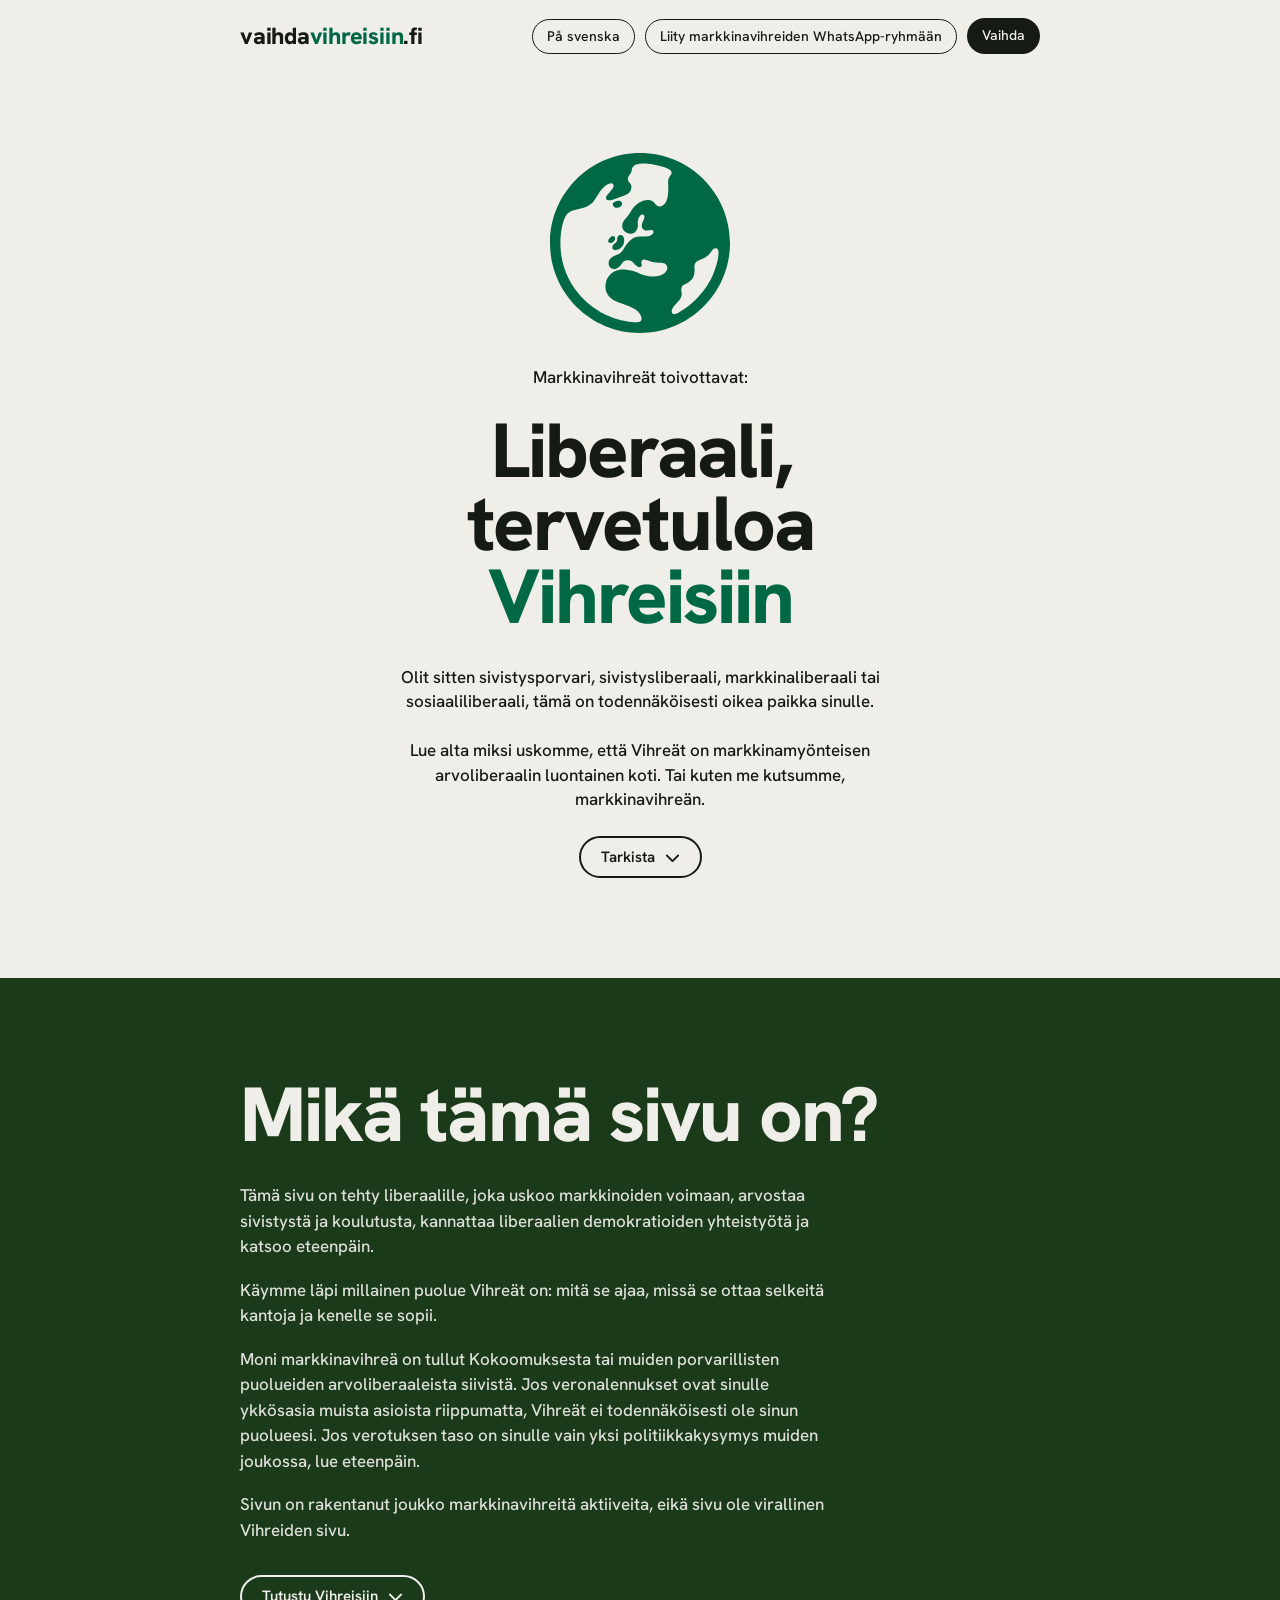
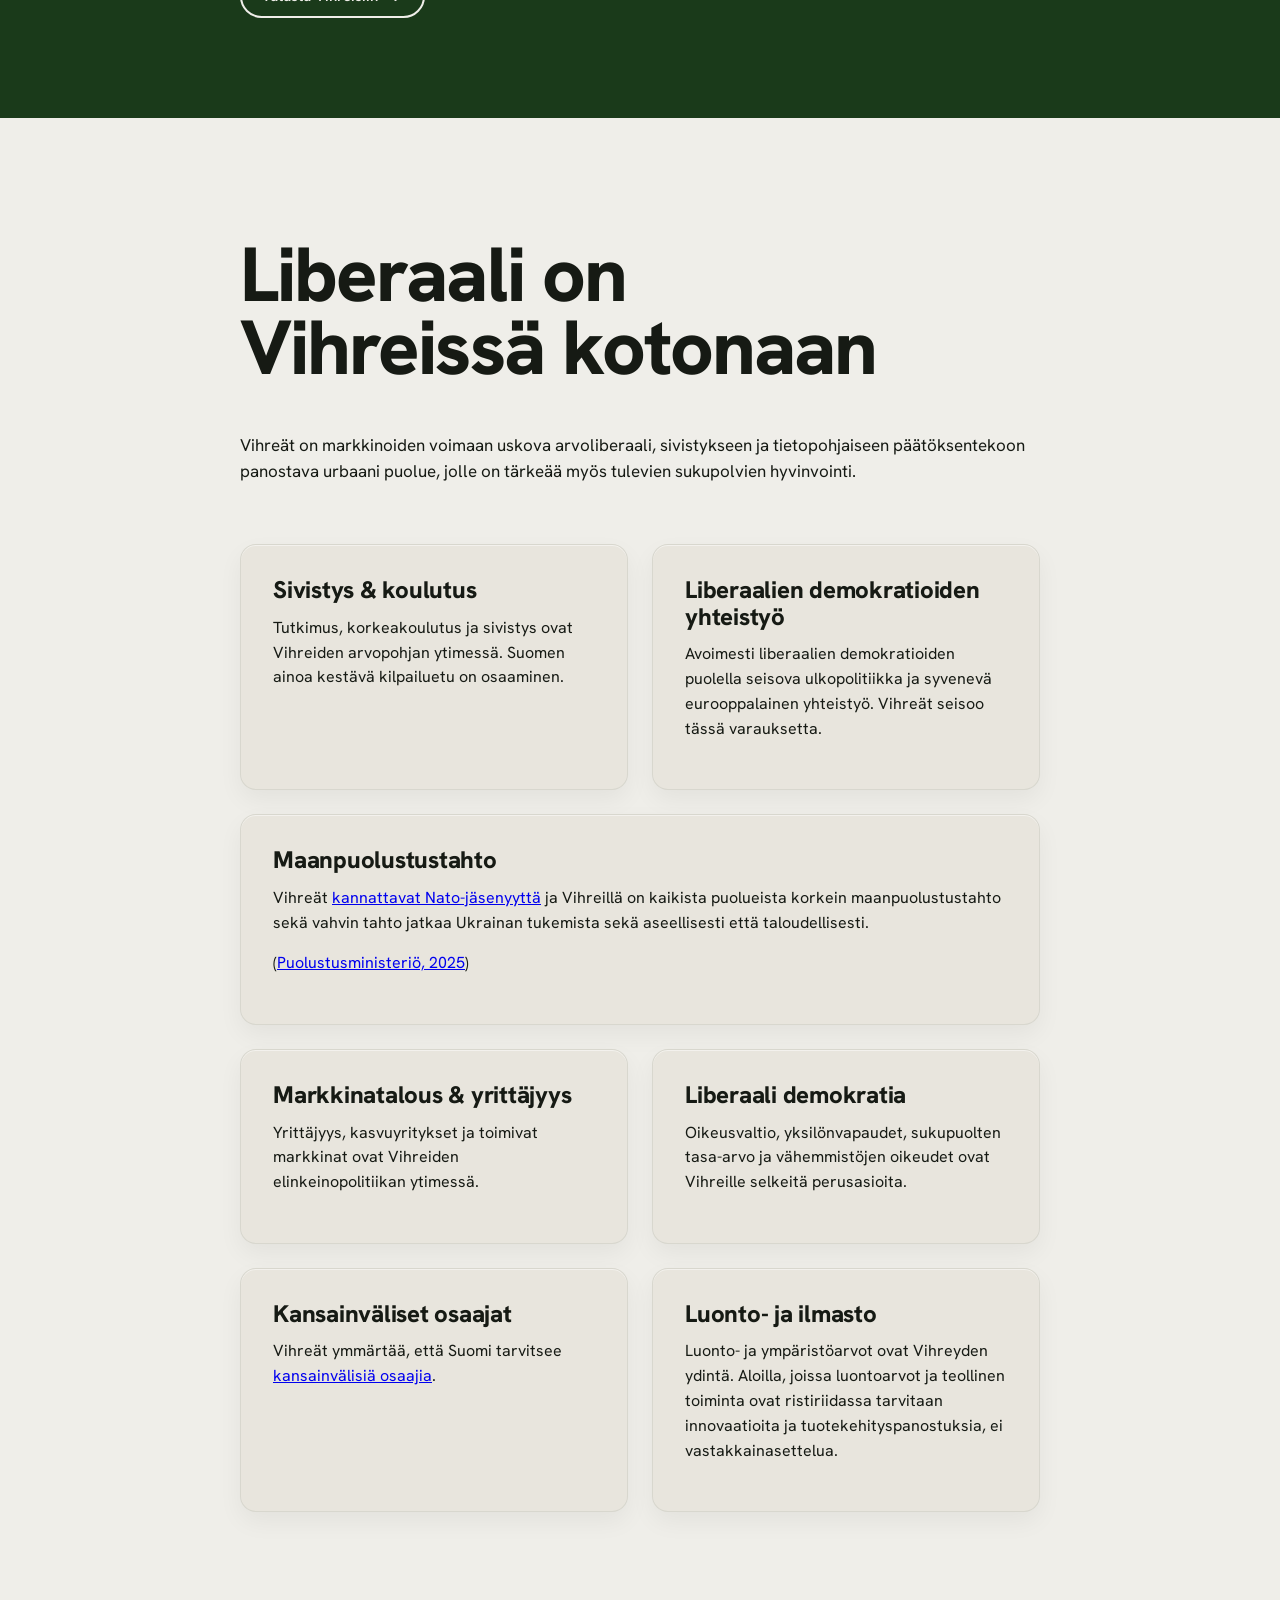
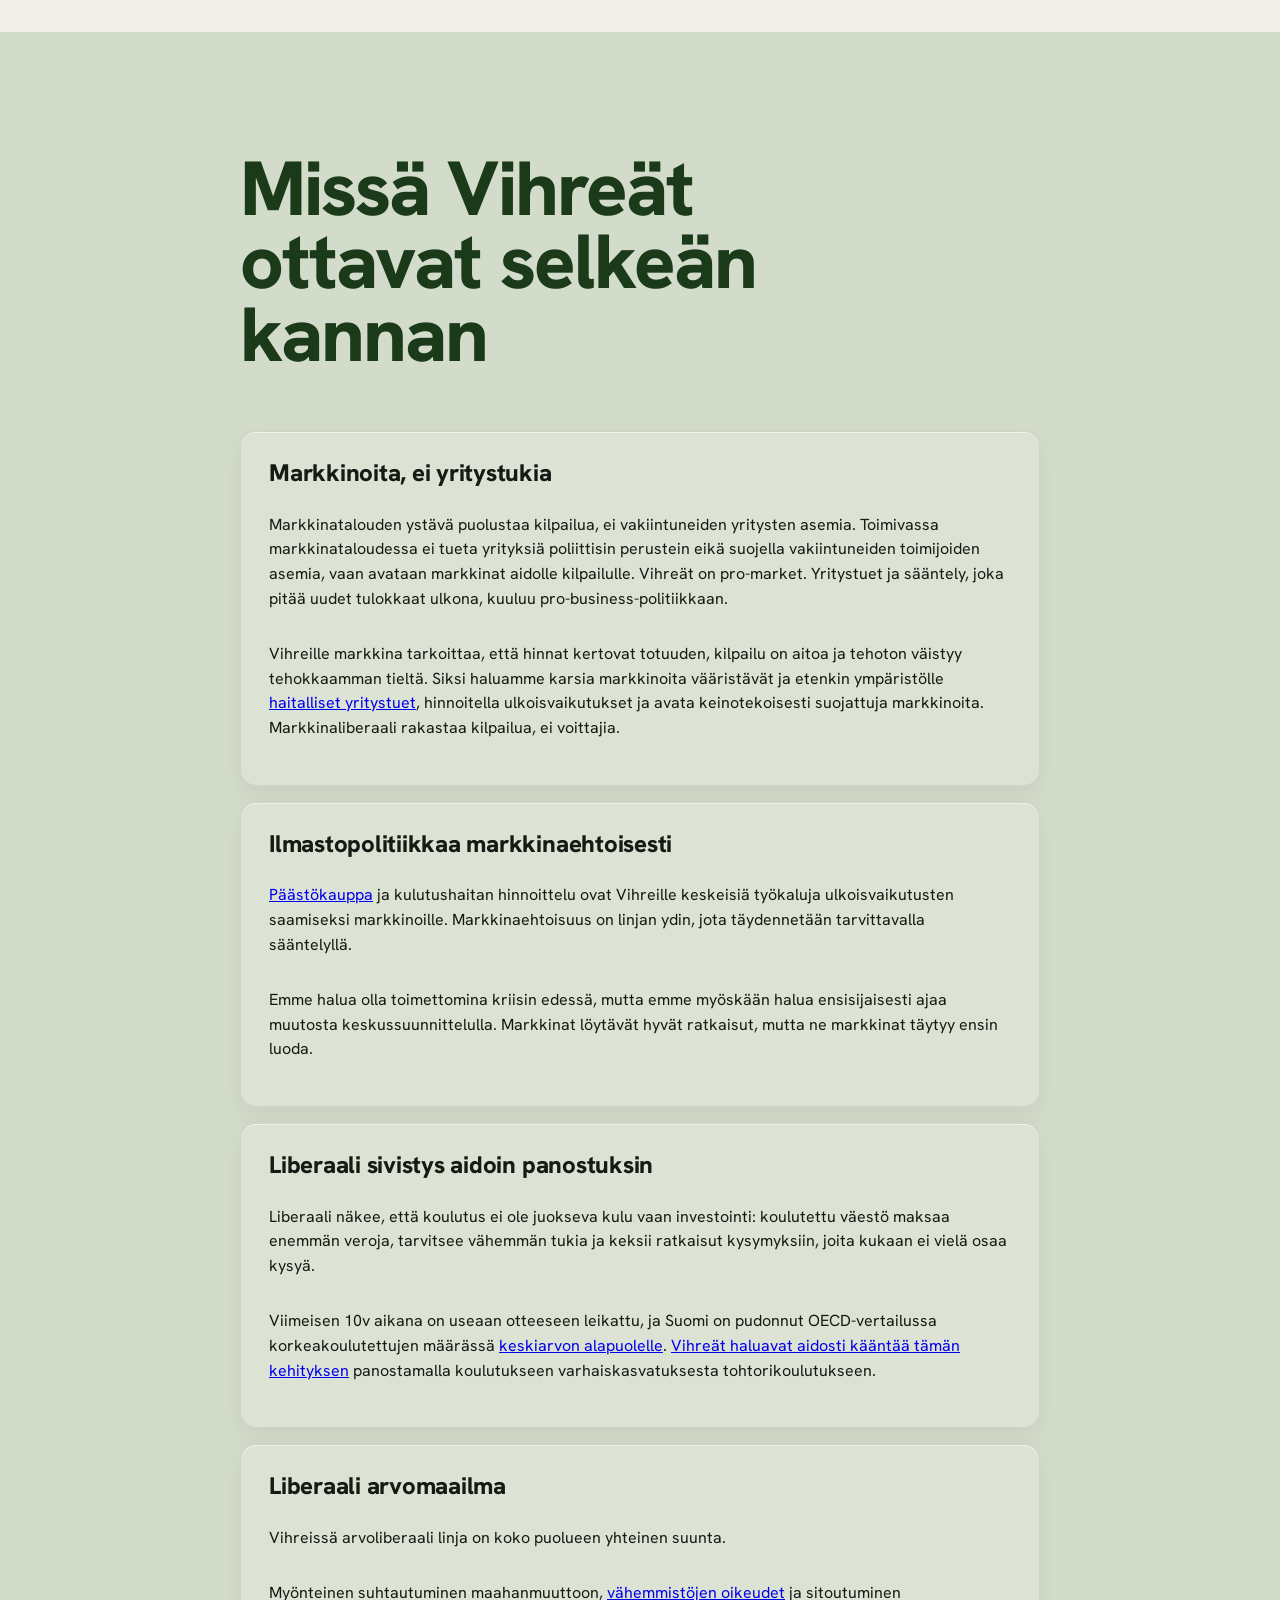
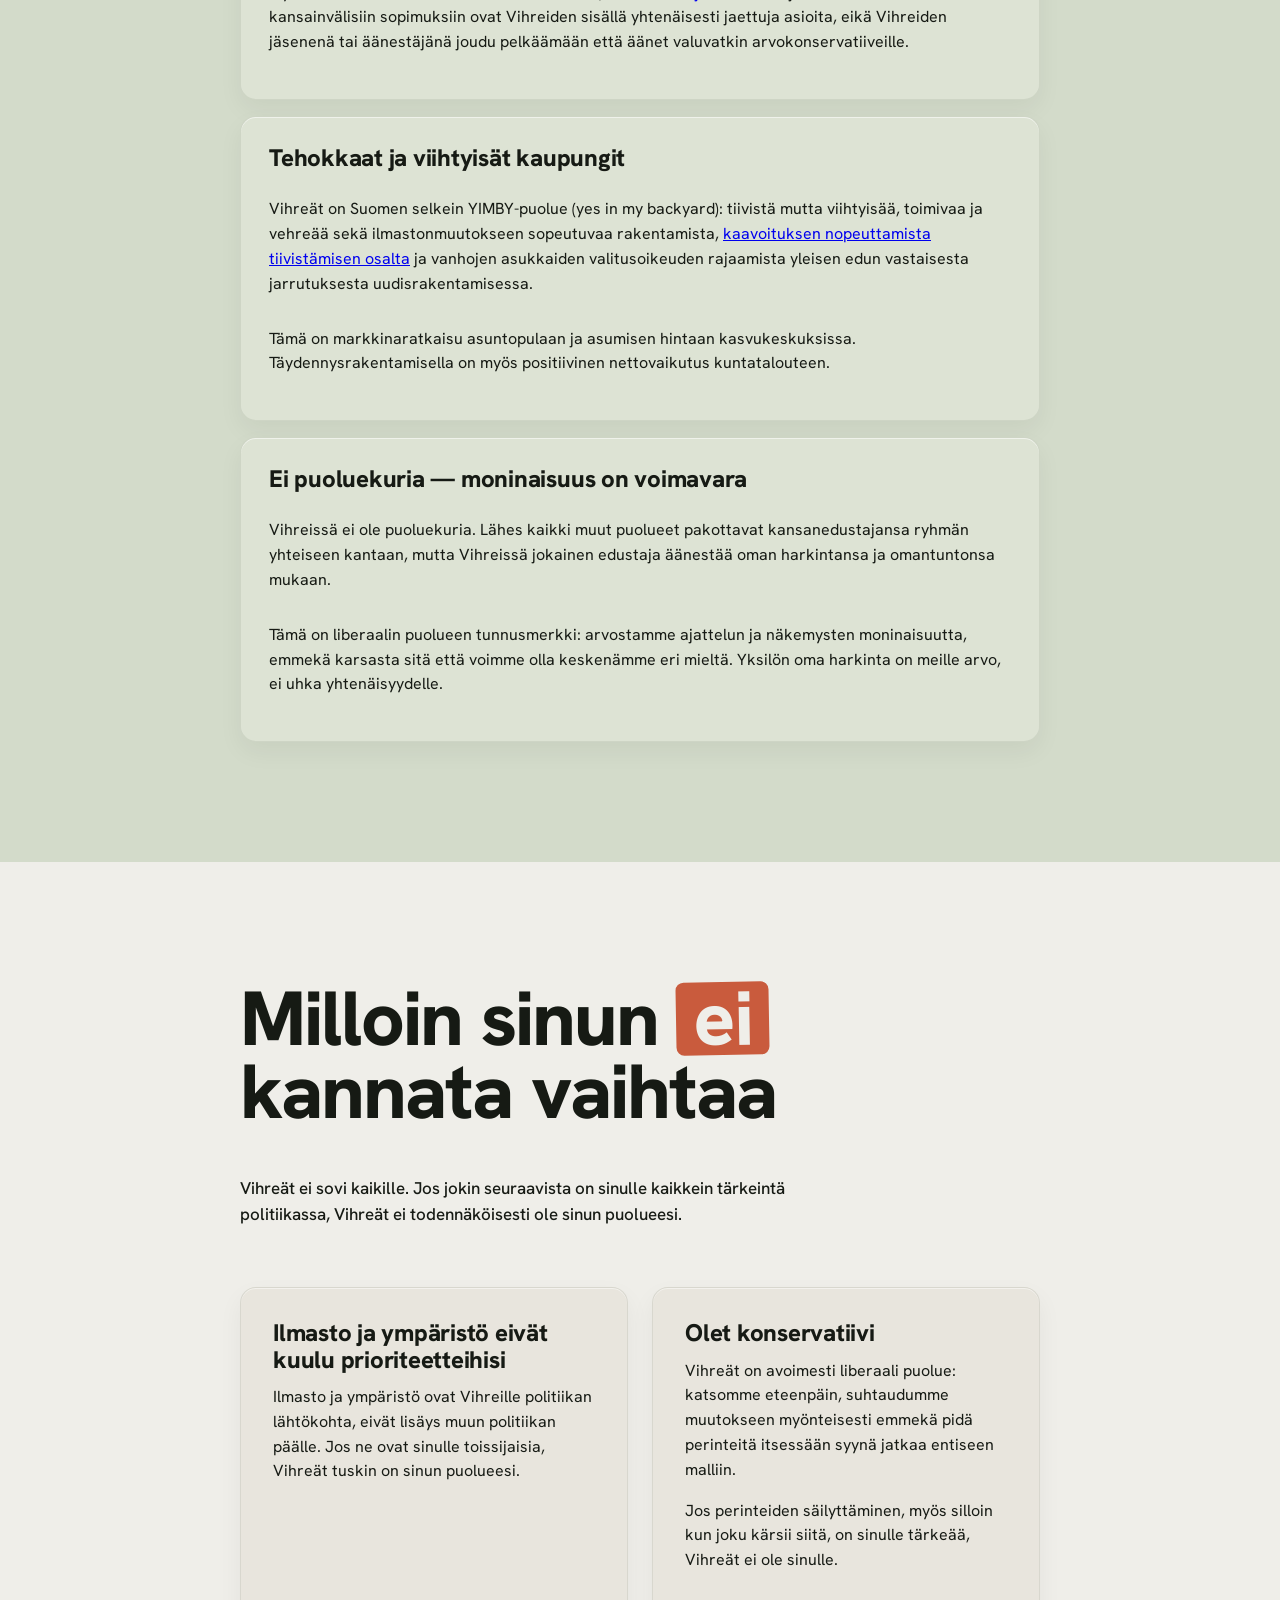
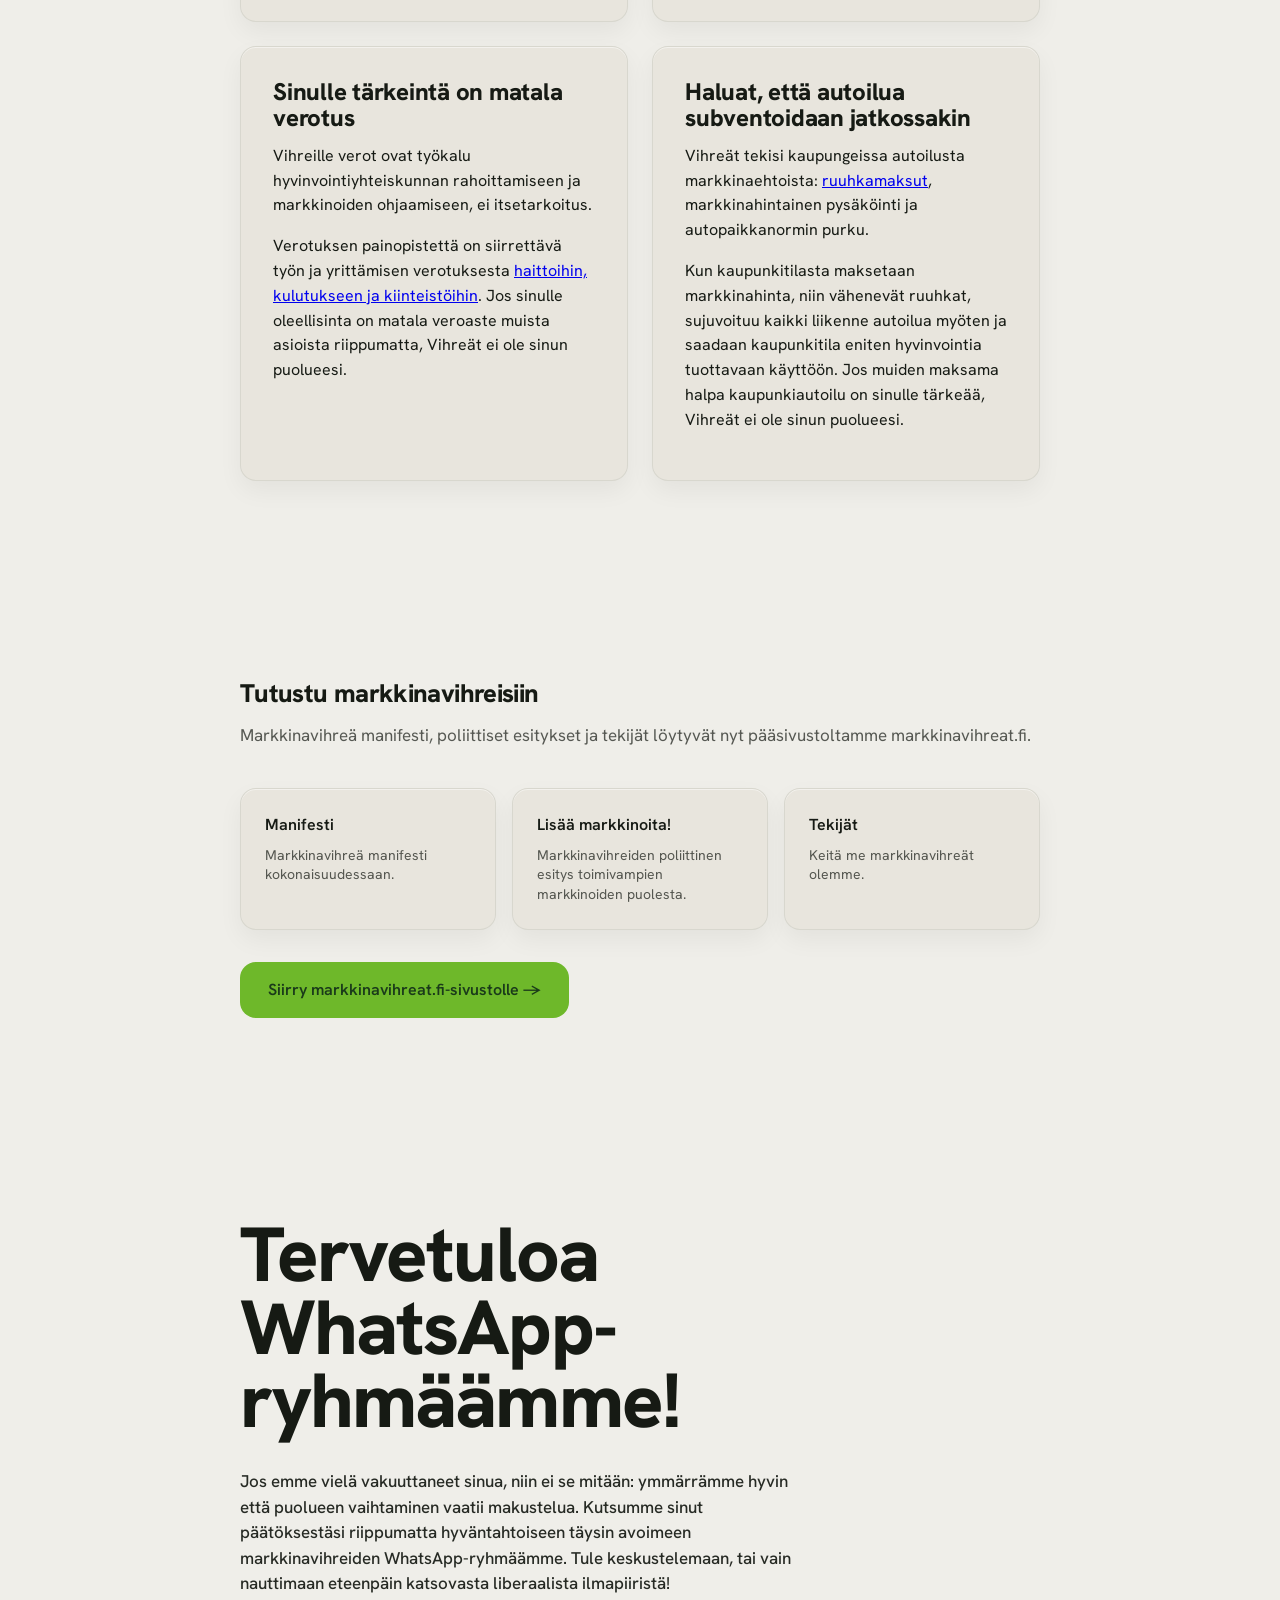
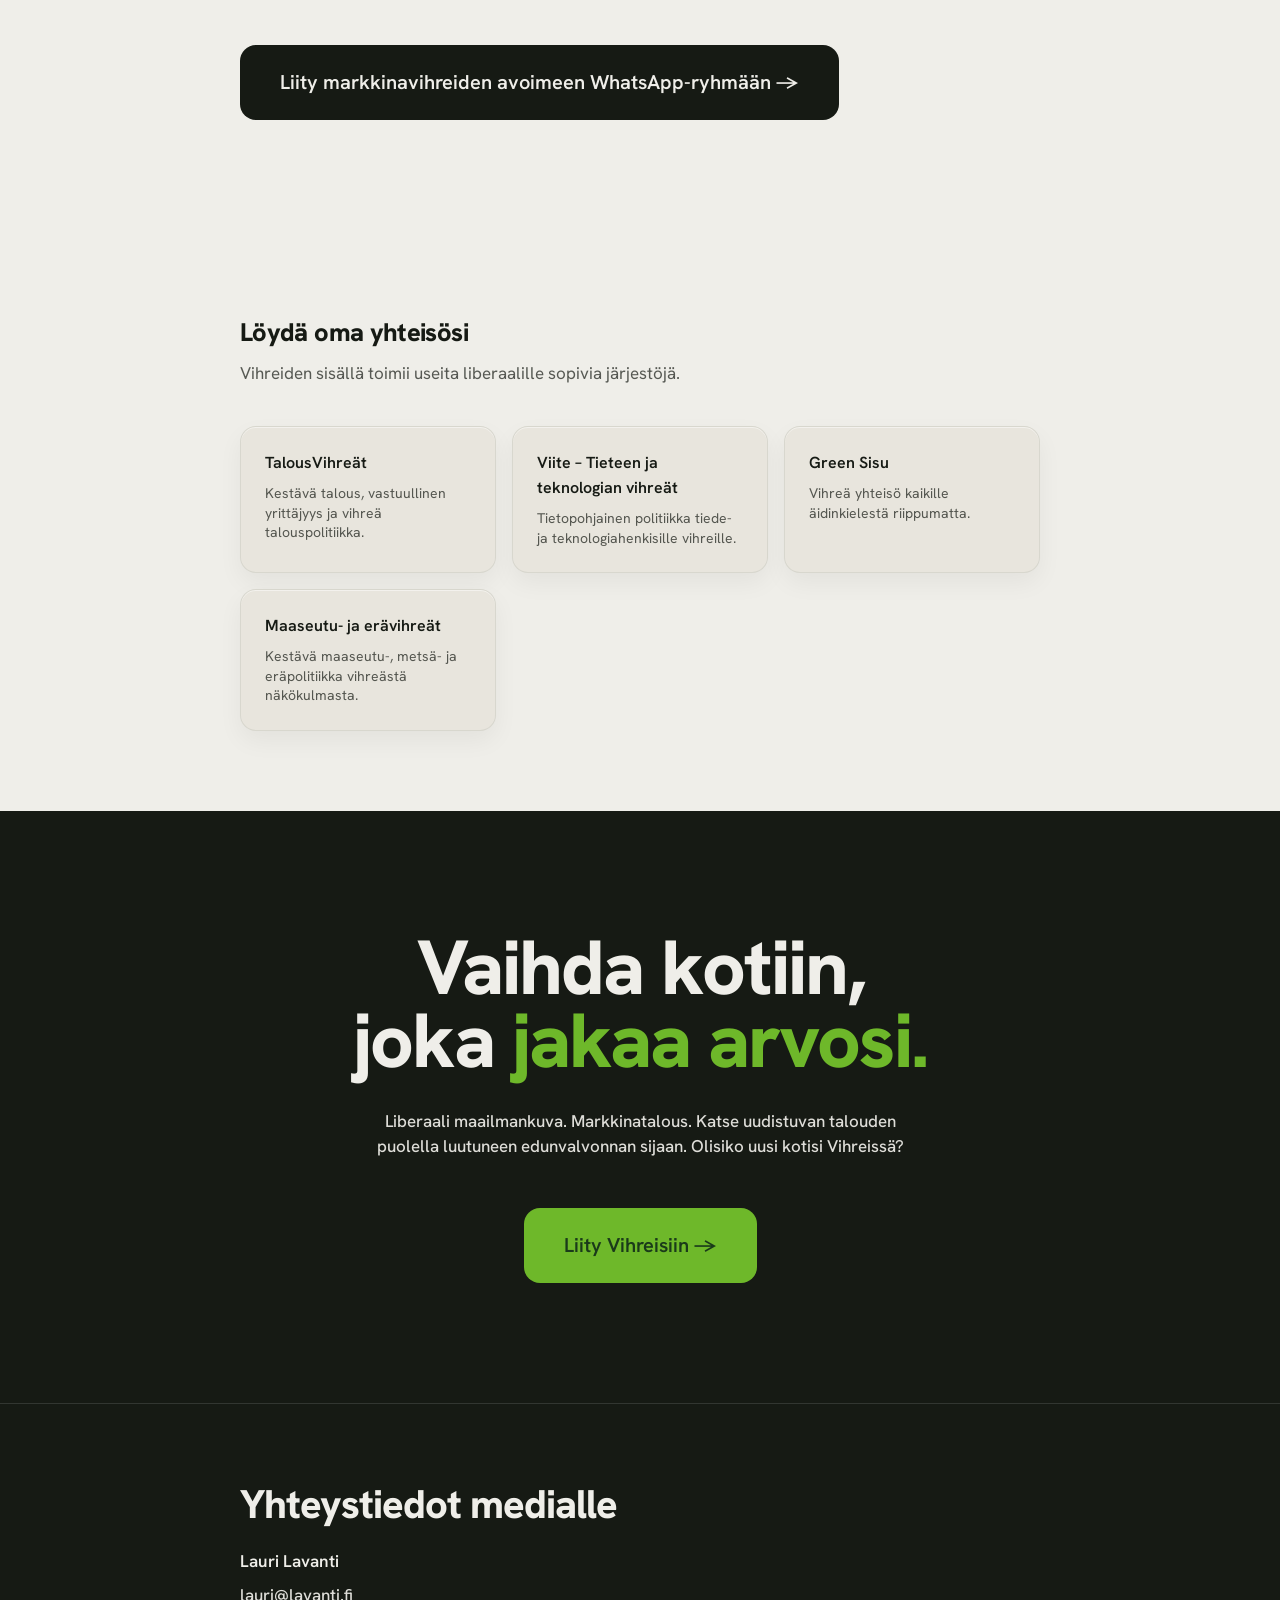
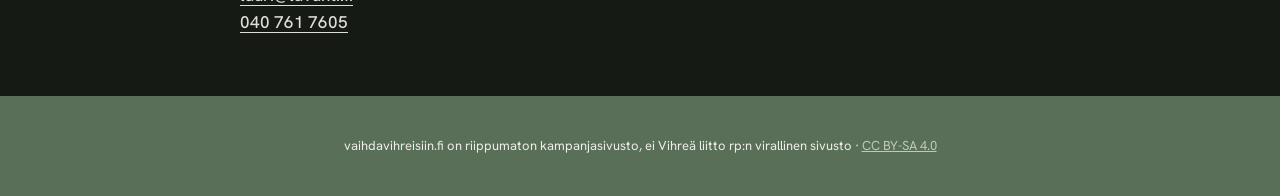
==== commit 4edddb6a: "fix(seo): point the Organization entity at markkinavihreat.fi Both editions declared the Markkinavih" ====
--- a/index.html
+++ b/index.html
@@ -34,7 +34,7 @@
 <link rel='stylesheet' href='/style.css' media='all' />
 <link rel="stylesheet" href="https://cdnjs.cloudflare.com/ajax/libs/font-awesome/6.7.2/css/all.min.css" crossorigin="anonymous" referrerpolicy="no-referrer" />
 <script type="application/ld+json">
-{"@context":"https://schema.org","@type":"WebSite","name":"vaihdavihreisiin.fi","url":"https://vaihdavihreisiin.fi/","description":"Liberaali on Vihreissä kotonaan. Tämä on rehellinen opas yhtymäkohdista ja eroista.","inLanguage":"fi","license":"https://creativecommons.org/licenses/by-sa/4.0/","author":{"@type":"Organization","name":"Markkinavihreät","url":"https://vaihdavihreisiin.fi/"},"about":{"@type":"PoliticalParty","name":"Vihreä liitto","url":"https://www.vihreat.fi"}}
+{"@context":"https://schema.org","@type":"WebSite","name":"vaihdavihreisiin.fi","url":"https://vaihdavihreisiin.fi/","description":"Liberaali on Vihreissä kotonaan. Tämä on rehellinen opas yhtymäkohdista ja eroista.","inLanguage":"fi","license":"https://creativecommons.org/licenses/by-sa/4.0/","author":{"@type":"Organization","@id":"https://markkinavihreat.fi/#organization","name":"Markkinavihreät","url":"https://markkinavihreat.fi/"},"about":{"@type":"PoliticalParty","name":"Vihreä liitto","url":"https://www.vihreat.fi"}}
 </script>
 <script type="application/ld+json">
 {"@context":"https://schema.org","@type":"FAQPage","mainEntity":[{"@type":"Question","name":"Mikä on vaihdavihreisiin.fi?","acceptedAnswer":{"@type":"Answer","text":"Rehellinen opas liberaalille, joka pohtii Vihreiden äänestämistä. Sivusto käy läpi missä Vihreät jakavat liberaalin arvopohjan, ja missä Vihreät vievät sen pidemmälle — myös silloin, kun vaihto ei kannata."}},{"@type":"Question","name":"Mitkä ovat Vihreiden ja liberaalin yhteiset arvot?","acceptedAnswer":{"@type":"Answer","text":"Vihreät arvostavat sivistystä ja koulutusta, liberaalien demokratioiden yhteistyötä, Nato-jäsenyyttä, maanpuolustusta, markkinataloutta ja yrittäjyyttä, liberaalia demokratiaa, osaamisperustaista maahanmuuttoa sekä kaupunkien roolia talouden moottorina."}},{"@type":"Question","name":"Miksi Vihreät on liberaalin luontainen koti?","acceptedAnswer":{"@type":"Answer","text":"Vihreät ajavat aitoa markkinaliberalismia ilman yritystukia, markkinaehtoista ilmastopolitiikkaa kuten päästökauppaa ja hiiliveroa, todellisia panostuksia koulutukseen, yhtenäistä arvoliberaalia linjaa sekä tiiviitä ja viihtyisiä kaupunkeja."}},{"@type":"Question","name":"Milloin liberaalin ei kannata vaihtaa Vihreisiin?","acceptedAnswer":{"@type":"Answer","text":"Jos ilmastonmuutos ei ole prioriteetti, veronalennukset ovat ykkösasia, arvokonservatismi on tärkeää, tai haluaa jatkaa fossiilienergian ja autoilun tukemista — silloin Vihreät ei todennäköisesti ole oikea puolue sinulle."}}]}
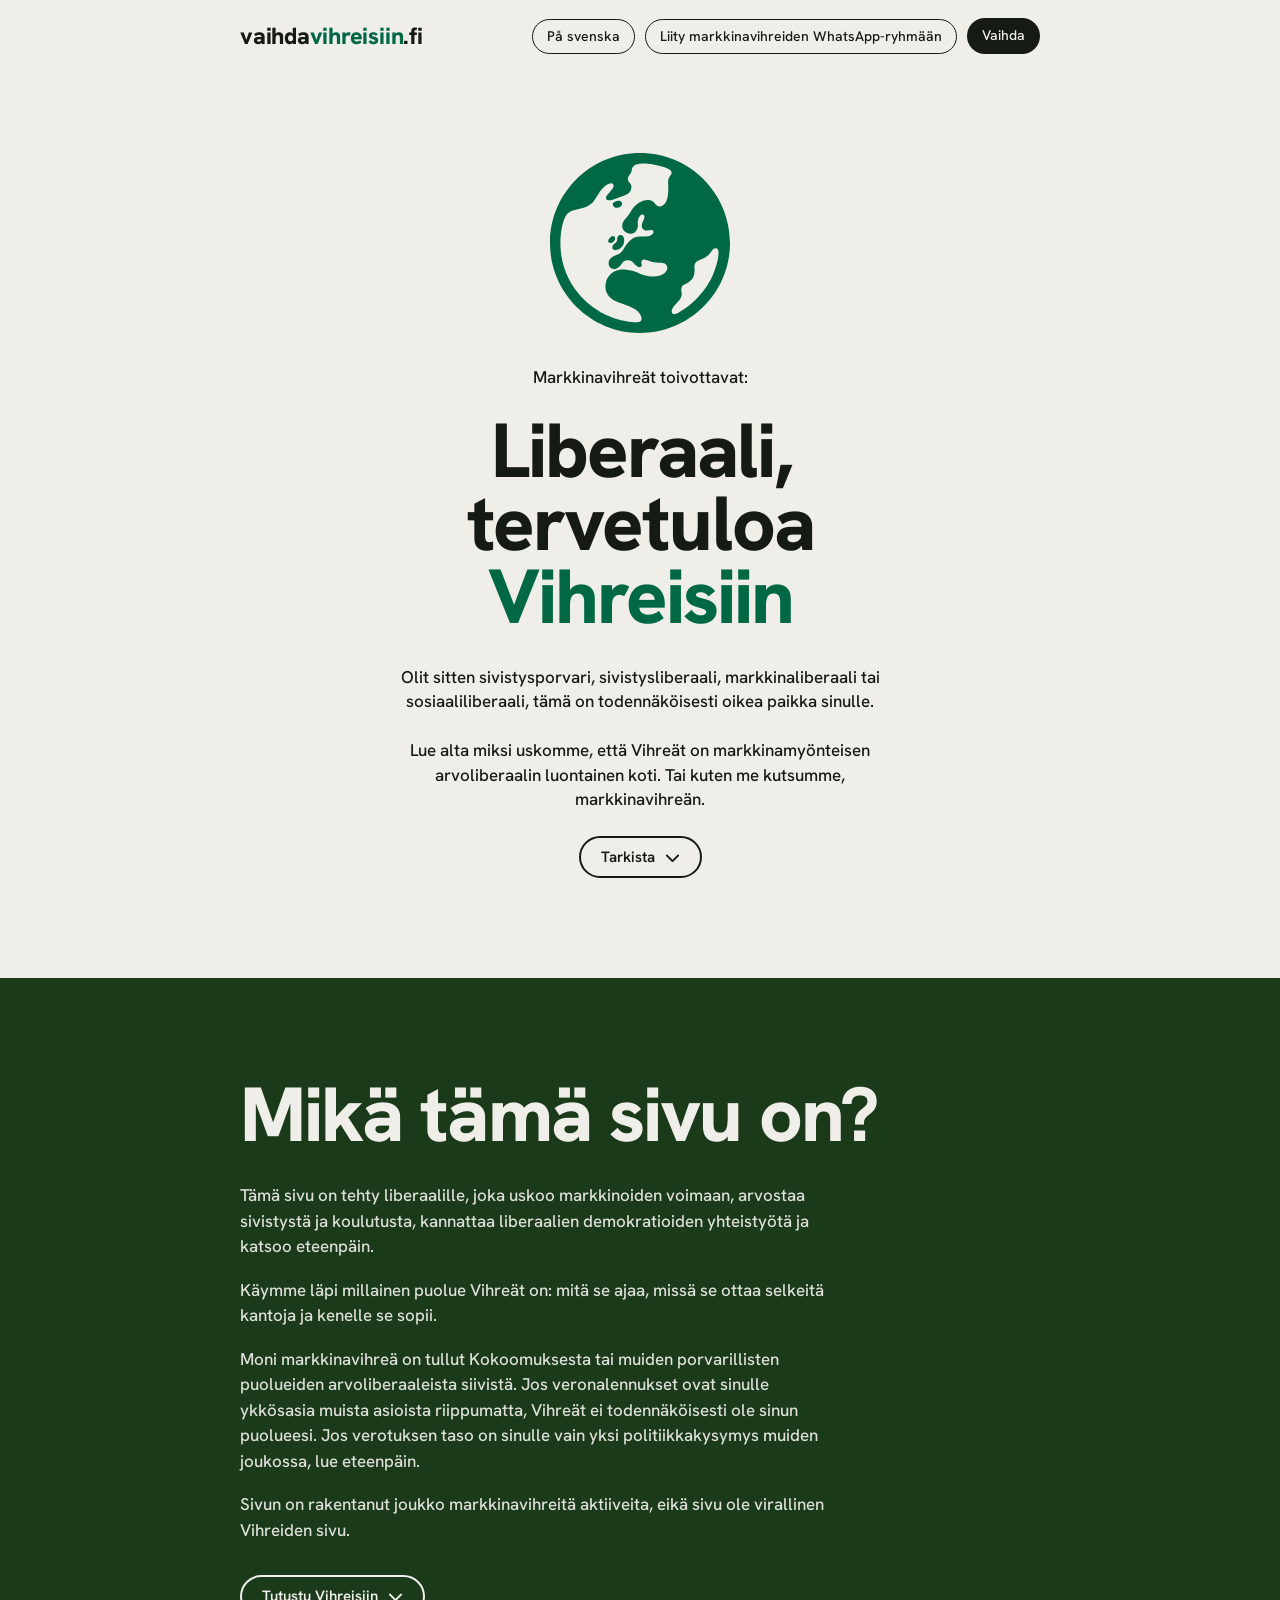
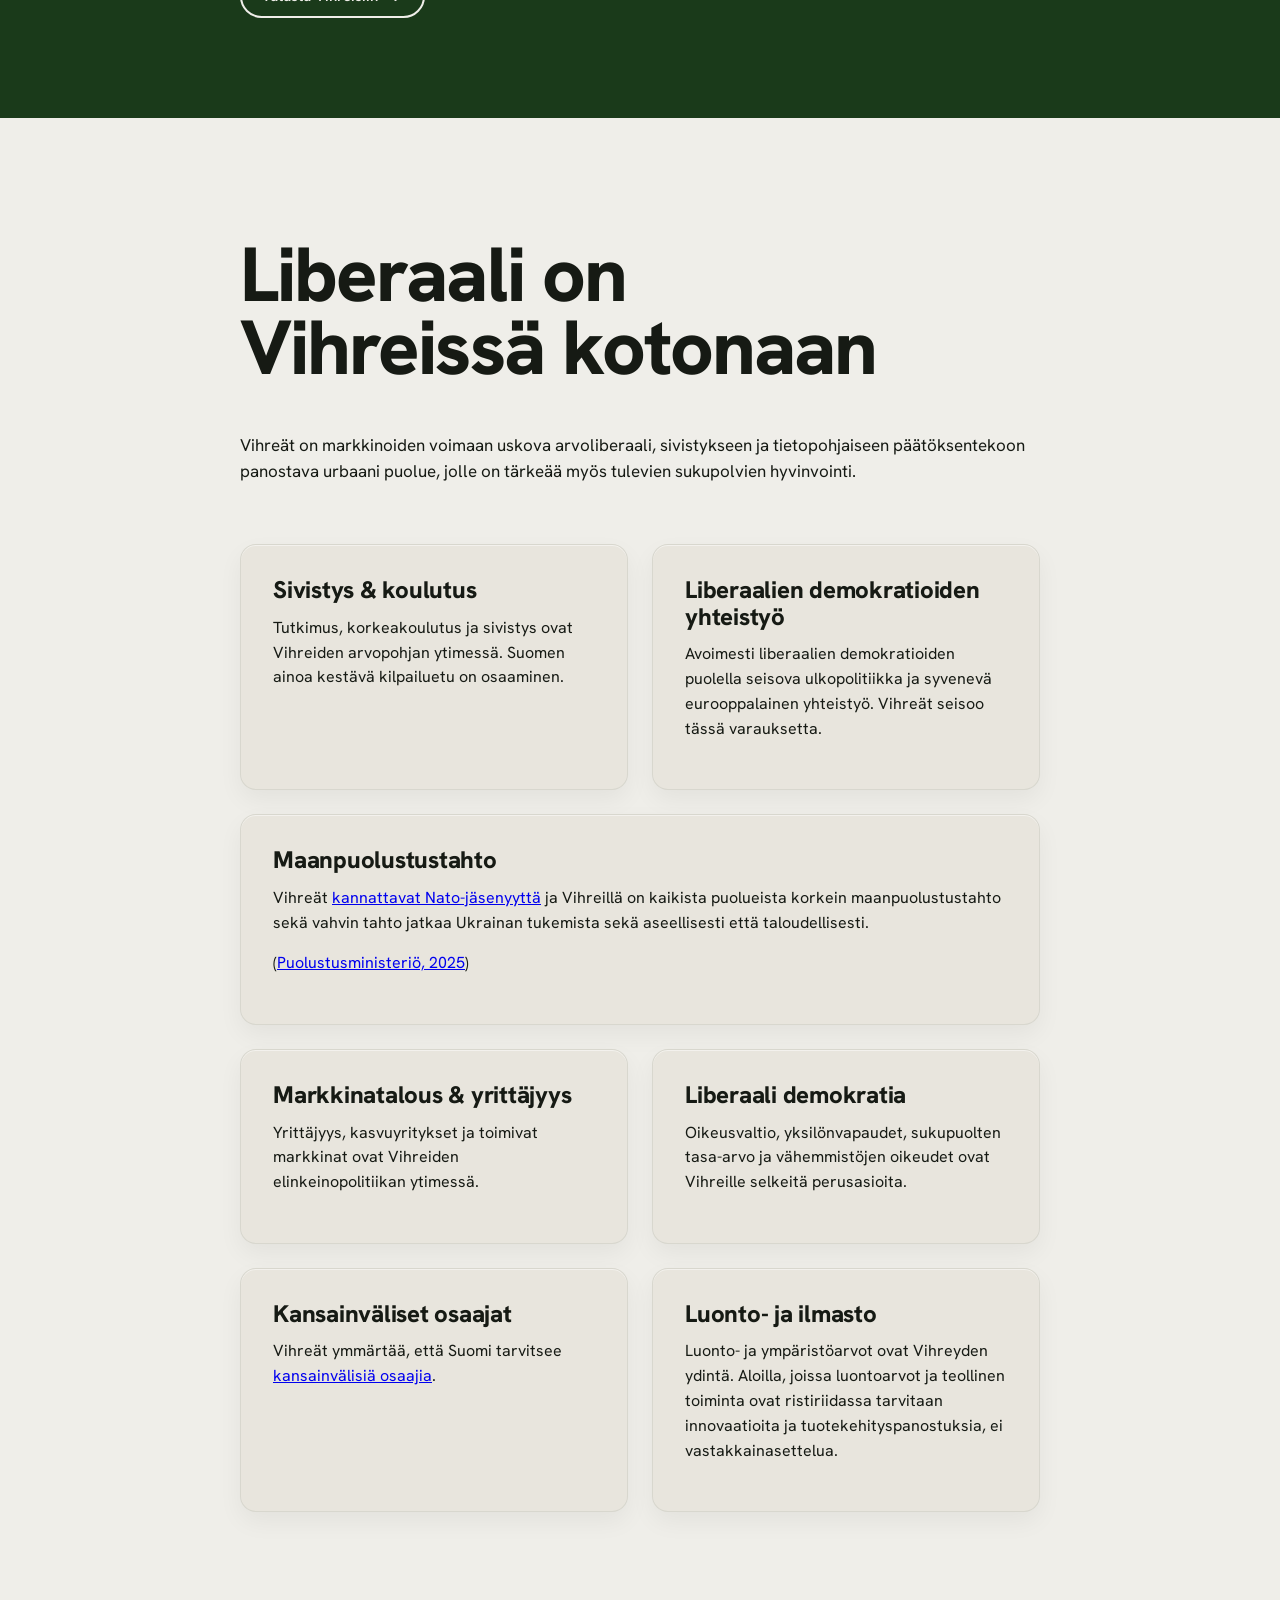
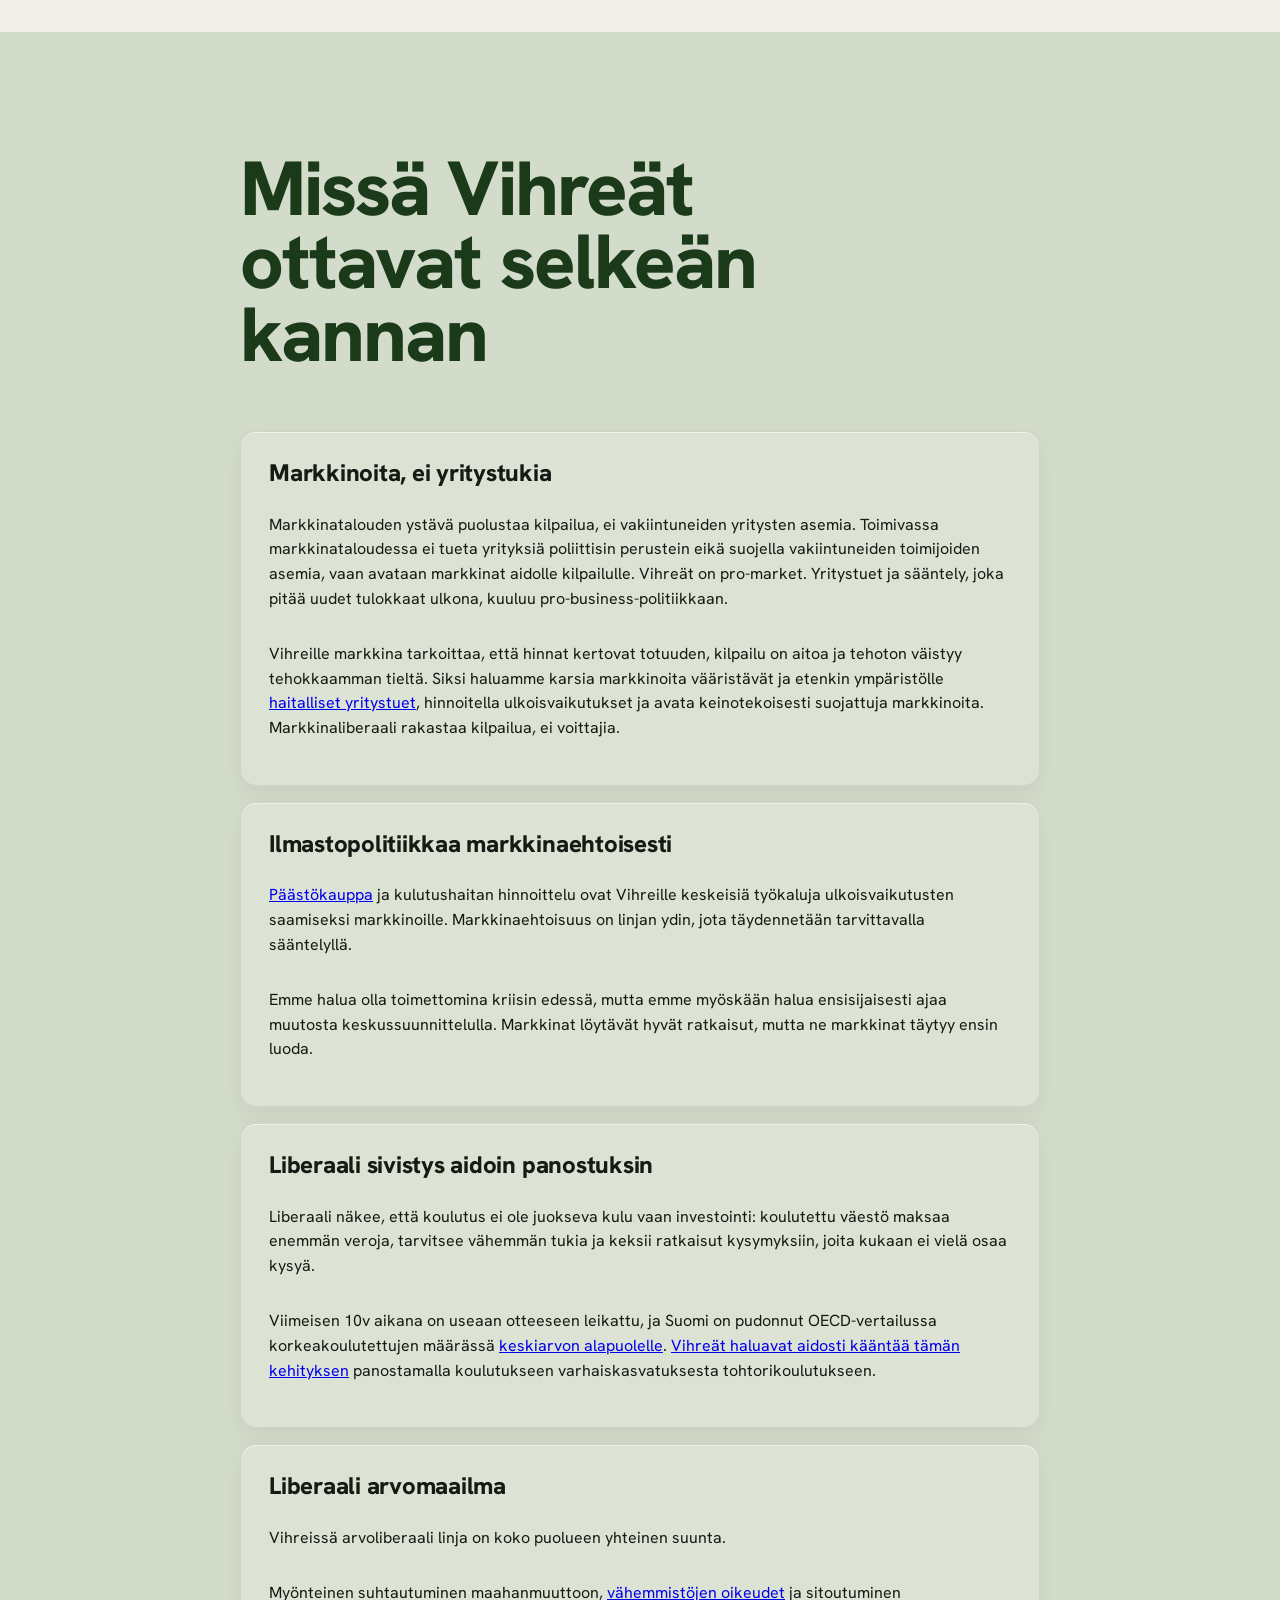
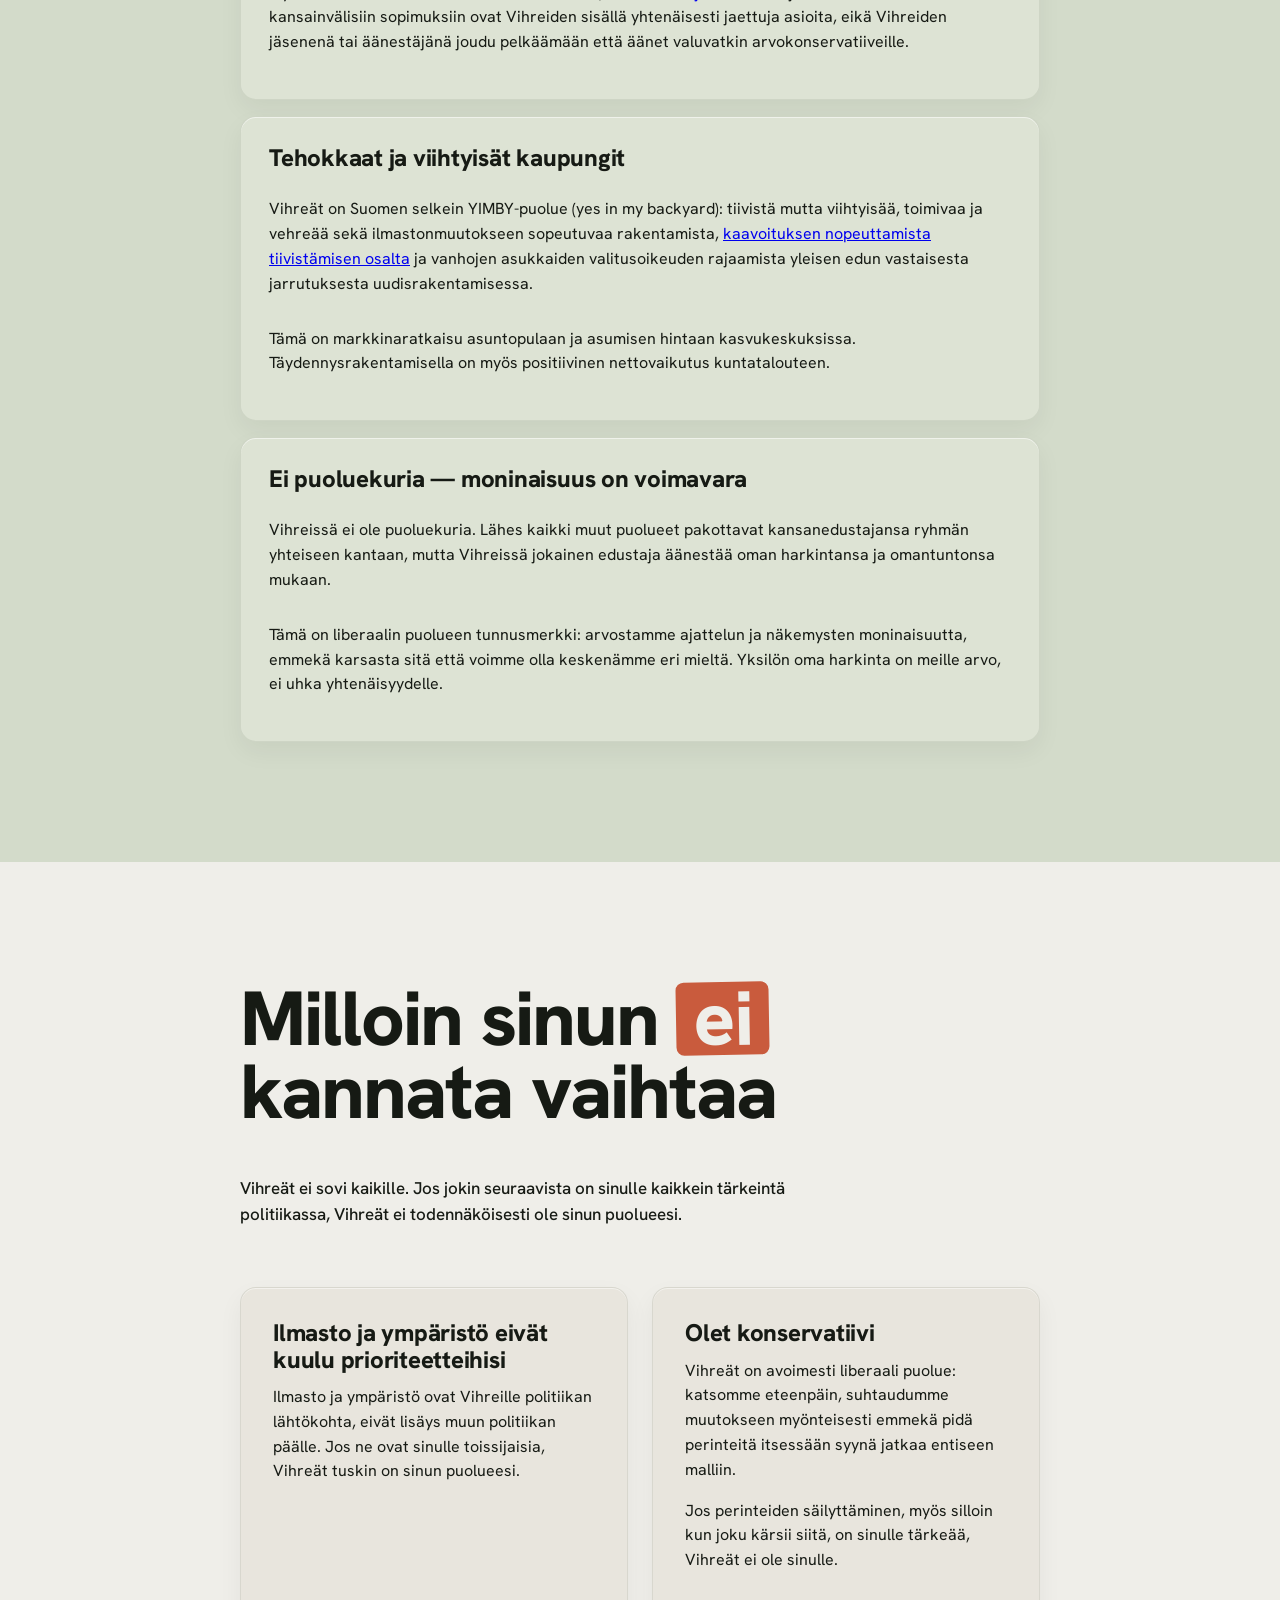
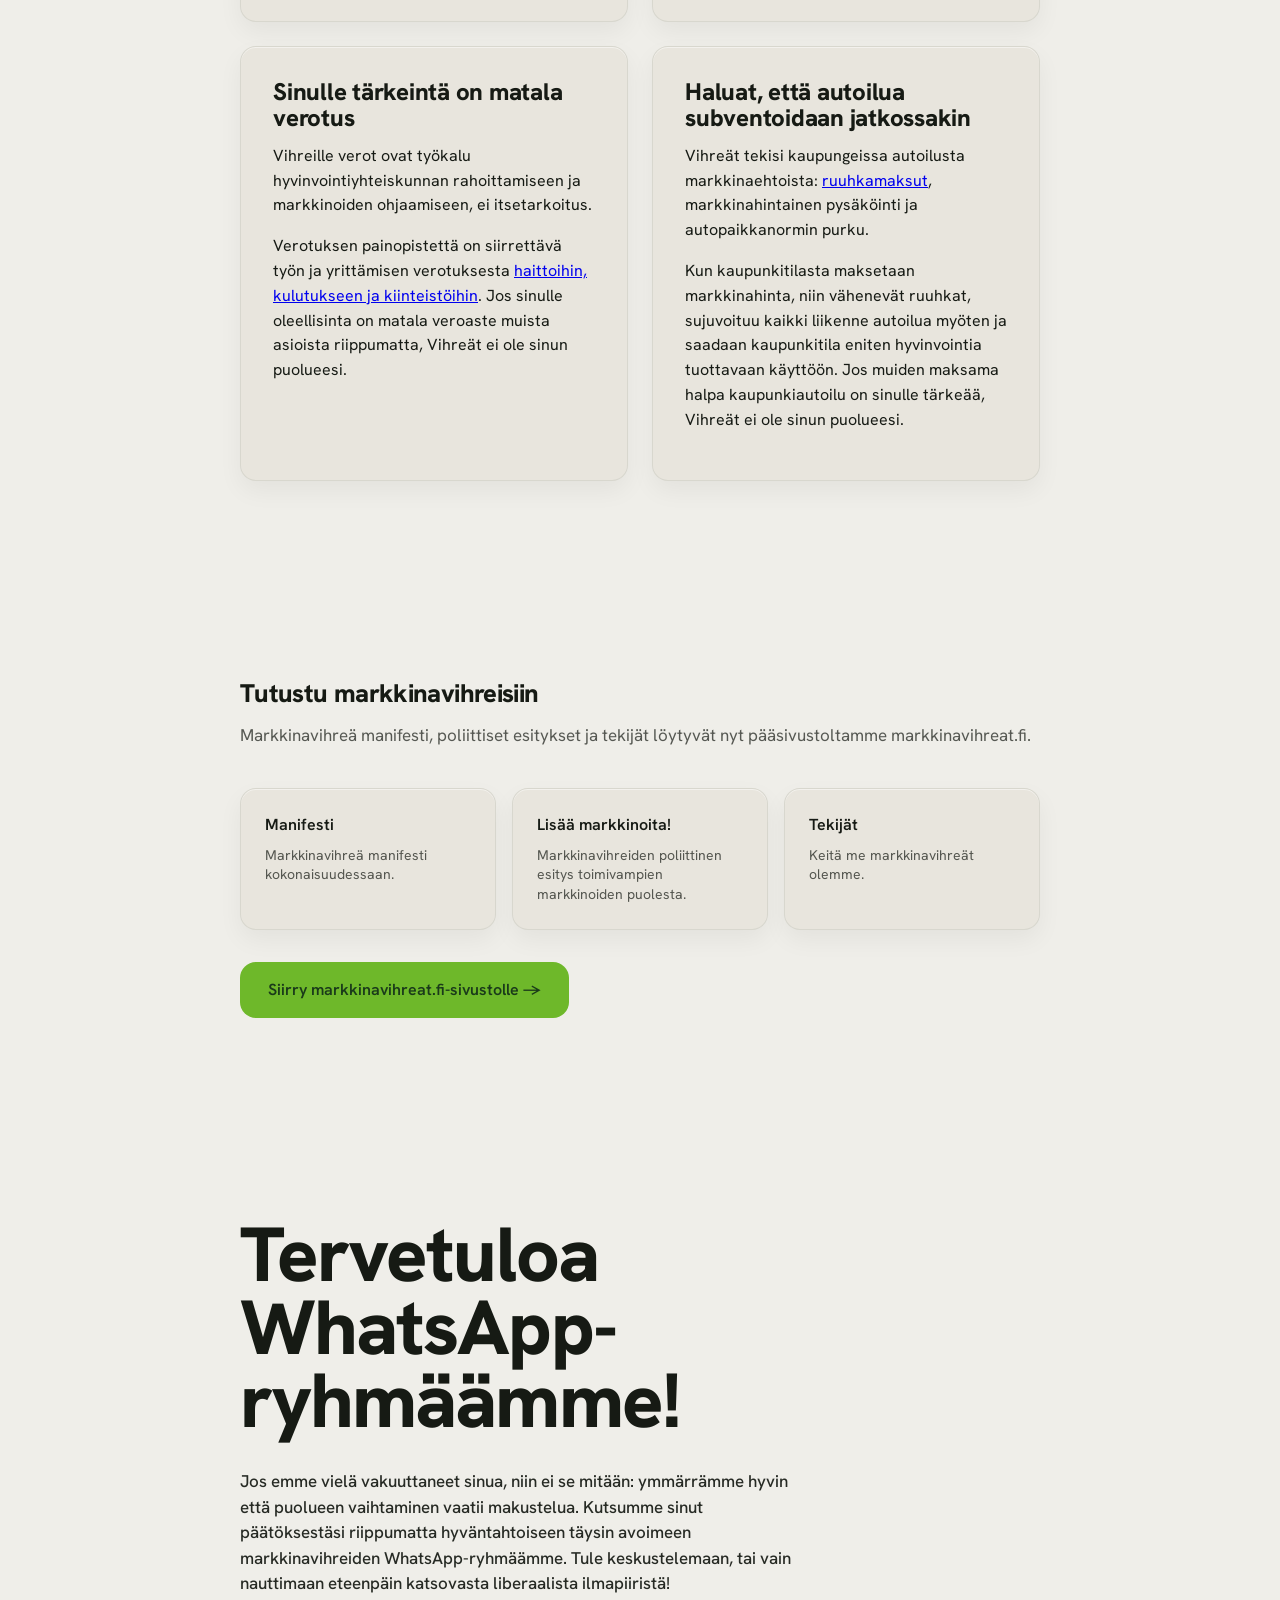
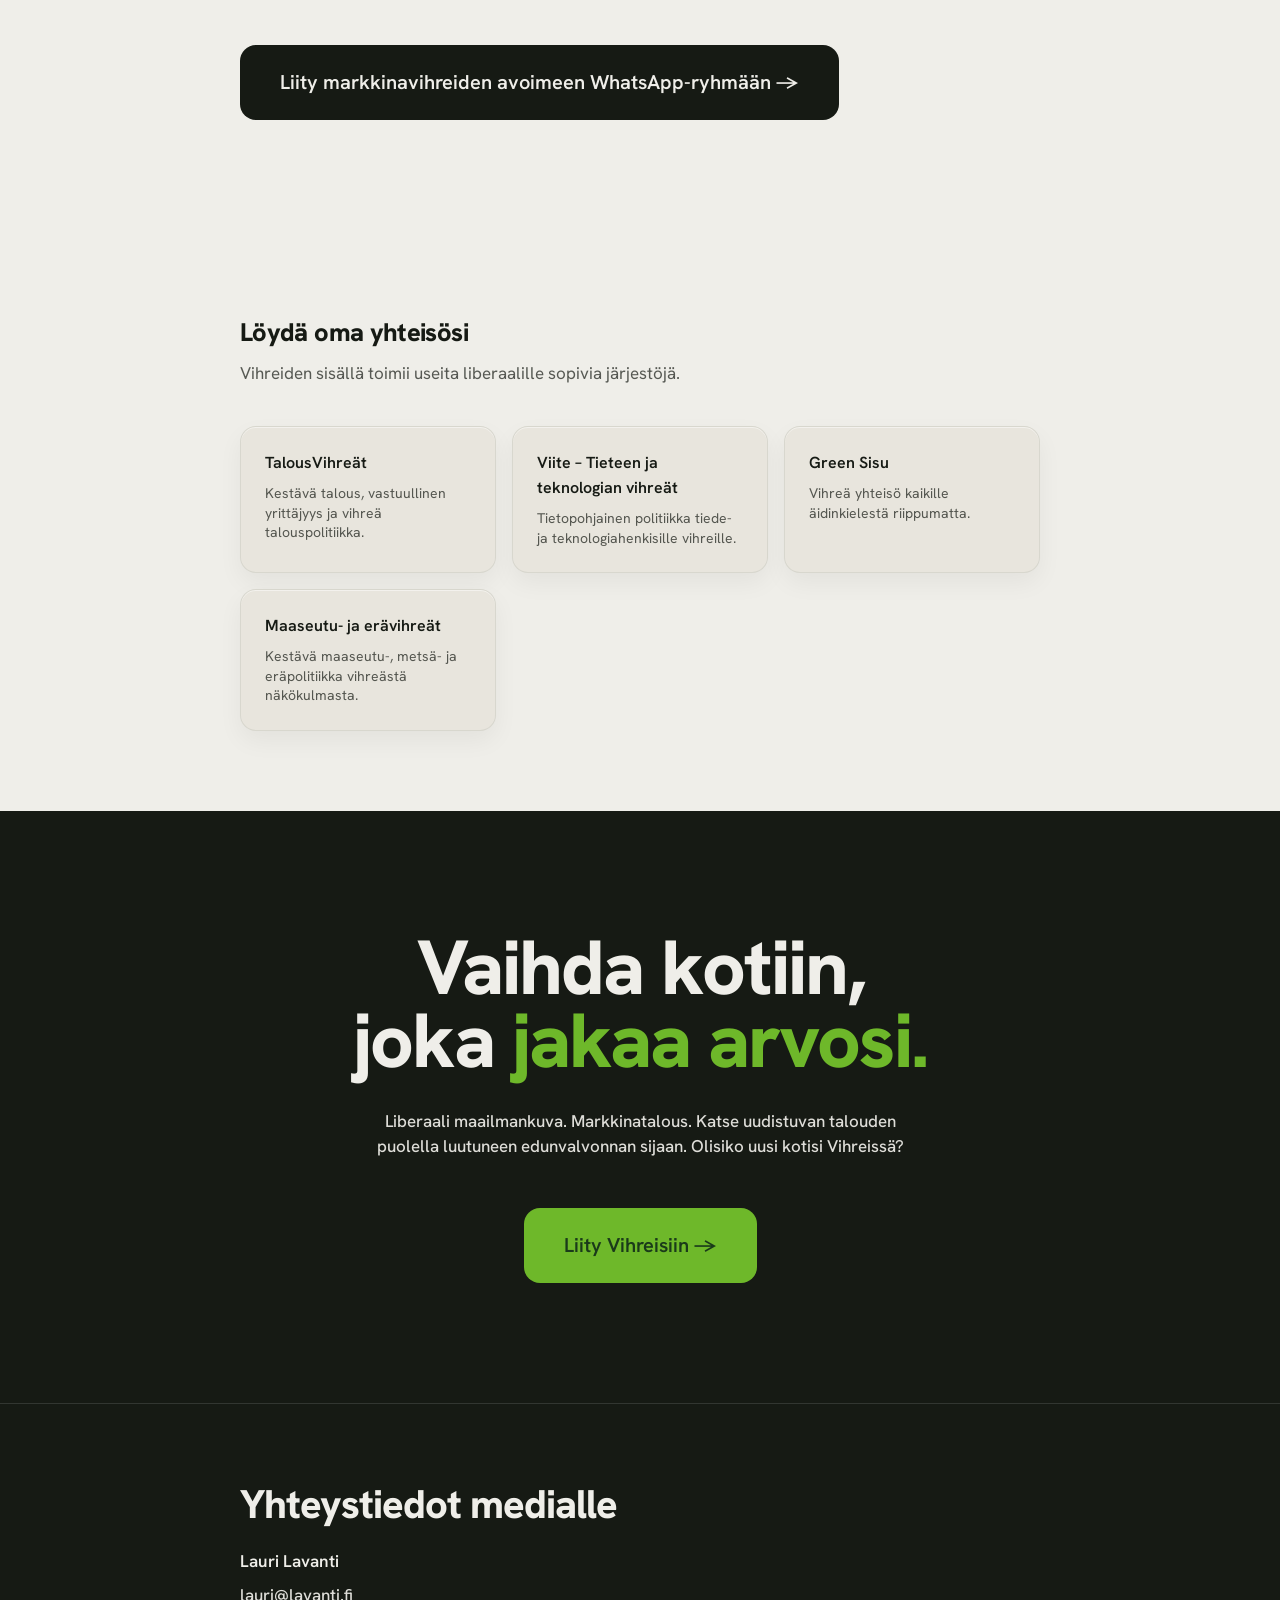
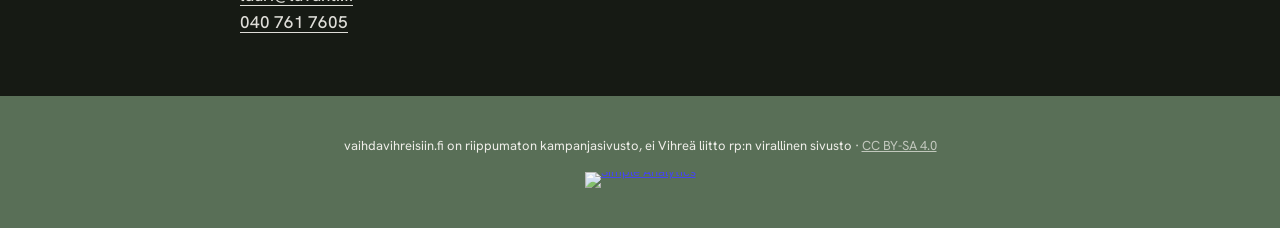
==== commit b8a98f1f: "feat: add Simple Analytics badge to the footer Same badge and colours as markkinavihreat.fi's footer" ====
--- a/index.html
+++ b/index.html
@@ -34,7 +34,7 @@
 <link rel='stylesheet' href='/style.css' media='all' />
 <link rel="stylesheet" href="https://cdnjs.cloudflare.com/ajax/libs/font-awesome/6.7.2/css/all.min.css" crossorigin="anonymous" referrerpolicy="no-referrer" />
 <script type="application/ld+json">
-{"@context":"https://schema.org","@type":"WebSite","name":"vaihdavihreisiin.fi","url":"https://vaihdavihreisiin.fi/","description":"Liberaali on Vihreissä kotonaan. Tämä on rehellinen opas yhtymäkohdista ja eroista.","inLanguage":"fi","license":"https://creativecommons.org/licenses/by-sa/4.0/","author":{"@type":"Organization","@id":"https://markkinavihreat.fi/#organization","name":"Markkinavihreät","url":"https://markkinavihreat.fi/"},"about":{"@type":"PoliticalParty","name":"Vihreä liitto","url":"https://www.vihreat.fi"}}
+{"@context":"https://schema.org","@type":"WebSite","name":"vaihdavihreisiin.fi","url":"https://vaihdavihreisiin.fi/","description":"Liberaali on Vihreissä kotonaan. Tämä on rehellinen opas yhtymäkohdista ja eroista.","inLanguage":"fi","license":"https://creativecommons.org/licenses/by-sa/4.0/","author":{"@type":"Organization","name":"Markkinavihreät","url":"https://vaihdavihreisiin.fi/"},"about":{"@type":"PoliticalParty","name":"Vihreä liitto","url":"https://www.vihreat.fi"}}
 </script>
 <script type="application/ld+json">
 {"@context":"https://schema.org","@type":"FAQPage","mainEntity":[{"@type":"Question","name":"Mikä on vaihdavihreisiin.fi?","acceptedAnswer":{"@type":"Answer","text":"Rehellinen opas liberaalille, joka pohtii Vihreiden äänestämistä. Sivusto käy läpi missä Vihreät jakavat liberaalin arvopohjan, ja missä Vihreät vievät sen pidemmälle — myös silloin, kun vaihto ei kannata."}},{"@type":"Question","name":"Mitkä ovat Vihreiden ja liberaalin yhteiset arvot?","acceptedAnswer":{"@type":"Answer","text":"Vihreät arvostavat sivistystä ja koulutusta, liberaalien demokratioiden yhteistyötä, Nato-jäsenyyttä, maanpuolustusta, markkinataloutta ja yrittäjyyttä, liberaalia demokratiaa, osaamisperustaista maahanmuuttoa sekä kaupunkien roolia talouden moottorina."}},{"@type":"Question","name":"Miksi Vihreät on liberaalin luontainen koti?","acceptedAnswer":{"@type":"Answer","text":"Vihreät ajavat aitoa markkinaliberalismia ilman yritystukia, markkinaehtoista ilmastopolitiikkaa kuten päästökauppaa ja hiiliveroa, todellisia panostuksia koulutukseen, yhtenäistä arvoliberaalia linjaa sekä tiiviitä ja viihtyisiä kaupunkeja."}},{"@type":"Question","name":"Milloin liberaalin ei kannata vaihtaa Vihreisiin?","acceptedAnswer":{"@type":"Answer","text":"Jos ilmastonmuutos ei ole prioriteetti, veronalennukset ovat ykkösasia, arvokonservatismi on tärkeää, tai haluaa jatkaa fossiilienergian ja autoilun tukemista — silloin Vihreät ei todennäköisesti ole oikea puolue sinulle."}}]}
@@ -289,6 +289,13 @@
 
 <footer>
   vaihdavihreisiin.fi on riippumaton kampanjasivusto, ei Vihreä liitto rp:n virallinen sivusto · <a href="https://creativecommons.org/licenses/by-sa/4.0/" target="_blank" rel="license" style="color:inherit;opacity:0.7;">CC BY-SA 4.0</a>
+  <!-- Simple Analytics' free plan requires its badge in the footer; same params as markkinavihreat.fi -->
+  <a class="footer-analytics" href="https://www.simpleanalytics.com/vaihdavihreisiin.fi?utm_source=vaihdavihreisiin.fi&amp;utm_content=badge" referrerpolicy="origin" rel="noopener" target="_blank">
+    <picture>
+      <source media="(prefers-color-scheme: dark)" srcset="https://simpleanalyticsbadges.com/vaihdavihreisiin.fi?mode=dark&amp;counter=false&amp;radius=0&amp;background=1A3A1A&amp;text=AFB8AB&amp;logo=6EB82A">
+      <img alt="Simple Analytics" crossorigin="anonymous" height="50" loading="lazy" referrerpolicy="no-referrer" src="https://simpleanalyticsbadges.com/vaihdavihreisiin.fi?mode=light&amp;counter=false&amp;radius=0&amp;background=1A3A1A&amp;text=AFB8AB&amp;logo=6EB82A" width="210">
+    </picture>
+  </a>
 </footer>
 
 <!-- 100% privacy-first analytics -->
--- a/style.css
+++ b/style.css
@@ -845,6 +845,12 @@
     text-align: center;
     font-size: 13px; opacity: 0.7;
   }
+  .footer-analytics {
+    display: block;
+    width: fit-content;
+    margin: 16px auto 0;
+    line-height: 0;
+  }
 
   /* MOBILE */
   @media (max-width: 768px) {
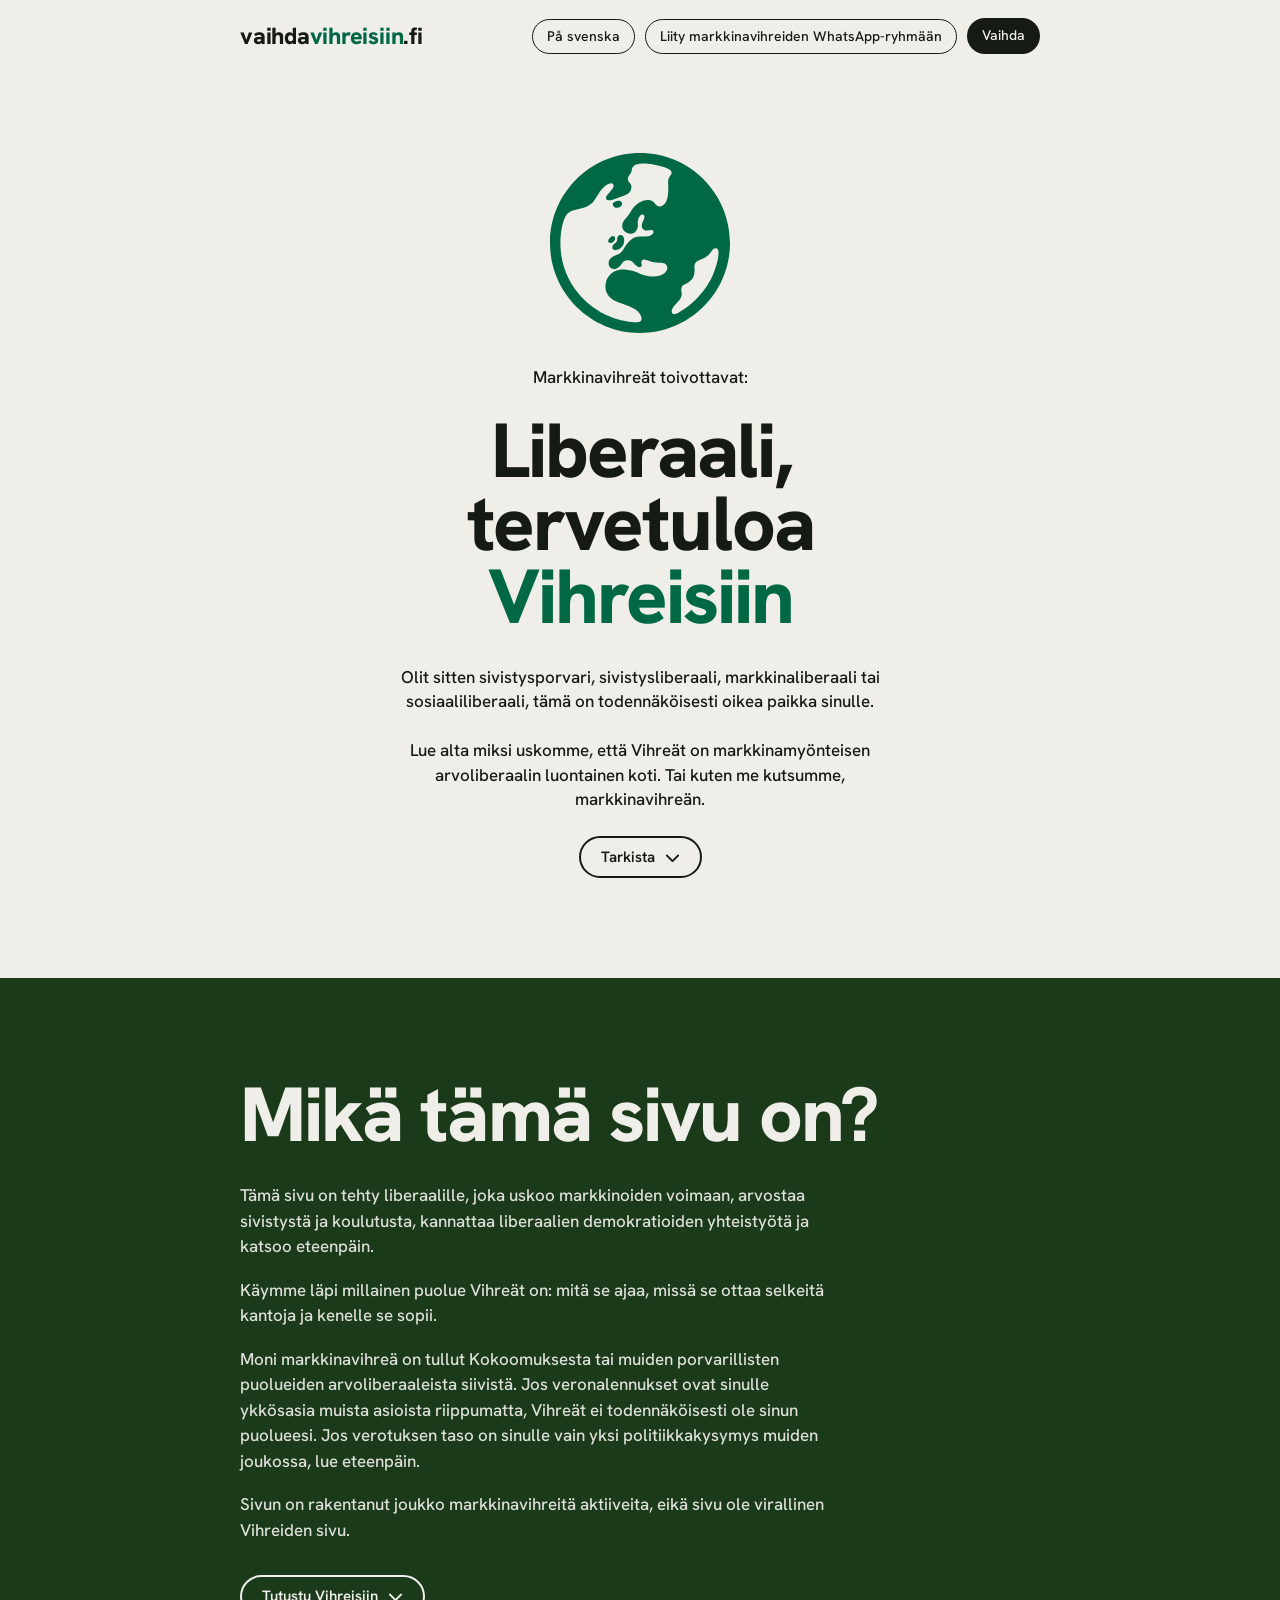
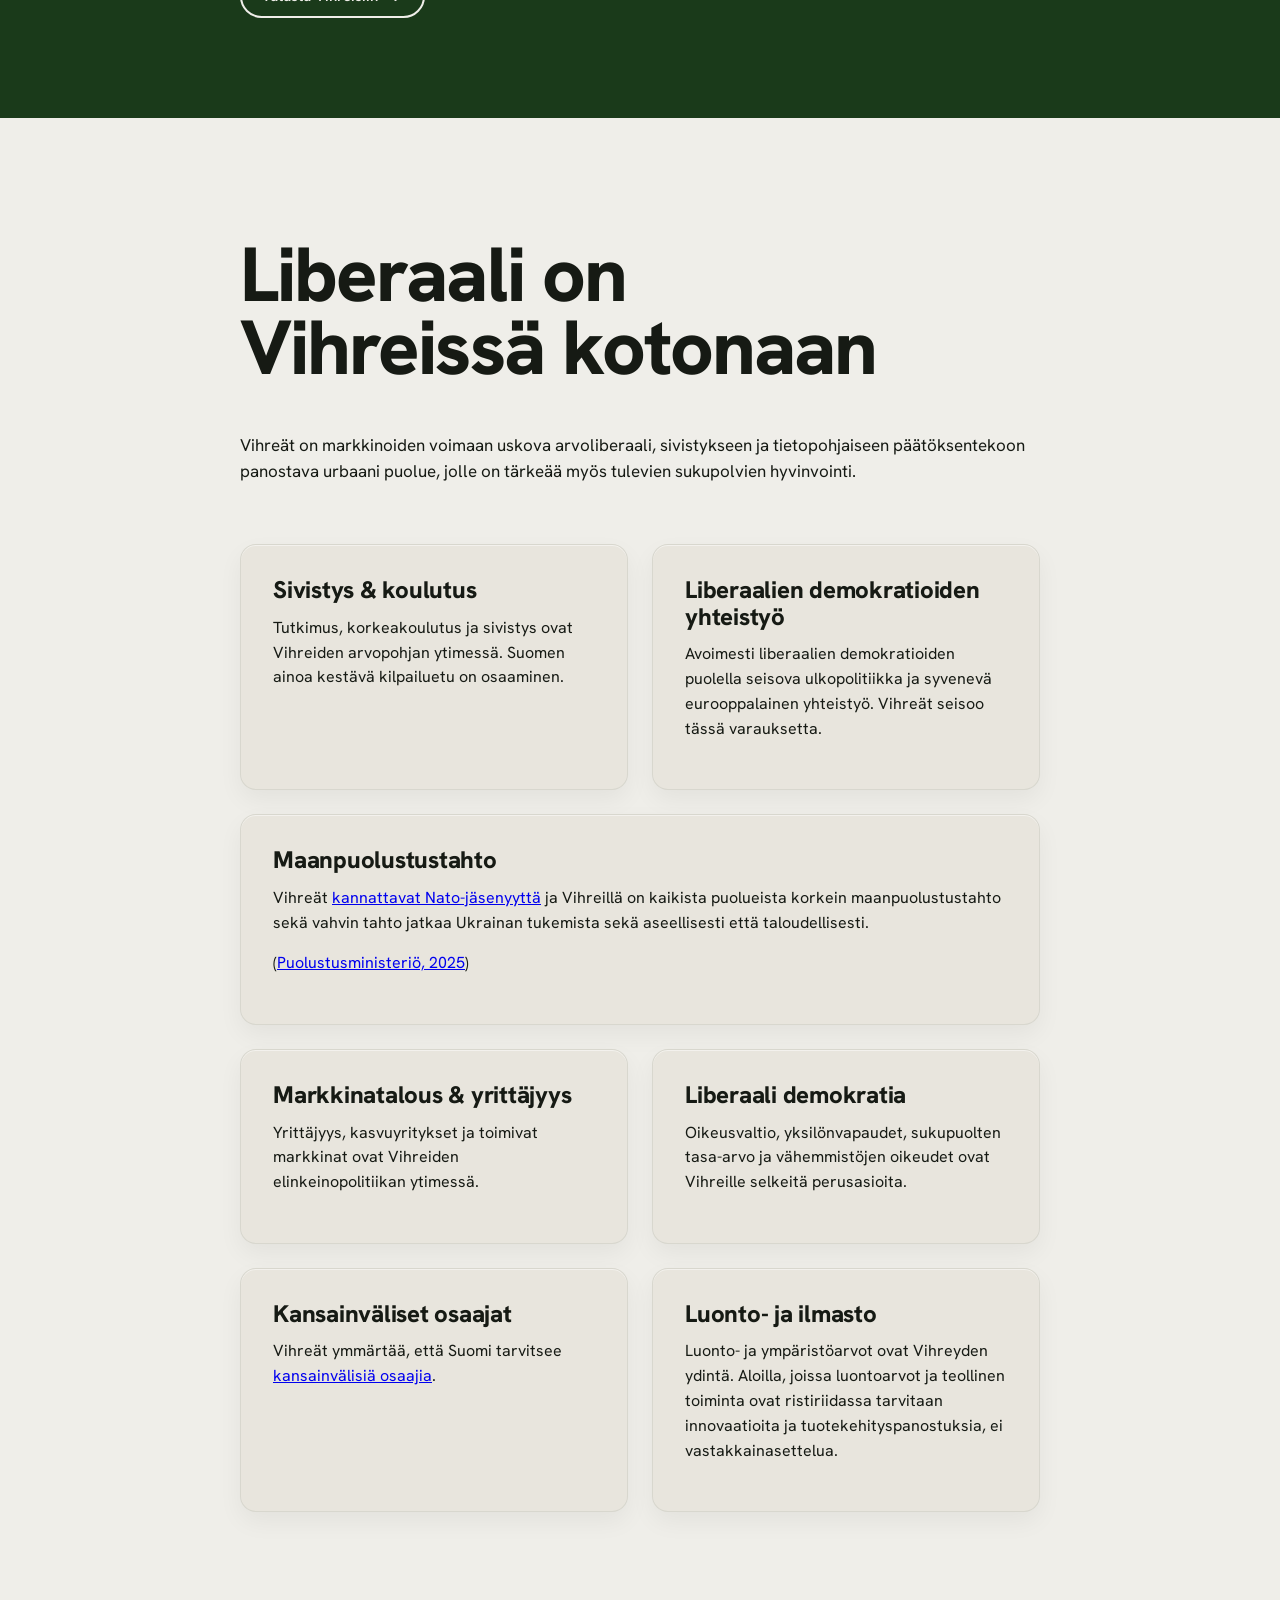
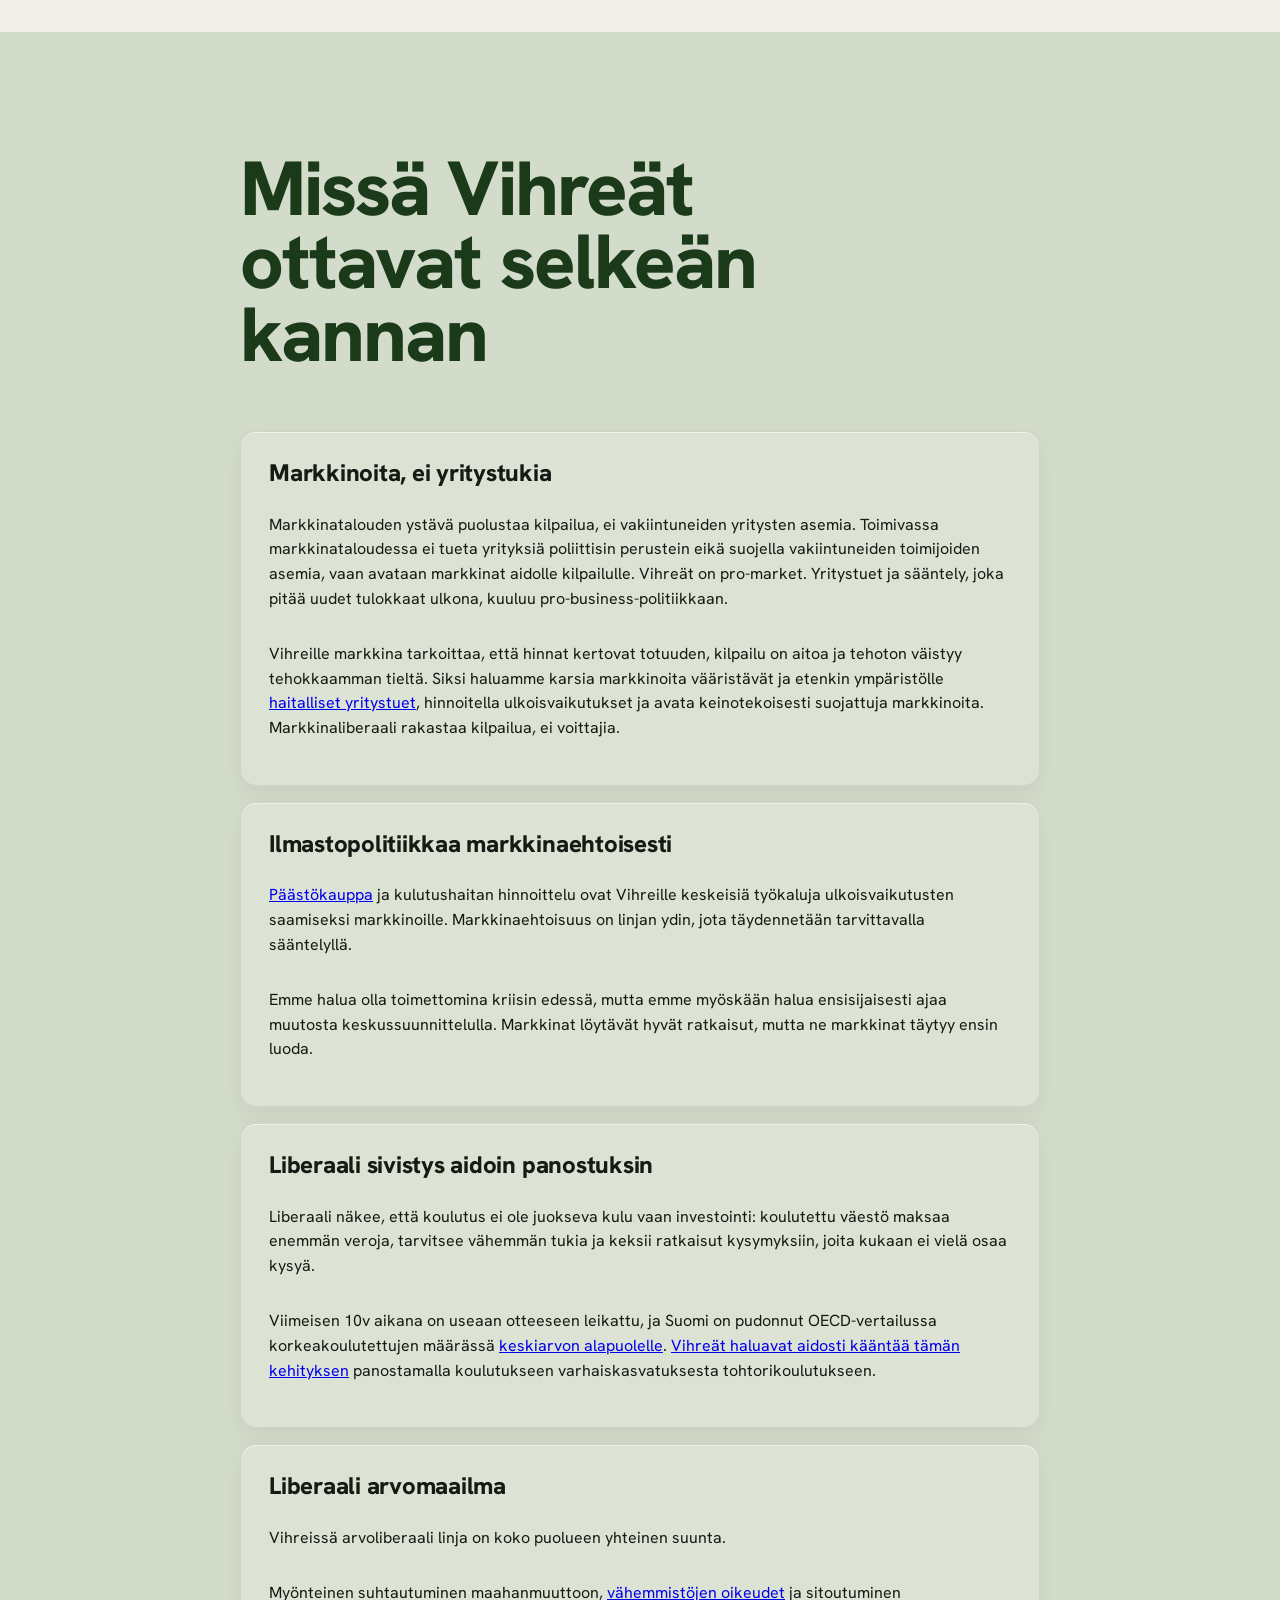
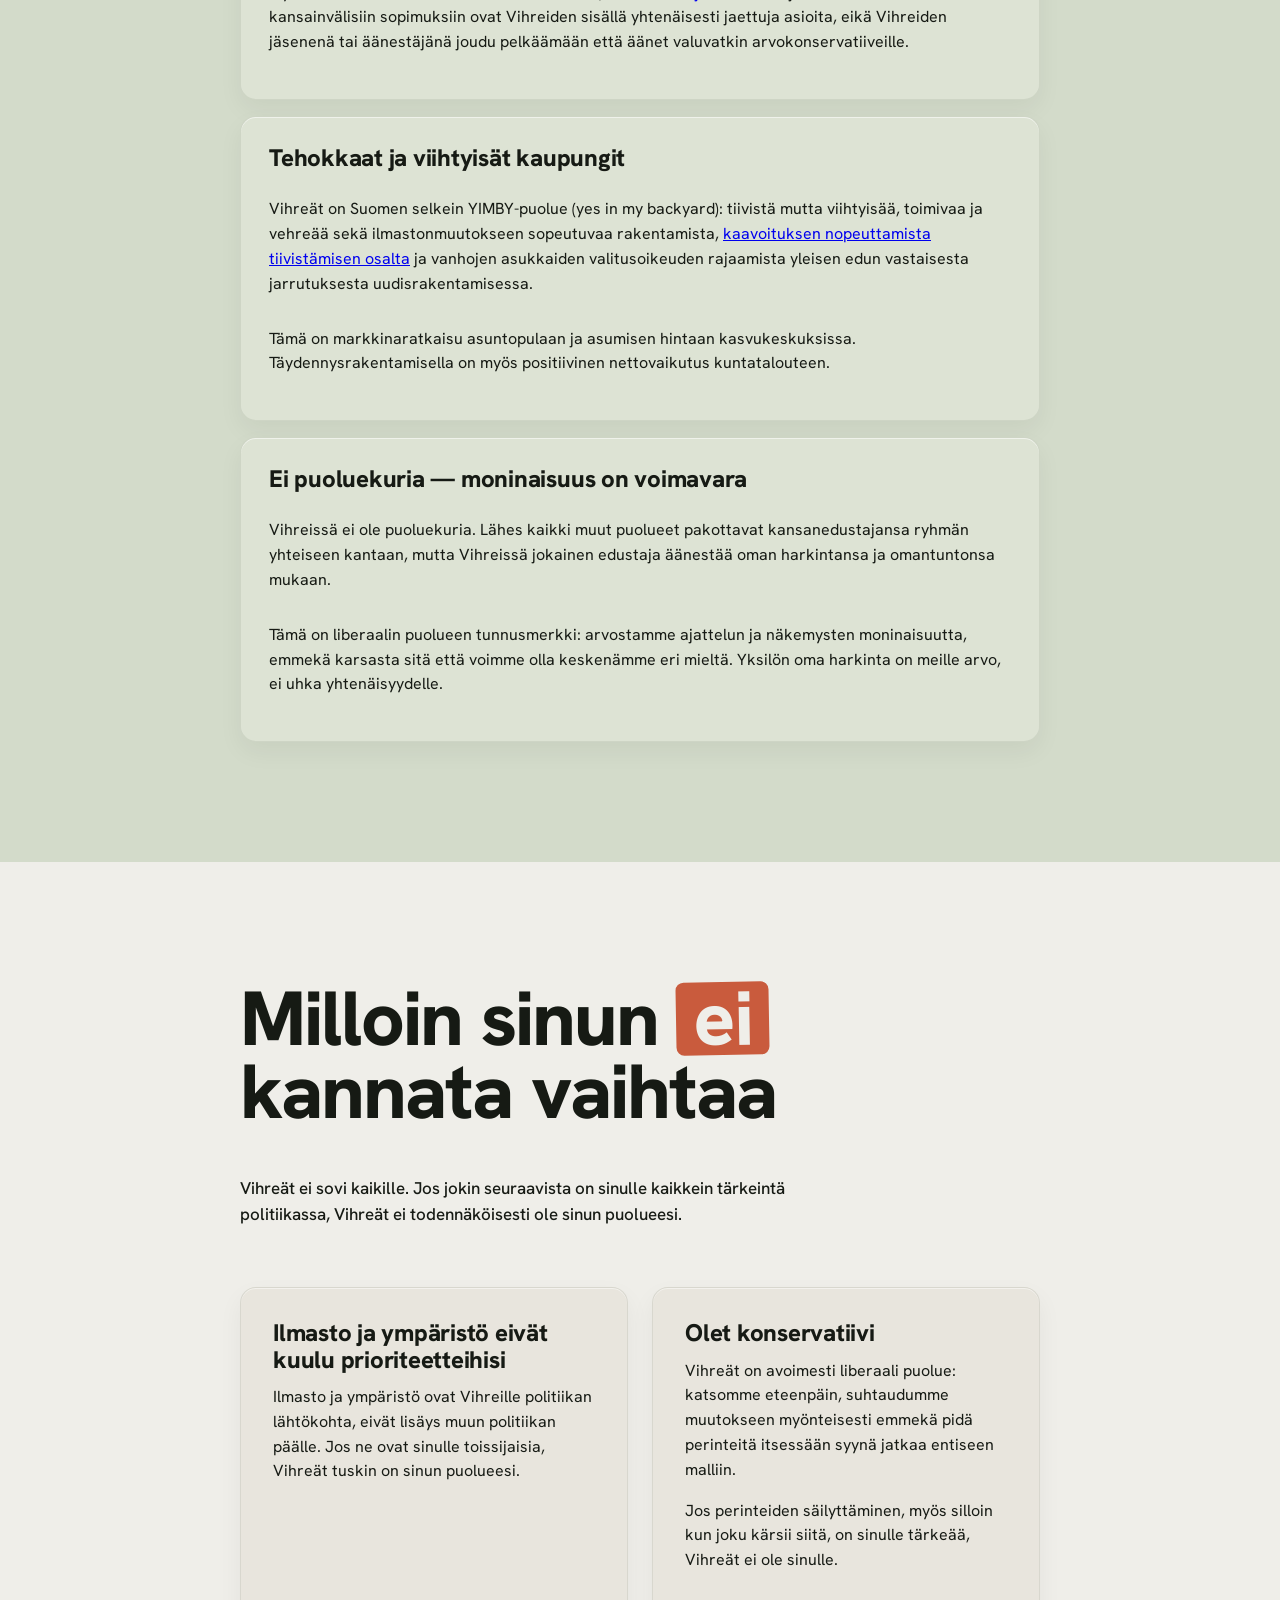
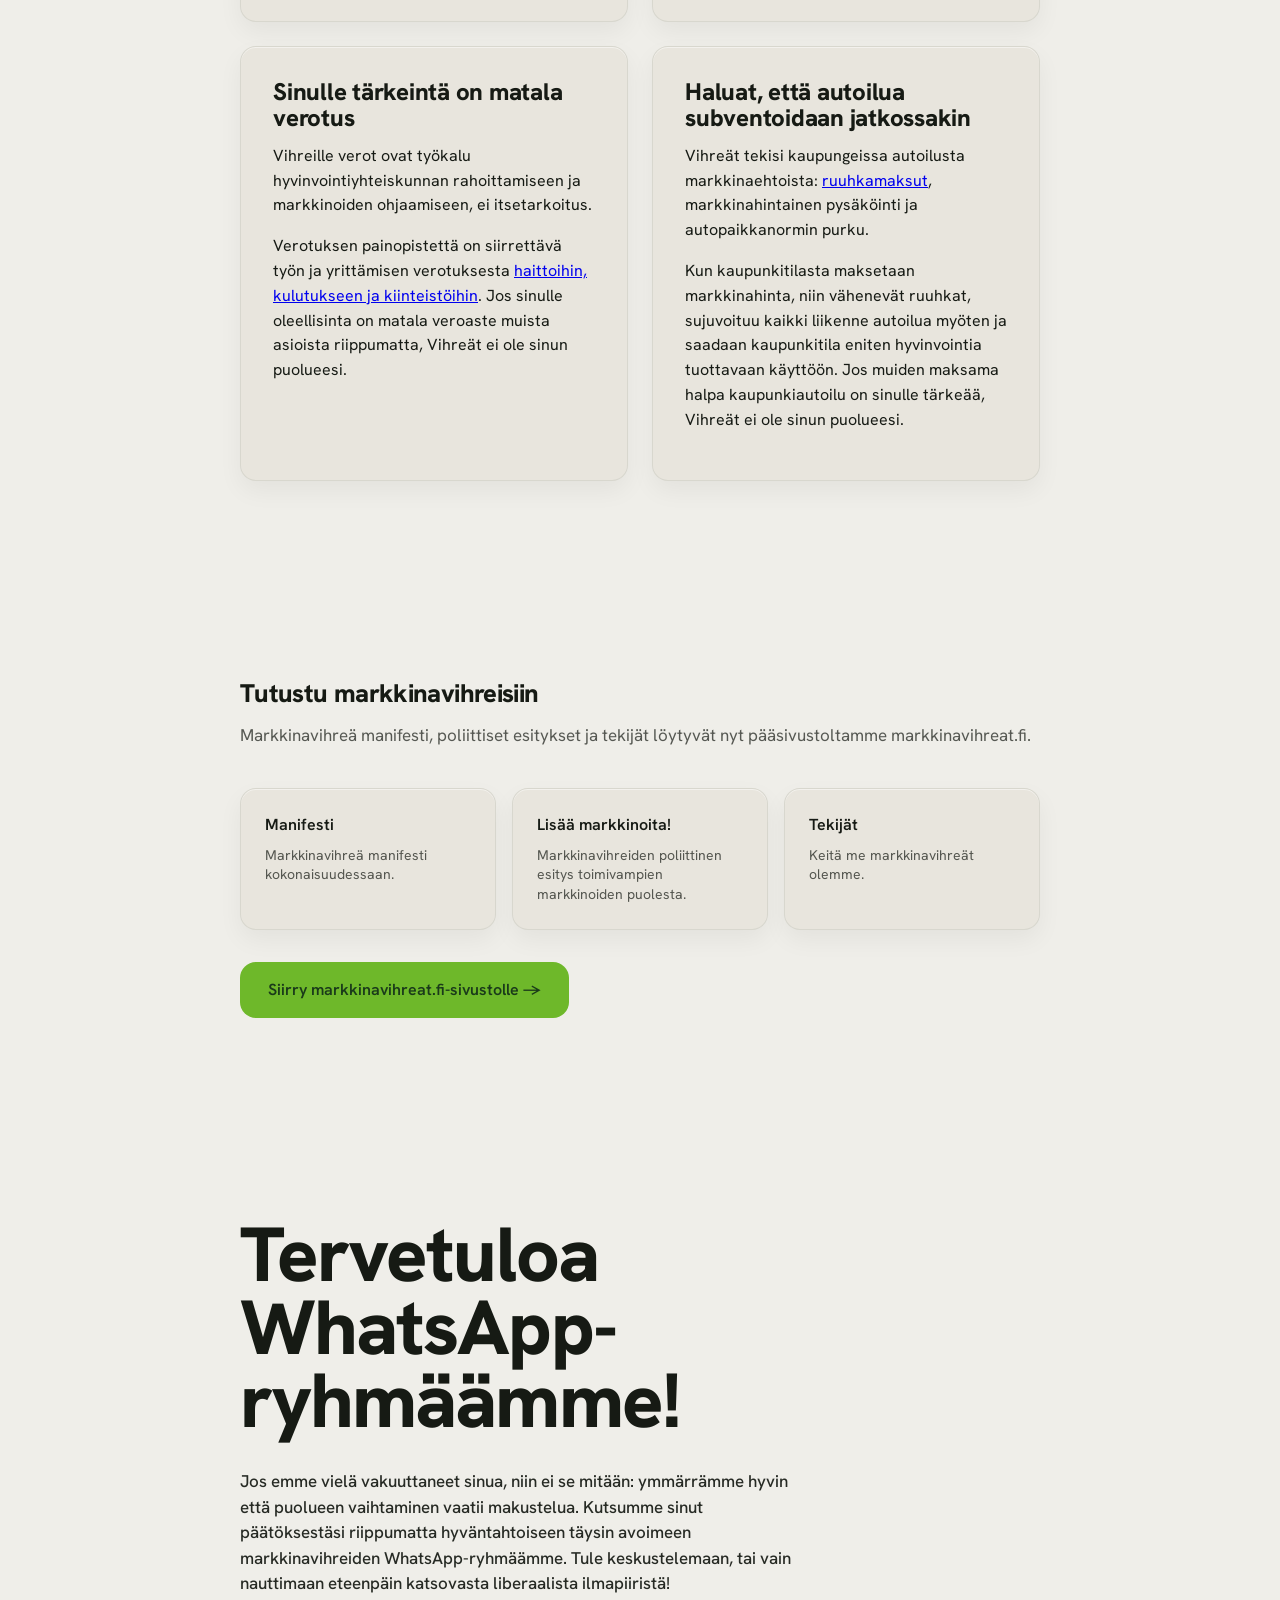
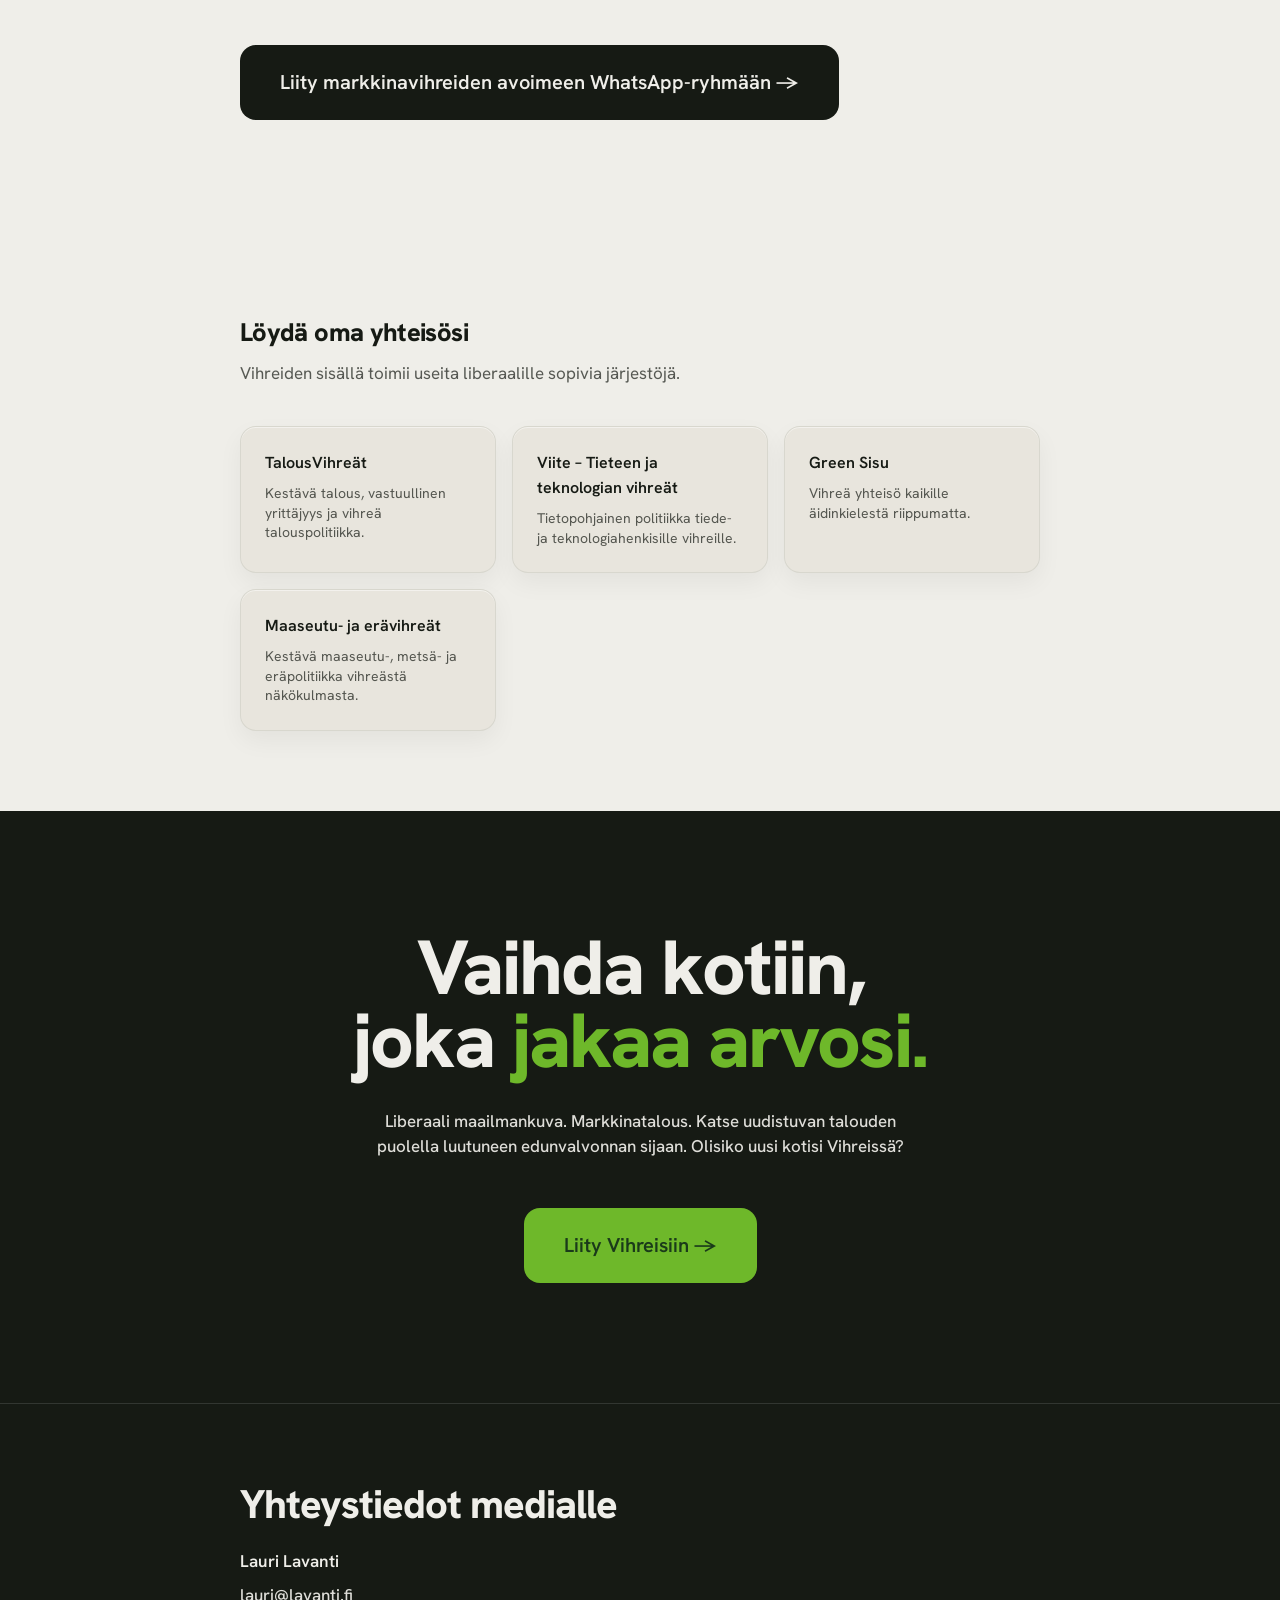
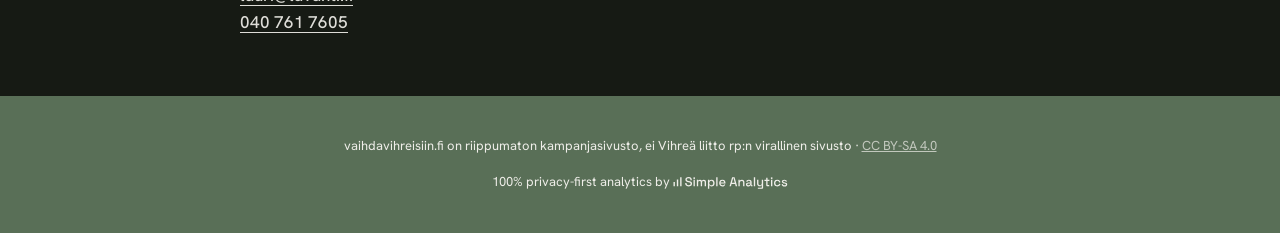
==== commit dd446872: "feat(footer): replace Simple Analytics image badge with text link Swap the 210x50 image badge for th" ====
--- a/index.html
+++ b/index.html
@@ -289,13 +289,11 @@
 
 <footer>
   vaihdavihreisiin.fi on riippumaton kampanjasivusto, ei Vihreä liitto rp:n virallinen sivusto · <a href="https://creativecommons.org/licenses/by-sa/4.0/" target="_blank" rel="license" style="color:inherit;opacity:0.7;">CC BY-SA 4.0</a>
-  <!-- Simple Analytics' free plan requires its badge in the footer; same params as markkinavihreat.fi -->
-  <a class="footer-analytics" href="https://www.simpleanalytics.com/vaihdavihreisiin.fi?utm_source=vaihdavihreisiin.fi&amp;utm_content=badge" referrerpolicy="origin" rel="noopener" target="_blank">
-    <picture>
-      <source media="(prefers-color-scheme: dark)" srcset="https://simpleanalyticsbadges.com/vaihdavihreisiin.fi?mode=dark&amp;counter=false&amp;radius=0&amp;background=1A3A1A&amp;text=AFB8AB&amp;logo=6EB82A">
-      <img alt="Simple Analytics" crossorigin="anonymous" height="50" loading="lazy" referrerpolicy="no-referrer" src="https://simpleanalyticsbadges.com/vaihdavihreisiin.fi?mode=light&amp;counter=false&amp;radius=0&amp;background=1A3A1A&amp;text=AFB8AB&amp;logo=6EB82A" width="210">
-    </picture>
-  </a>
+  <!-- Simple Analytics' free plan requires its badge or text link. Text link verbatim from
+       https://www.simpleanalytics.com/badges.md: keep the href and UTM codes intact, their detector looks for them. -->
+  <div class="footer-analytics">
+    <a aria-label="100% privacy-first analytics by Simple Analytics" class="sa-credit" href="https://www.simpleanalytics.com/vaihdavihreisiin.fi?utm_source=vaihdavihreisiin.fi&amp;utm_content=badge" lang="en" referrerpolicy="origin" rel="noopener" target="_blank"> <span class="sa-credit__caption">100% privacy-first analytics</span> <span class="sa-credit__byline">by <svg aria-hidden="true" viewBox="0 -714 8871 914" xmlns="http://www.w3.org/2000/svg"><g transform="translate(0 -700) scale(.7)"><path d="M54 538h154v462H54zm369-276h154v738H423zM792 0h154v1000H792z"></path></g><path d="M311 14Q232 14 171.0 -14.0Q110 -42 75.5 -96.5Q41 -151 41 -229V-254H148V-229Q148 -154 192.5 -117.5Q237 -81 311 -81Q385 -81 423.5 -112.5Q462 -144 462 -194Q462 -244 422.5 -266.5Q383 -289 314 -305L277 -314Q209 -329 160.0 -353.0Q111 -377 84.0 -416.0Q57 -455 57 -516Q57 -609 123.5 -661.5Q190 -714 299 -714Q372 -714 429.5 -689.0Q487 -664 520.0 -615.0Q553 -566 553 -492V-456H446V-492Q446 -560 405.5 -589.5Q365 -619 299 -619Q234 -619 199.0 -592.5Q164 -566 164 -519Q164 -471 198.5 -448.0Q233 -425 300 -410L337 -401Q404 -386 456.5 -362.5Q509 -339 539.0 -299.0Q569 -259 569 -196Q569 -133 537.5 -86.0Q506 -39 448.0 -12.5Q390 14 311 14ZM686 0V-493H789V0ZM738 -560Q708 -560 687.5 -579.5Q667 -599 667 -630Q667 -661 687.5 -680.5Q708 -700 738 -700Q768 -700 788.5 -680.5Q809 -661 809 -630Q809 -599 788.5 -579.5Q768 -560 738 -560ZM942 0V-493H1043V-435H1059Q1073 -461 1103.5 -481.0Q1134 -501 1188 -501Q1243 -501 1276.5 -478.0Q1310 -455 1327 -421H1343Q1359 -455 1392.0 -478.0Q1425 -501 1485 -501Q1556 -501 1603.5 -456.5Q1651 -412 1651 -328V0H1548V-321Q1548 -365 1523.5 -389.5Q1499 -414 1454 -414Q1406 -414 1377.0 -383.0Q1348 -352 1348 -294V0H1245V-321Q1245 -365 1220.5 -389.5Q1196 -414 1151 -414Q1103 -414 1074.0 -383.0Q1045 -352 1045 -294V0ZM1799 200V-493H1900V-422H1916Q1935 -455 1973.5 -481.0Q2012 -507 2084 -507Q2145 -507 2197.0 -477.0Q2249 -447 2280.5 -390.0Q2312 -333 2312 -254V-239Q2312 -159 2280.5 -102.5Q2249 -46 2197.5 -16.0Q2146 14 2084 14Q2012 14 1973.5 -11.5Q1935 -37 1918 -67H1902V200ZM2054 -76Q2121 -76 2164.5 -119.0Q2208 -162 2208 -242V-251Q2208 -330 2164.5 -373.0Q2121 -416 2054 -416Q1988 -416 1944.5 -373.0Q1901 -330 1901 -251V-242Q1901 -162 1944.0 -119.0Q1987 -76 2054 -76ZM2440 0V-700H2543V0ZM2922 14Q2847 14 2791.0 -17.5Q2735 -49 2703.5 -106.0Q2672 -163 2672 -240V-252Q2672 -329 2703.5 -386.0Q2735 -443 2790.0 -475.0Q2845 -507 2918 -507Q2989 -507 3042.5 -475.5Q3096 -444 3126.0 -388.0Q3156 -332 3156 -257V-218H2777Q2779 -153 2820.5 -114.5Q2862 -76 2924 -76Q2982 -76 3011.5 -102.0Q3041 -128 3057 -162L3143 -118Q3128 -90 3102.0 -59.0Q3076 -28 3032.0 -7.0Q2988 14 2922 14ZM2778 -297H3052Q3047 -352 3011.0 -384.0Q2975 -416 2917 -416Q2859 -416 2822.5 -384.0Q2786 -352 2778 -297ZM3468 0 3667 -700H3857L4056 0H3945L3899 -165H3625L3579 0ZM3652 -265H3872L3770 -633H3754ZM4154 0V-493H4255V-419H4271Q4285 -449 4321.0 -475.0Q4357 -501 4428 -501Q4484 -501 4527.5 -476.0Q4571 -451 4596.0 -405.0Q4621 -359 4621 -296V0H4518V-288Q4518 -352 4486.0 -382.5Q4454 -413 4398 -413Q4334 -413 4295.5 -371.0Q4257 -329 4257 -249V0ZM4922 14Q4869 14 4827.5 -4.0Q4786 -22 4761.5 -57.0Q4737 -92 4737 -142Q4737 -217 4790.5 -255.5Q4844 -294 4925 -294H5075V-326Q5075 -368 5049.0 -394.5Q5023 -421 4969 -421Q4916 -421 4888.0 -396.0Q4860 -371 4851 -331L4755 -362Q4767 -401 4793.5 -434.0Q4820 -467 4863.5 -487.0Q4907 -507 4970 -507Q5066 -507 5121.0 -458.0Q5176 -409 5176 -319V-116Q5176 -86 5204 -86H5246V0H5169Q5135 0 5113.0 -18.0Q5091 -36 5091 -67V-70H5075Q5067 -54 5051.0 -34.5Q5035 -15 5004.0 -0.5Q4973 14 4922 14ZM4937 -71Q4998 -71 5036.5 -106.5Q5075 -142 5075 -204V-214H4931Q4890 -214 4865.0 -196.5Q4840 -179 4840 -145Q4840 -111 4866.0 -91.0Q4892 -71 4937 -71ZM5346 0V-700H5449V0ZM5659 200V110H5934Q5962 110 5962 80V-72H5946Q5932 -43 5896.5 -17.0Q5861 9 5791 9Q5735 9 5691.0 -16.0Q5647 -41 5622.0 -87.0Q5597 -133 5597 -196V-493H5700V-204Q5700 -140 5732.0 -109.5Q5764 -79 5821 -79Q5884 -79 5922.5 -121.5Q5961 -164 5961 -243V-493H6064V101Q6064 146 6037.5 173.0Q6011 200 5965 200ZM6401 0Q6356 0 6329.5 -27.0Q6303 -54 6303 -99V-406H6167V-493H6303V-656H6406V-493H6553V-406H6406V-117Q6406 -87 6434 -87H6537V0ZM6674 0V-493H6777V0ZM6726 -560Q6696 -560 6675.5 -579.5Q6655 -599 6655 -630Q6655 -661 6675.5 -680.5Q6696 -700 6726 -700Q6756 -700 6776.5 -680.5Q6797 -661 6797 -630Q6797 -599 6776.5 -579.5Q6756 -560 6726 -560ZM7159 14Q7088 14 7030.5 -16.0Q6973 -46 6939.5 -103.0Q6906 -160 6906 -240V-253Q6906 -332 6939.5 -389.0Q6973 -446 7030.5 -476.5Q7088 -507 7159 -507Q7230 -507 7280.5 -481.0Q7331 -455 7360.5 -412.0Q7390 -369 7400 -317L7300 -296Q7293 -345 7259.5 -380.0Q7226 -415 7161 -415Q7097 -415 7053.0 -372.0Q7009 -329 7009 -251V-242Q7009 -164 7053.0 -121.0Q7097 -78 7161 -78Q7226 -78 7260.0 -111.5Q7294 -145 7303 -197L7403 -174Q7391 -123 7360.5 -80.0Q7330 -37 7280.0 -11.5Q7230 14 7159 14ZM7724 14Q7629 14 7567.0 -28.0Q7505 -70 7492 -155L7588 -178Q7599 -116 7636.5 -92.5Q7674 -69 7724 -69Q7773 -69 7799.5 -87.5Q7826 -106 7826 -137Q7826 -167 7801.0 -181.0Q7776 -195 7728 -204L7693 -210Q7643 -219 7602.0 -236.0Q7561 -253 7537.0 -283.0Q7513 -313 7513 -360Q7513 -430 7565.0 -468.5Q7617 -507 7703 -507Q7786 -507 7839.5 -469.5Q7893 -432 7909 -368L7813 -341Q7804 -386 7775.0 -404.5Q7746 -423 7703 -423Q7661 -423 7637.0 -407.5Q7613 -392 7613 -364Q7613 -334 7636.5 -320.0Q7660 -306 7700 -299L7735 -293Q7788 -284 7831.5 -267.5Q7875 -251 7901.0 -221.5Q7927 -192 7927 -142Q7927 -67 7871.5 -26.5Q7816 14 7724 14Z" transform="translate(900 0)"></path></svg></span> </a>
+  </div>
 </footer>
 
 <!-- 100% privacy-first analytics -->
--- a/style.css
+++ b/style.css
@@ -846,10 +846,25 @@
     font-size: 13px; opacity: 0.7;
   }
   .footer-analytics {
-    display: block;
-    width: fit-content;
-    margin: 16px auto 0;
-    line-height: 0;
+    margin-top: 16px;
+  }
+  /* Simple Analytics text link, verbatim from https://www.simpleanalytics.com/badges.md */
+  a.sa-credit, a.sa-credit:visited, a.sa-credit:hover, a.sa-credit:active {
+    all: unset !important; display: block !important; cursor: pointer !important;
+    line-height: 1.6 !important;
+  }
+  a.sa-credit:focus-visible {
+    outline: 2px solid currentColor !important; outline-offset: 4px !important;
+  }
+  a.sa-credit > span { all: unset !important; }
+  a.sa-credit > .sa-credit__byline { white-space: nowrap !important; }
+  a.sa-credit svg {
+    all: unset !important; display: inline-block !important;
+    height: 0.914em !important; vertical-align: -0.2em !important;
+    fill: currentColor !important;
+  }
+  @supports (height: 1cap) {
+    a.sa-credit svg { height: 1.305714cap !important; vertical-align: -0.285714cap !important; }
   }
 
   /* MOBILE */
